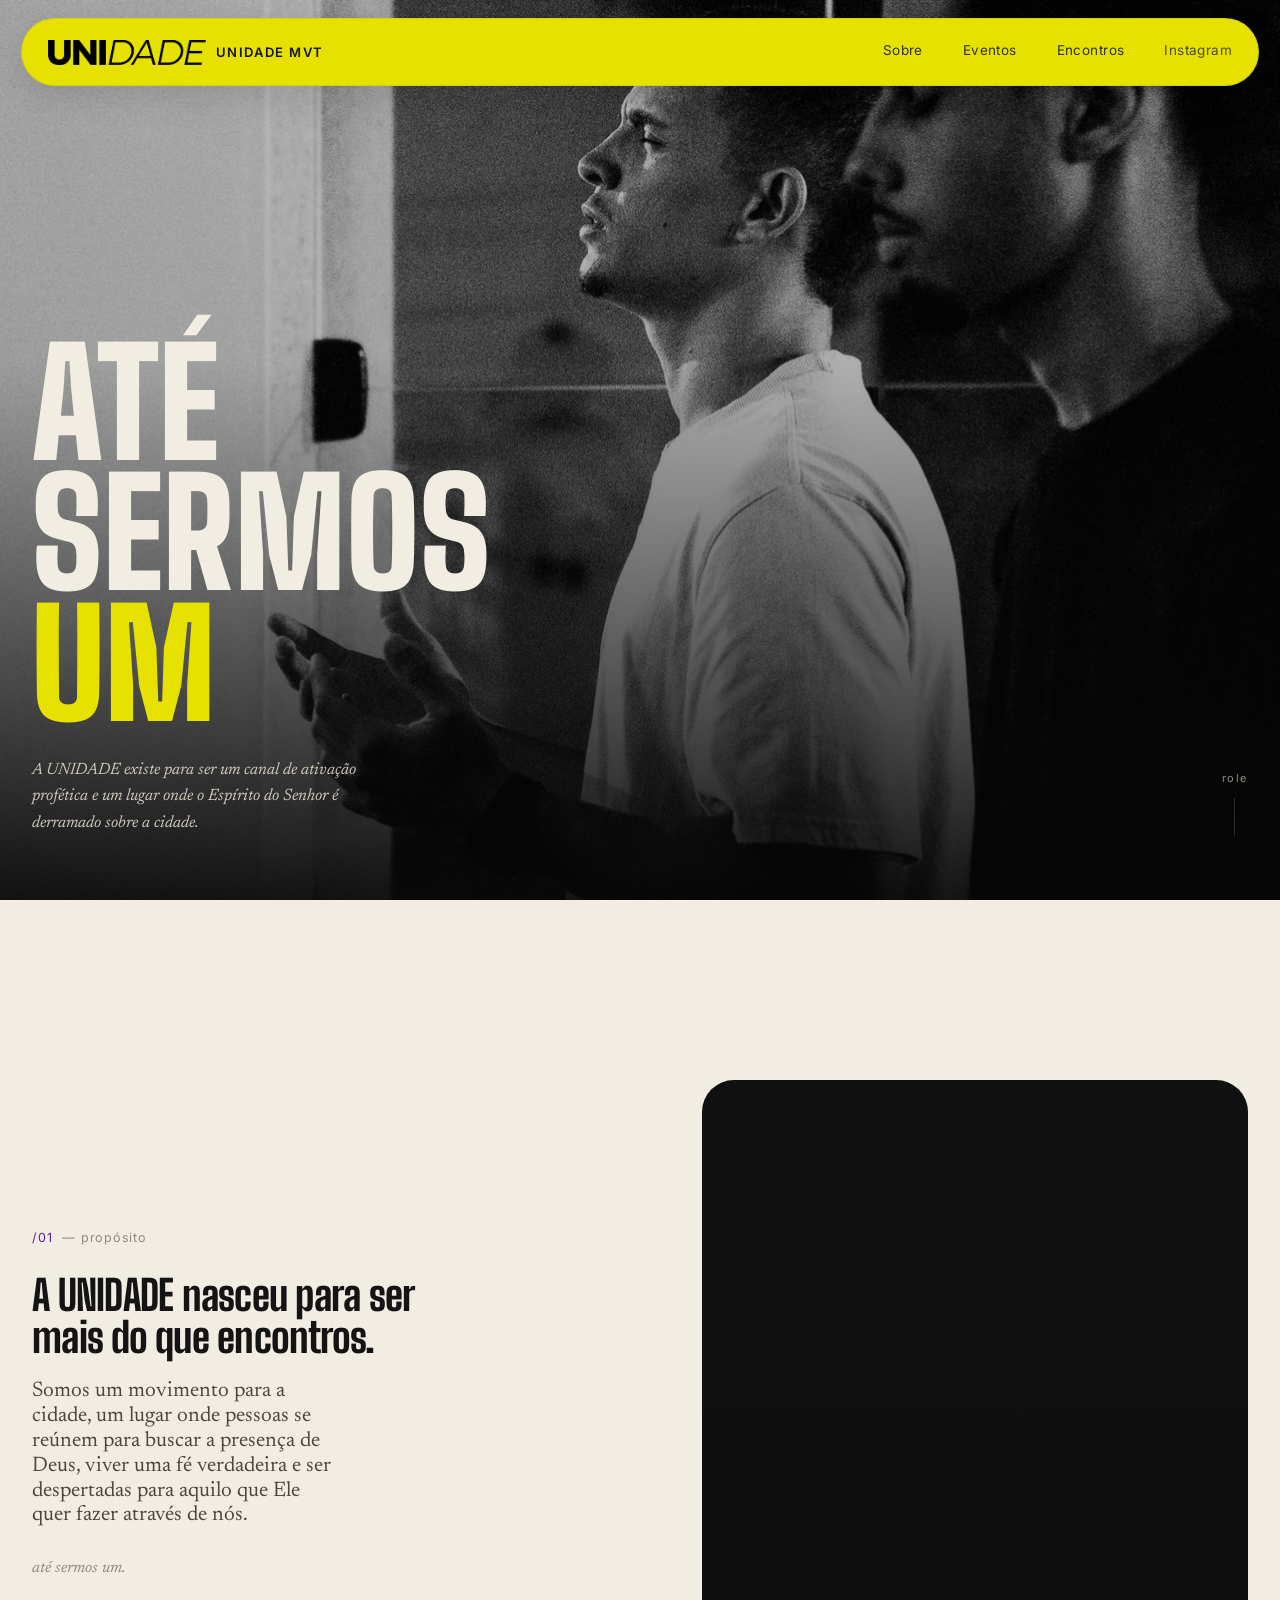
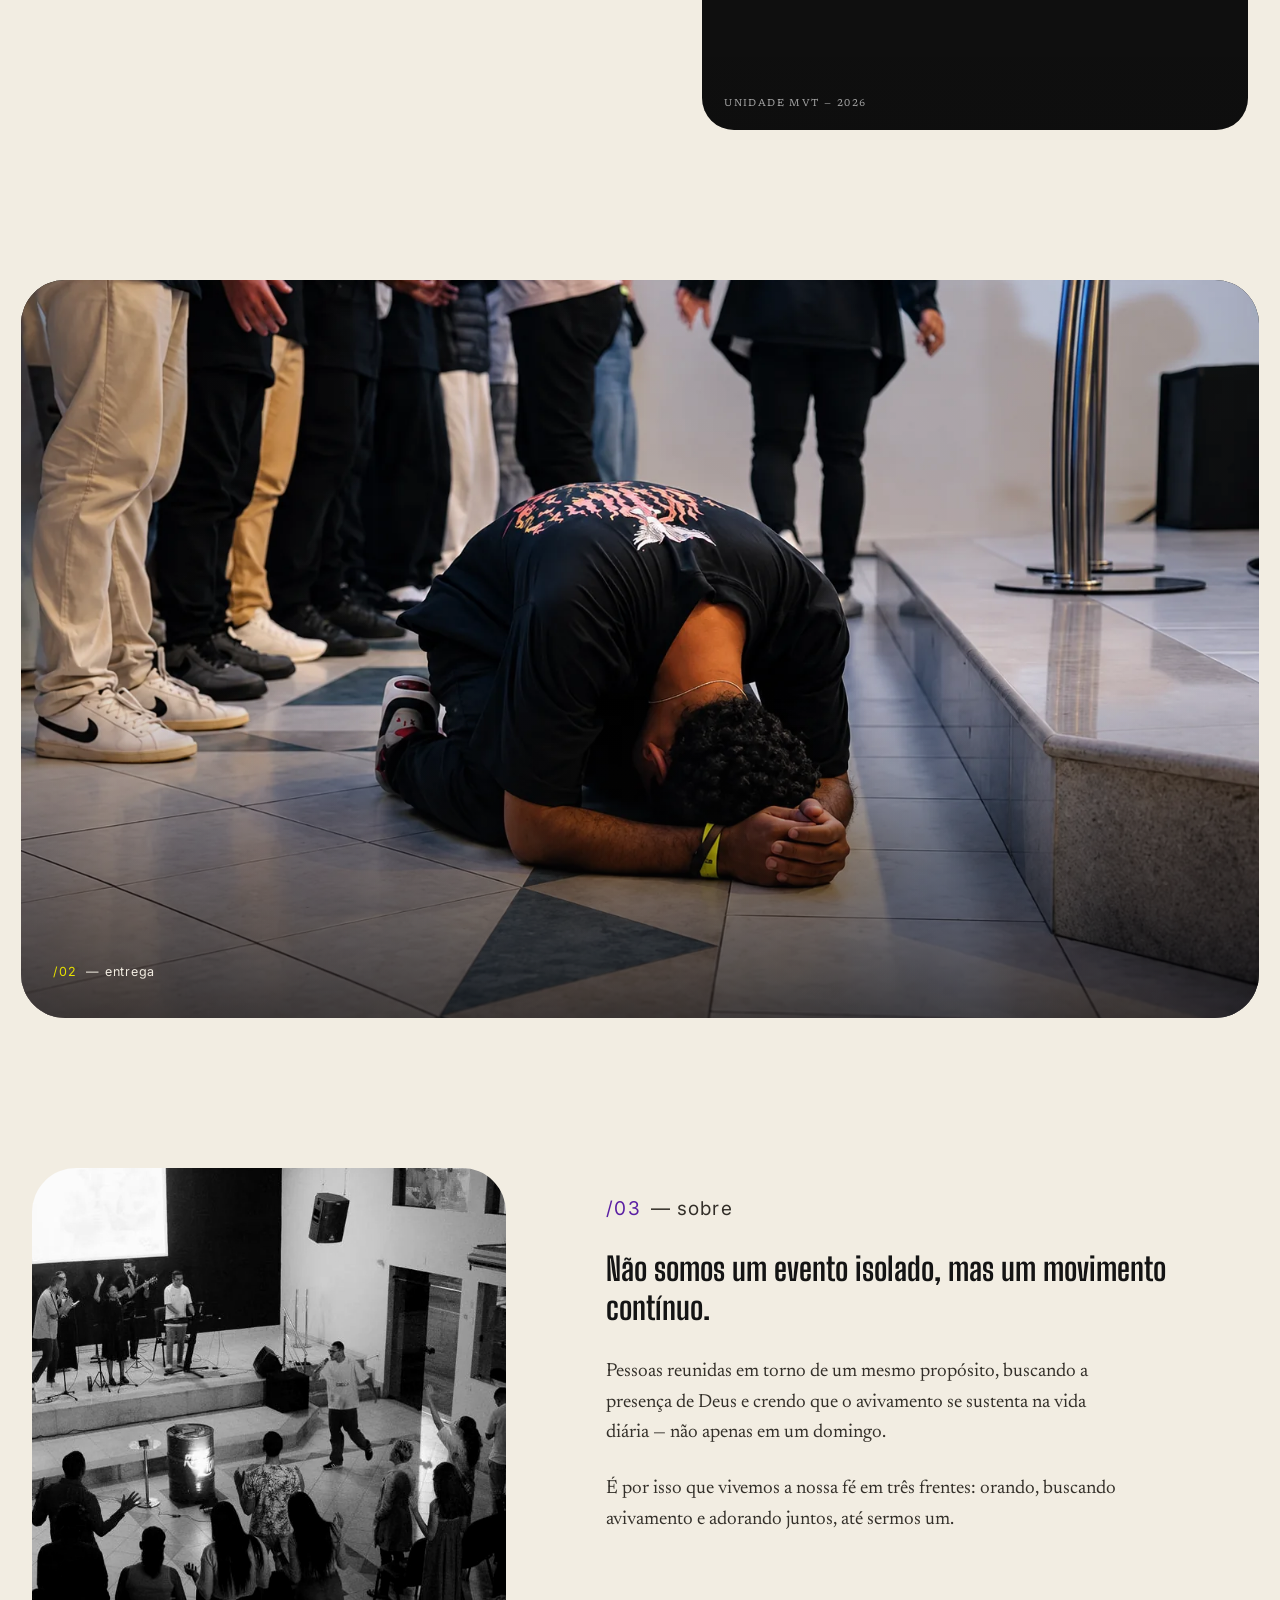
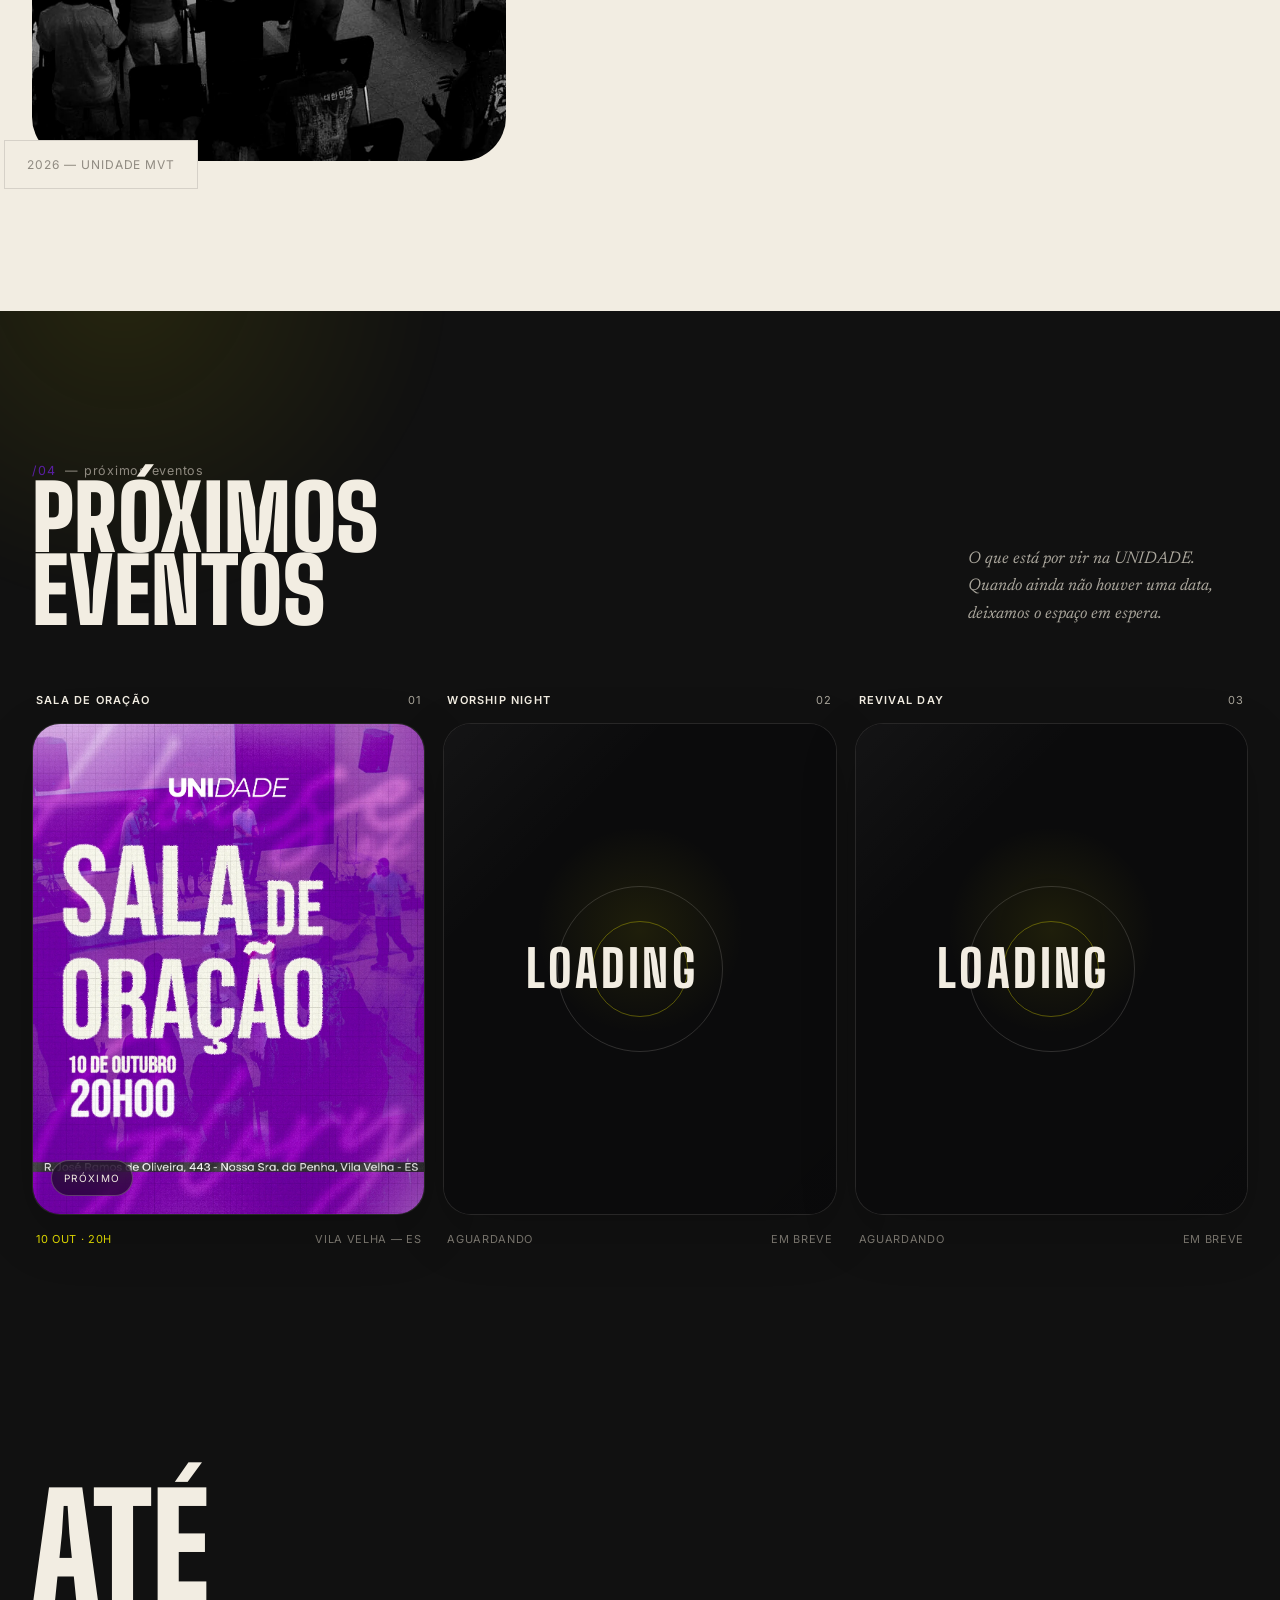
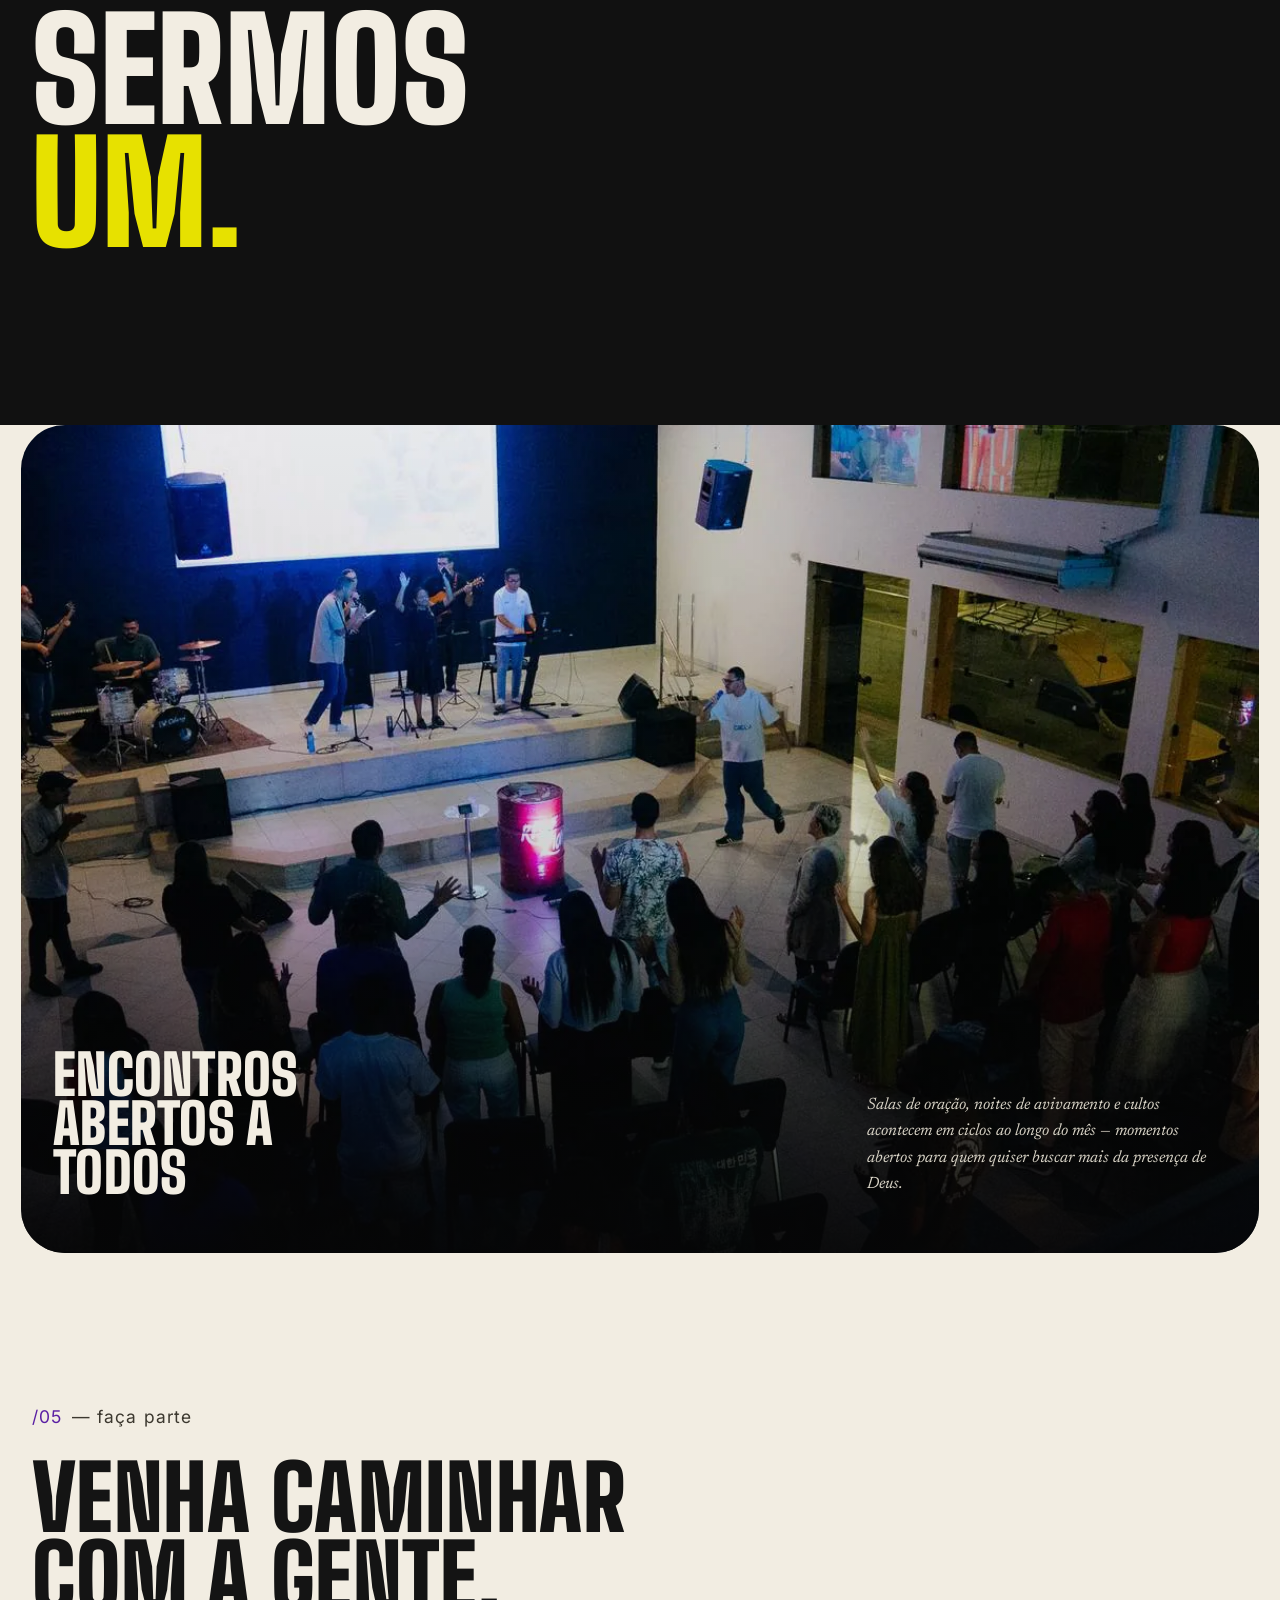
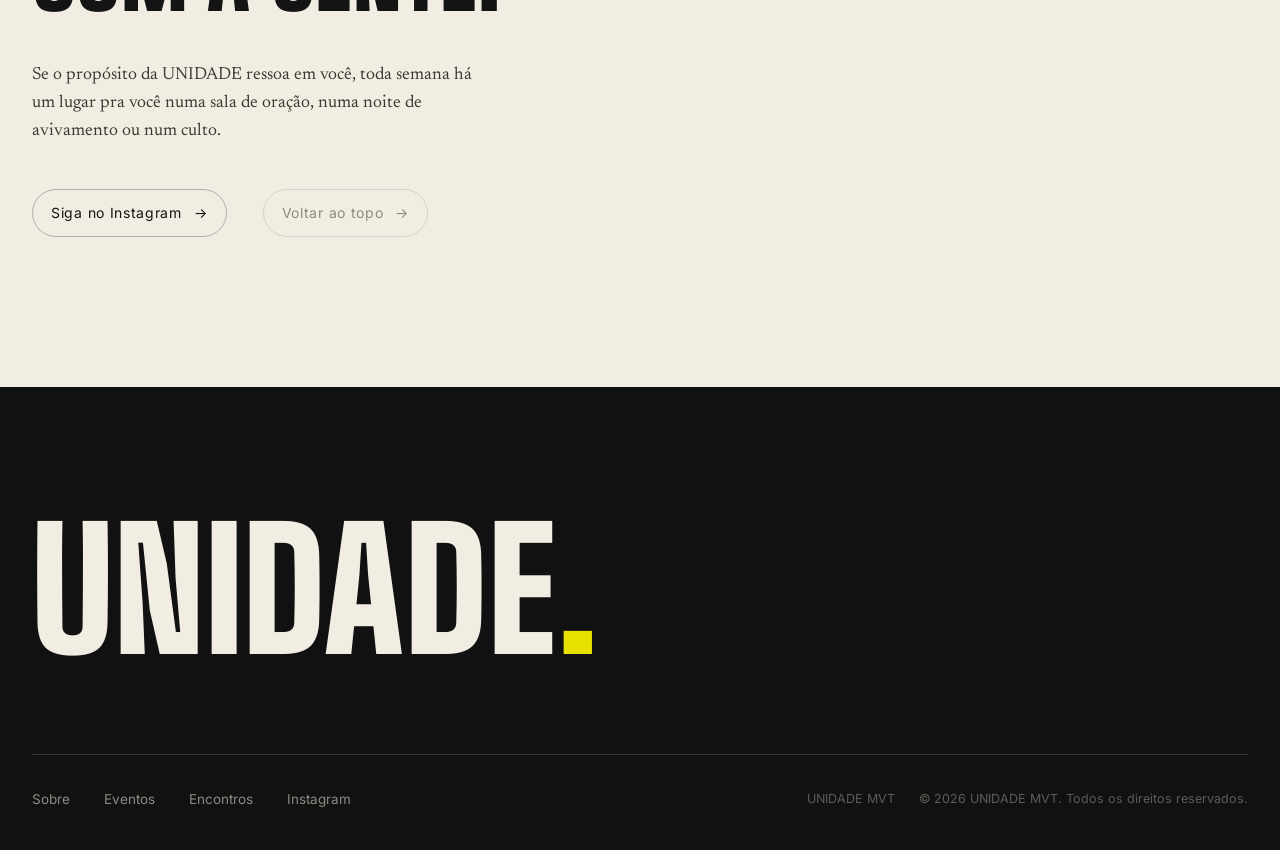
==== index.html @ 668723c2 "Add files via upload" ====
<!DOCTYPE html>
<html lang="pt-BR">
<head>
<meta charset="UTF-8">
<meta name="viewport" content="width=device-width, initial-scale=1.0">
<title>UNIDADE MVT — Até sermos um</title>
<meta name="description" content="UNIDADE MVT é um movimento para a cidade: um canal de ativação profética e de derramar do Espírito do Senhor, através de salas de oração, noites de avivamento e cultos.">
<link rel="preconnect" href="https://fonts.googleapis.com">
<link rel="preconnect" href="https://fonts.gstatic.com" crossorigin>
<link href="https://fonts.googleapis.com/css2?family=Big+Shoulders+Display:wght@500;700;800;900&family=Newsreader:ital,wght@0,400;0,500;1,400;1,500&family=Inter:wght@400;500;600&display=swap" rel="stylesheet">
<style>
  :root{
    --black:#0a0a0b;
    --charcoal:#161616;
    --cream:#f2ede2;
    --cream-dim:#e7e0d0;
    --warm-gray:#8f8a80;
    --ink:#141414;
    --violet:#4f0096;
    --navy:#00102a;
    --dusk:#111111;
    --accent:#e7e100;
    --accent-onlight:#5a1fa3;
    --line-on-dark:rgba(242,237,226,0.16);
    --line-on-light:rgba(10,10,11,0.12);
    --ease:cubic-bezier(.22,.61,.36,1);
    --dur-s:.4s;
    --dur-m:.7s;
    --dur-l:1.1s;
    --gap:32px;
  }
  *{box-sizing:border-box;}
  html{scroll-behavior:smooth;}
  body{
    margin:0;background:var(--cream);color:var(--ink);
    font-family:'Newsreader',serif;font-size:18px;line-height:1.6;
    -webkit-font-smoothing:antialiased;overflow-x:hidden;
  }
  h1,h2,h3,.display{
    font-family:'Big Shoulders Display',sans-serif;font-weight:900;
    text-transform:uppercase;letter-spacing:0.005em;line-height:0.88;margin:0;
  }
  p{margin:0;}
  a{color:inherit;text-decoration:none;}
  img{display:block;max-width:100%;}
  .wrap{max-width:1320px;margin:0 auto;padding:0 var(--gap);}
  .label{
    font-family:'Inter',sans-serif;font-size:12.5px;letter-spacing:.06em;
    color:var(--warm-gray);display:flex;align-items:center;gap:10px;
  }
  .label .n{color:var(--accent-onlight);}

  @media (prefers-reduced-motion: reduce){
    *{animation:none !important;transition:none !important;scroll-behavior:auto !important;}
    .reveal{opacity:1 !important;transform:none !important;}
  }

  /* reveal-on-scroll */
  .reveal{opacity:0;transform:translateY(28px);transition:opacity var(--dur-m) var(--ease), transform var(--dur-m) var(--ease);}
  .reveal.is-visible{opacity:1;transform:none;}
  .reveal-img{opacity:0;transform:scale(1.06);transition:opacity 1.1s var(--ease), transform 1.4s var(--ease);}
  .reveal-img.is-visible{opacity:1;transform:scale(1);}

  /* ================= HEADER ================= */
  header.site{
    position:fixed;top:18px;left:50%;transform:translateX(-50%);z-index:100;
    width:min(1320px, calc(100% - 42px));
    min-height:68px;padding:12px 26px;
    display:flex;align-items:center;justify-content:space-between;gap:24px;
    background:var(--accent);color:var(--ink);
    border:1px solid rgba(10,10,11,.08);border-radius:999px;
    box-shadow:0 10px 35px rgba(0,0,0,.12);
    transition:background var(--dur-s) var(--ease), box-shadow var(--dur-s) var(--ease), transform var(--dur-s) var(--ease);
  }
  header.site.scrolled{
    background:rgba(231,225,0,.96);
    -webkit-backdrop-filter:blur(12px);backdrop-filter:blur(12px);
    box-shadow:0 12px 36px rgba(0,0,0,.18);
  }
  .brand{display:flex;align-items:center;gap:10px;}
  .brand img{height:25px;width:auto;filter:brightness(0);}
  .brand-name{font-family:'Inter',sans-serif;font-size:13px;letter-spacing:.12em;color:var(--ink);font-weight:600;}
  .nav-desktop{display:flex;align-items:center;gap:40px;font-family:'Inter',sans-serif;font-size:13.5px;letter-spacing:.03em;}
  .nav-desktop a{color:var(--ink);position:relative;padding-bottom:3px;opacity:.86;transition:opacity var(--dur-s);}
  .nav-desktop a::after{
    content:"";position:absolute;left:0;right:100%;bottom:0;height:1px;background:var(--cream);
    transition:right var(--dur-s) var(--ease);
  }
  .nav-desktop a:hover{opacity:1;}
  .nav-desktop a:hover::after{right:0;}
  .nav-desktop a.ig{opacity:.72;}
  @media (max-width:820px){ .nav-desktop{display:none;} header.site{top:12px;width:calc(100% - 24px);min-height:58px;padding:10px 18px;} .brand-name{display:none;} }

  .burger{
    display:none;flex-direction:column;gap:5px;background:none;border:0;cursor:pointer;padding:8px;z-index:210;
  }
  .burger span{width:24px;height:1px;background:var(--ink);transition:transform var(--dur-s) var(--ease), opacity var(--dur-s) var(--ease);}
  header.site.menu-open .burger span:nth-child(1){transform:translateY(6px) rotate(45deg);}
  header.site.menu-open .burger span:nth-child(2){opacity:0;}
  header.site.menu-open .burger span:nth-child(3){transform:translateY(-6px) rotate(-45deg);}
  @media (max-width:820px){ .burger{display:flex;} }

  .mobile-menu{
    position:fixed;inset:0;background:var(--cream);z-index:200;
    display:flex;flex-direction:column;justify-content:center;gap:26px;padding:0 40px;
    opacity:0;visibility:hidden;transform:translateY(-12px);
    transition:opacity var(--dur-m) var(--ease), transform var(--dur-m) var(--ease), visibility 0s linear var(--dur-m);
  }
  .mobile-menu.open{opacity:1;visibility:visible;transform:none;transition:opacity var(--dur-m) var(--ease), transform var(--dur-m) var(--ease);}
  .mobile-menu a{
    font-family:'Big Shoulders Display',sans-serif;font-size:44px;text-transform:uppercase;color:var(--ink);font-weight:800;
  }
  .mobile-menu .mm-ig{font-family:'Inter',sans-serif;font-size:14px;letter-spacing:.08em;color:var(--warm-gray);text-transform:none;margin-top:10px;}

  /* ================= HERO ================= */
  .hero{
    position:relative;height:100vh;min-height:720px;
    display:flex;align-items:flex-end;color:var(--cream);overflow:hidden;background:var(--black);
  }
  .hero-media{position:absolute;inset:0;}
  .hero-media img{width:100%;height:100%;object-fit:cover;object-position:center 32%;}
  .hero-media::after{
    content:"";position:absolute;inset:0;
    background:linear-gradient(180deg, rgba(8,8,9,.28) 0%, rgba(8,8,9,.32) 40%, rgba(6,6,7,.94) 100%);
  }
  .hero-inner{position:relative;z-index:2;width:100%;padding:0 var(--gap) 64px;}
  .hero-kicker{font-family:'Inter',sans-serif;font-size:13px;letter-spacing:.12em;color:var(--warm-gray);margin-bottom:16px;}
  .hero h1{font-size:clamp(52px,12.5vw,148px);letter-spacing:.005em;}
  .hero h1 span{display:block;}
  .hero h1 .accent{color:var(--accent);}
  .hero-row{margin-top:28px;display:flex;justify-content:space-between;align-items:flex-end;gap:40px;flex-wrap:wrap;}
  .hero-copy{max-width:38ch;font-family:'Newsreader',serif;font-size:16.5px;color:#cfc9ba;font-style:italic;}
  .scroll-ind{
    display:flex;flex-direction:column;align-items:center;gap:10px;
    font-family:'Inter',sans-serif;font-size:11px;letter-spacing:.14em;color:var(--warm-gray);
  }
  .scroll-ind .bar{width:1px;height:38px;background:var(--line-on-dark);position:relative;overflow:hidden;}
  .scroll-ind .bar::after{
    content:"";position:absolute;left:0;top:-100%;width:100%;height:100%;background:var(--cream);
    animation:scrollbar 2.2s ease-in-out infinite;
  }
  @keyframes scrollbar{ 0%{top:-100%;} 50%{top:0;} 100%{top:100%;} }

  /* ================= BIG STATEMENT ================= */
  .statement{background:var(--cream);padding:180px 0 150px;}
  .statement .label{margin-bottom:34px;}
  .statement blockquote{
    margin:0;font-family:'Big Shoulders Display',sans-serif;font-weight:700;text-transform:none;letter-spacing:0;
    font-size:clamp(30px,4.6vw,60px);line-height:1.08;max-width:16ch;color:var(--ink);
  }
  .statement footer{margin-top:34px;font-family:'Newsreader',serif;font-style:italic;color:var(--warm-gray);font-size:16px;}

  /* ================= FULL IMAGE ================= */
  .full-image{position:relative;width:calc(100% - 42px);margin:0 auto;height:82vh;min-height:440px;overflow:hidden;background:var(--black);border-radius:44px;}
  .full-image img{width:100%;height:100%;object-fit:cover;object-position:center 38%;}
  .full-image .caption{
    position:absolute;left:var(--gap);bottom:36px;z-index:2;color:var(--cream);
  }
  .full-image .caption .n{color:var(--accent);}
  .full-image::after{content:"";position:absolute;inset:0;background:linear-gradient(180deg, transparent 55%, rgba(6,6,7,.7) 100%);}

  /* ================= EDITORIAL / SOBRE ================= */
  .editorial{background:var(--cream);padding:150px 0;}
  .editorial-grid{display:grid;grid-template-columns:0.85fr 1.15fr;gap:100px;align-items:start;}
  .editorial-media{position:relative;border-radius:44px;overflow:visible;}
  .editorial-media img{width:100%;aspect-ratio:4/5;object-fit:cover;filter:grayscale(1) contrast(1.05);border-radius:44px;}
  .editorial-media .tag{
    position:absolute;left:-28px;bottom:-28px;background:var(--cream);border:1px solid var(--line-on-light);
    padding:14px 22px;font-family:'Inter',sans-serif;font-size:12px;letter-spacing:.08em;color:var(--warm-gray);
  }
  .editorial-text{padding-top:26px;}
  .editorial-text p{
    font-size:19px;color:#332f29;max-width:52ch;margin-bottom:26px;
  }
  .editorial-text p:last-child{margin-bottom:0;}
  .editorial-text p.lead{
    font-family:'Big Shoulders Display',sans-serif;font-weight:700;text-transform:none;letter-spacing:0;
    font-size:clamp(24px,2.6vw,32px);line-height:1.2;color:var(--ink);margin-bottom:30px;
  }
  @media (max-width:900px){
    .full-image,.eventos{width:calc(100% - 24px);border-radius:28px;}
    .editorial-media img{border-radius:28px;}
    .editorial-grid{grid-template-columns:1fr;gap:56px;}
    .editorial-media .tag{left:16px;bottom:16px;}
  }

  /* ================= FRENTES ================= */
  .frentes{background:var(--dusk);color:var(--cream);padding:160px 0 120px;}
  .frentes .label{margin-bottom:30px;color:var(--warm-gray);}
  .frentes-head h2{font-size:clamp(42px,6.6vw,84px);max-width:13ch;margin-bottom:70px;}
  .frente{
    border:1px solid var(--line-on-dark);
    padding:30px 28px;margin:0 0 12px;border-radius:28px;
    display:grid;grid-template-columns:80px 1fr 1.3fr;gap:32px;align-items:baseline;
  }
  .frente:last-child{margin-bottom:0;}
  .frente .idx{font-family:'Inter',sans-serif;font-size:14px;color:var(--accent);letter-spacing:.04em;}
  .frente .name{font-family:'Big Shoulders Display',sans-serif;font-weight:800;font-size:clamp(28px,3.4vw,42px);}
  .frente .desc{color:#c6c1b6;font-size:16.5px;max-width:56ch;font-family:'Newsreader',serif;}
  @media (max-width:760px){
    .frente{grid-template-columns:40px 1fr;grid-template-areas:"idx name" "desc desc";gap:8px 20px;}
    .frente .idx{grid-area:idx;}
    .frente .name{grid-area:name;}
    .frente .desc{grid-area:desc;margin-top:14px;}
  }

  /* ================= GRANDE FRASE ================= */
  .big-line{
    background:var(--dusk);color:var(--cream);padding:100px var(--gap) 170px;
    text-align:left;overflow:hidden;
  }
  .big-line h2{
    font-size:clamp(52px,11vw,150px);letter-spacing:.005em;
  }
  .big-line h2 .accent{color:var(--accent);}

  /* ================= EVENTOS (full image) ================= */
  .eventos{position:relative;width:calc(100% - 42px);margin:0 auto;height:92vh;min-height:520px;overflow:hidden;background:var(--black);border-radius:44px;}
  .eventos img{width:100%;height:100%;object-fit:cover;}
  .eventos::after{content:"";position:absolute;inset:0;background:linear-gradient(0deg, rgba(6,6,7,.88) 0%, rgba(6,6,7,.15) 45%, rgba(6,6,7,.05) 100%);}
  .eventos-copy{position:absolute;left:var(--gap);right:var(--gap);bottom:56px;z-index:2;color:var(--cream);
    display:flex;justify-content:space-between;align-items:flex-end;gap:40px;flex-wrap:wrap;}
  .eventos-copy h3{font-size:clamp(32px,5vw,56px);max-width:11ch;}
  .eventos-copy p{max-width:40ch;color:#d7d2c5;font-family:'Newsreader',serif;font-style:italic;font-size:16.5px;}


  /* ================= PRÓXIMOS EVENTOS ================= */
  .proximos-eventos{
    position:relative;
    background:var(--dusk);
    color:var(--cream);
    padding:150px 0 135px;
    overflow:hidden;
  }
  .proximos-eventos::before{
    content:"";
    position:absolute;
    width:55vw;height:55vw;
    max-width:760px;max-height:760px;
    left:-18vw;top:-30vw;
    border-radius:50%;
    background:radial-gradient(circle, rgba(231,225,0,.10), transparent 65%);
    filter:blur(18px);
    pointer-events:none;
  }
  .eventos-head{
    position:relative;
    display:flex;
    align-items:flex-end;
    justify-content:space-between;
    gap:30px;
    margin-bottom:64px;
  }
  .eventos-head h2{
    font-size:clamp(52px,7vw,100px);
    max-width:11ch;
    line-height:.82;
  }
  .eventos-head .eventos-intro{
    max-width:28ch;
    color:#aaa69c;
    font-family:'Newsreader',serif;
    font-style:italic;
    font-size:17px;
  }
  .eventos-grid{
    position:relative;
    display:grid;
    grid-template-columns:repeat(3,1fr);
    gap:18px;
  }
  .evento-card{
    position:relative;
    min-width:0;
  }
  .evento-label{
    display:flex;
    align-items:center;
    justify-content:space-between;
    gap:16px;
    margin:0 4px 14px;
    font-family:'Inter',sans-serif;
    font-size:11px;
    letter-spacing:.11em;
    text-transform:uppercase;
    color:#a8a49a;
  }
  .evento-label strong{
    color:var(--cream);
    font-weight:600;
  }
  .evento-media{
    position:relative;
    aspect-ratio:4/5;
    overflow:hidden;
    border-radius:28px;
    background:#0b0b0c;
    border:1px solid rgba(242,237,226,.12);
    box-shadow:0 18px 55px rgba(0,0,0,.18);
    transform:translateZ(0);
  }
  .evento-media::before{
    content:"";
    position:absolute;
    inset:0;
    z-index:2;
    background:linear-gradient(135deg,rgba(255,255,255,.11),transparent 26%,transparent 72%,rgba(0,0,0,.18));
    opacity:.35;
    pointer-events:none;
    transition:opacity .7s var(--ease);
  }
  .evento-media::after{
    content:"";
    position:absolute;
    z-index:3;
    left:-70%;
    top:-10%;
    width:45%;
    height:120%;
    background:linear-gradient(90deg,transparent,rgba(255,255,255,.22),transparent);
    transform:skewX(-18deg);
    opacity:0;
    transition:left 1s var(--ease),opacity .5s ease;
    pointer-events:none;
  }
  .evento-media img{
    width:100%;
    height:100%;
    object-fit:cover;
    display:block;
    transition:transform 1s var(--ease),filter 1s var(--ease);
  }
  .evento-card:hover .evento-media{
    box-shadow:0 28px 75px rgba(0,0,0,.34);
  }
  .evento-card:hover .evento-media img{
    transform:scale(1.045);
    filter:saturate(1.04) contrast(1.03);
  }
  .evento-card:hover .evento-media::before{opacity:.65;}
  .evento-card:hover .evento-media::after{
    left:125%;
    opacity:1;
  }
  .evento-status{
    position:absolute;
    left:18px;
    bottom:18px;
    z-index:4;
    padding:9px 12px;
    border:1px solid rgba(242,237,226,.24);
    border-radius:999px;
    background:rgba(8,8,9,.56);
    -webkit-backdrop-filter:blur(10px);
    backdrop-filter:blur(10px);
    color:#f2ede2;
    font-family:'Inter',sans-serif;
    font-size:10px;
    letter-spacing:.13em;
    text-transform:uppercase;
  }
  .evento-loading{
    width:100%;
    height:100%;
    display:flex;
    align-items:center;
    justify-content:center;
    position:relative;
    overflow:hidden;
    background:
      radial-gradient(circle at 50% 42%, rgba(231,225,0,.09), transparent 30%),
      #0b0b0c;
  }
  .evento-loading::before{
    content:"";
    position:absolute;
    width:42%;
    aspect-ratio:1;
    border:1px solid rgba(242,237,226,.16);
    border-radius:50%;
    animation:loadingPulse 2.6s ease-in-out infinite;
  }
  .evento-loading::after{
    content:"";
    position:absolute;
    width:24%;
    aspect-ratio:1;
    border:1px solid rgba(231,225,0,.34);
    border-radius:50%;
    animation:loadingPulse 2.6s .35s ease-in-out infinite;
  }
  .loading-word{
    position:relative;
    z-index:2;
    font-family:'Big Shoulders Display',sans-serif;
    font-size:clamp(34px,4vw,58px);
    font-weight:800;
    letter-spacing:.06em;
    color:var(--cream);
    animation:loadingBlink 1.8s ease-in-out infinite;
  }
  .loading-word::after{
    content:"";
    display:inline-block;
    width:1.1em;
    text-align:left;
    animation:loadingDots 1.4s steps(4,end) infinite;
  }
  @keyframes loadingPulse{
    0%,100%{transform:scale(.72);opacity:.18;}
    50%{transform:scale(1.15);opacity:.7;}
  }
  @keyframes loadingBlink{
    0%,100%{opacity:.42;transform:translateY(2px);}
    50%{opacity:1;transform:translateY(0);}
  }
  @keyframes loadingDots{
    0%{content:"";}
    25%{content:".";}
    50%{content:"..";}
    75%,100%{content:"...";}
  }
  .evento-meta{
    display:flex;
    justify-content:space-between;
    gap:18px;
    padding:16px 4px 0;
    font-family:'Inter',sans-serif;
    font-size:11px;
    letter-spacing:.06em;
    text-transform:uppercase;
    color:#7f7b73;
  }
  .evento-meta .active{color:var(--accent);}
  @media (max-width:900px){
    .proximos-eventos{padding:110px 0 100px;}
    .eventos-grid{grid-template-columns:repeat(2,1fr);}
    .evento-card:last-child{grid-column:1 / -1;max-width:calc(50% - 9px);}
  }
  @media (max-width:620px){
    .eventos-head{display:block;margin-bottom:44px;}
    .eventos-head h2{margin-bottom:22px;}
    .eventos-grid{grid-template-columns:1fr;gap:42px;}
    .evento-card:last-child{grid-column:auto;max-width:none;}
    .evento-media{border-radius:22px;}
  }
  @media (prefers-reduced-motion:reduce){
    .evento-media img,.evento-loading::before,.evento-loading::after,.loading-word,.loading-word::after{animation:none!important;transition:none!important;}
  }

  /* ================= CTA ================= */
  .cta-section{background:var(--cream);padding:150px 0;text-align:left;}
  .cta-section .label{margin-bottom:28px;}
  .cta-section h2{font-size:clamp(40px,7vw,96px);max-width:15ch;margin-bottom:44px;color:var(--ink);}
  .cta-section p{max-width:46ch;font-size:17.5px;color:#3c382f;margin-bottom:44px;}
  .cta-row{display:flex;gap:36px;flex-wrap:wrap;align-items:center;}
  .cta-link{
    display:inline-flex;align-items:center;gap:12px;
    font-family:'Inter',sans-serif;font-size:14px;letter-spacing:.05em;color:var(--ink);
    border:1px solid rgba(20,20,20,.28);border-radius:999px;padding:12px 18px;
    transition:gap var(--dur-s) var(--ease), color var(--dur-s) var(--ease), border-color var(--dur-s) var(--ease);
  }
  .cta-link:hover{gap:20px;color:var(--accent-onlight);border-color:var(--accent-onlight);}
  .cta-link .arrow{transition:transform var(--dur-s) var(--ease);}
  .cta-link:hover .arrow{transform:translateX(4px);}
  .cta-link.secondary{color:var(--warm-gray);border-color:var(--line-on-light);}
  .cta-link.secondary:hover{color:var(--ink);border-color:var(--ink);}

  /* ================= FOOTER ================= */
  footer.site{background:var(--dusk);color:var(--cream);padding:130px 0 40px;}
  .foot-word{font-size:clamp(60px,13vw,220px);letter-spacing:.005em;color:var(--cream);margin-bottom:90px;}
  .foot-word .accent{color:var(--accent);}
  .foot-grid{display:flex;justify-content:space-between;gap:40px;flex-wrap:wrap;border-top:1px solid var(--line-on-dark);padding-top:34px;}
  .foot-links{display:flex;gap:34px;flex-wrap:wrap;font-family:'Inter',sans-serif;font-size:13.5px;color:var(--warm-gray);}
  .foot-links a{transition:color var(--dur-s);}
  .foot-links a:hover{color:var(--cream);}
  .foot-meta{font-family:'Inter',sans-serif;font-size:12.5px;color:#5f5c56;display:flex;gap:24px;flex-wrap:wrap;}

/* === PROPOSITO / IMAGEM UND 2026 === */
.statement {
  position: relative;
}

.statement .purpose-layout {
  display: grid;
  grid-template-columns: minmax(0, 1.05fr) minmax(360px, .95fr);
  align-items: center;
  gap: clamp(48px, 8vw, 120px);
}

.statement .purpose-copy {
  position: relative;
  z-index: 2;
}

.statement .purpose-visual {
  position: relative;
  width: 100%;
  aspect-ratio: 4 / 5;
  border-radius: 32px;
  overflow: hidden;
  isolation: isolate;
  background: #111;
}

.statement .purpose-visual::after {
  content: "";
  position: absolute;
  inset: 0;
  pointer-events: none;
  background: linear-gradient(180deg, rgba(0,0,0,.04), rgba(0,0,0,.16));
  z-index: 2;
}

.statement .purpose-visual img {
  width: 100%;
  height: 100%;
  display: block;
  object-fit: cover;
  will-change: transform;
  transform: scale(1.035) translate3d(0, 0, 0);
  animation: purposeBreath 14s ease-in-out infinite;
}

@keyframes purposeBreath {
  0% {
    transform: scale(1.035) translate3d(-0.35%, -0.2%, 0);
  }
  25% {
    transform: scale(1.055) translate3d(0.2%, 0.15%, 0);
  }
  50% {
    transform: scale(1.075) translate3d(0.4%, 0.3%, 0);
  }
  75% {
    transform: scale(1.055) translate3d(-0.15%, 0.2%, 0);
  }
  100% {
    transform: scale(1.04) translate3d(-0.35%, -0.1%, 0);
  }
}

@media (prefers-reduced-motion: reduce) {
  .statement .purpose-visual img {
    animation: none;
    transform: scale(1.035);
  }
}

@media (max-width: 820px) {
  .statement .purpose-layout {
    grid-template-columns: 1fr;
    gap: 36px;
  }

  .statement .purpose-visual {
    width: 100%;
    aspect-ratio: 4 / 5;
    border-radius: 24px;
  }
}


/* Vídeo na seção Propósito */
.statement .purpose-visual{position:relative;overflow:hidden;}
.purpose-video{width:100%;height:100%;display:block;object-fit:cover;object-position:center;border-radius:inherit;transform:scale(1.02);}
.purpose-video-wrap::after{content:"";position:absolute;inset:0;background:linear-gradient(180deg,rgba(0,0,0,.03),rgba(0,0,0,.28));pointer-events:none;}
.purpose-video-label{position:absolute;left:22px;bottom:18px;z-index:2;font-size:10px;letter-spacing:.14em;text-transform:uppercase;color:#fff;opacity:.72;}

/* Entrega — fotos flutuantes + título revelado no hover */
.delivery-scene{isolation:isolate;cursor:default;}
.delivery-scene > img:first-child{transition:transform 1.2s cubic-bezier(.22,.61,.36,1),filter 1s ease;}
.delivery-scene::before{content:"";position:absolute;inset:0;z-index:2;background:radial-gradient(circle at 50% 45%,transparent 10%,rgba(0,0,0,.16) 100%);opacity:.75;transition:opacity .8s ease;pointer-events:none;}
.delivery-floating{position:absolute;inset:0;z-index:3;pointer-events:none;}
.float-photo{position:absolute;width:clamp(130px,15vw,240px);aspect-ratio:4/5;border-radius:24px;overflow:hidden;box-shadow:0 22px 60px rgba(0,0,0,.38);opacity:0;transform:translateY(28px) scale(.92) rotate(0deg);transition:opacity .75s ease,transform 1s cubic-bezier(.22,.61,.36,1);}
.float-photo img{width:100%;height:100%;object-fit:cover;display:block;}
.float-photo-1{left:8%;top:13%;transform:translateY(32px) scale(.9) rotate(-7deg);}
.float-photo-2{right:9%;top:10%;transform:translateY(32px) scale(.9) rotate(6deg);}
.float-photo-3{left:18%;bottom:10%;transform:translateY(32px) scale(.9) rotate(5deg);}
.float-photo-4{right:18%;bottom:8%;transform:translateY(32px) scale(.9) rotate(-5deg);}
.delivery-hover-title{position:absolute;inset:0;z-index:4;display:flex;align-items:center;justify-content:center;padding:20px;text-align:center;font-family:'Big Shoulders Display',sans-serif;font-size:clamp(68px,11vw,180px);font-weight:800;line-height:.82;letter-spacing:-.055em;text-transform:uppercase;color:#fff;mix-blend-mode:screen;opacity:0;transform:scale(.96);filter:blur(12px);transition:opacity .8s ease,transform 1s cubic-bezier(.22,.61,.36,1),filter 1s ease;pointer-events:none;}
.delivery-hover-title span{display:inline-block;color:var(--accent);margin-left:.12em;}
.delivery-scene:hover > img:first-child{transform:scale(1.035);filter:brightness(.68) saturate(.9);}
.delivery-scene:hover::before{opacity:.35;}
.delivery-scene:hover .delivery-hover-title{opacity:1;transform:scale(1);filter:blur(0);}
.delivery-scene:hover .float-photo-1{opacity:1;transform:translateY(0) scale(1) rotate(-7deg);transition-delay:.05s;}
.delivery-scene:hover .float-photo-2{opacity:1;transform:translateY(0) scale(1) rotate(6deg);transition-delay:.12s;}
.delivery-scene:hover .float-photo-3{opacity:1;transform:translateY(0) scale(1) rotate(5deg);transition-delay:.2s;}
.delivery-scene:hover .float-photo-4{opacity:1;transform:translateY(0) scale(1) rotate(-5deg);transition-delay:.28s;}
@media (hover:none){
  .delivery-hover-title{opacity:.58;filter:blur(0);transform:scale(1);font-size:clamp(54px,14vw,100px);}
  .float-photo{opacity:.8;}
  .float-photo-1{transform:translateY(0) scale(.78) rotate(-7deg);left:2%;top:8%;}
  .float-photo-2{transform:translateY(0) scale(.78) rotate(6deg);right:2%;top:8%;}
  .float-photo-3,.float-photo-4{opacity:0;}
}
@media (max-width:700px){
  .float-photo{width:105px;border-radius:16px;}
  .delivery-hover-title{font-size:58px;line-height:.88;}
}
@media (prefers-reduced-motion:reduce){
  .delivery-scene > img:first-child,.float-photo,.delivery-hover-title{transition:none!important;}
}


/* Ajustes finais — entrega */
.delivery-scene{position:relative;overflow:hidden;}
.delivery-scene .delivery-floating{overflow:visible;}
.delivery-scene .float-photo{will-change:transform,opacity;}
@media (max-width:820px){
  .delivery-scene .float-photo{width:clamp(92px,22vw,150px);}
  .delivery-scene .float-photo-1{left:3%;top:7%;}
  .delivery-scene .float-photo-2{right:3%;top:7%;}
  .delivery-scene .float-photo-3{left:7%;bottom:7%;}
  .delivery-scene .float-photo-4{right:7%;bottom:7%;}
}


/* === REFINO FINAL — PROPÓSITO === */
.statement .purpose-layout{
  grid-template-columns:minmax(0, 1fr) minmax(390px, .92fr);
  gap:clamp(48px, 6vw, 96px);
  align-items:stretch;
}

.statement .purpose-copy{
  min-height:100%;
  display:flex;
  flex-direction:column;
  justify-content:center;
  padding:12px 0;
}

.statement .purpose-copy .label{
  margin-bottom:26px;
}

.statement .purpose-statement{
  max-width:24ch;
  font-size:clamp(30px, 3.25vw, 46px);
  line-height:1.02;
  letter-spacing:-.018em;
}

.statement .purpose-statement span{
  display:block;
}

.statement .purpose-lead{
  margin-bottom:20px;
  font-weight:800;
}

.statement .purpose-body{
  max-width:25ch;
  font-family:'Newsreader',serif;
  font-size:clamp(20px, 1.65vw, 27px);
  line-height:1.18;
  font-weight:400;
  letter-spacing:0;
  color:#4a463e;
}

.statement .purpose-copy footer{
  margin-top:28px;
}

.statement .purpose-visual{
  aspect-ratio:4 / 5;
  align-self:center;
  max-height:650px;
}

@media (max-width:1100px){
  .statement .purpose-layout{
    grid-template-columns:minmax(0,1fr) minmax(330px,.9fr);
    gap:48px;
  }
  .statement .purpose-statement{
    font-size:clamp(28px,3.5vw,42px);
  }
}

@media (max-width:820px){
  .statement .purpose-layout{
    grid-template-columns:1fr;
    gap:38px;
  }
  .statement .purpose-copy{
    display:block;
  }
  .statement .purpose-statement{
    max-width:100%;
    font-size:clamp(30px,7.5vw,42px);
  }
  .statement .purpose-body{
    max-width:32ch;
    font-size:clamp(19px,4.8vw,24px);
  }
  .statement .purpose-visual{
    max-height:none;
  }
}

</style>
</head>
<body>

<header class="site" id="siteHeader">
  <a class="brand" href="#top">
    <img src="img1.webp" alt="UNIDADE MVT">
    <span class="brand-name">UNIDADE&nbsp;MVT</span>
  </a>
  <nav class="nav-desktop">
    <a href="#sobre">Sobre</a>
    <a href="#frentes">Eventos</a>
    <a href="#encontros">Encontros</a>
    <a class="ig" href="https://www.instagram.com/unidademvt/" target="_blank" rel="noopener">Instagram</a>
  </nav>
  <button class="burger" id="burgerBtn" aria-label="Abrir menu" aria-expanded="false">
    <span></span><span></span><span></span>
  </button>
</header>

<div class="mobile-menu" id="mobileMenu">
  <a href="#sobre">Sobre</a>
  <a href="#frentes">Eventos</a>
  <a href="#encontros">Encontros</a>
  <a class="mm-ig" href="https://www.instagram.com/unidademvt/" target="_blank" rel="noopener">@unidademvt no Instagram</a>
</div>

<section class="hero" id="top">
  <div class="hero-media"><img src="img2.webp" alt="Culto da UNIDADE MVT"></div>
  <div class="hero-inner">
    <h1><span>até</span><span>sermos</span><span class="accent">um</span></h1>
    <div class="hero-row">
      <p class="hero-copy">A UNIDADE existe para ser um canal de ativação profética e um lugar onde o Espírito do Senhor é derramado sobre a cidade.</p>
      <div class="scroll-ind"><span>role</span><span class="bar"></span></div>
    </div>
  </div>
</section>

<section class="statement">
  <div class="wrap reveal purpose-layout">
    <div class="purpose-copy">
      <p class="label"><span class="n">/01</span> — propósito</p>
      <blockquote class="purpose-statement">
        <span class="purpose-lead">A UNIDADE nasceu para ser mais do que encontros.</span>
        <span class="purpose-body">Somos um movimento para a cidade, um lugar onde pessoas se reúnem para buscar a presença de Deus, viver uma fé verdadeira e ser despertadas para aquilo que Ele quer fazer através de nós.</span>
      </blockquote>
      <footer>até sermos um.</footer>
    </div>

    <div class="purpose-visual reveal-img purpose-video-wrap">
      <video class="purpose-video" autoplay muted loop playsinline preload="metadata" aria-label="Vídeo da UNIDADE MVT">
        <source src="video.mp4" type="video/mp4">
      </video>
      <span class="purpose-video-label">UNIDADE MVT — 2026</span>
    </div>
  </div>
</section>

<div class="full-image reveal-img delivery-scene">
  <img src="img3.webp" alt="Momento de entrega e oração na UNIDADE MVT">
  <div class="delivery-floating" aria-hidden="true">
      <div class="float-photo float-photo-1"><img src="img4.webp" alt=""></div>
      <div class="float-photo float-photo-2"><img src="img5.webp" alt=""></div>
      <div class="float-photo float-photo-3"><img src="img6.webp" alt=""></div>
      <div class="float-photo float-photo-4"><img src="img7.webp" alt=""></div>
    </div>
    <div class="delivery-hover-title" aria-hidden="true">Até sermos <span>um.</span></div>
  <div class="caption label"><span class="n">/02</span> — entrega</div>
</div>

<section class="editorial" id="sobre">
  <div class="wrap editorial-grid">
    <div class="editorial-media reveal-img">
      <img src="img8.webp" alt="Momento de oração da UNIDADE MVT">
      <div class="tag">2026 — UNIDADE MVT</div>
    </div>
    <div class="editorial-text reveal">
      <p class="label" style="margin-bottom:26px;"><span class="n">/03</span> — sobre</p>
      <p class="lead">Não somos um evento isolado, mas um movimento contínuo.</p>
      <p>Pessoas reunidas em torno de um mesmo propósito, buscando a presença de Deus e crendo que o avivamento se sustenta na vida diária — não apenas em um domingo.</p>
      <p>É por isso que vivemos a nossa fé em três frentes: orando, buscando avivamento e adorando juntos, até sermos um.</p>
    </div>
  </div>
</section>

<section class="proximos-eventos" id="frentes">
  <div class="wrap">
    <div class="eventos-head reveal">
      <div>
        <p class="label"><span class="n">/04</span> — próximos eventos</p>
        <h2>Próximos<br>eventos</h2>
      </div>
      <p class="eventos-intro">O que está por vir na UNIDADE. Quando ainda não houver uma data, deixamos o espaço em espera.</p>
    </div>

    <div class="eventos-grid">

      <article class="evento-card reveal">
        <div class="evento-label">
          <strong>Sala de Oração</strong>
          <span>01</span>
        </div>
        <div class="evento-media">
          <img src="sala-oracao-nova.webp" alt="Flyer da próxima Sala de Oração da UNIDADE">
          <span class="evento-status">Próximo</span>
        </div>
        <div class="evento-meta">
          <span class="active">10 OUT · 20H</span>
          <span>Vila Velha — ES</span>
        </div>
      </article>

      <article class="evento-card reveal">
        <div class="evento-label">
          <strong>Worship Night</strong>
          <span>02</span>
        </div>
        <div class="evento-media">
          <div class="evento-loading" aria-label="Worship Night ainda sem próximo evento">
            <span class="loading-word">LOADING</span>
          </div>
        </div>
        <div class="evento-meta">
          <span>Aguardando</span>
          <span>Em breve</span>
        </div>
      </article>

      <article class="evento-card reveal">
        <div class="evento-label">
          <strong>Revival Day</strong>
          <span>03</span>
        </div>
        <div class="evento-media">
          <div class="evento-loading" aria-label="Revival Day ainda sem próximo evento">
            <span class="loading-word">LOADING</span>
          </div>
        </div>
        <div class="evento-meta">
          <span>Aguardando</span>
          <span>Em breve</span>
        </div>
      </article>

    </div>
  </div>
</section>

<section class="big-line">
  <h2 class="reveal">Até<br>sermos<br><span class="accent">um.</span></h2>
</section>

<section class="eventos" id="encontros">
  <img src="img9.webp" alt="Culto de louvor da UNIDADE MVT">
  <div class="eventos-copy">
    <h3>Encontros abertos a todos</h3>
    <p>Salas de oração, noites de avivamento e cultos acontecem em ciclos ao longo do mês — momentos abertos para quem quiser buscar mais da presença de Deus.</p>
  </div>
</section>

<section class="cta-section">
  <div class="wrap reveal">
    <p class="label"><span class="n">/05</span> — faça parte</p>
    <h2>Venha caminhar com a gente.</h2>
    <p>Se o propósito da UNIDADE ressoa em você, toda semana há um lugar pra você numa sala de oração, numa noite de avivamento ou num culto.</p>
    <div class="cta-row">
      <a class="cta-link" href="https://www.instagram.com/unidademvt/" target="_blank" rel="noopener">Siga no Instagram <span class="arrow">→</span></a>
      <a class="cta-link secondary" href="#top">Voltar ao topo <span class="arrow">→</span></a>
    </div>
  </div>
</section>

<footer class="site">
  <div class="wrap">
    <h2 class="foot-word reveal">Unidade<span class="accent">.</span></h2>
    <div class="foot-grid">
      <div class="foot-links">
        <a href="#sobre">Sobre</a>
        <a href="#frentes">Eventos</a>
        <a href="#encontros">Encontros</a>
        <a href="https://www.instagram.com/unidademvt/" target="_blank" rel="noopener">Instagram</a>
      </div>
      <div class="foot-meta">
        <span>UNIDADE MVT</span>
        <span>© 2026 UNIDADE MVT. Todos os direitos reservados.</span>
      </div>
    </div>
  </div>
</footer>

<script>
(function(){
  var header = document.getElementById('siteHeader');
  var burger = document.getElementById('burgerBtn');
  var menu = document.getElementById('mobileMenu');

  function onScroll(){
    if(window.scrollY > 40){ header.classList.add('scrolled'); }
    else { header.classList.remove('scrolled'); }
  }
  document.addEventListener('scroll', onScroll, {passive:true});
  onScroll();

  function closeMenu(){
    menu.classList.remove('open');
    header.classList.remove('menu-open');
    burger.setAttribute('aria-expanded','false');
  }
  burger.addEventListener('click', function(){
    var willOpen = !menu.classList.contains('open');
    menu.classList.toggle('open', willOpen);
    header.classList.toggle('menu-open', willOpen);
    burger.setAttribute('aria-expanded', willOpen ? 'true' : 'false');
  });
  menu.querySelectorAll('a').forEach(function(a){ a.addEventListener('click', closeMenu); });

  var reduceMotion = window.matchMedia('(prefers-reduced-motion: reduce)').matches;
  if(!reduceMotion && 'IntersectionObserver' in window){
    var obs = new IntersectionObserver(function(entries){
      entries.forEach(function(entry){
        if(entry.isIntersecting){
          entry.target.classList.add('is-visible');
          obs.unobserve(entry.target);
        }
      });
    }, {threshold:0.16, rootMargin:'0px 0px -40px 0px'});
    document.querySelectorAll('.reveal, .reveal-img').forEach(function(el){ obs.observe(el); });
  } else {
    document.querySelectorAll('.reveal, .reveal-img').forEach(function(el){ el.classList.add('is-visible'); });
  }
})();
</script>

</body>
</html>
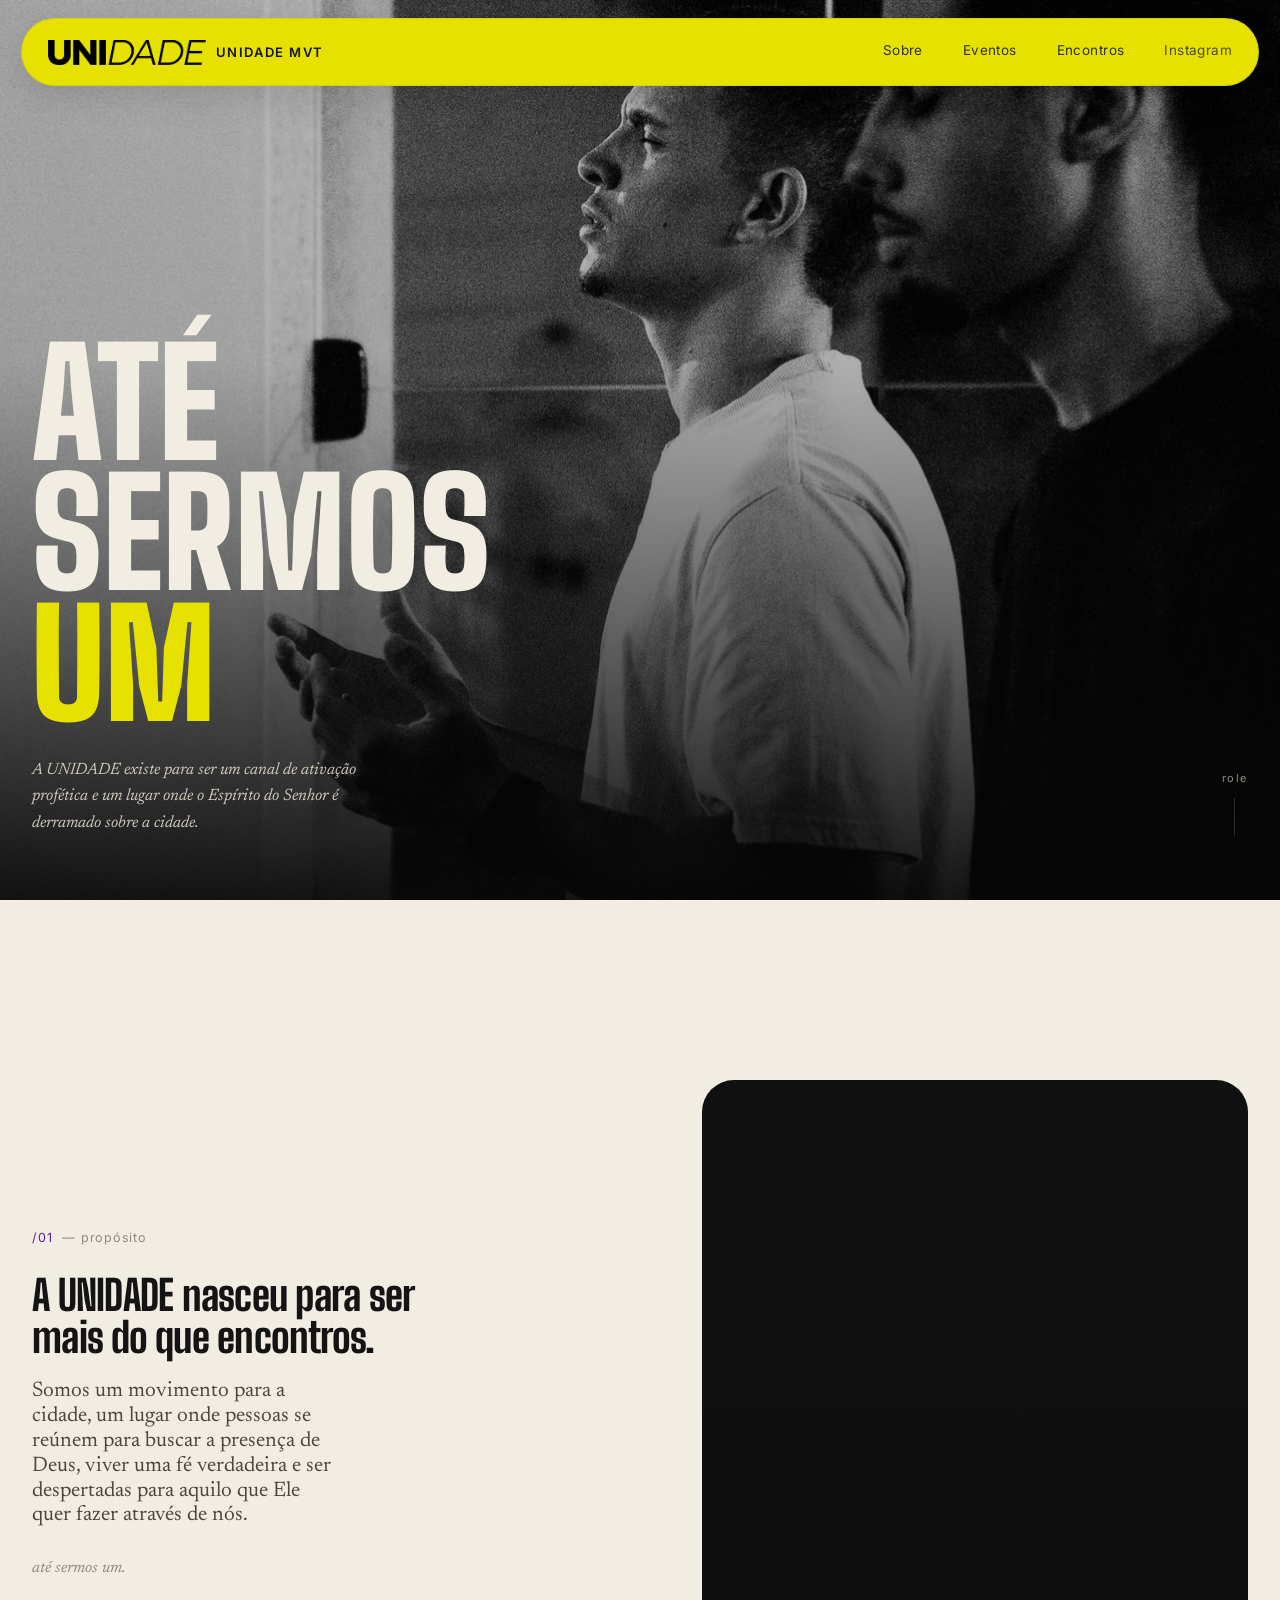
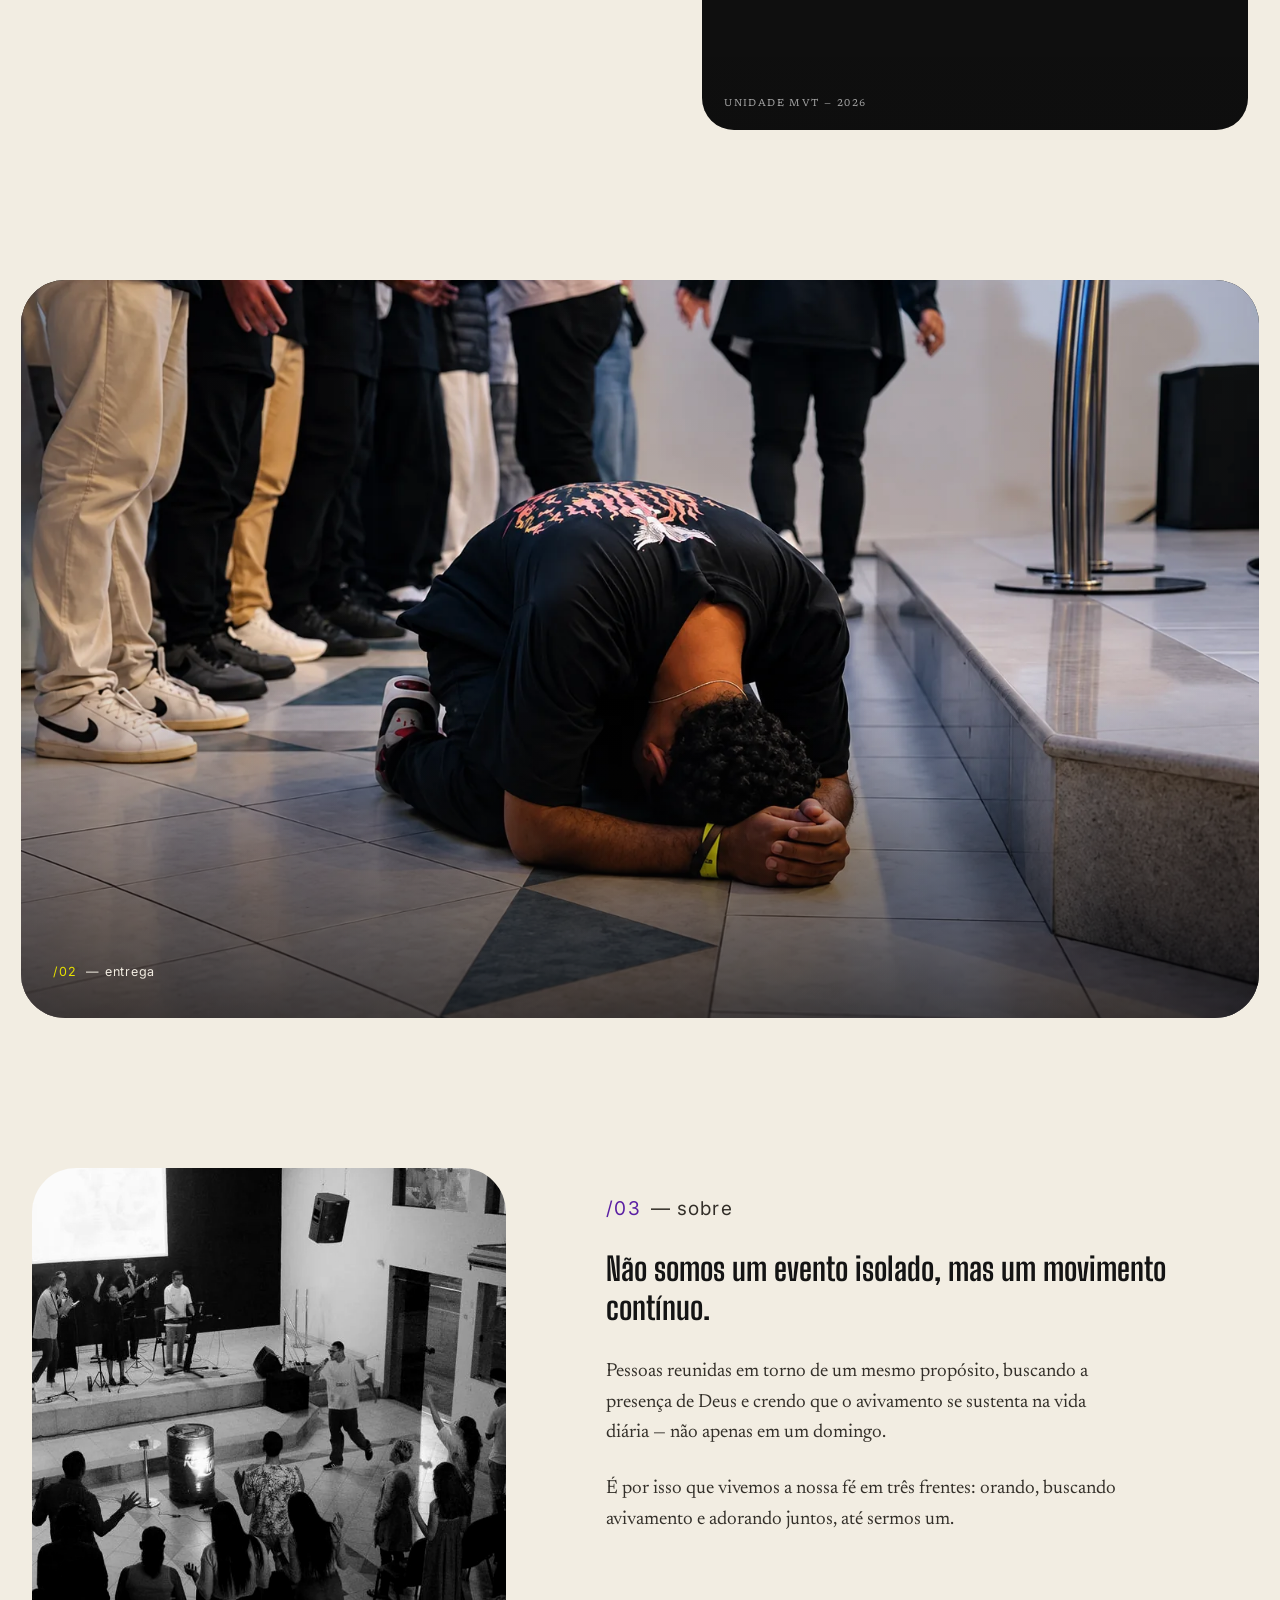
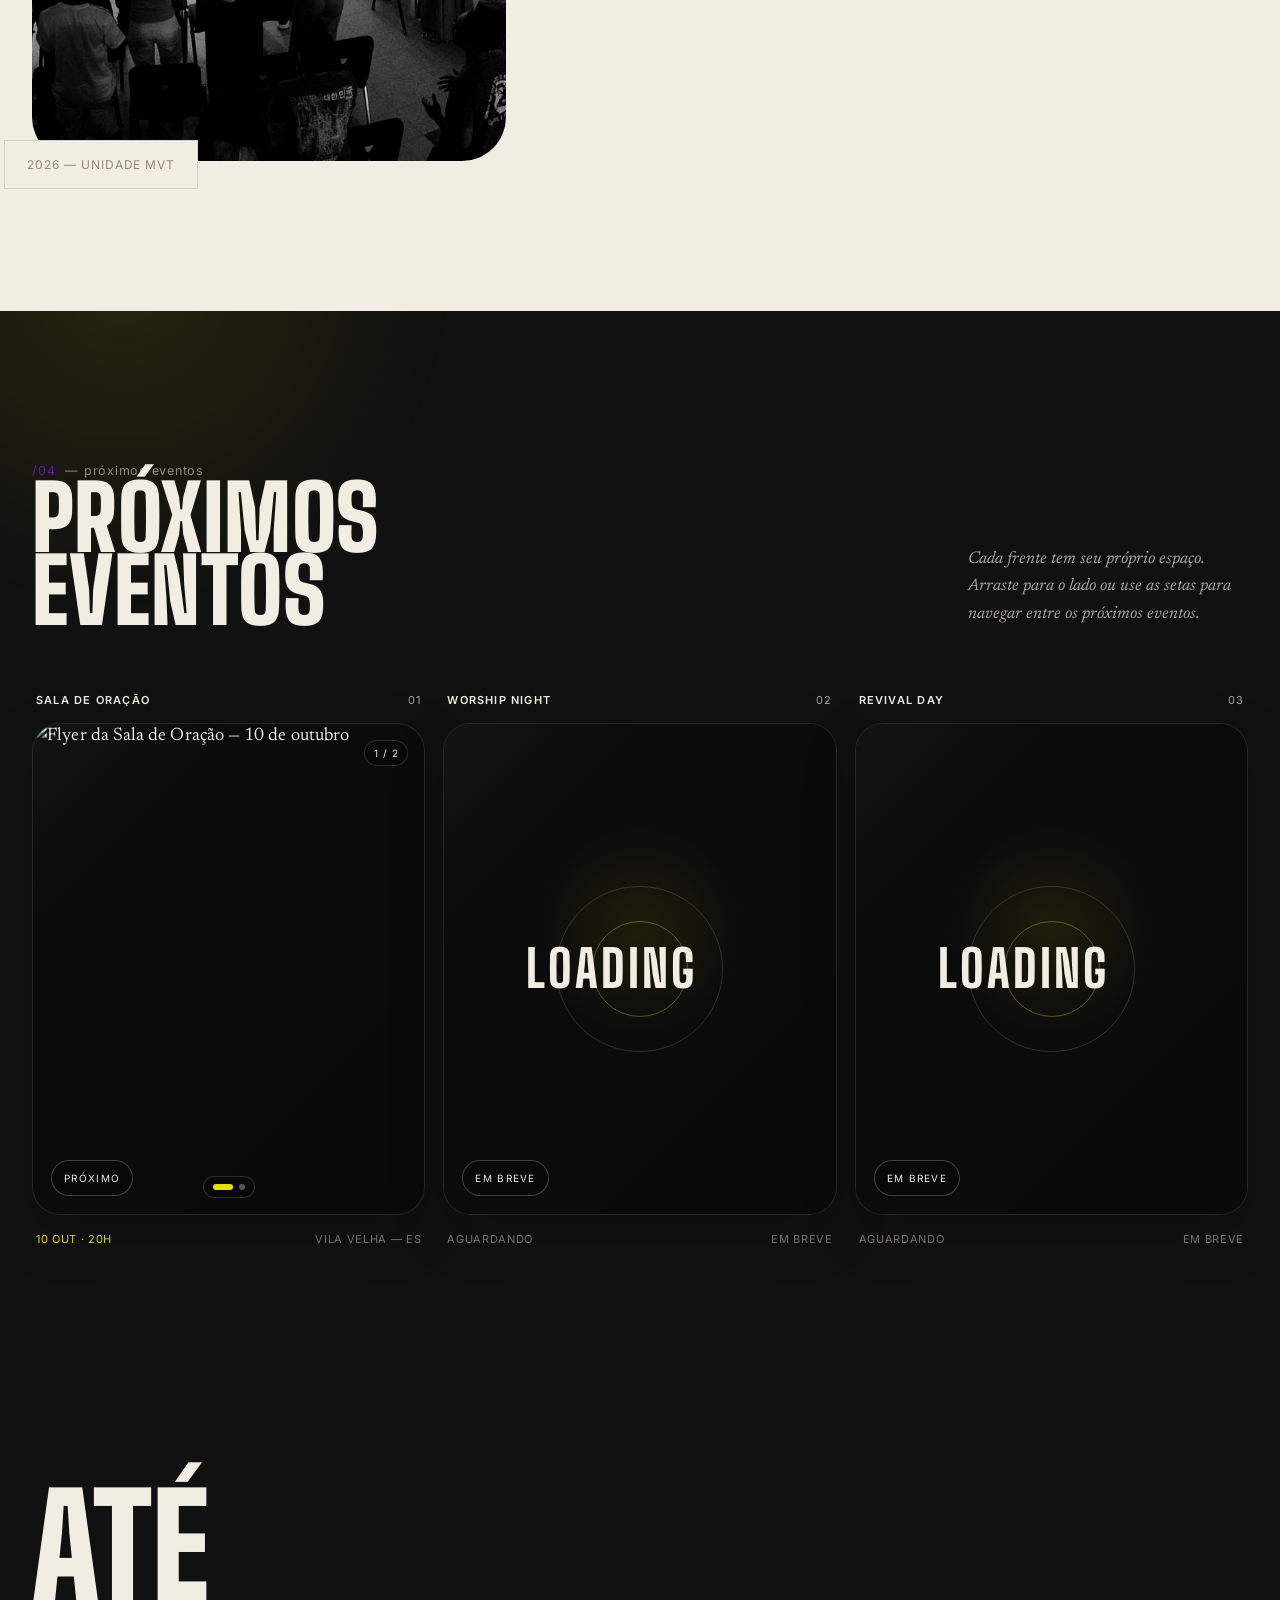
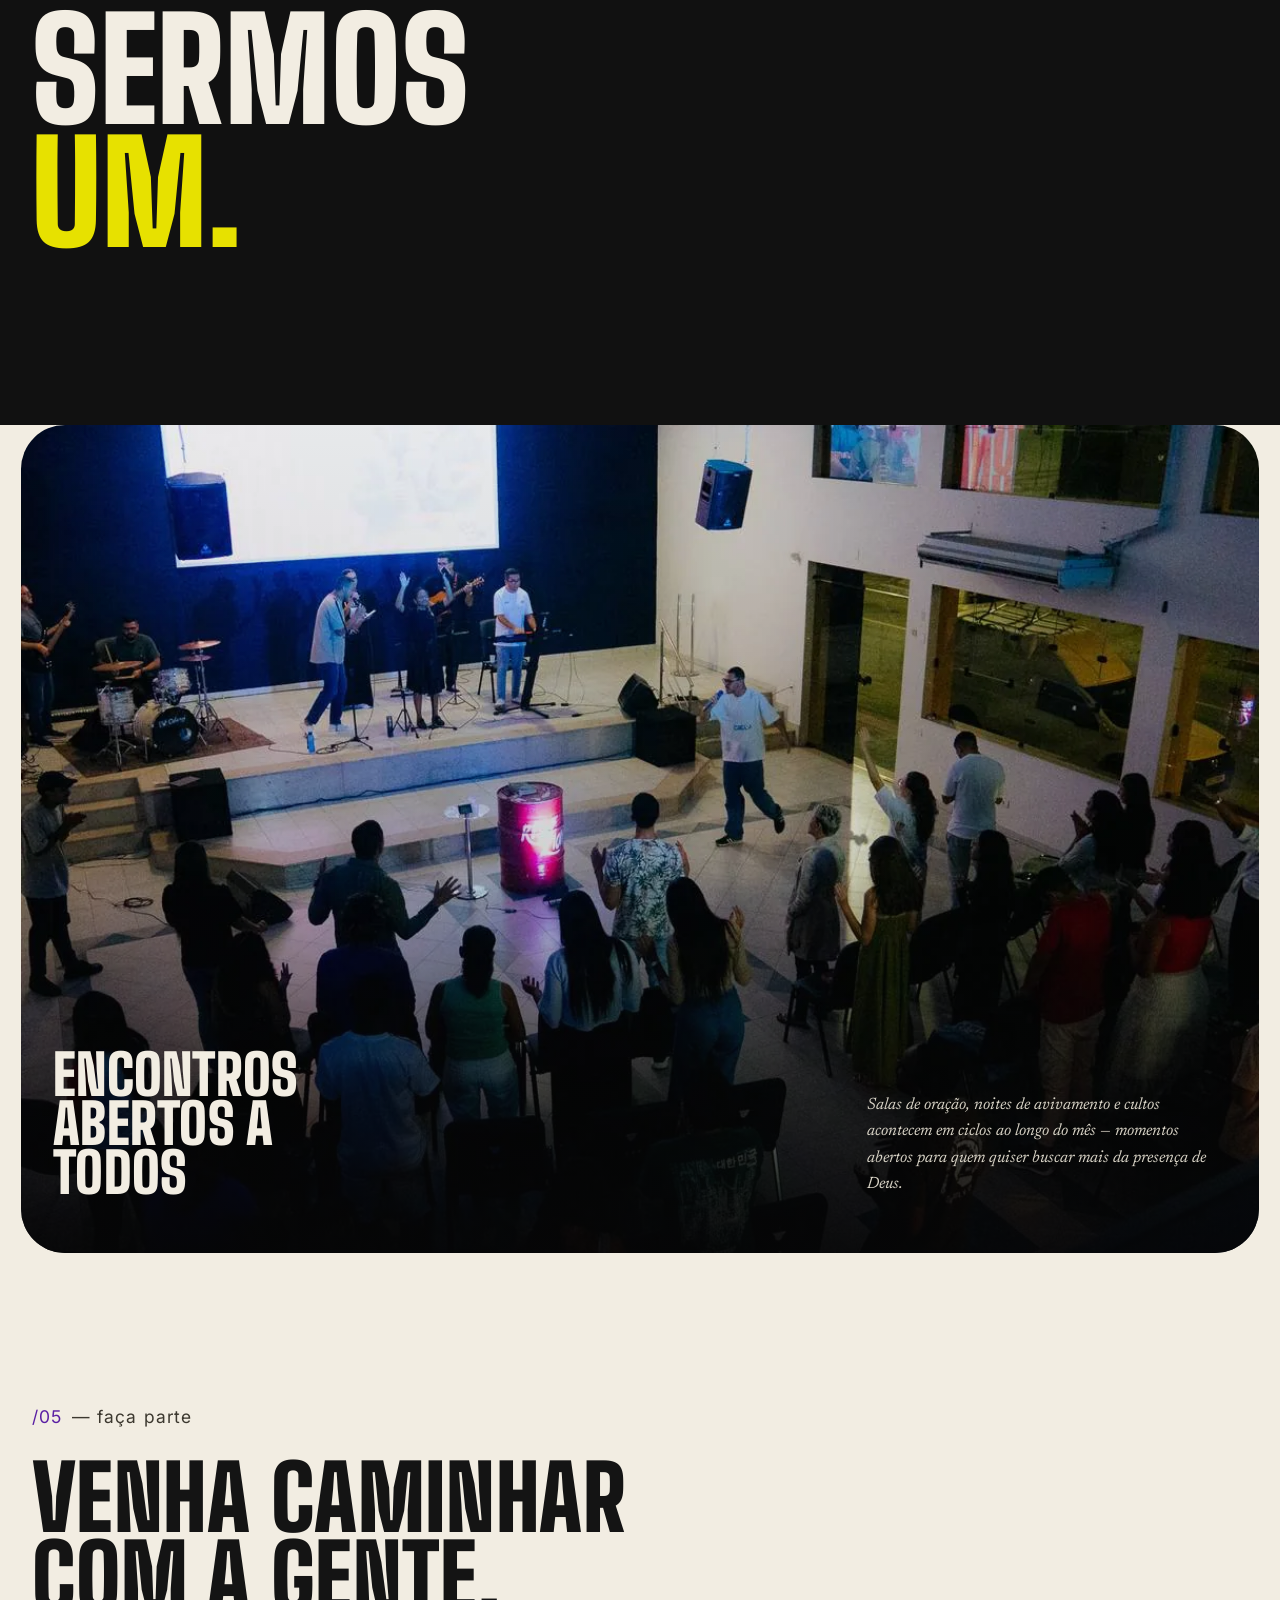
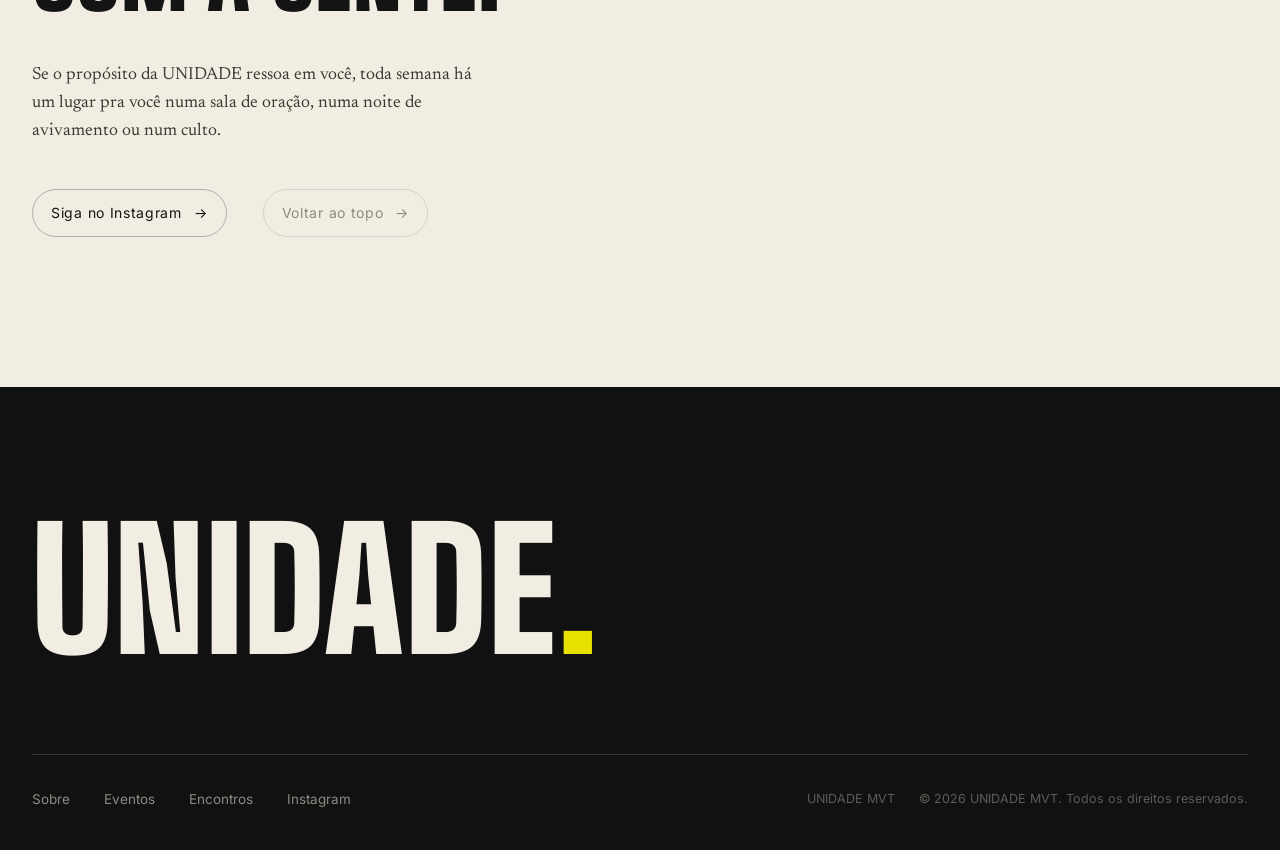
==== commit 283fd692: "Add files via upload" ====
--- a/index.html
+++ b/index.html
@@ -359,6 +359,24 @@
     letter-spacing:.13em;
     text-transform:uppercase;
   }
+  /* === CARROSSEIS INDEPENDENTES DOS PRÓXIMOS EVENTOS === */
+  .evento-carousel{position:relative;width:100%;height:100%;touch-action:pan-y;user-select:none;}
+  .evento-slides{display:flex;width:100%;height:100%;transition:transform .65s cubic-bezier(.22,.61,.36,1);will-change:transform;}
+  .evento-slide{position:relative;flex:0 0 100%;width:100%;height:100%;overflow:hidden;}
+  .evento-slide img{width:100%;height:100%;object-fit:cover;display:block;transform:scale(1.01);}
+  .evento-slide .evento-loading{position:absolute;inset:0;}
+  .evento-arrow{position:absolute;top:50%;z-index:6;width:42px;height:42px;border:1px solid rgba(242,237,226,.24);border-radius:50%;background:rgba(8,8,9,.55);color:var(--cream);display:grid;place-items:center;cursor:pointer;opacity:0;transform:translateY(-50%) scale(.9);transition:opacity .3s ease,transform .3s ease,background .3s ease;}
+  .evento-arrow:hover{background:rgba(8,8,9,.82);}
+  .evento-arrow.prev{left:14px;}
+  .evento-arrow.next{right:14px;}
+  .evento-media:hover .evento-arrow{opacity:1;transform:translateY(-50%) scale(1);}
+  .evento-dots{position:absolute;left:50%;bottom:16px;z-index:6;display:flex;gap:6px;transform:translateX(-50%);padding:7px 9px;border:1px solid rgba(242,237,226,.16);border-radius:999px;background:rgba(8,8,9,.42);backdrop-filter:blur(8px);}
+  .evento-dot{width:6px;height:6px;border:0;border-radius:50%;padding:0;background:rgba(242,237,226,.35);cursor:pointer;transition:width .25s ease,background .25s ease;}
+  .evento-dot.active{width:20px;border-radius:999px;background:var(--accent);}
+  .evento-count{position:absolute;right:16px;top:16px;z-index:6;padding:6px 9px;border:1px solid rgba(242,237,226,.16);border-radius:999px;background:rgba(8,8,9,.42);backdrop-filter:blur(8px);color:#f2ede2;font:10px Inter,sans-serif;letter-spacing:.08em;}
+  @media (hover:none){.evento-arrow{opacity:1;transform:translateY(-50%) scale(.92);}.evento-arrow.prev{left:10px;}.evento-arrow.next{right:10px;}}
+  @media (prefers-reduced-motion:reduce){.evento-slides{transition:none!important;}}
+
   .evento-loading{
     width:100%;
     height:100%;
@@ -794,56 +812,53 @@
         <p class="label"><span class="n">/04</span> — próximos eventos</p>
         <h2>Próximos<br>eventos</h2>
       </div>
-      <p class="eventos-intro">O que está por vir na UNIDADE. Quando ainda não houver uma data, deixamos o espaço em espera.</p>
+      <p class="eventos-intro">Cada frente tem seu próprio espaço. Arraste para o lado ou use as setas para navegar entre os próximos eventos.</p>
     </div>
 
     <div class="eventos-grid">
 
       <article class="evento-card reveal">
-        <div class="evento-label">
-          <strong>Sala de Oração</strong>
-          <span>01</span>
-        </div>
-        <div class="evento-media">
-          <img src="sala-oracao-nova.webp" alt="Flyer da próxima Sala de Oração da UNIDADE">
-          <span class="evento-status">Próximo</span>
-        </div>
-        <div class="evento-meta">
-          <span class="active">10 OUT · 20H</span>
-          <span>Vila Velha — ES</span>
-        </div>
-      </article>
-
-      <article class="evento-card reveal">
-        <div class="evento-label">
-          <strong>Worship Night</strong>
-          <span>02</span>
-        </div>
-        <div class="evento-media">
-          <div class="evento-loading" aria-label="Worship Night ainda sem próximo evento">
-            <span class="loading-word">LOADING</span>
+        <div class="evento-label"><strong>Sala de Oração</strong><span>01</span></div>
+        <div class="evento-media carousel" data-carousel>
+          <div class="evento-carousel">
+            <div class="evento-slides">
+              <div class="evento-slide"><img src="sala-oracao-1.webp" alt="Flyer da Sala de Oração — 10 de outubro"></div>
+              <div class="evento-slide"><img src="NOV.webp" alt="Flyer da Sala de Oração — 28 de novembro"></div>
+            </div>
+            <button class="evento-arrow prev" type="button" aria-label="Imagem anterior">‹</button>
+            <button class="evento-arrow next" type="button" aria-label="Próxima imagem">›</button>
+            <div class="evento-dots" aria-label="Navegação das imagens"></div>
+            <span class="evento-count">1 / 2</span>
+            <span class="evento-status">Próximo</span>
           </div>
         </div>
-        <div class="evento-meta">
-          <span>Aguardando</span>
-          <span>Em breve</span>
-        </div>
+        <div class="evento-meta"><span class="active">10 OUT · 20H</span><span>Vila Velha — ES</span></div>
       </article>
 
       <article class="evento-card reveal">
-        <div class="evento-label">
-          <strong>Revival Day</strong>
-          <span>03</span>
-        </div>
-        <div class="evento-media">
-          <div class="evento-loading" aria-label="Revival Day ainda sem próximo evento">
-            <span class="loading-word">LOADING</span>
+        <div class="evento-label"><strong>Worship Night</strong><span>02</span></div>
+        <div class="evento-media carousel" data-carousel>
+          <div class="evento-carousel">
+            <div class="evento-slides">
+              <div class="evento-slide"><div class="evento-loading" aria-label="Worship Night ainda sem próximo evento"><span class="loading-word">LOADING</span></div></div>
+            </div>
+            <span class="evento-status">Em breve</span>
           </div>
         </div>
-        <div class="evento-meta">
-          <span>Aguardando</span>
-          <span>Em breve</span>
+        <div class="evento-meta"><span>Aguardando</span><span>Em breve</span></div>
+      </article>
+
+      <article class="evento-card reveal">
+        <div class="evento-label"><strong>Revival Day</strong><span>03</span></div>
+        <div class="evento-media carousel" data-carousel>
+          <div class="evento-carousel">
+            <div class="evento-slides">
+              <div class="evento-slide"><div class="evento-loading" aria-label="Revival Day ainda sem próximo evento"><span class="loading-word">LOADING</span></div></div>
+            </div>
+            <span class="evento-status">Em breve</span>
+          </div>
         </div>
+        <div class="evento-meta"><span>Aguardando</span><span>Em breve</span></div>
       </article>
 
     </div>
@@ -935,5 +950,42 @@
 })();
 </script>
 
+<script>
+/* Carrosséis independentes — arraste no celular ou use as setas */
+document.querySelectorAll('[data-carousel]').forEach((root) => {
+  const track = root.querySelector('.evento-slides');
+  const slides = Array.from(root.querySelectorAll('.evento-slide'));
+  if (slides.length <= 1) return;
+  const dots = root.querySelector('.evento-dots');
+  const count = root.querySelector('.evento-count');
+  const prev = root.querySelector('.evento-arrow.prev');
+  const next = root.querySelector('.evento-arrow.next');
+  let index = 0, startX = 0, dragging = false;
+
+  slides.forEach((_, i) => {
+    const dot = document.createElement('button');
+    dot.type = 'button'; dot.className = 'evento-dot' + (i === 0 ? ' active' : '');
+    dot.setAttribute('aria-label', `Ir para imagem ${i + 1}`);
+    dot.addEventListener('click', () => go(i));
+    dots.appendChild(dot);
+  });
+  const dotEls = Array.from(dots.children);
+
+  function go(i) {
+    index = (i + slides.length) % slides.length;
+    track.style.transform = `translateX(-${index * 100}%)`;
+    dotEls.forEach((d, n) => d.classList.toggle('active', n === index));
+    if (count) count.textContent = `${index + 1} / ${slides.length}`;
+  }
+  prev.addEventListener('click', () => go(index - 1));
+  next.addEventListener('click', () => go(index + 1));
+  root.addEventListener('pointerdown', e => { startX = e.clientX; dragging = true; root.setPointerCapture?.(e.pointerId); });
+  root.addEventListener('pointerup', e => {
+    if (!dragging) return; dragging = false; const dx = e.clientX - startX;
+    if (Math.abs(dx) > 45) go(index + (dx < 0 ? 1 : -1));
+  });
+  root.addEventListener('pointercancel', () => dragging = false);
+});
+</script>
 </body>
 </html>
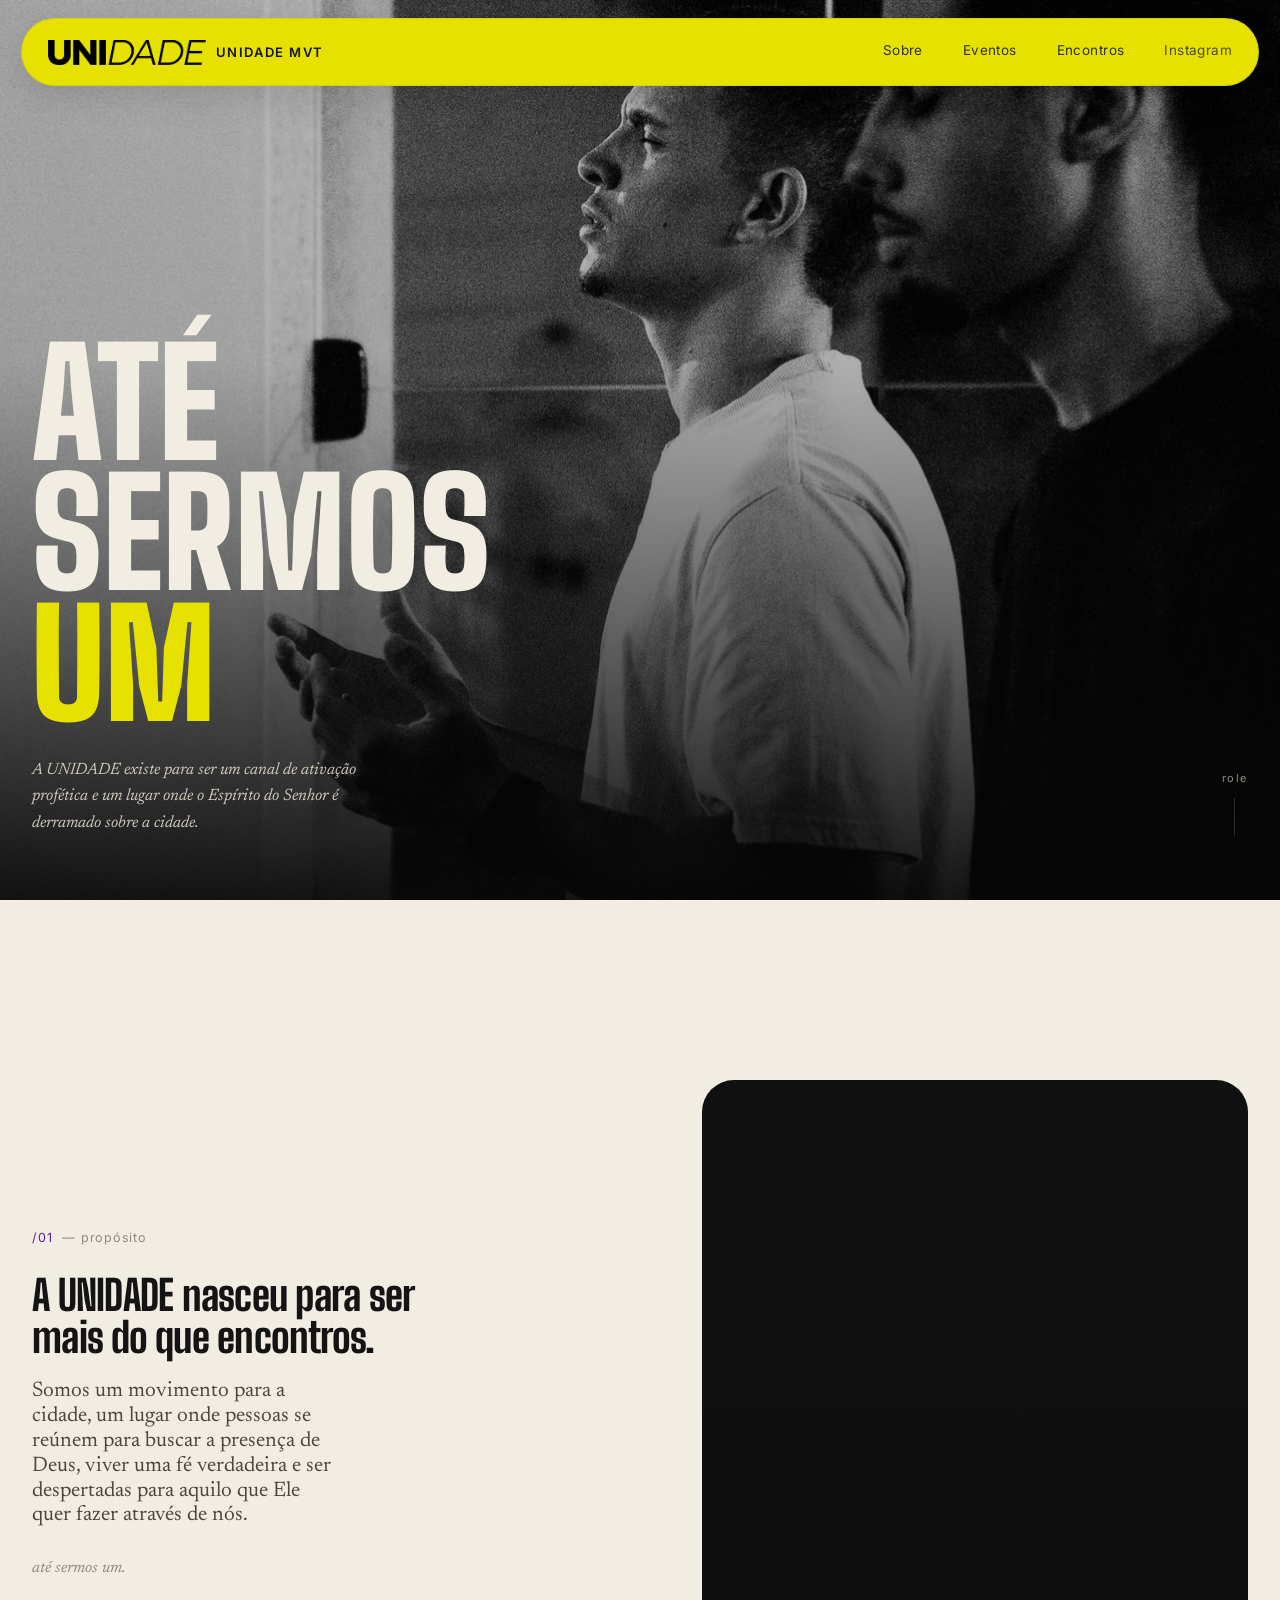
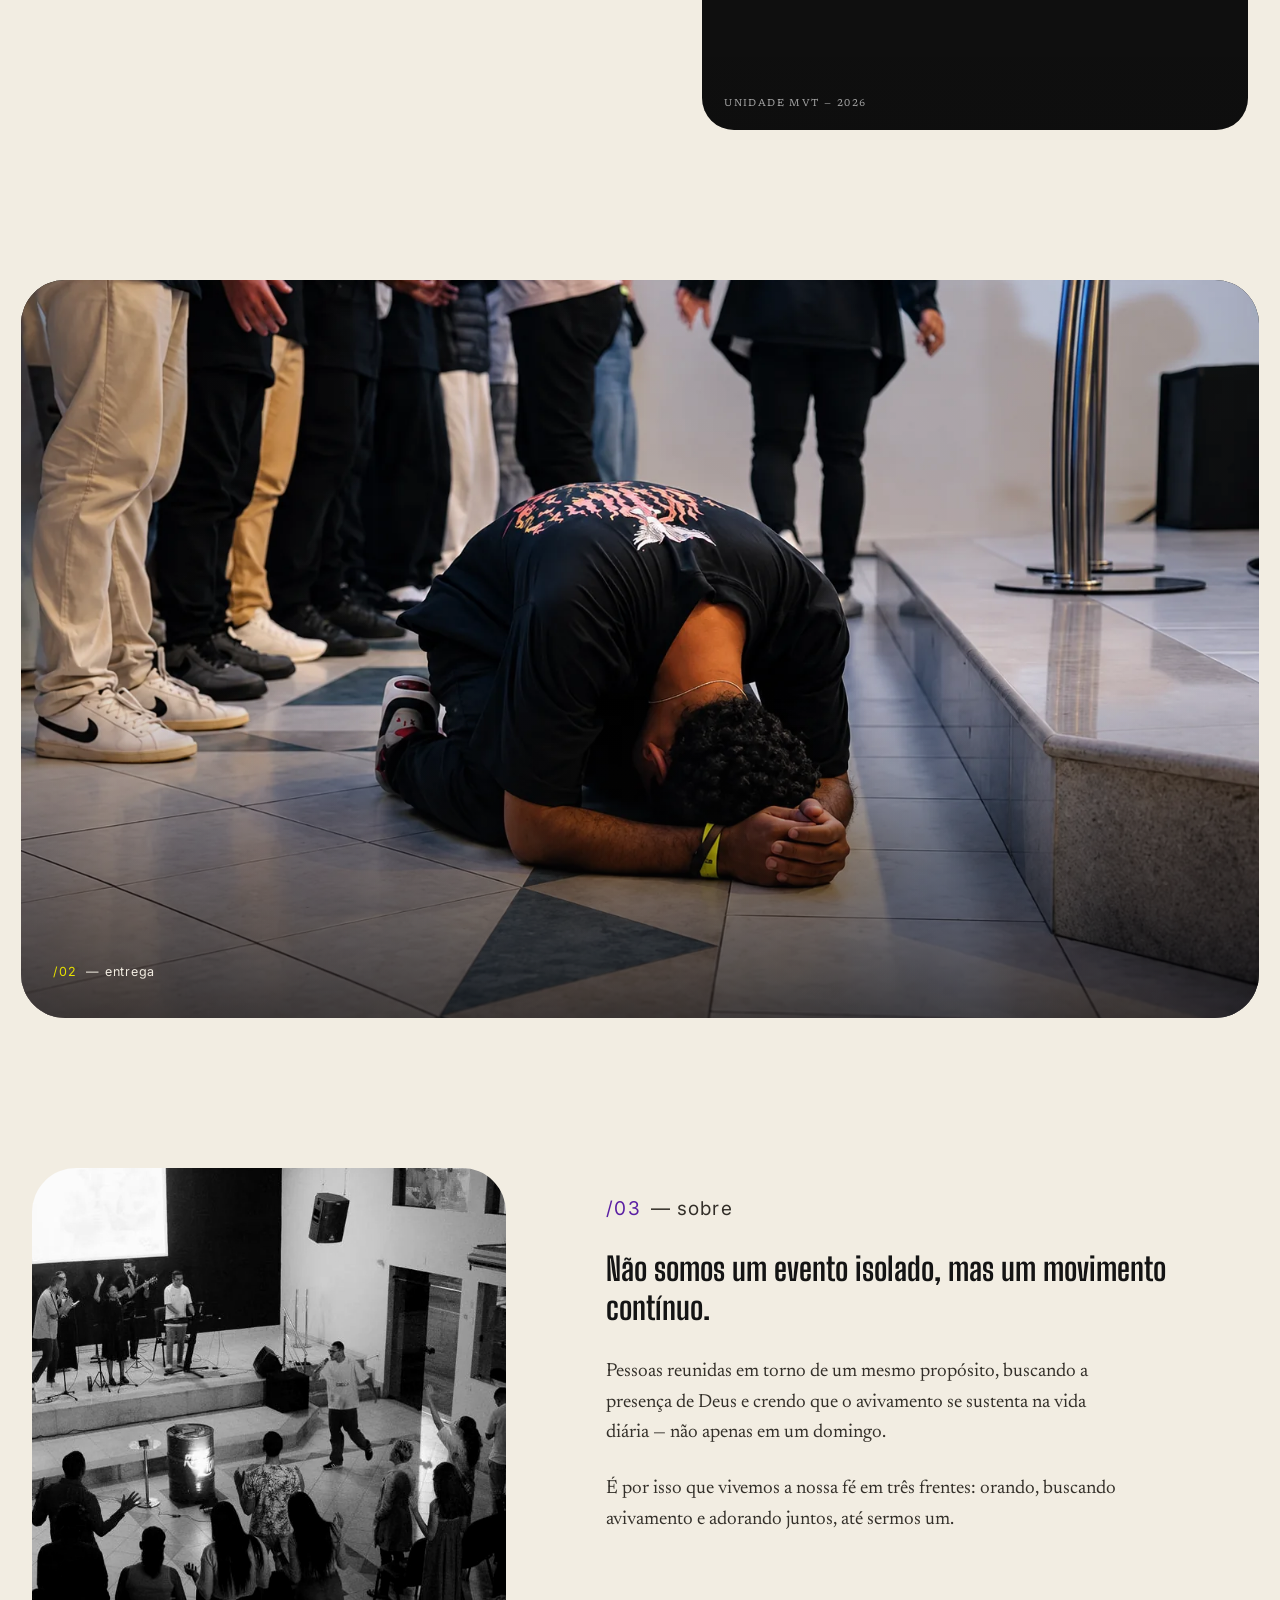
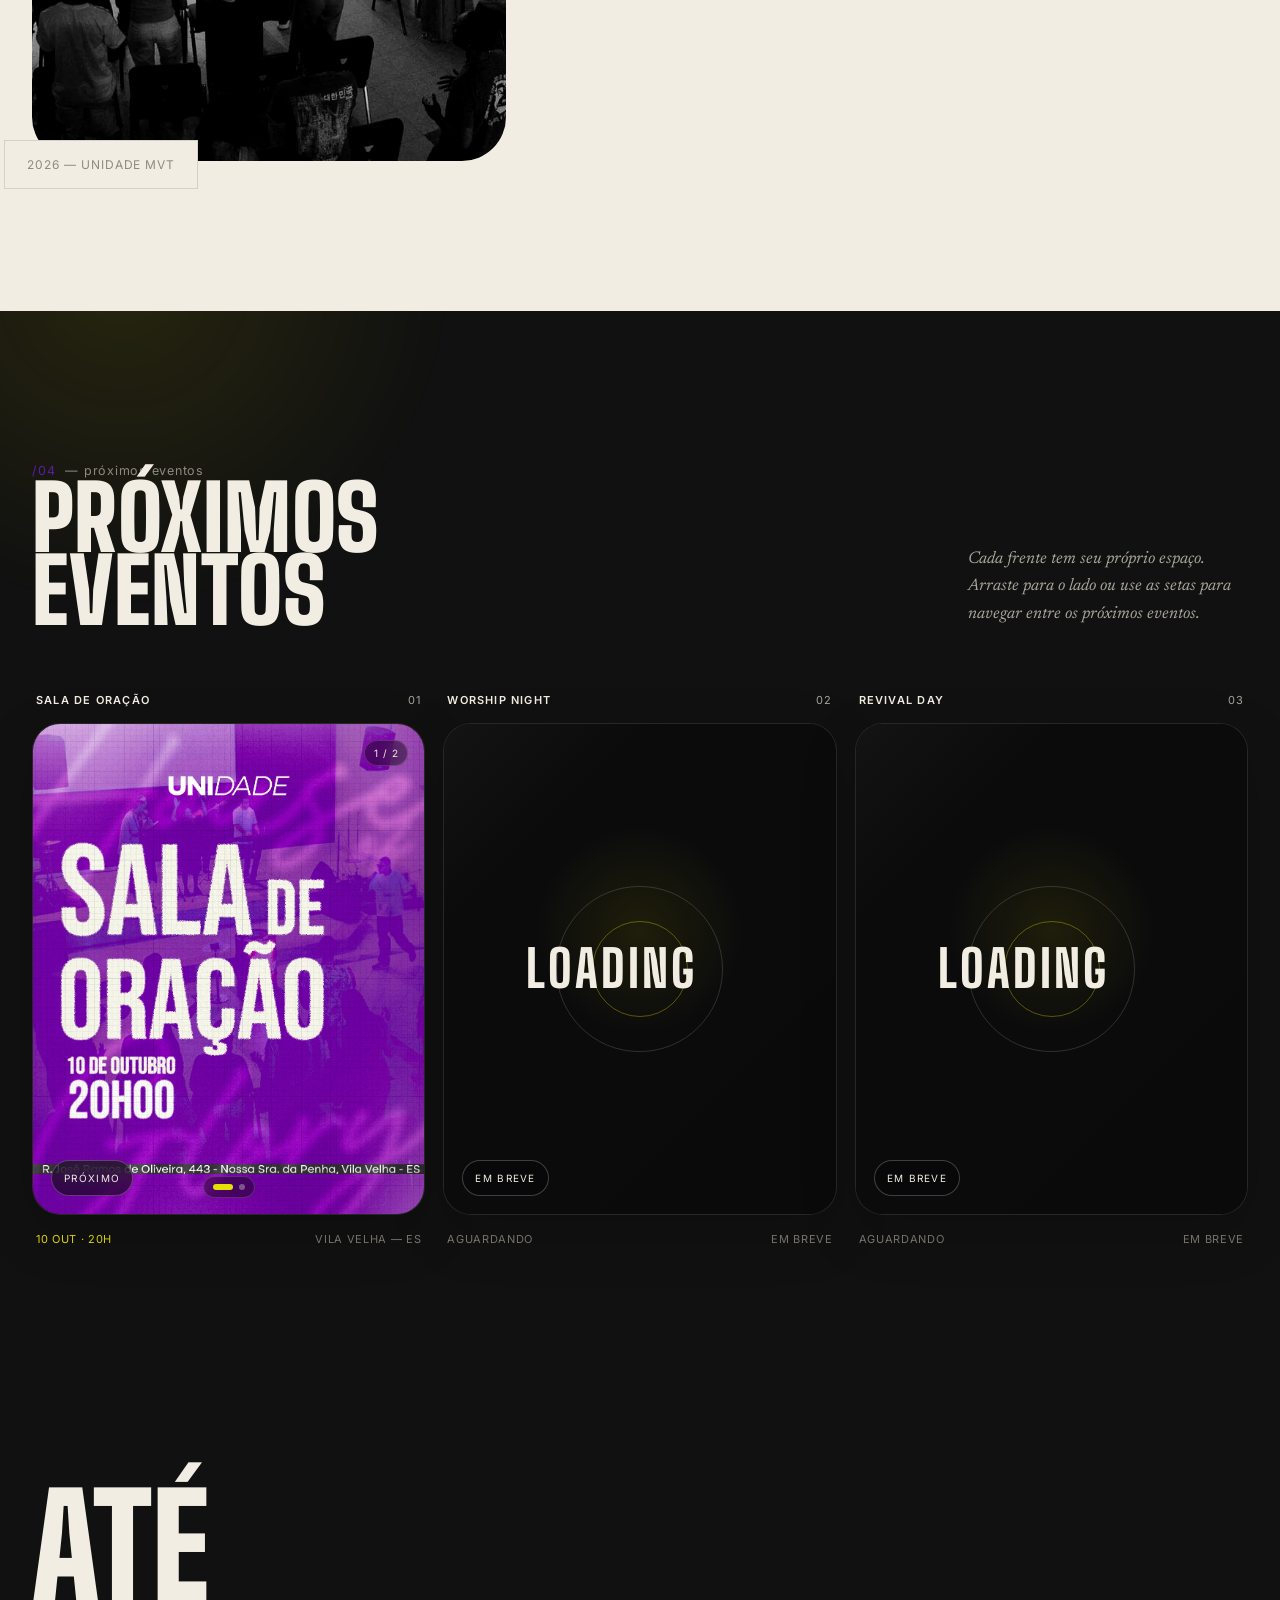
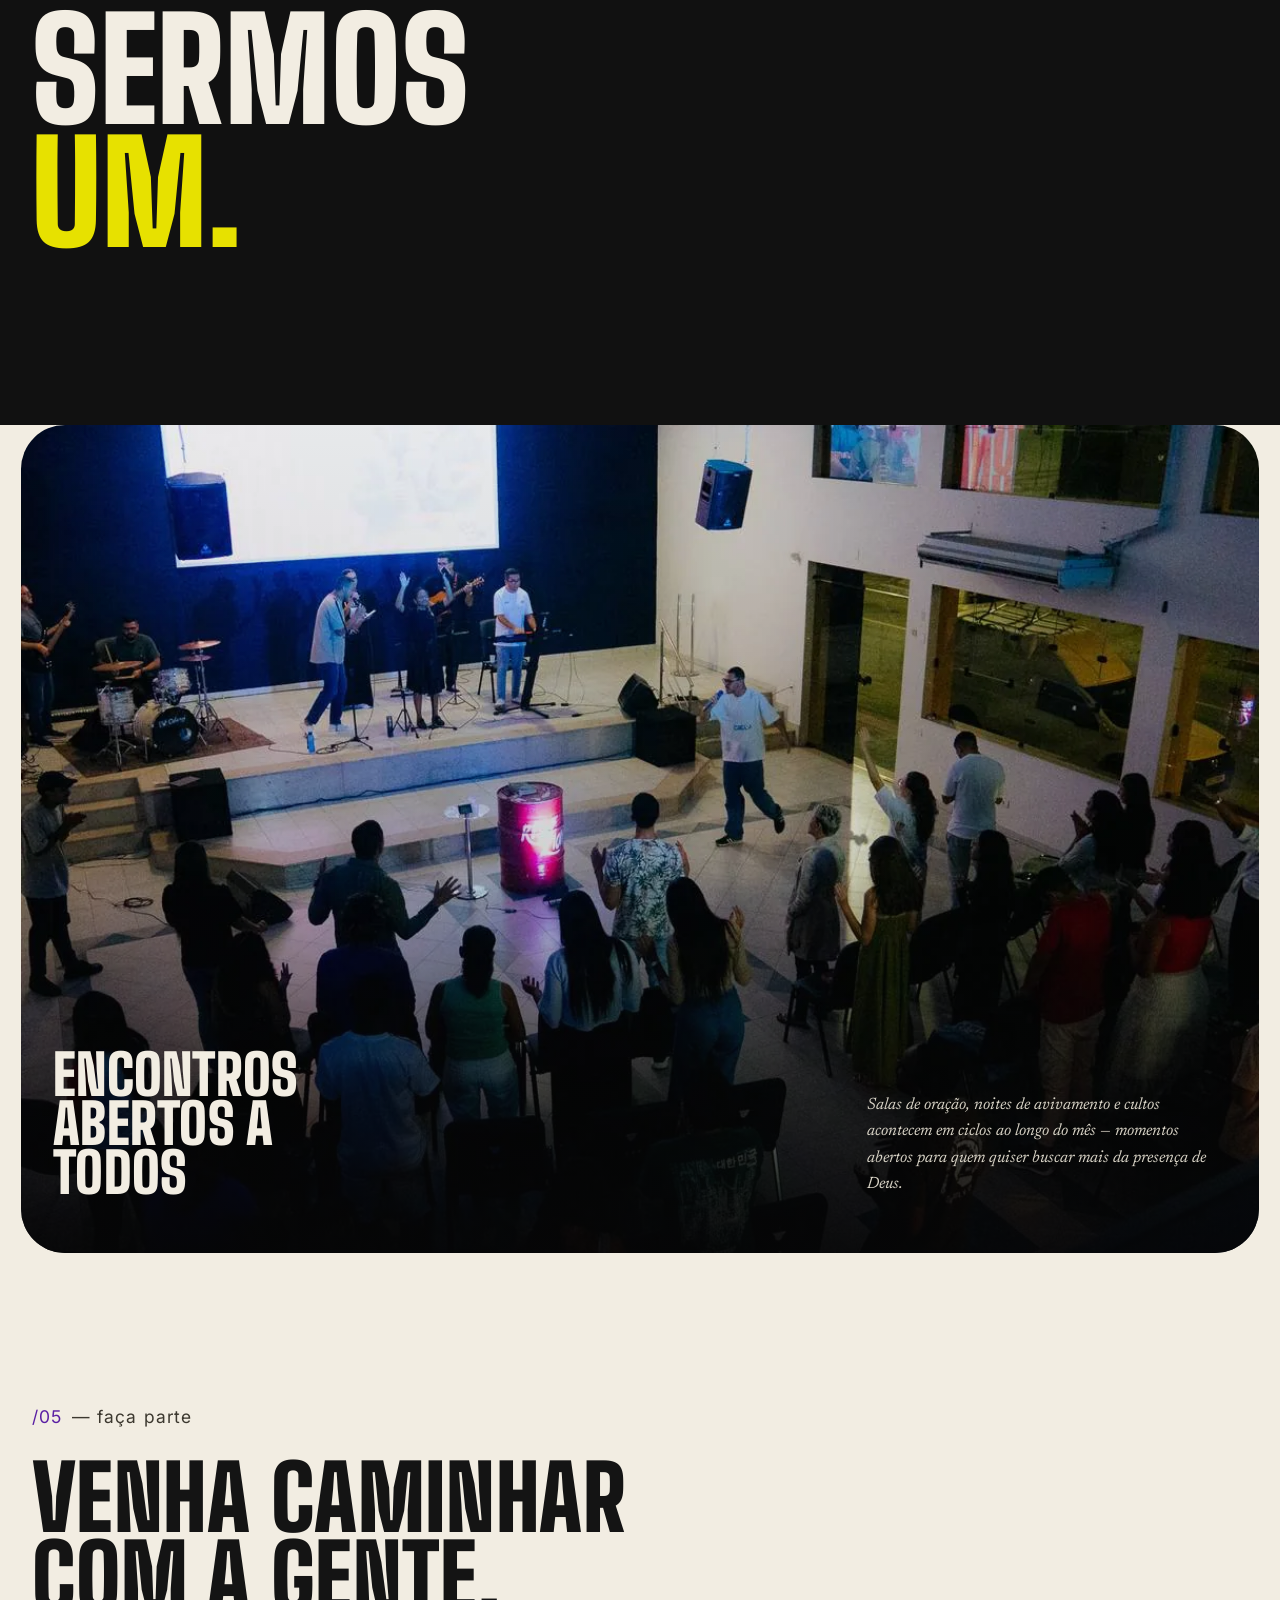
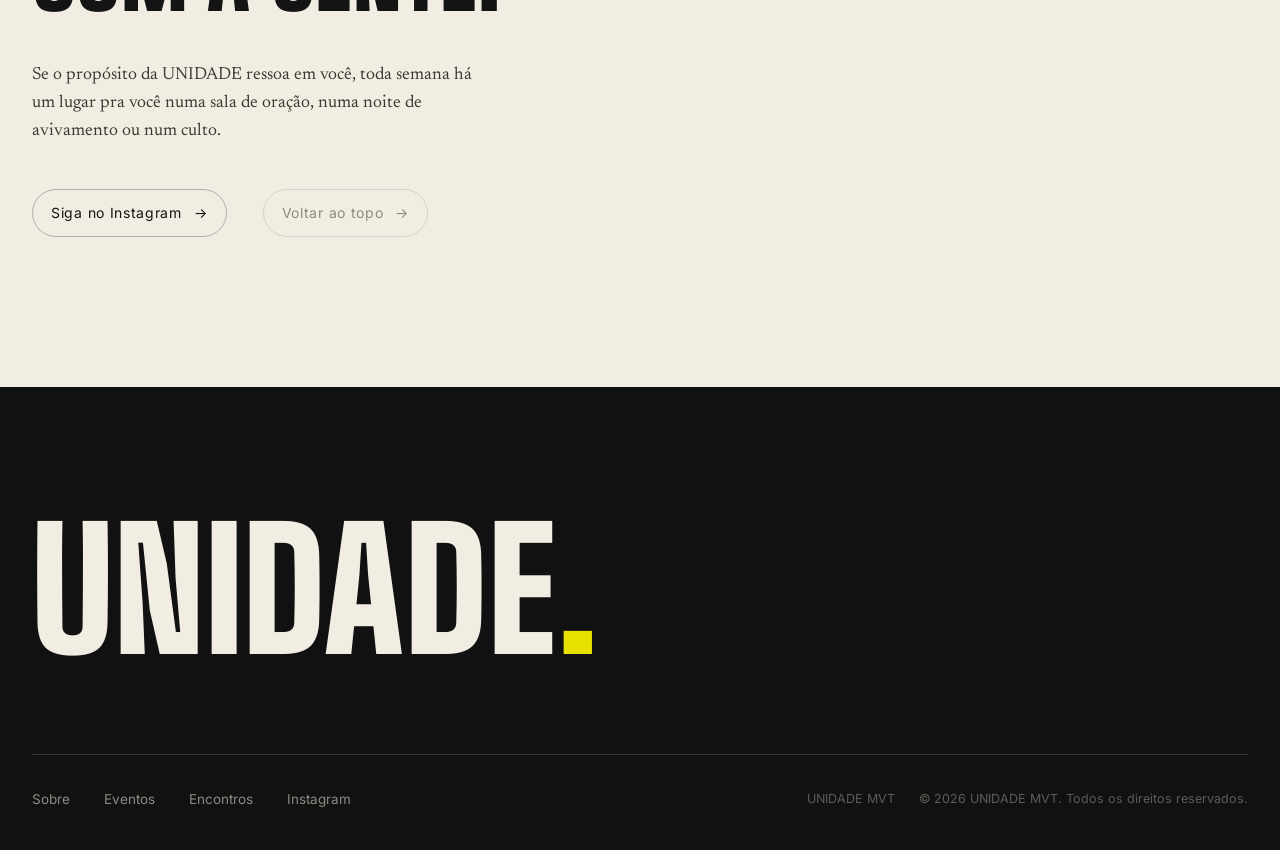
==== commit c97f11fc: "Add files via upload" ====
--- a/index.html
+++ b/index.html
@@ -822,7 +822,7 @@
         <div class="evento-media carousel" data-carousel>
           <div class="evento-carousel">
             <div class="evento-slides">
-              <div class="evento-slide"><img src="sala-oracao-1.webp" alt="Flyer da Sala de Oração — 10 de outubro"></div>
+              <div class="evento-slide"><img src="sala-oracao-nova.webp" alt="Flyer da Sala de Oração — 10 de outubro"></div>
               <div class="evento-slide"><img src="NOV.webp" alt="Flyer da Sala de Oração — 28 de novembro"></div>
             </div>
             <button class="evento-arrow prev" type="button" aria-label="Imagem anterior">‹</button>
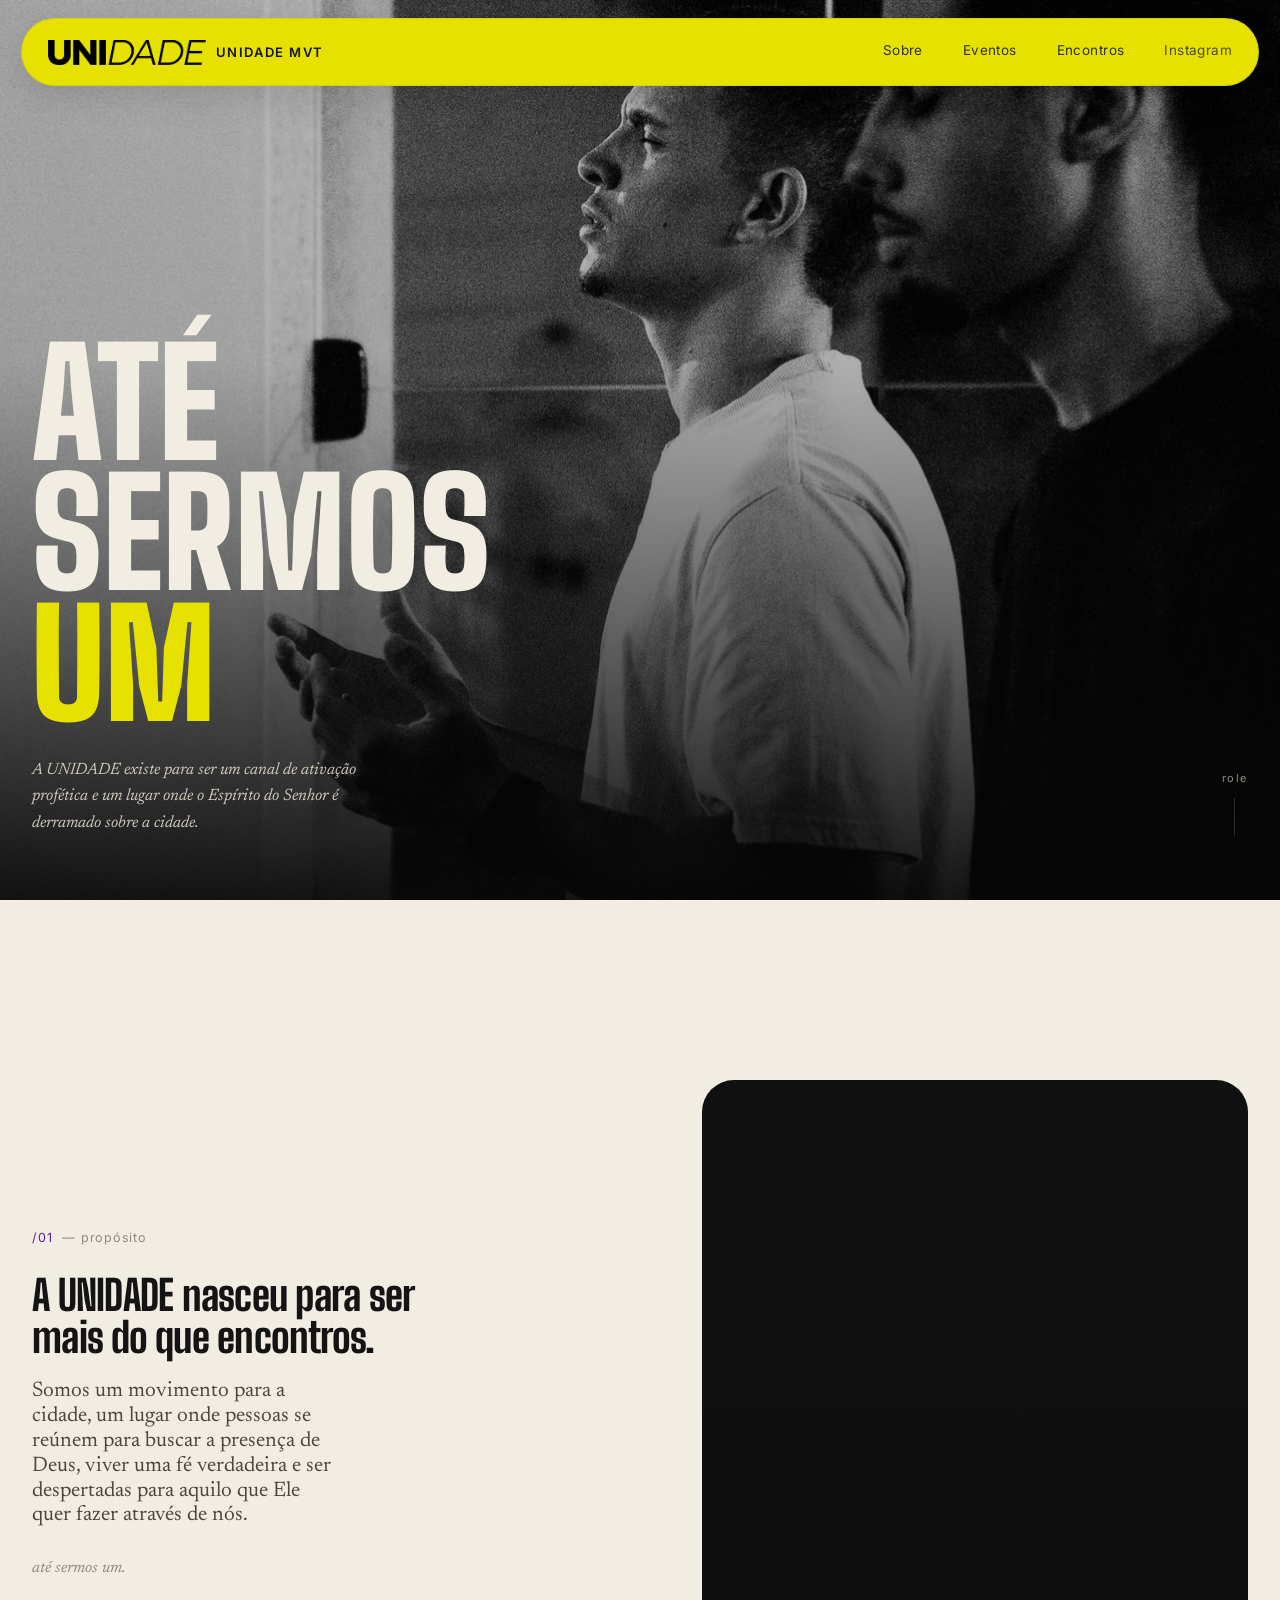
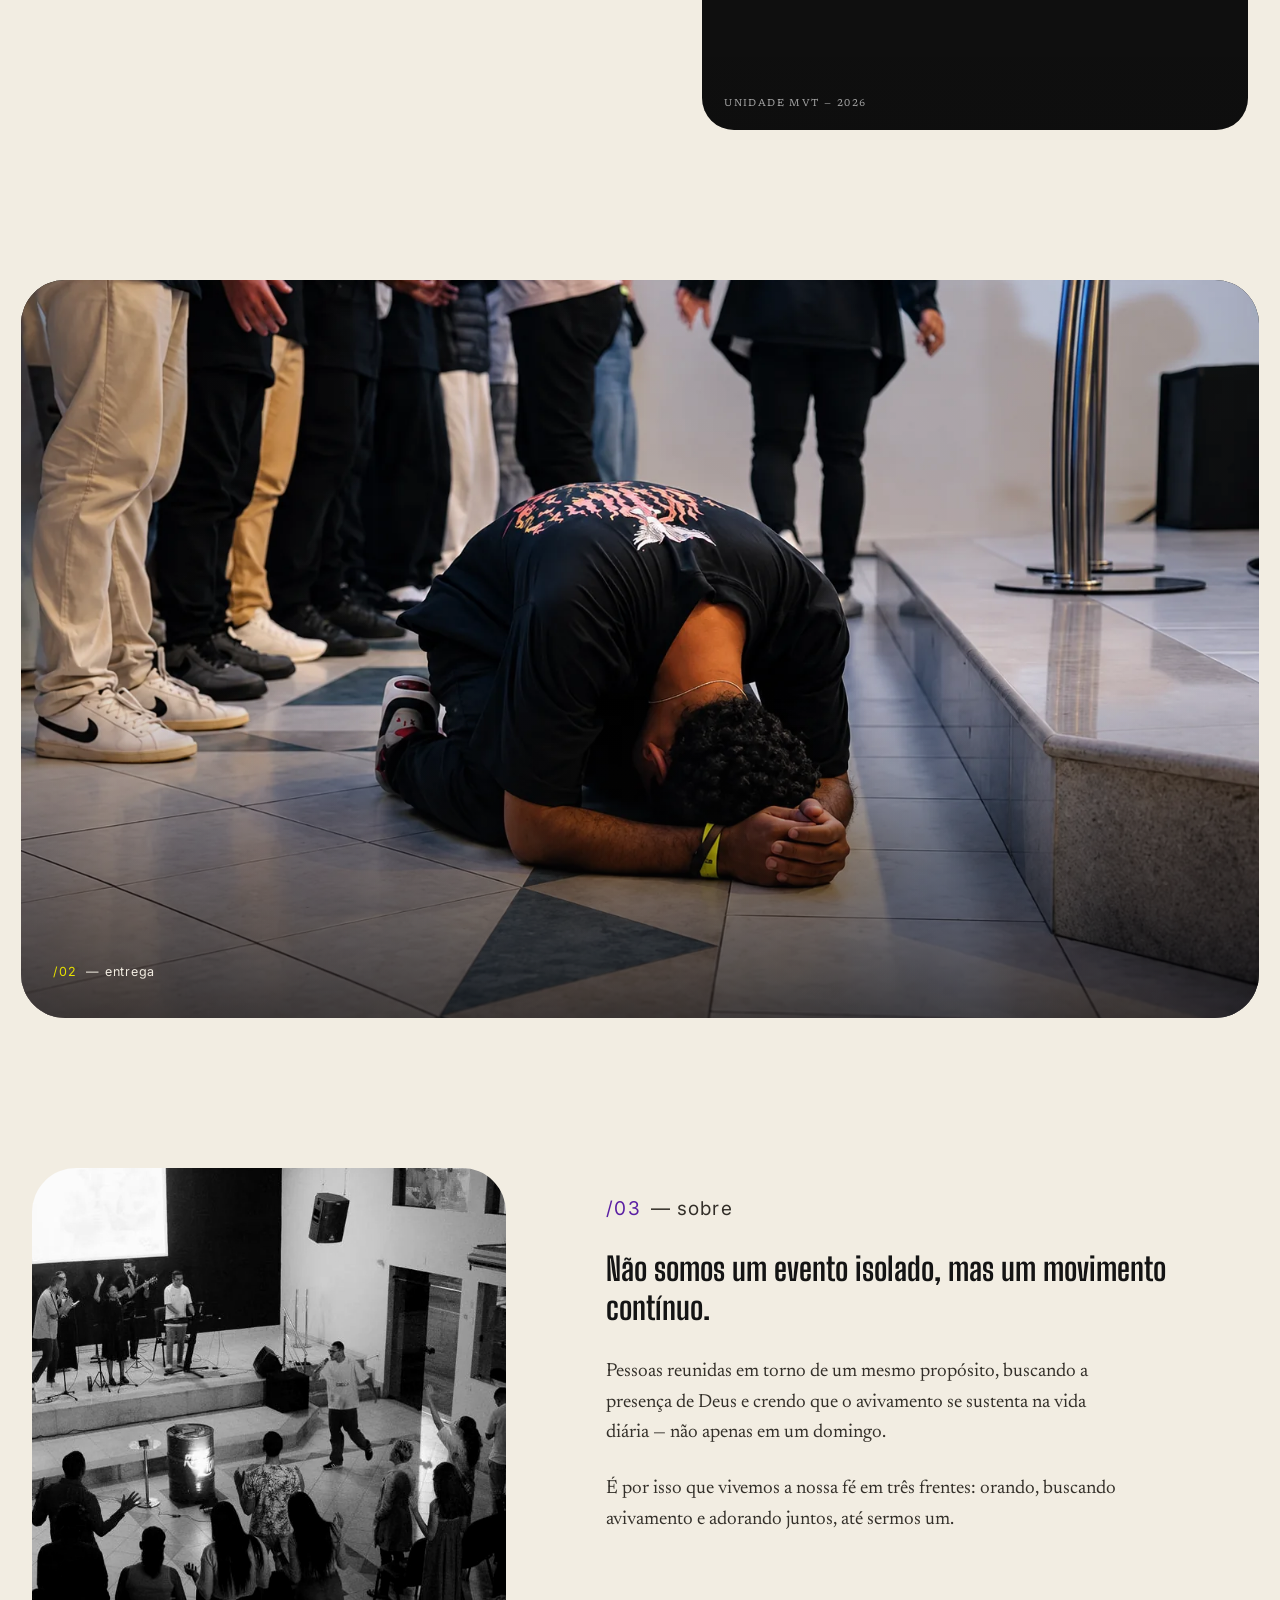
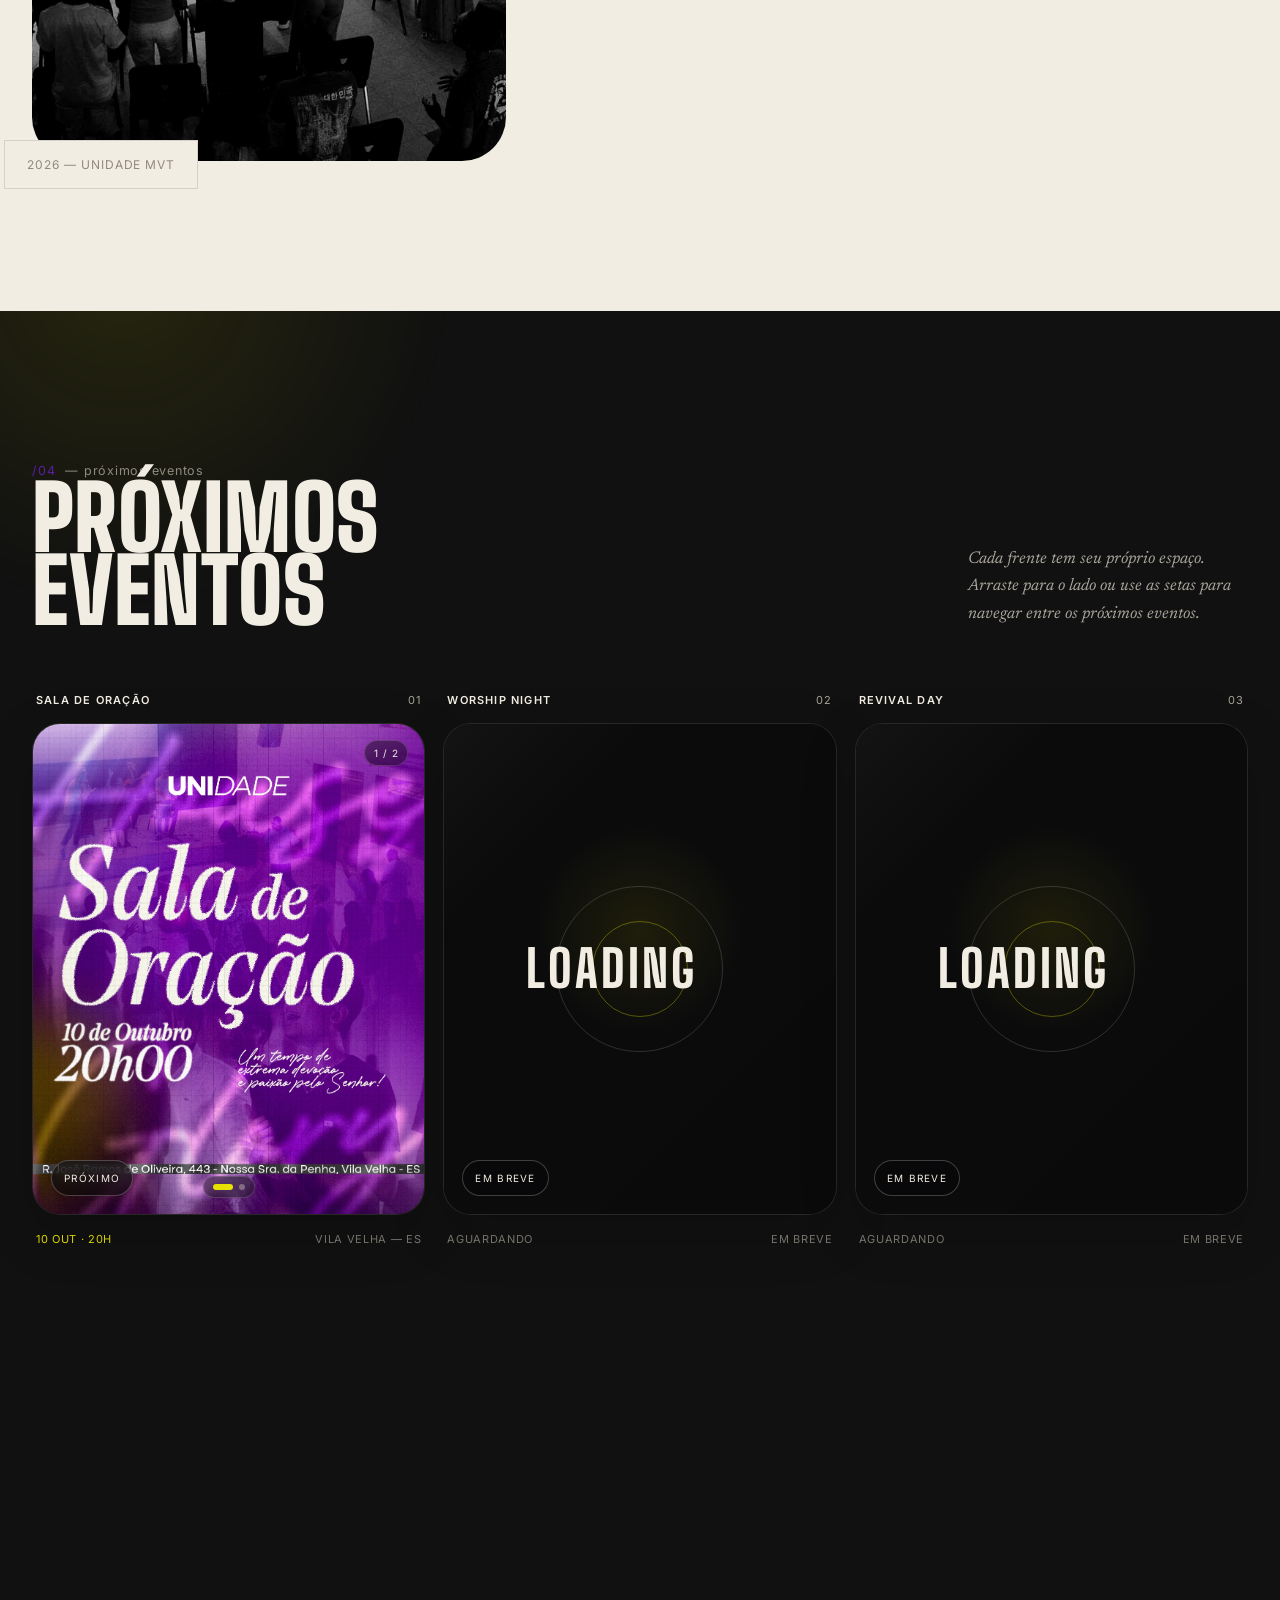
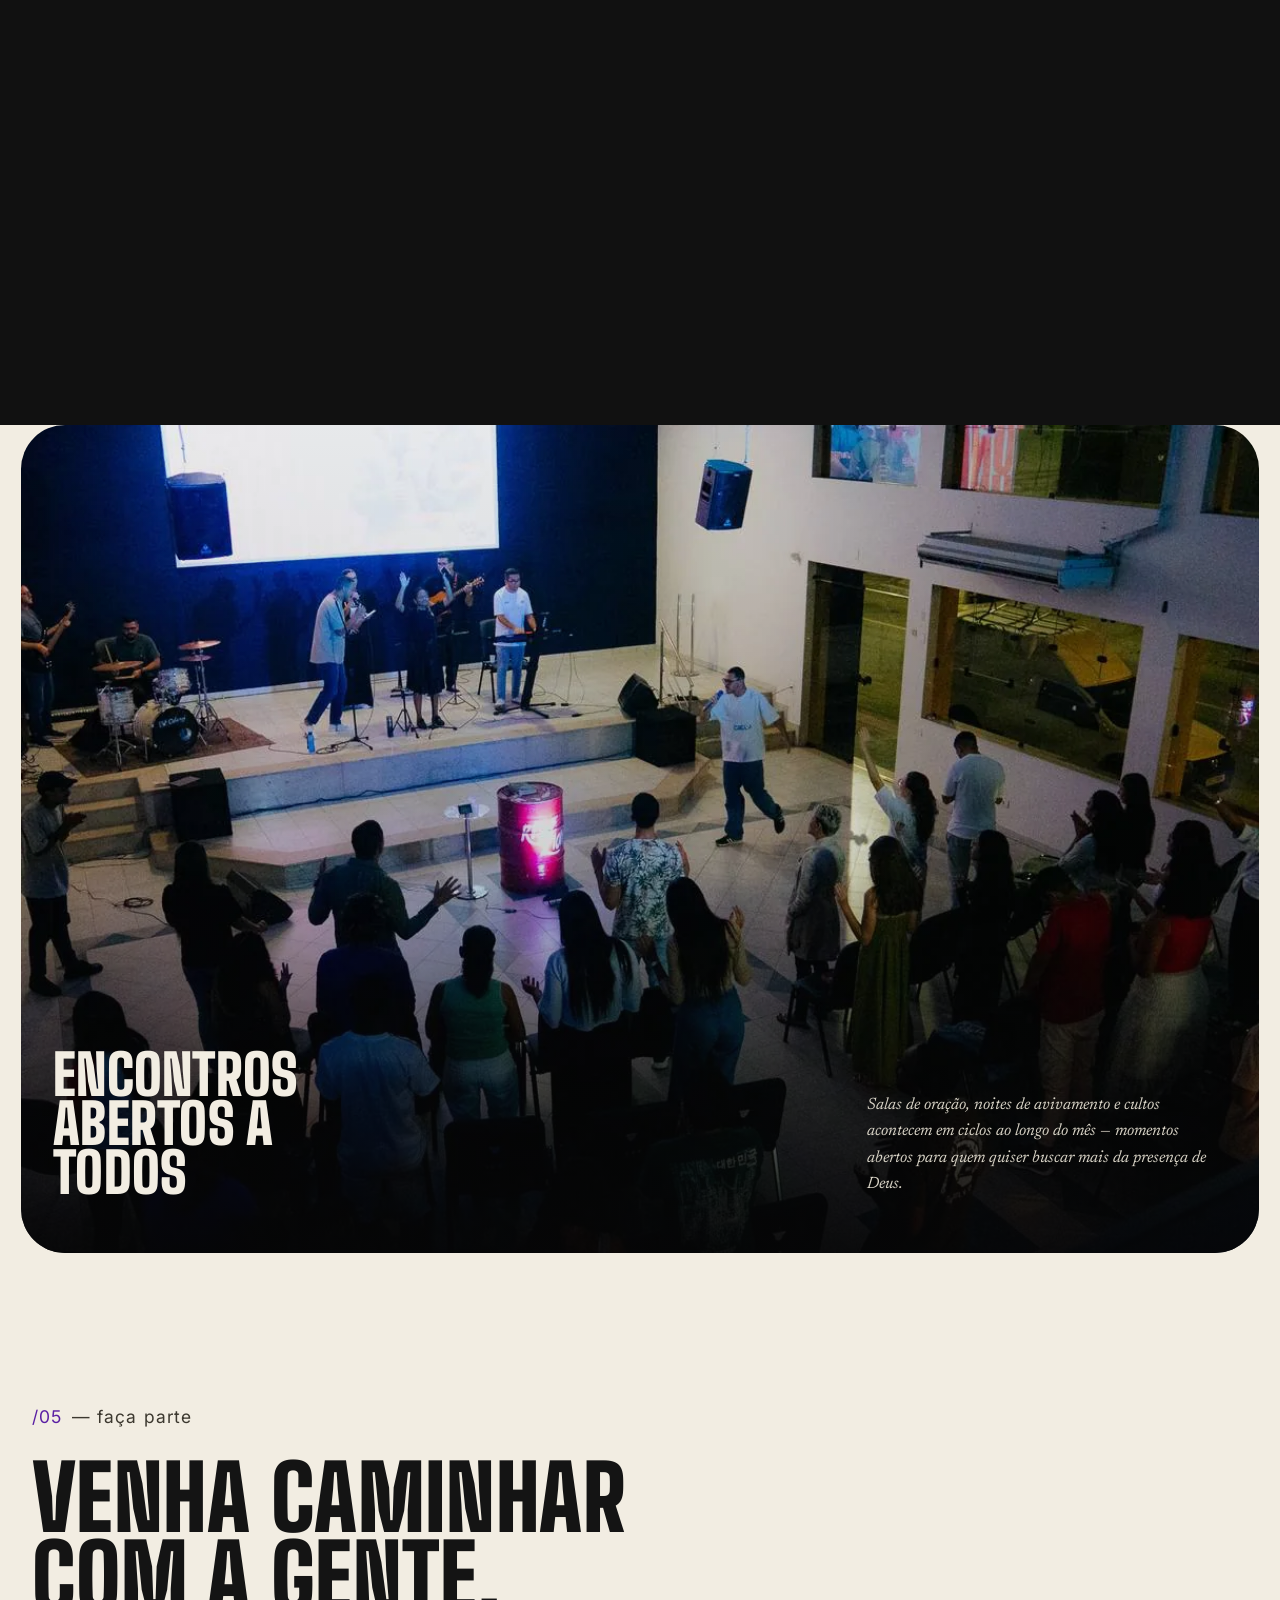
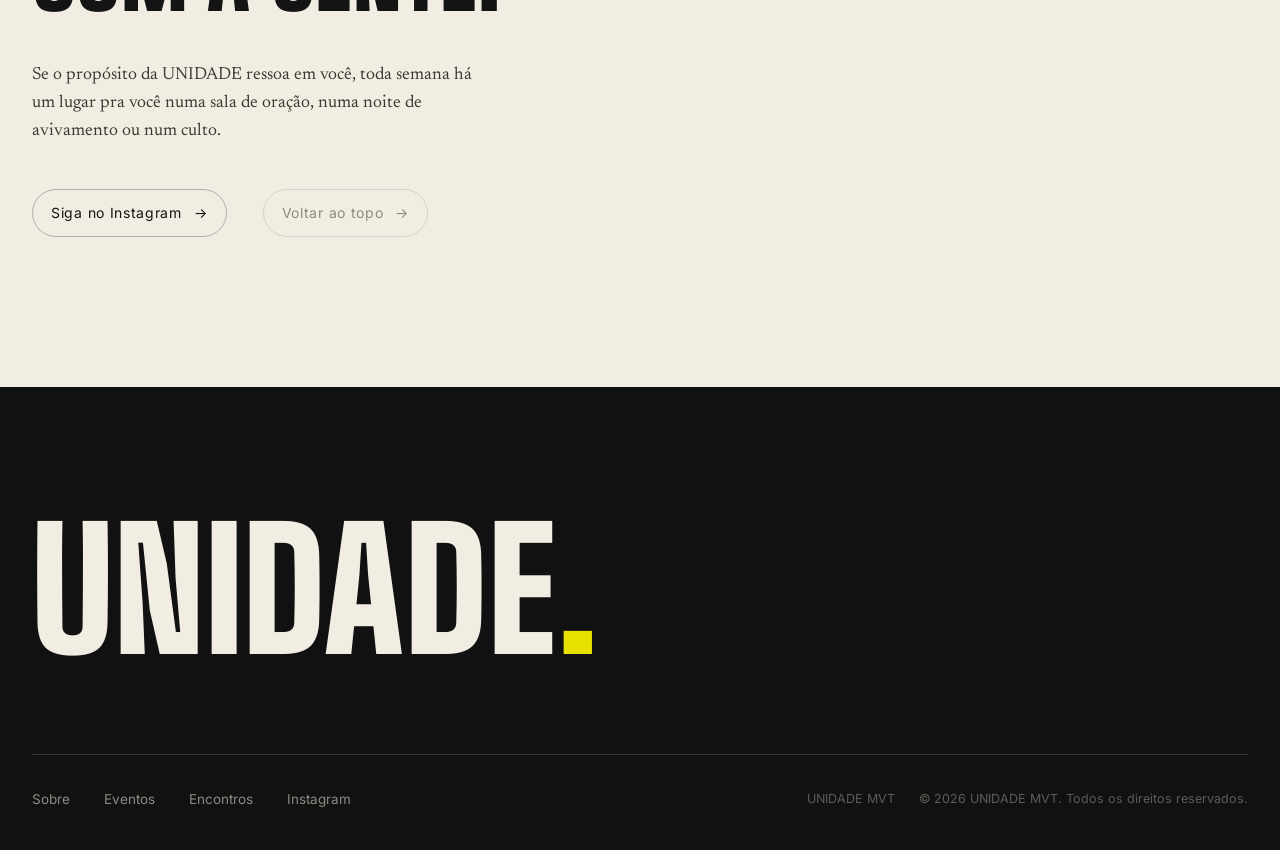
==== commit 71228bef: "Add files via upload" ====
--- a/index.html
+++ b/index.html
@@ -360,7 +360,7 @@
     text-transform:uppercase;
   }
   /* === CARROSSEIS INDEPENDENTES DOS PRÓXIMOS EVENTOS === */
-  .evento-carousel{position:relative;width:100%;height:100%;touch-action:pan-y;user-select:none;}
+  .evento-carousel{position:relative;width:100%;height:100%;overflow:hidden;touch-action:pan-y;user-select:none;}
   .evento-slides{display:flex;width:100%;height:100%;transition:transform .65s cubic-bezier(.22,.61,.36,1);will-change:transform;}
   .evento-slide{position:relative;flex:0 0 100%;width:100%;height:100%;overflow:hidden;}
   .evento-slide img{width:100%;height:100%;object-fit:cover;display:block;transform:scale(1.01);}
@@ -822,7 +822,7 @@
         <div class="evento-media carousel" data-carousel>
           <div class="evento-carousel">
             <div class="evento-slides">
-              <div class="evento-slide"><img src="sala-oracao-nova.webp" alt="Flyer da Sala de Oração — 10 de outubro"></div>
+              <div class="evento-slide"><img src="sala-oracao-1.webp" alt="Flyer da Sala de Oração — 10 de outubro"></div>
               <div class="evento-slide"><img src="NOV.webp" alt="Flyer da Sala de Oração — 28 de novembro"></div>
             </div>
             <button class="evento-arrow prev" type="button" aria-label="Imagem anterior">‹</button>
@@ -951,40 +951,92 @@
 </script>
 
 <script>
-/* Carrosséis independentes — arraste no celular ou use as setas */
-document.querySelectorAll('[data-carousel]').forEach((root) => {
-  const track = root.querySelector('.evento-slides');
-  const slides = Array.from(root.querySelectorAll('.evento-slide'));
-  if (slides.length <= 1) return;
-  const dots = root.querySelector('.evento-dots');
-  const count = root.querySelector('.evento-count');
-  const prev = root.querySelector('.evento-arrow.prev');
-  const next = root.querySelector('.evento-arrow.next');
-  let index = 0, startX = 0, dragging = false;
-
-  slides.forEach((_, i) => {
-    const dot = document.createElement('button');
-    dot.type = 'button'; dot.className = 'evento-dot' + (i === 0 ? ' active' : '');
-    dot.setAttribute('aria-label', `Ir para imagem ${i + 1}`);
-    dot.addEventListener('click', () => go(i));
-    dots.appendChild(dot);
+/* CARROSSÉIS INDEPENDENTES — clique, arraste ou deslize */
+document.addEventListener('DOMContentLoaded', function(){
+  document.querySelectorAll('[data-carousel]').forEach(function(root){
+    var track = root.querySelector('.evento-slides');
+    var slides = Array.prototype.slice.call(root.querySelectorAll('.evento-slide'));
+    if (!track || slides.length <= 1) return;
+
+    var dots = root.querySelector('.evento-dots');
+    var count = root.querySelector('.evento-count');
+    var prev = root.querySelector('.evento-arrow.prev');
+    var next = root.querySelector('.evento-arrow.next');
+    var index = 0;
+    var startX = 0;
+    var startY = 0;
+    var moving = false;
+
+    if (dots) {
+      slides.forEach(function(_, i){
+        var dot = document.createElement('button');
+        dot.type = 'button';
+        dot.className = 'evento-dot' + (i === 0 ? ' active' : '');
+        dot.setAttribute('aria-label', 'Ir para imagem ' + (i + 1));
+        dot.addEventListener('click', function(e){ e.stopPropagation(); go(i); });
+        dots.appendChild(dot);
+      });
+    }
+
+    function update(){
+      track.style.transform = 'translate3d(-' + (index * 100) + '%, 0, 0)';
+      var dotEls = dots ? dots.querySelectorAll('.evento-dot') : [];
+      Array.prototype.forEach.call(dotEls, function(d, n){
+        d.classList.toggle('active', n === index);
+      });
+      if (count) count.textContent = (index + 1) + ' / ' + slides.length;
+    }
+
+    function go(i){
+      index = (i + slides.length) % slides.length;
+      update();
+    }
+
+    if (prev) prev.addEventListener('click', function(e){ e.preventDefault(); e.stopPropagation(); go(index - 1); });
+    if (next) next.addEventListener('click', function(e){ e.preventDefault(); e.stopPropagation(); go(index + 1); });
+
+    root.addEventListener('touchstart', function(e){
+      if (!e.touches || !e.touches[0]) return;
+      startX = e.touches[0].clientX;
+      startY = e.touches[0].clientY;
+      moving = true;
+    }, {passive:true});
+
+    root.addEventListener('touchend', function(e){
+      if (!moving || !e.changedTouches || !e.changedTouches[0]) return;
+      moving = false;
+      var dx = e.changedTouches[0].clientX - startX;
+      var dy = e.changedTouches[0].clientY - startY;
+      if (Math.abs(dx) > 45 && Math.abs(dx) > Math.abs(dy)) {
+        go(index + (dx < 0 ? 1 : -1));
+      }
+    }, {passive:true});
+
+    /* Mouse drag no computador */
+    root.addEventListener('mousedown', function(e){
+      if (e.button !== 0) return;
+      startX = e.clientX;
+      startY = e.clientY;
+      moving = true;
+      root.classList.add('is-dragging');
+    });
+    root.addEventListener('mouseup', function(e){
+      if (!moving) return;
+      moving = false;
+      root.classList.remove('is-dragging');
+      var dx = e.clientX - startX;
+      var dy = e.clientY - startY;
+      if (Math.abs(dx) > 45 && Math.abs(dx) > Math.abs(dy)) {
+        go(index + (dx < 0 ? 1 : -1));
+      }
+    });
+    root.addEventListener('mouseleave', function(){
+      moving = false;
+      root.classList.remove('is-dragging');
+    });
+
+    update();
   });
-  const dotEls = Array.from(dots.children);
-
-  function go(i) {
-    index = (i + slides.length) % slides.length;
-    track.style.transform = `translateX(-${index * 100}%)`;
-    dotEls.forEach((d, n) => d.classList.toggle('active', n === index));
-    if (count) count.textContent = `${index + 1} / ${slides.length}`;
-  }
-  prev.addEventListener('click', () => go(index - 1));
-  next.addEventListener('click', () => go(index + 1));
-  root.addEventListener('pointerdown', e => { startX = e.clientX; dragging = true; root.setPointerCapture?.(e.pointerId); });
-  root.addEventListener('pointerup', e => {
-    if (!dragging) return; dragging = false; const dx = e.clientX - startX;
-    if (Math.abs(dx) > 45) go(index + (dx < 0 ? 1 : -1));
-  });
-  root.addEventListener('pointercancel', () => dragging = false);
 });
 </script>
 </body>
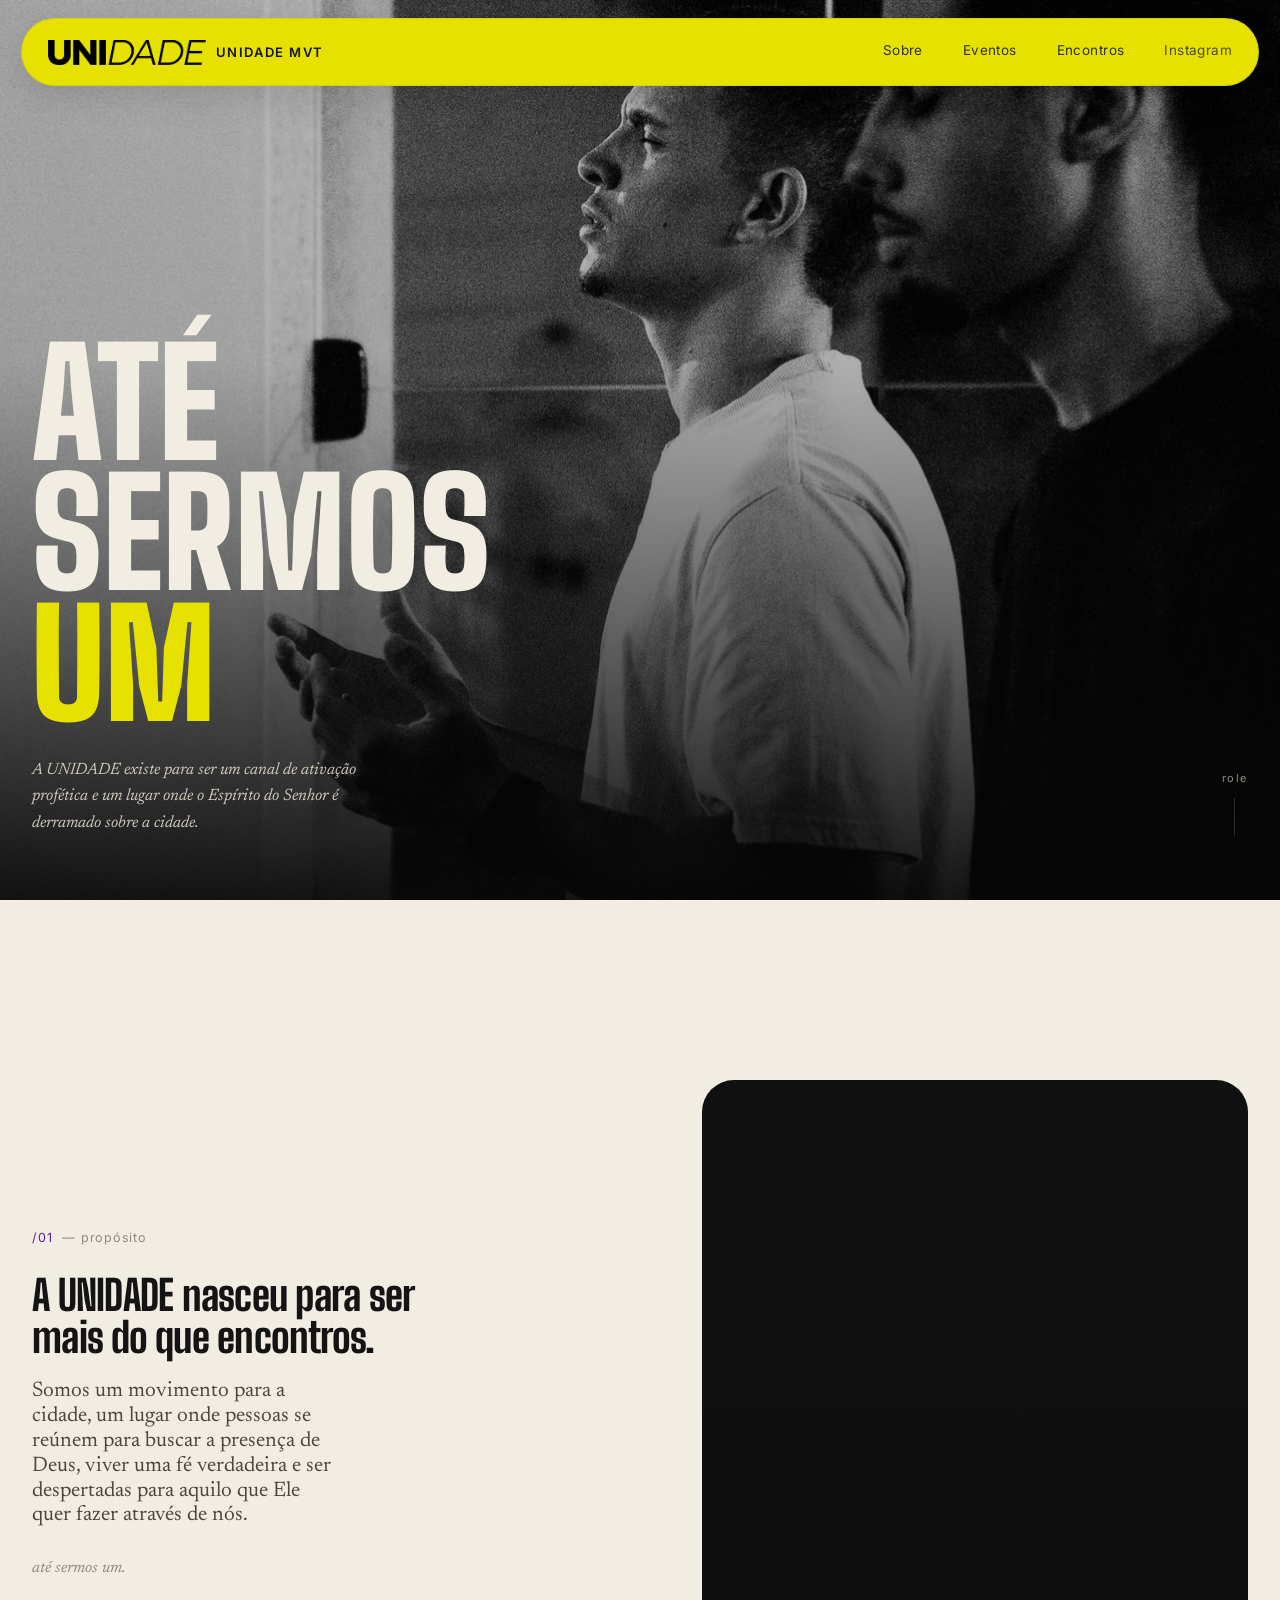
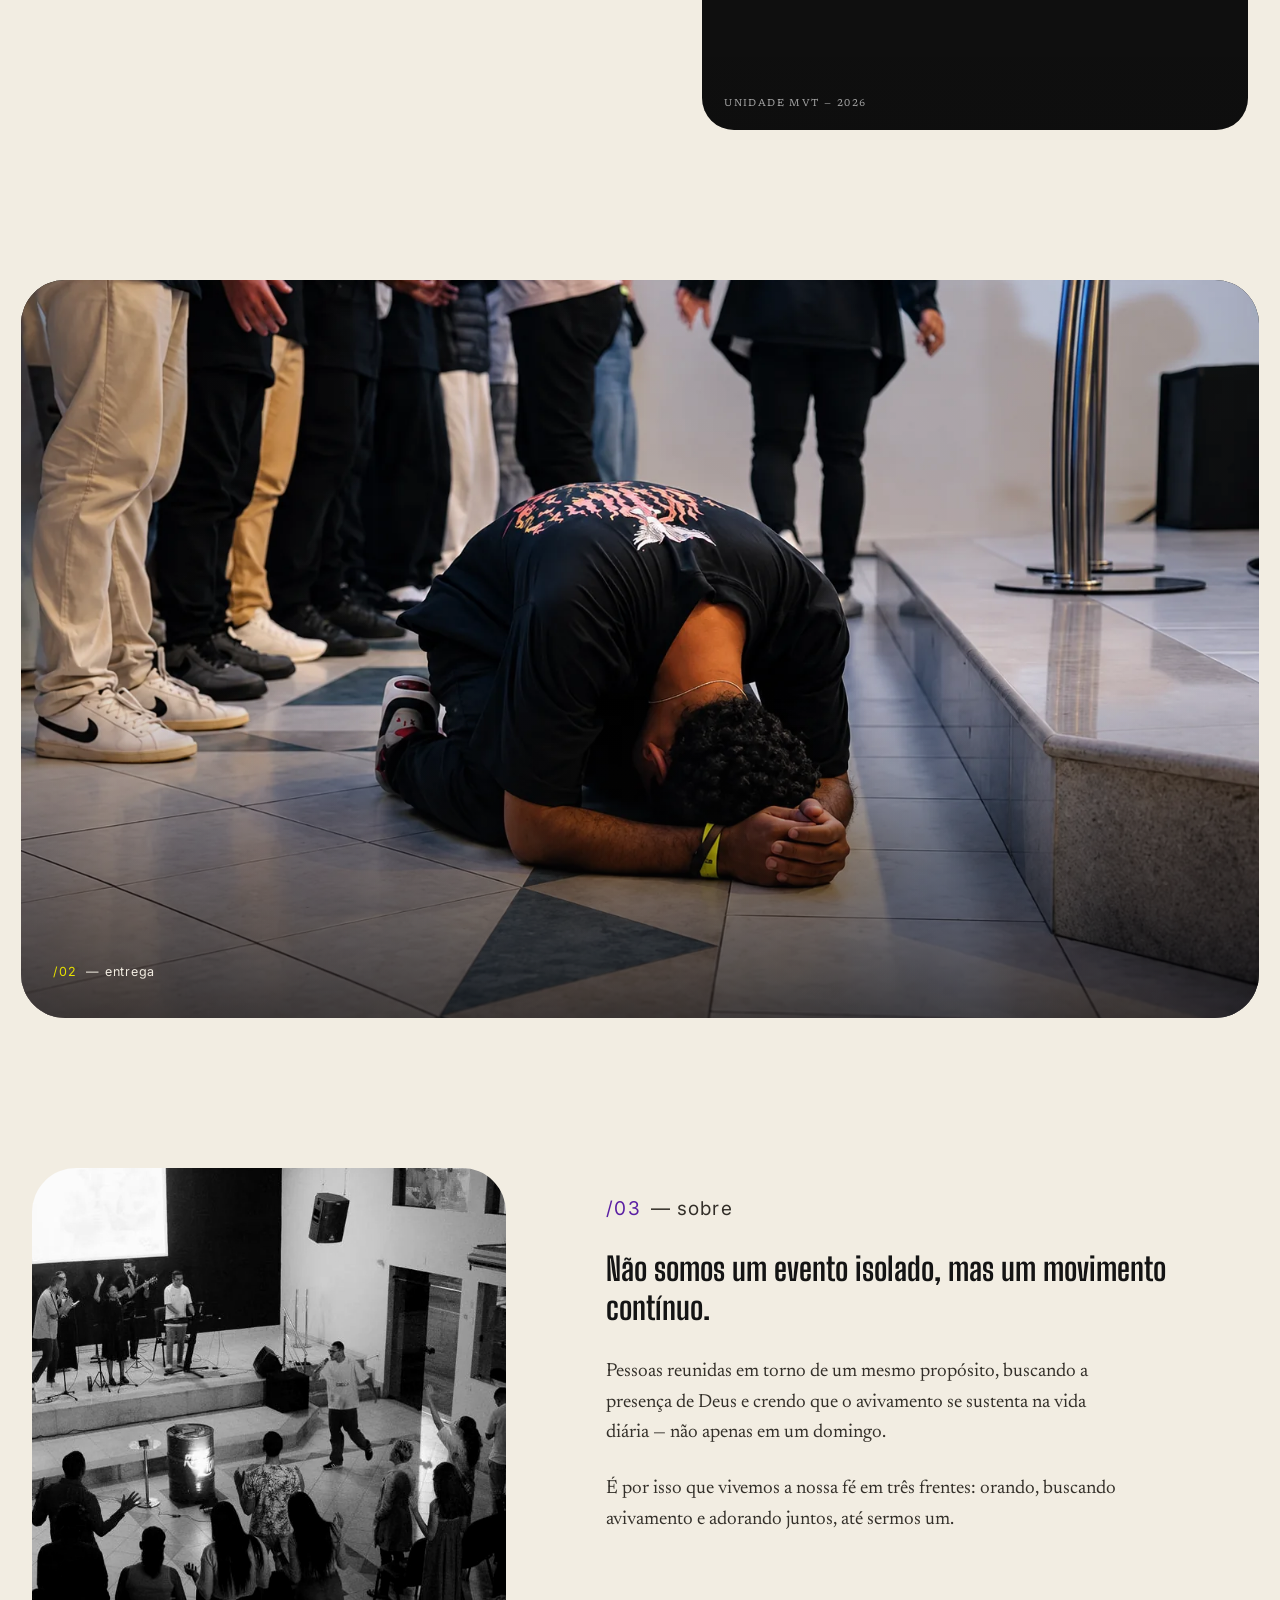
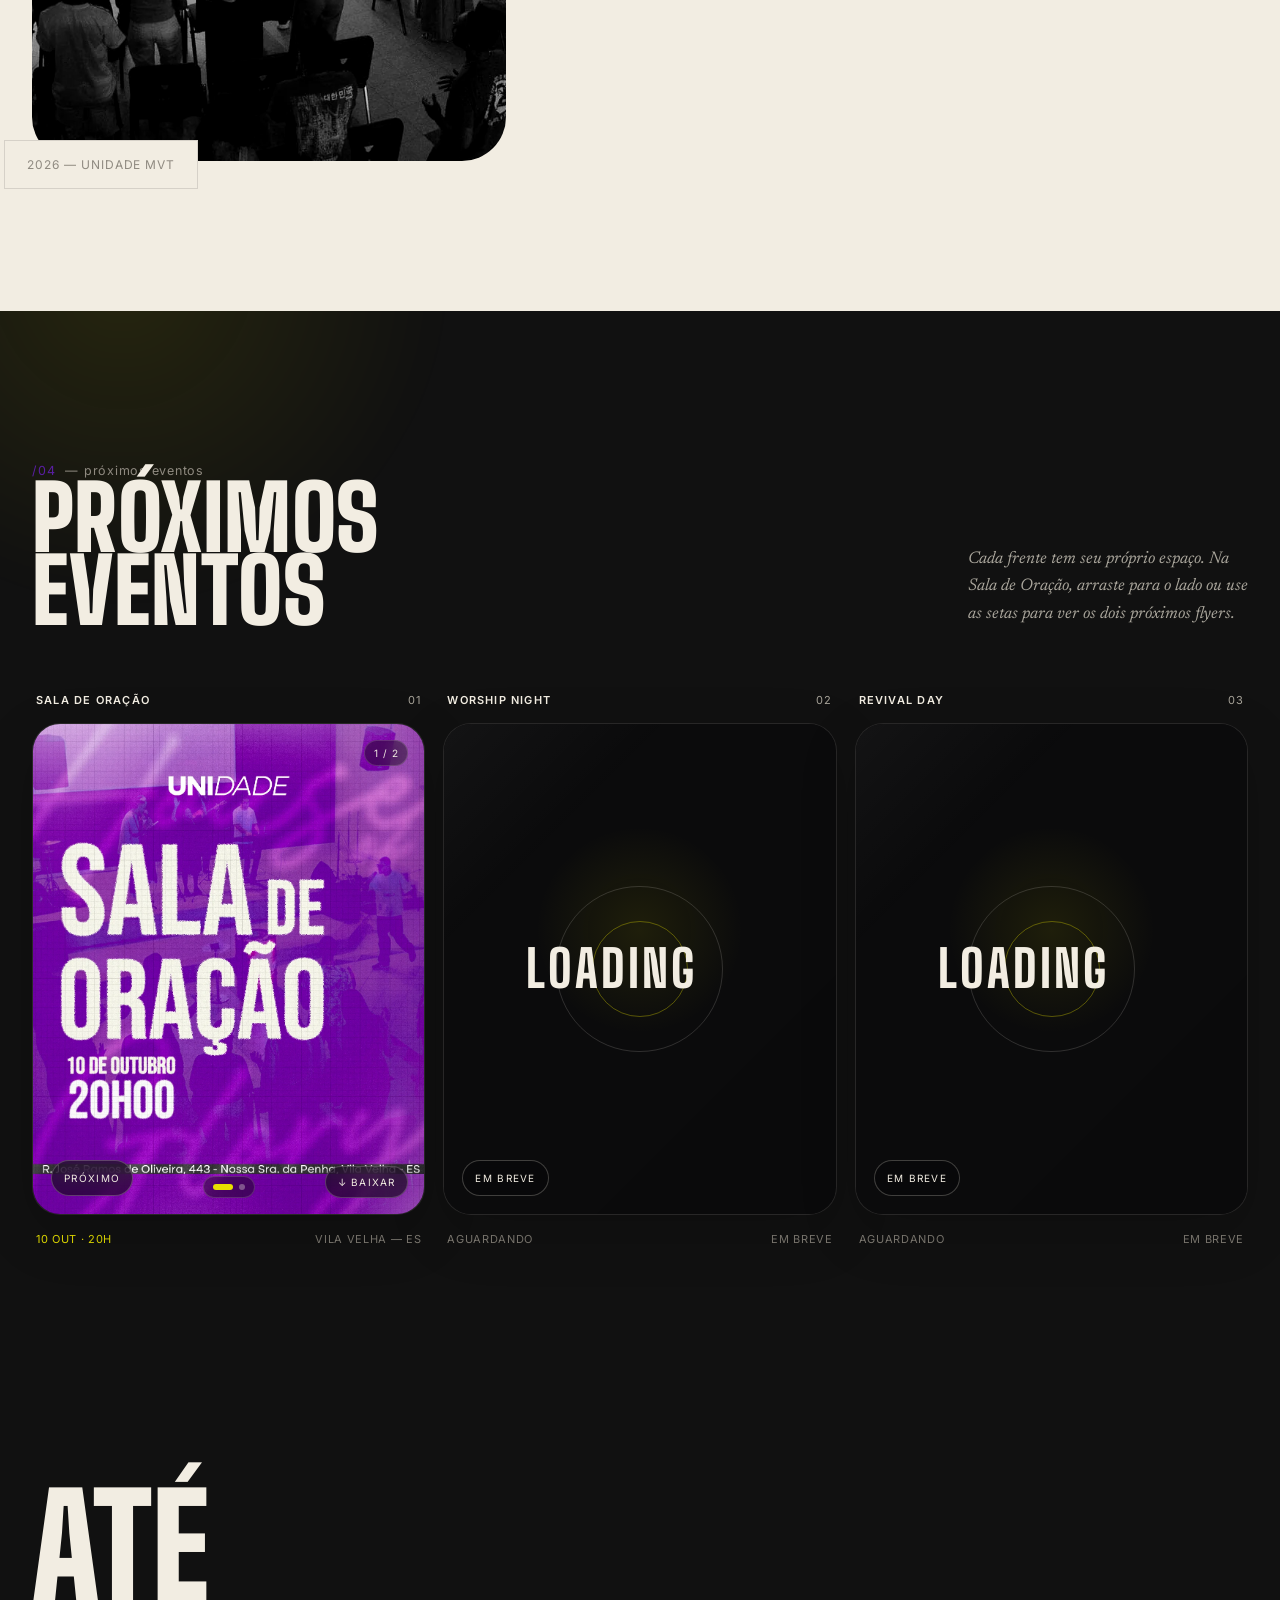
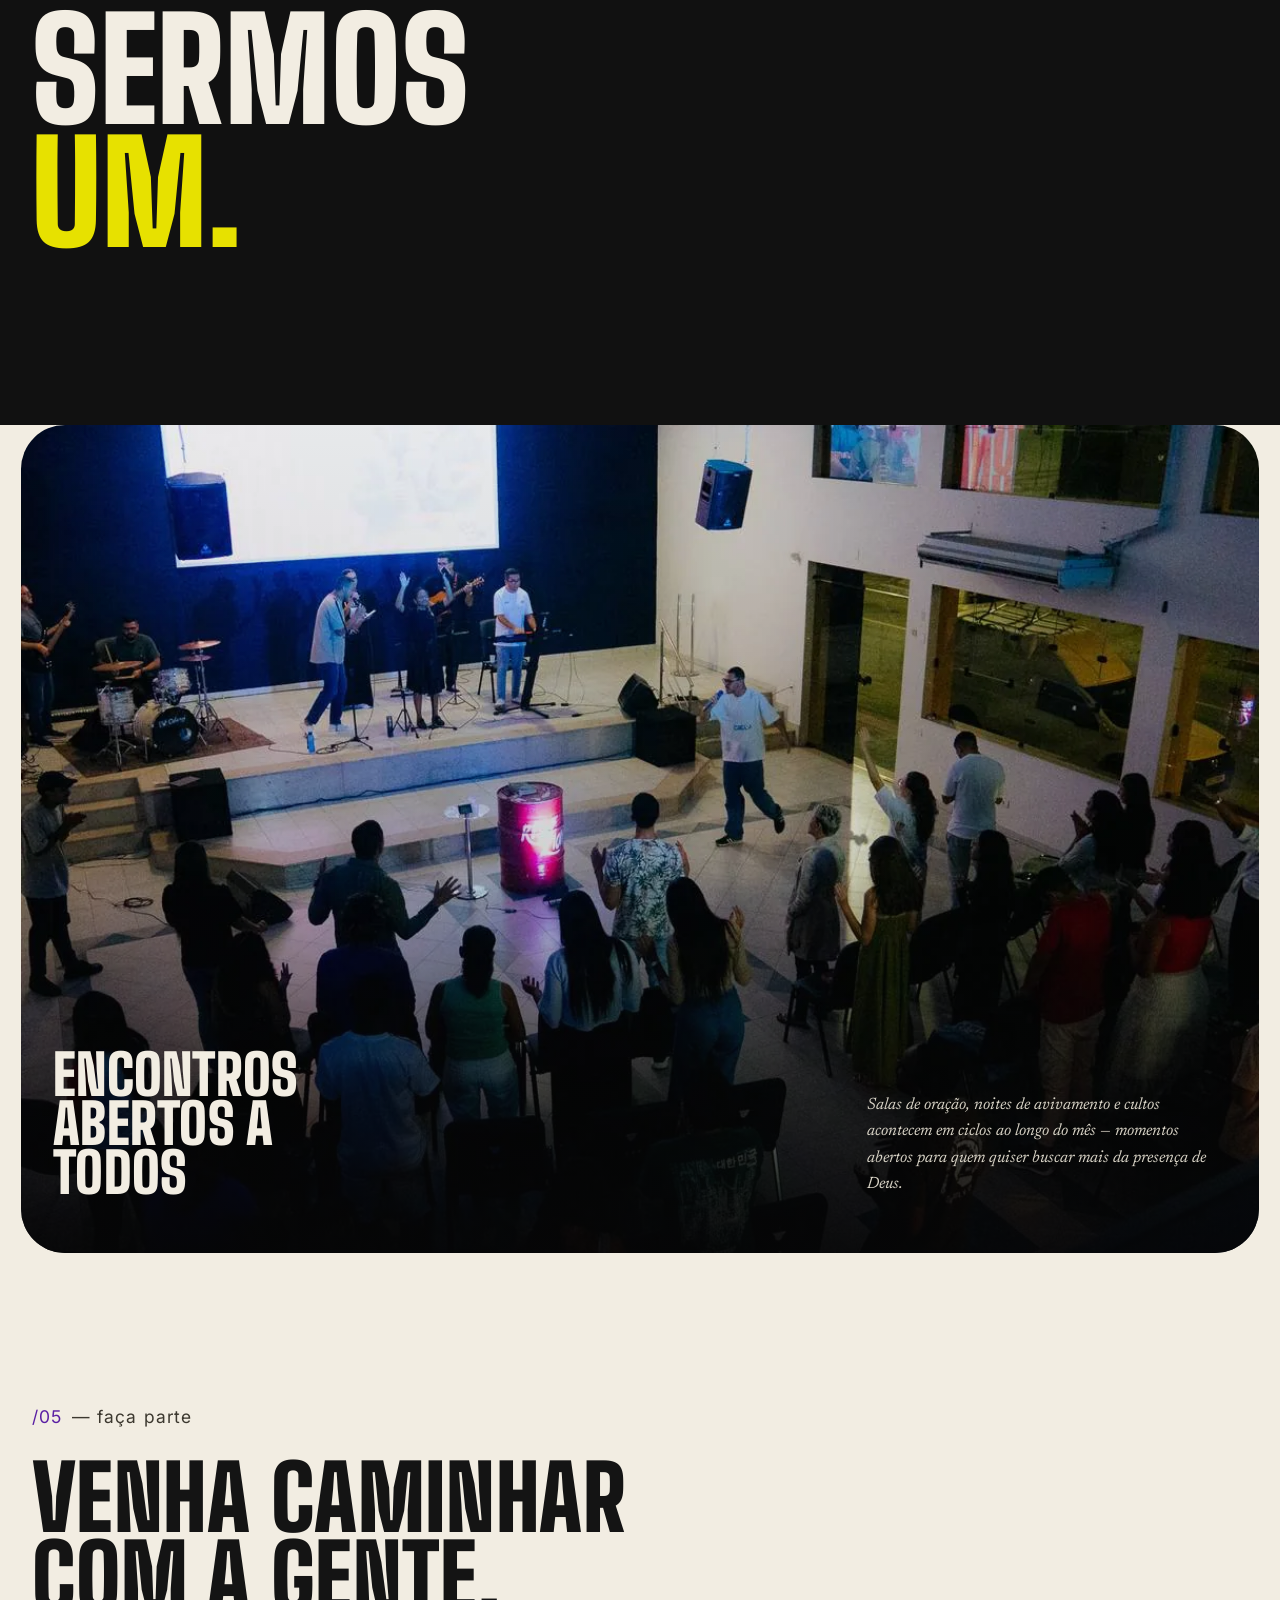
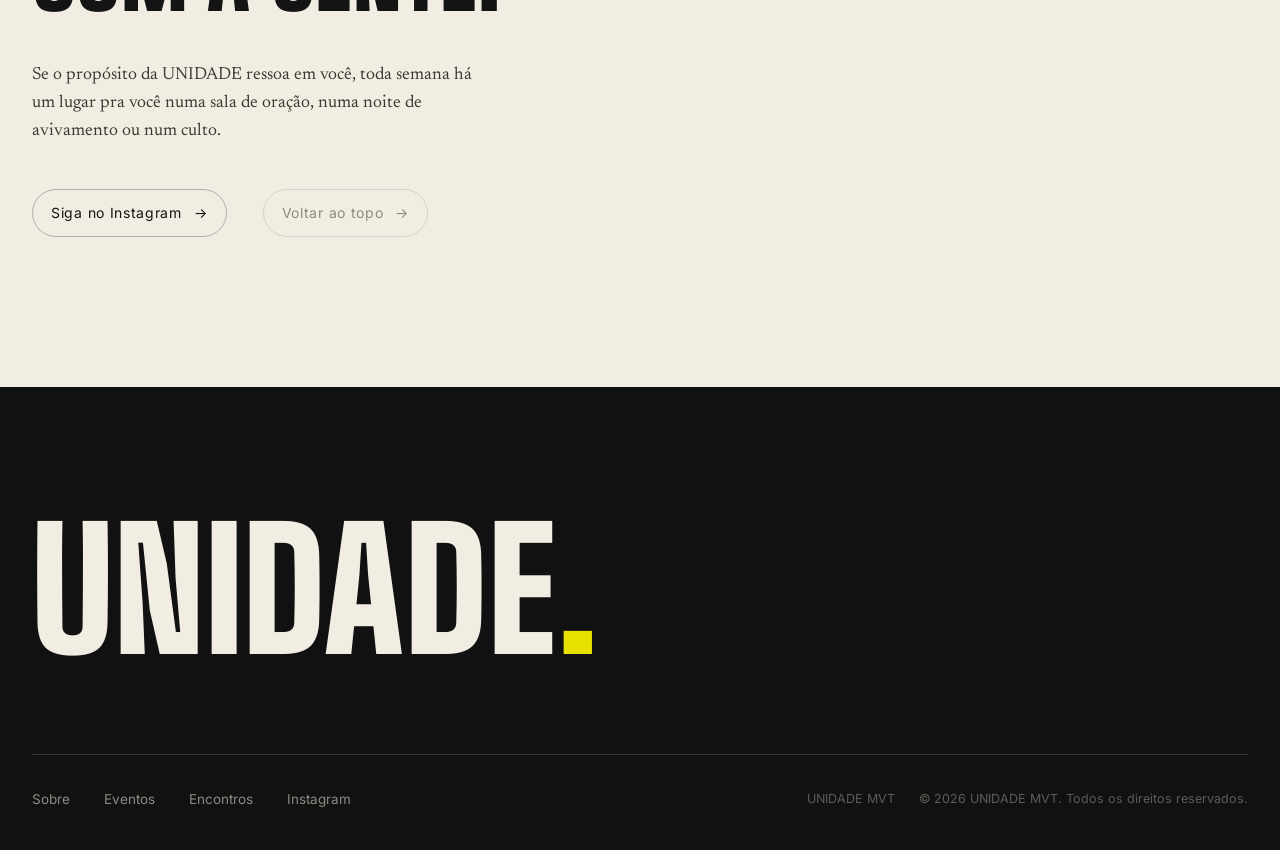
==== commit 99ec0aa7: "Add files via upload" ====
--- a/index.html
+++ b/index.html
@@ -374,6 +374,9 @@
   .evento-dot{width:6px;height:6px;border:0;border-radius:50%;padding:0;background:rgba(242,237,226,.35);cursor:pointer;transition:width .25s ease,background .25s ease;}
   .evento-dot.active{width:20px;border-radius:999px;background:var(--accent);}
   .evento-count{position:absolute;right:16px;top:16px;z-index:6;padding:6px 9px;border:1px solid rgba(242,237,226,.16);border-radius:999px;background:rgba(8,8,9,.42);backdrop-filter:blur(8px);color:#f2ede2;font:10px Inter,sans-serif;letter-spacing:.08em;}
+  .evento-download{position:absolute;right:16px;bottom:16px;z-index:7;display:inline-flex;align-items:center;gap:7px;padding:9px 12px;border:1px solid rgba(242,237,226,.22);border-radius:999px;background:rgba(8,8,9,.58);backdrop-filter:blur(10px);color:#f2ede2;text-decoration:none;font:10px Inter,sans-serif;letter-spacing:.12em;text-transform:uppercase;transition:background .25s ease,transform .25s ease;}
+  .evento-download:hover{background:rgba(8,8,9,.86);transform:translateY(-2px);}
+
   @media (hover:none){.evento-arrow{opacity:1;transform:translateY(-50%) scale(.92);}.evento-arrow.prev{left:10px;}.evento-arrow.next{right:10px;}}
   @media (prefers-reduced-motion:reduce){.evento-slides{transition:none!important;}}
 
@@ -812,7 +815,7 @@
         <p class="label"><span class="n">/04</span> — próximos eventos</p>
         <h2>Próximos<br>eventos</h2>
       </div>
-      <p class="eventos-intro">Cada frente tem seu próprio espaço. Arraste para o lado ou use as setas para navegar entre os próximos eventos.</p>
+      <p class="eventos-intro">Cada frente tem seu próprio espaço. Na Sala de Oração, arraste para o lado ou use as setas para ver os dois próximos flyers.</p>
     </div>
 
     <div class="eventos-grid">
@@ -822,17 +825,18 @@
         <div class="evento-media carousel" data-carousel>
           <div class="evento-carousel">
             <div class="evento-slides">
-              <div class="evento-slide"><img src="sala-oracao-1.webp" alt="Flyer da Sala de Oração — 10 de outubro"></div>
-              <div class="evento-slide"><img src="NOV.webp" alt="Flyer da Sala de Oração — 28 de novembro"></div>
+              <div class="evento-slide" data-date="10 OUT · 20H" data-place="Vila Velha — ES"><img src="sala-oracao-10-outubro.webp" alt="Flyer da Sala de Oração — 10 de outubro"></div>
+              <div class="evento-slide" data-date="28 NOV · 20H" data-place="Vila Velha — ES"><img src="sala-oracao-28-novembro.webp" alt="Flyer da Sala de Oração — 28 de novembro"></div>
             </div>
             <button class="evento-arrow prev" type="button" aria-label="Imagem anterior">‹</button>
             <button class="evento-arrow next" type="button" aria-label="Próxima imagem">›</button>
             <div class="evento-dots" aria-label="Navegação das imagens"></div>
             <span class="evento-count">1 / 2</span>
+            <a class="evento-download" href="sala-oracao-10-outubro.webp" download="sala-oracao-10-outubro.webp" aria-label="Baixar esta imagem">↓ Baixar</a>
             <span class="evento-status">Próximo</span>
           </div>
         </div>
-        <div class="evento-meta"><span class="active">10 OUT · 20H</span><span>Vila Velha — ES</span></div>
+        <div class="evento-meta"><span class="active" data-current-date>10 OUT · 20H</span><span data-current-place>Vila Velha — ES</span></div>
       </article>
 
       <article class="evento-card reveal">
@@ -960,6 +964,9 @@
 
     var dots = root.querySelector('.evento-dots');
     var count = root.querySelector('.evento-count');
+    var download = root.querySelector('.evento-download');
+    var currentDate = root.closest('.evento-card').querySelector('[data-current-date]');
+    var currentPlace = root.closest('.evento-card').querySelector('[data-current-place]');
     var prev = root.querySelector('.evento-arrow.prev');
     var next = root.querySelector('.evento-arrow.next');
     var index = 0;
@@ -985,6 +992,15 @@
         d.classList.toggle('active', n === index);
       });
       if (count) count.textContent = (index + 1) + ' / ' + slides.length;
+      var activeSlide = slides[index];
+      var image = activeSlide ? activeSlide.querySelector('img') : null;
+      if (download && image) {
+        var file = image.getAttribute('src');
+        download.href = file;
+        download.download = file.split('/').pop();
+      }
+      if (currentDate && activeSlide && activeSlide.dataset.date) currentDate.textContent = activeSlide.dataset.date;
+      if (currentPlace && activeSlide && activeSlide.dataset.place) currentPlace.textContent = activeSlide.dataset.place;
     }
 
     function go(i){
@@ -994,8 +1010,10 @@
 
     if (prev) prev.addEventListener('click', function(e){ e.preventDefault(); e.stopPropagation(); go(index - 1); });
     if (next) next.addEventListener('click', function(e){ e.preventDefault(); e.stopPropagation(); go(index + 1); });
+    if (download) download.addEventListener('click', function(e){ e.stopPropagation(); });
 
     root.addEventListener('touchstart', function(e){
+      if (e.target.closest && e.target.closest('button, a')) return;
       if (!e.touches || !e.touches[0]) return;
       startX = e.touches[0].clientX;
       startY = e.touches[0].clientY;
@@ -1014,6 +1032,7 @@
 
     /* Mouse drag no computador */
     root.addEventListener('mousedown', function(e){
+      if (e.target.closest && e.target.closest('button, a')) return;
       if (e.button !== 0) return;
       startX = e.clientX;
       startY = e.clientY;
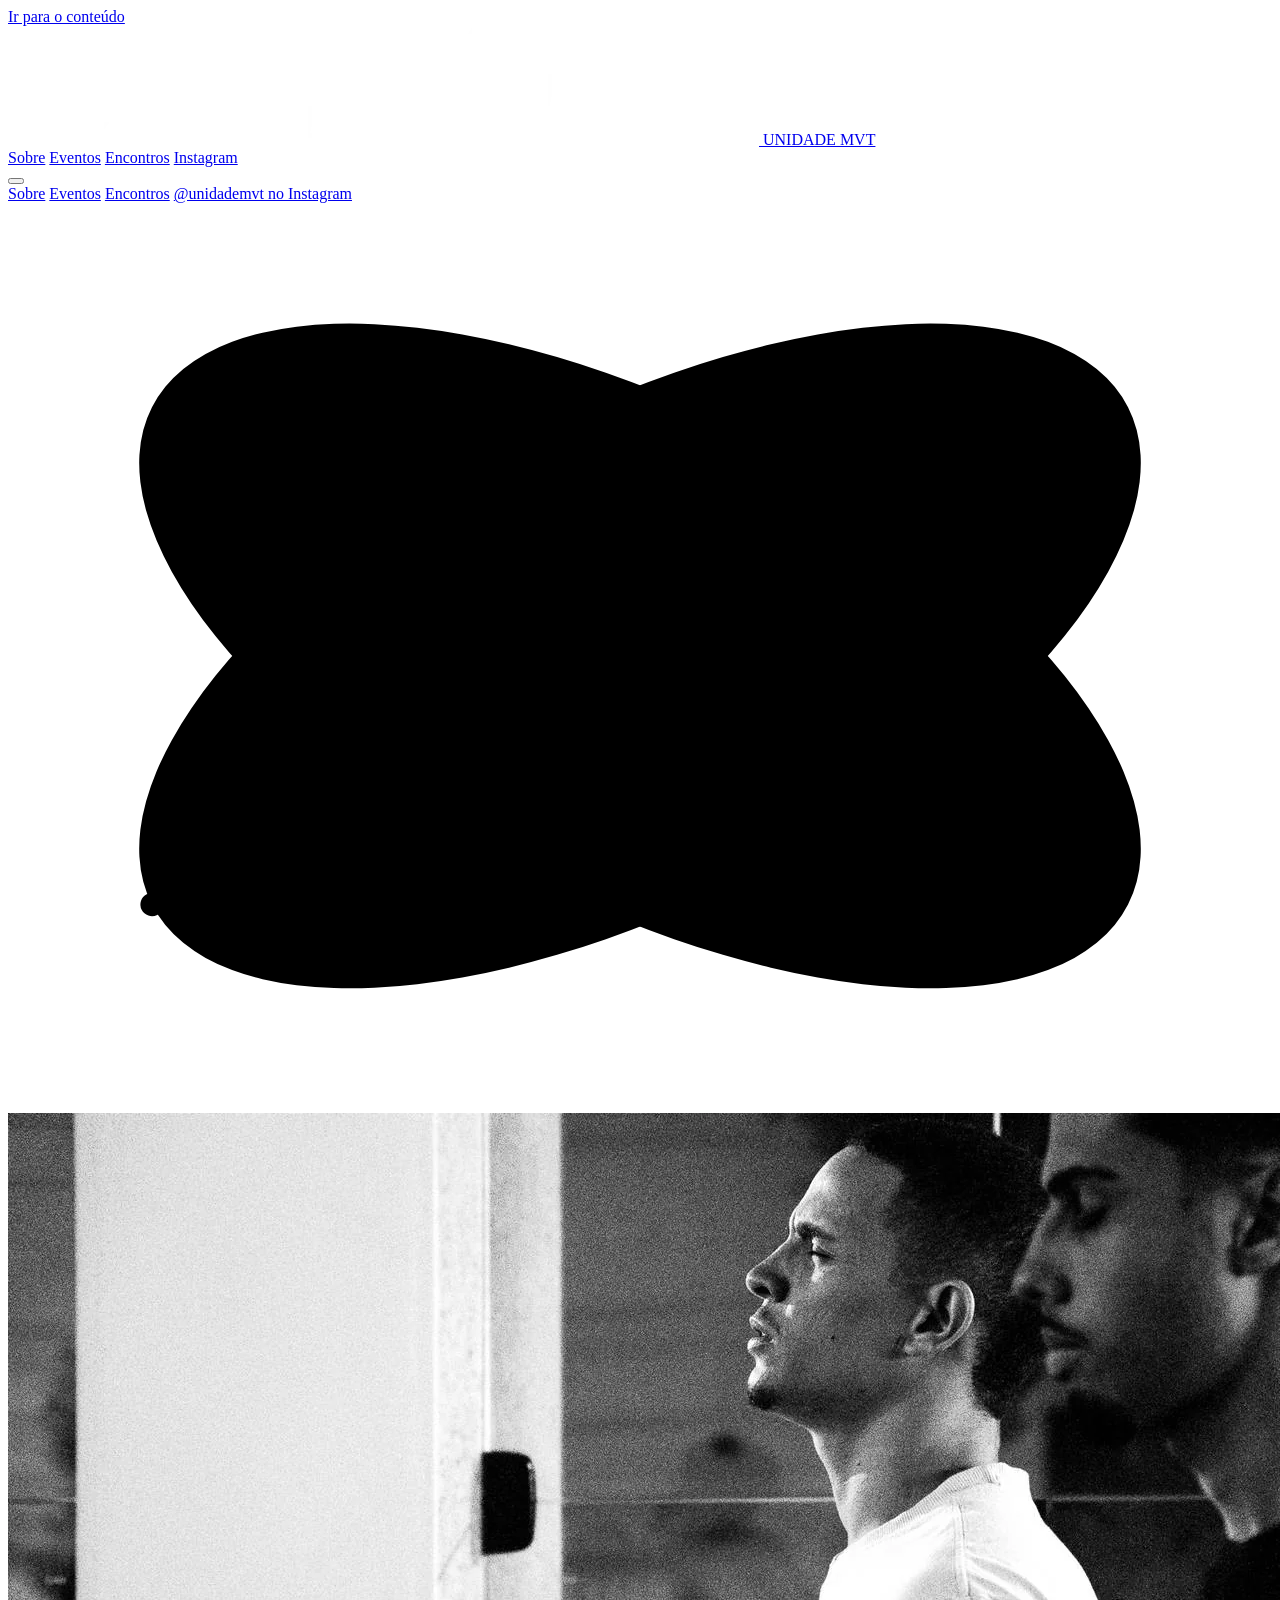
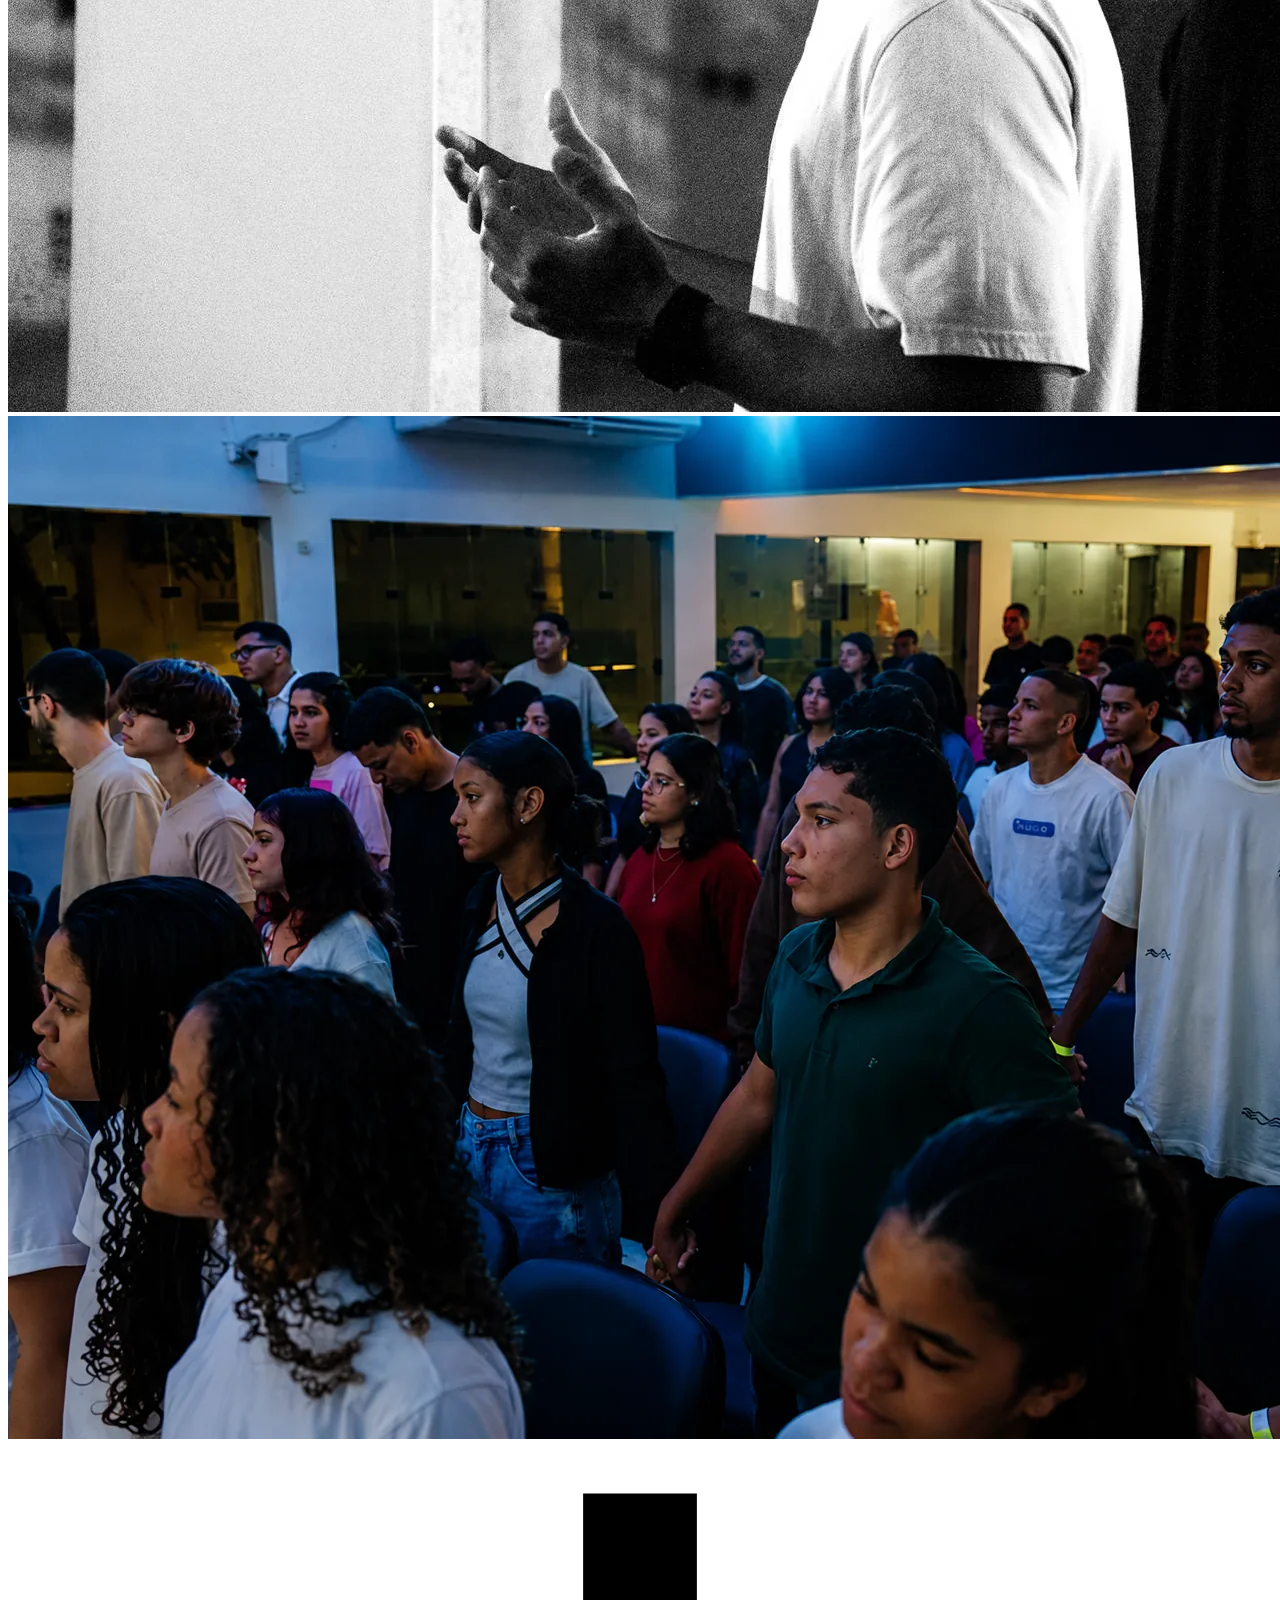
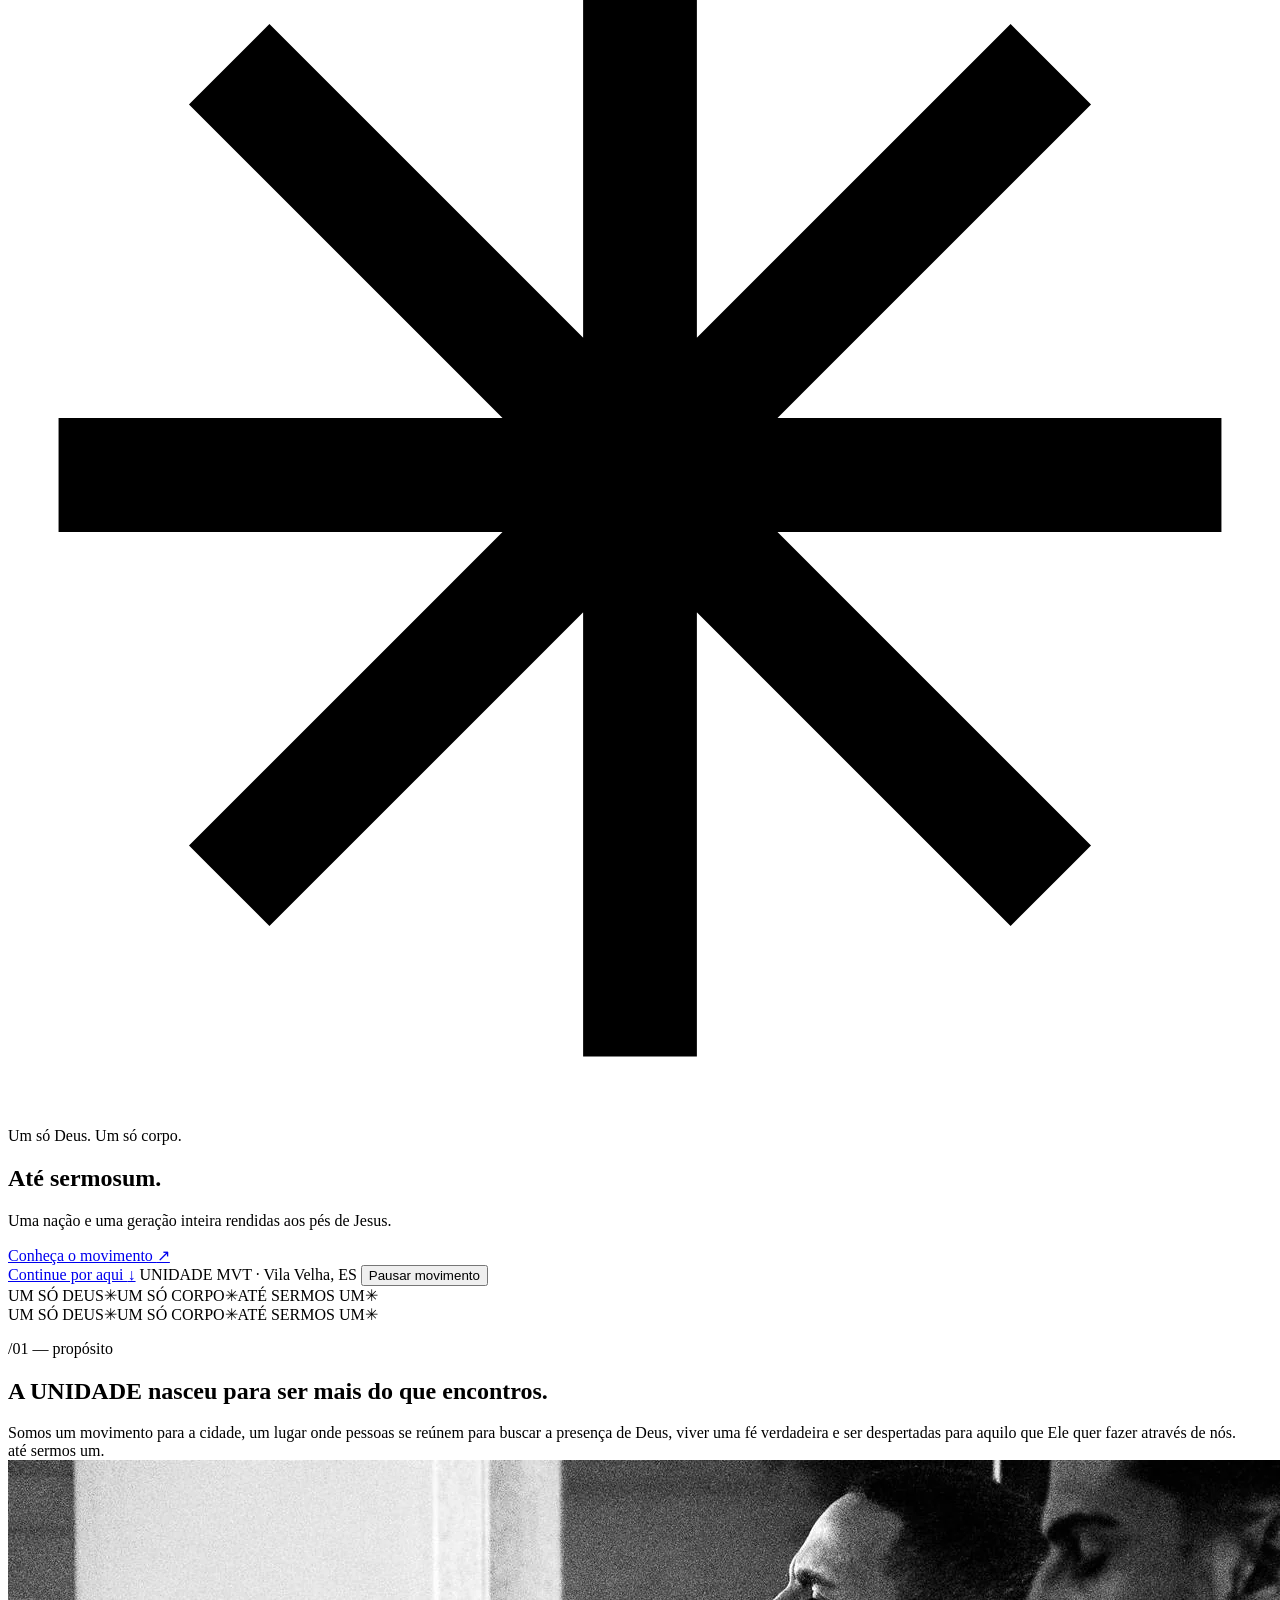
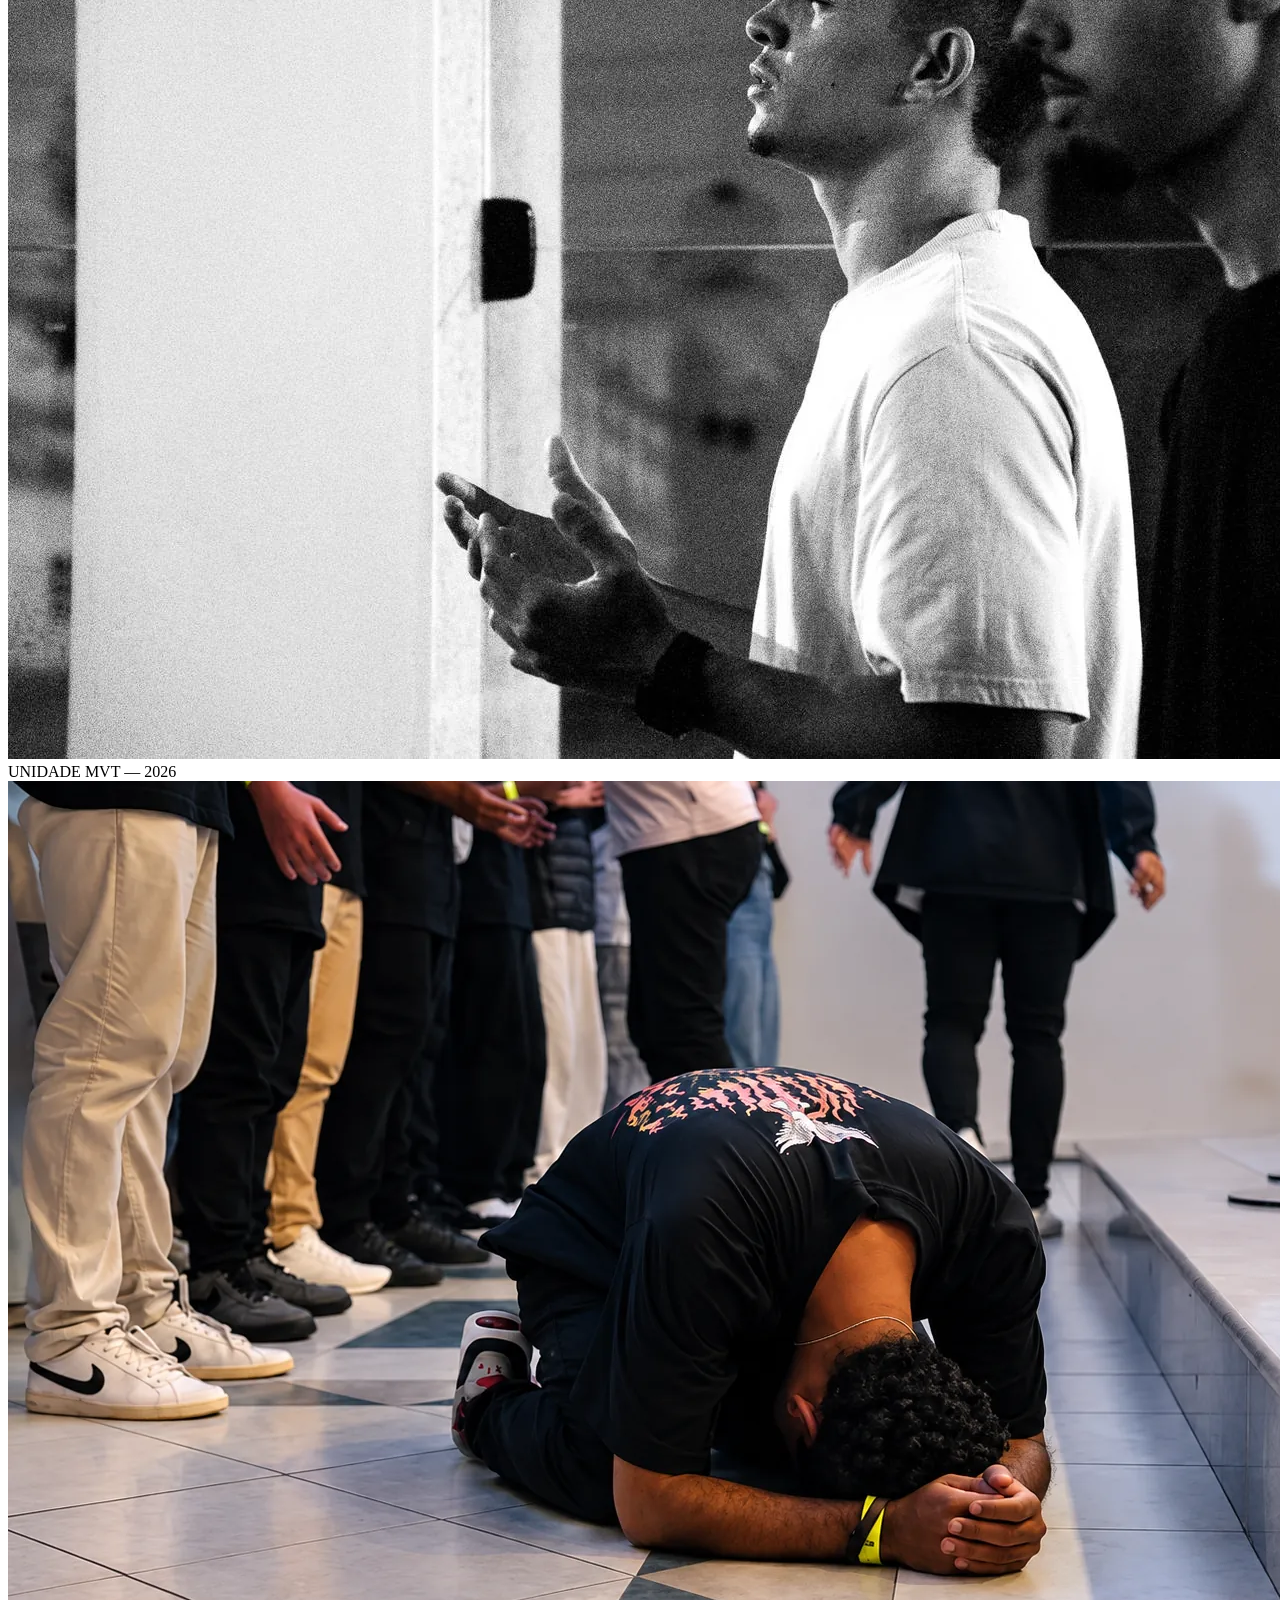
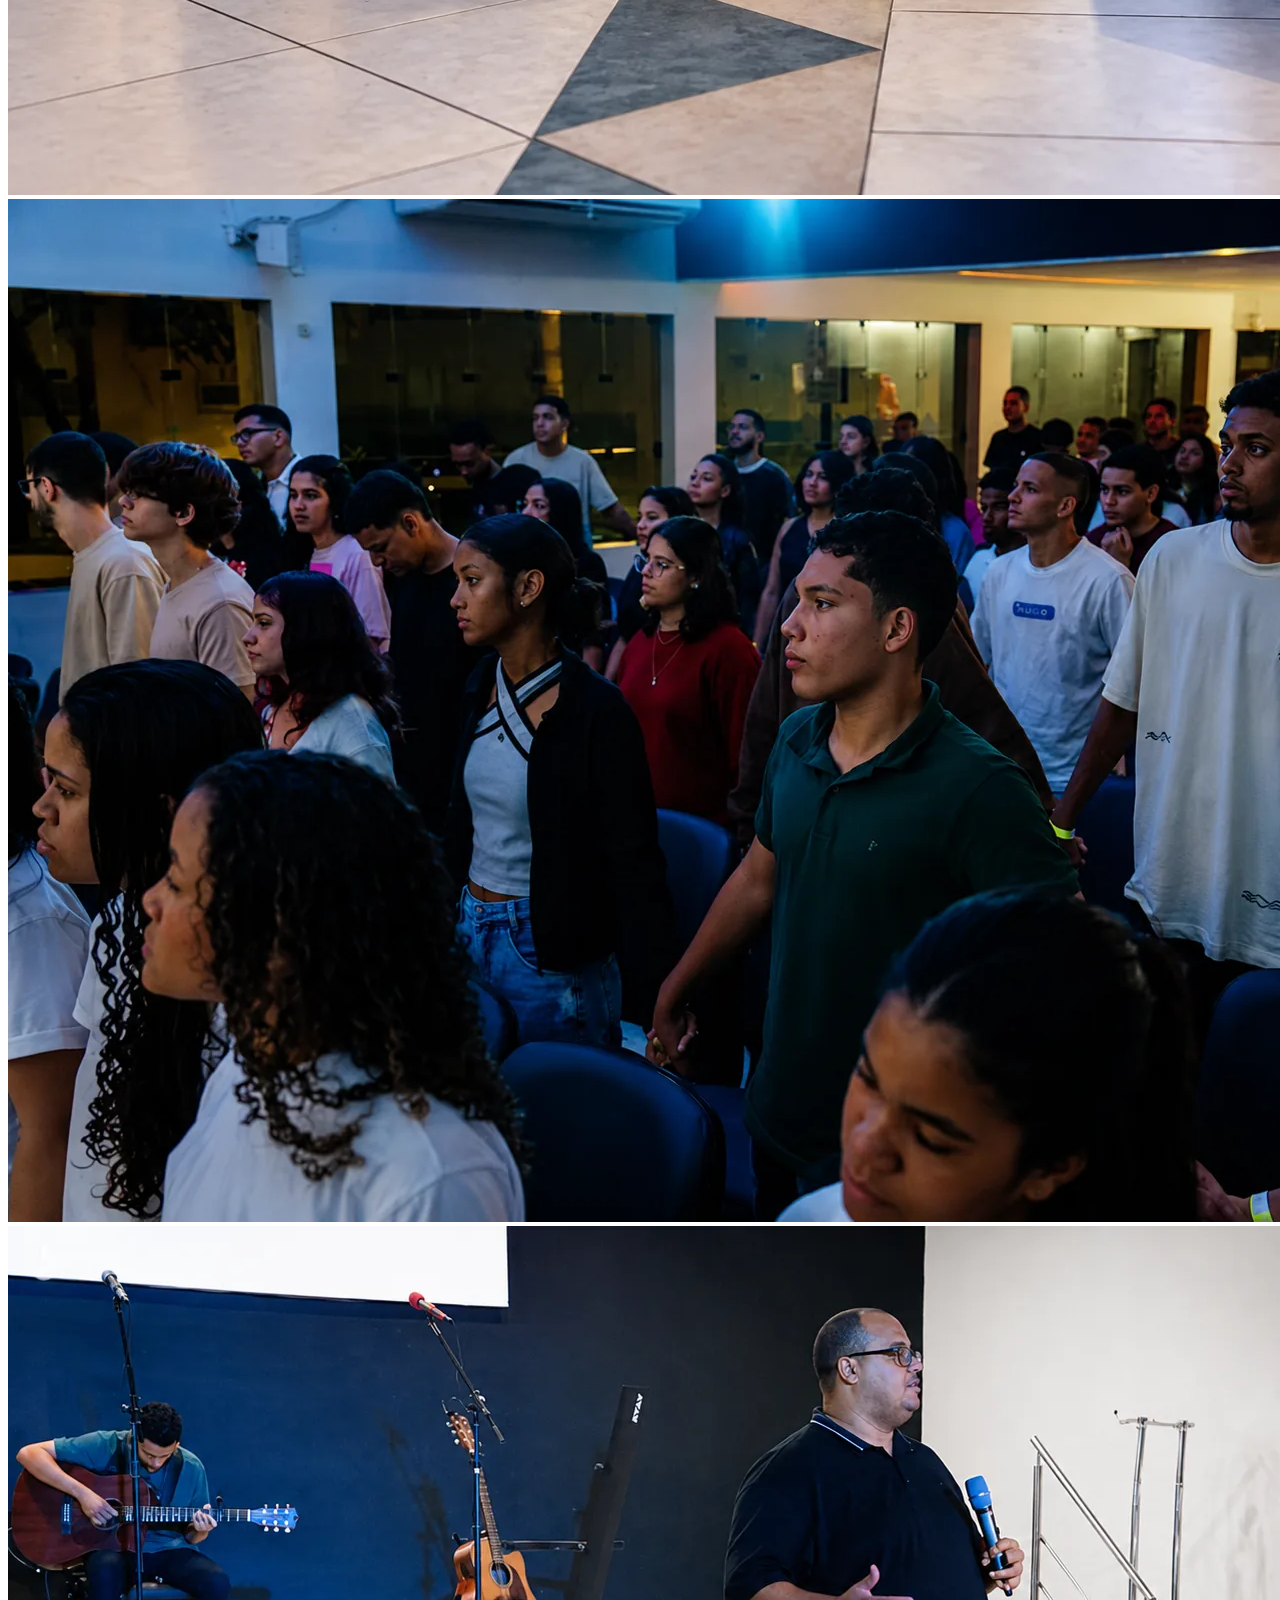
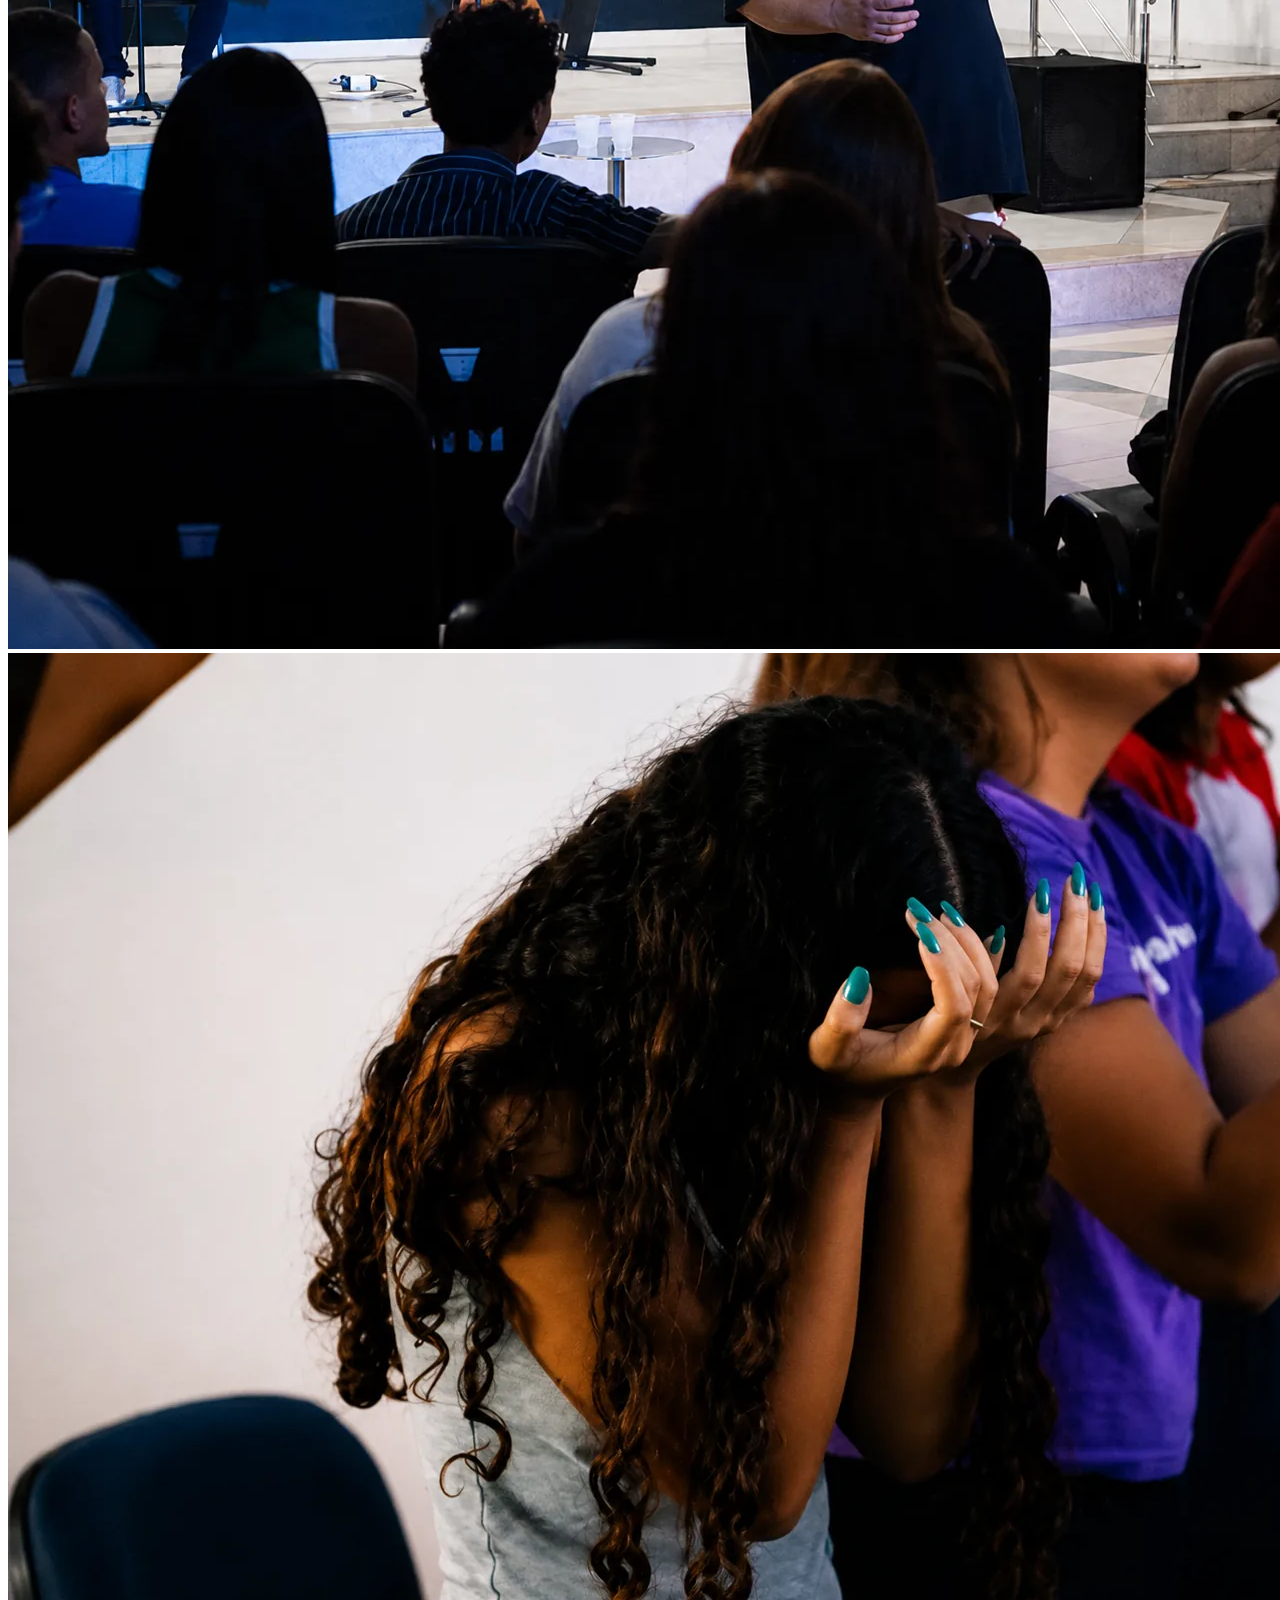
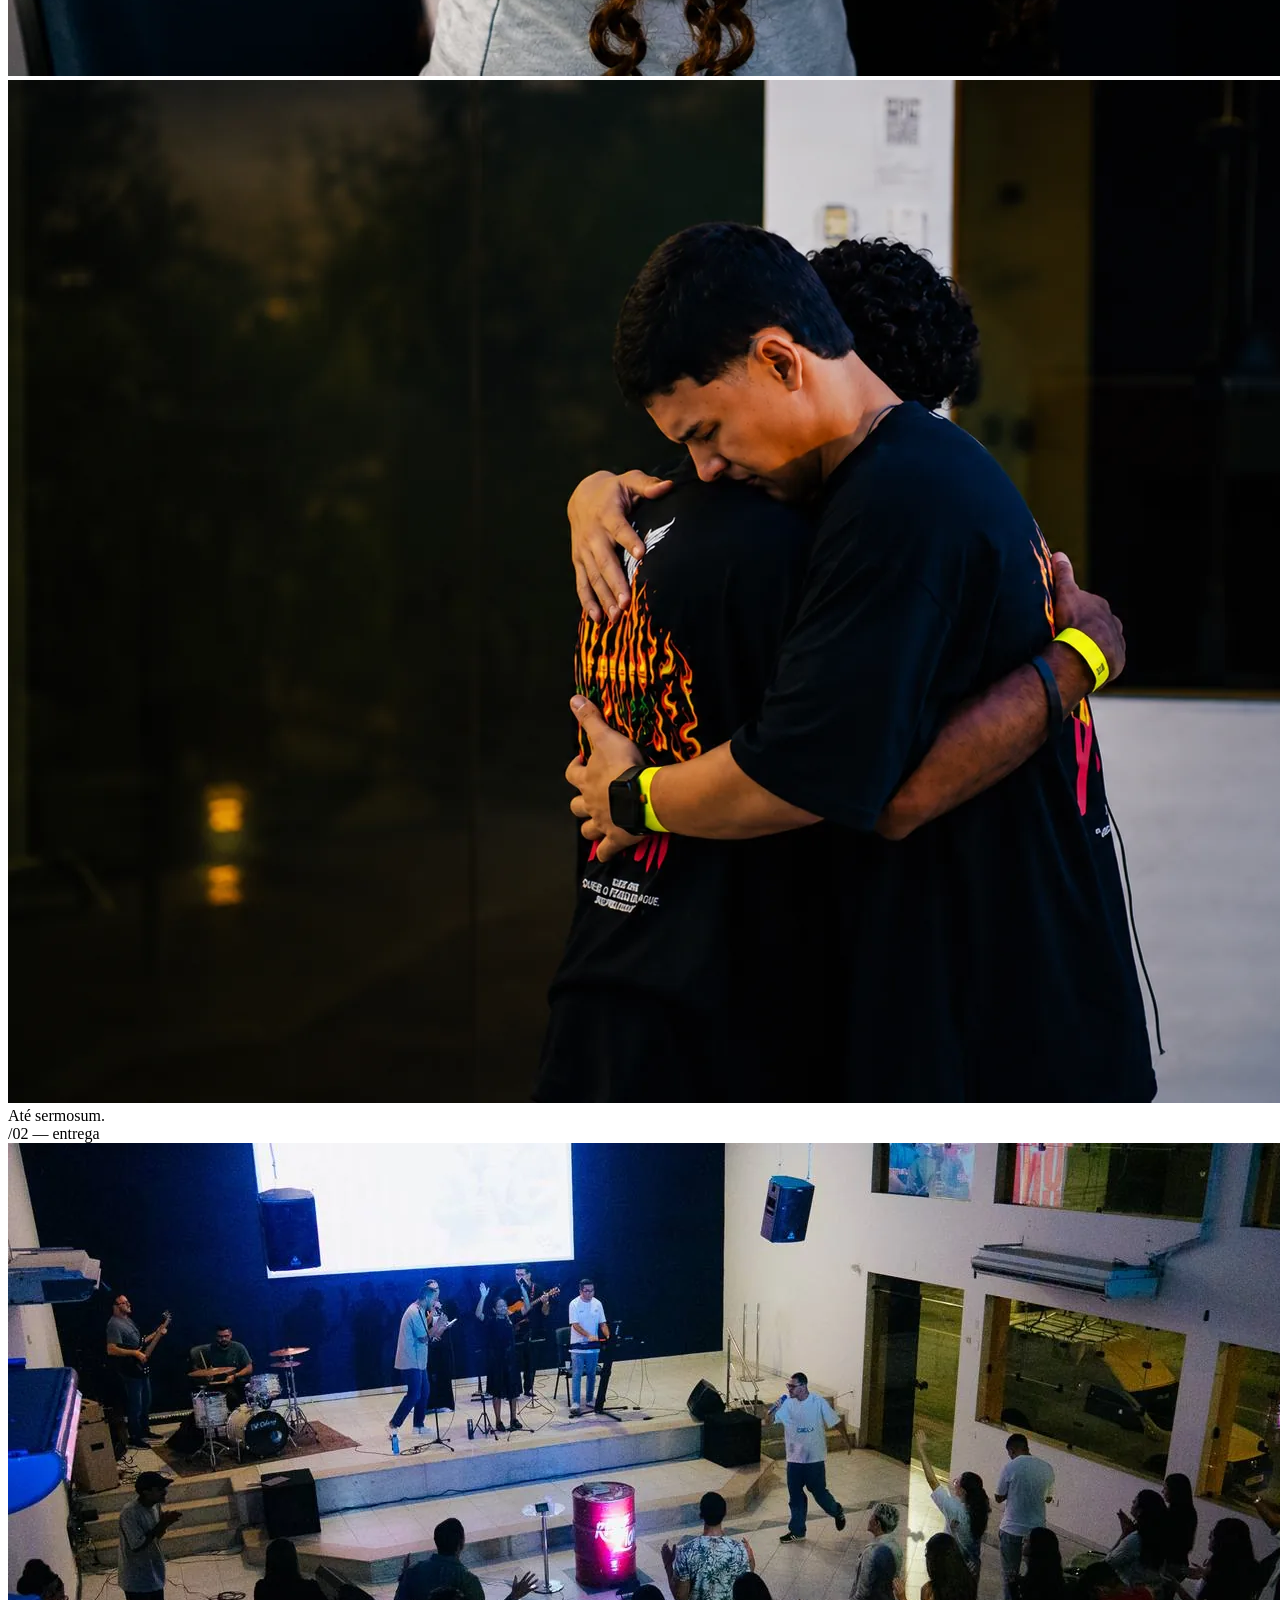
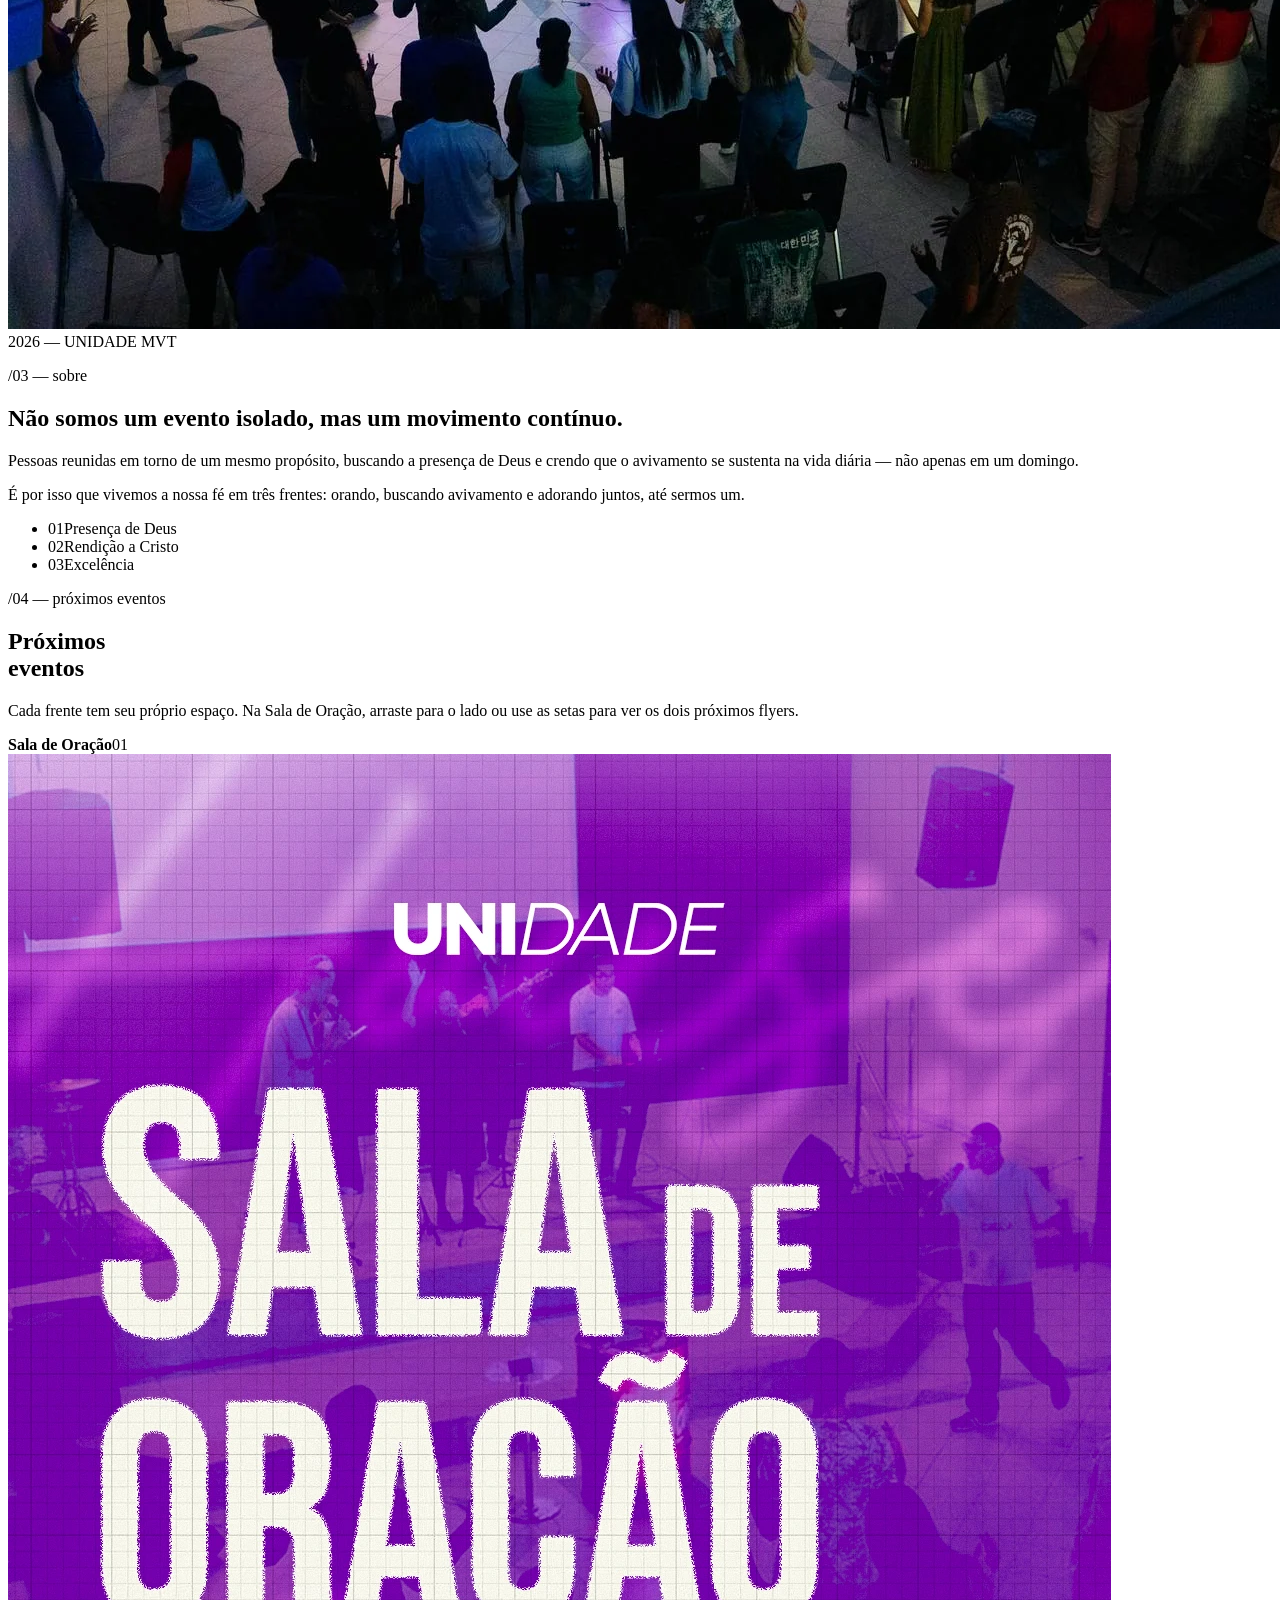
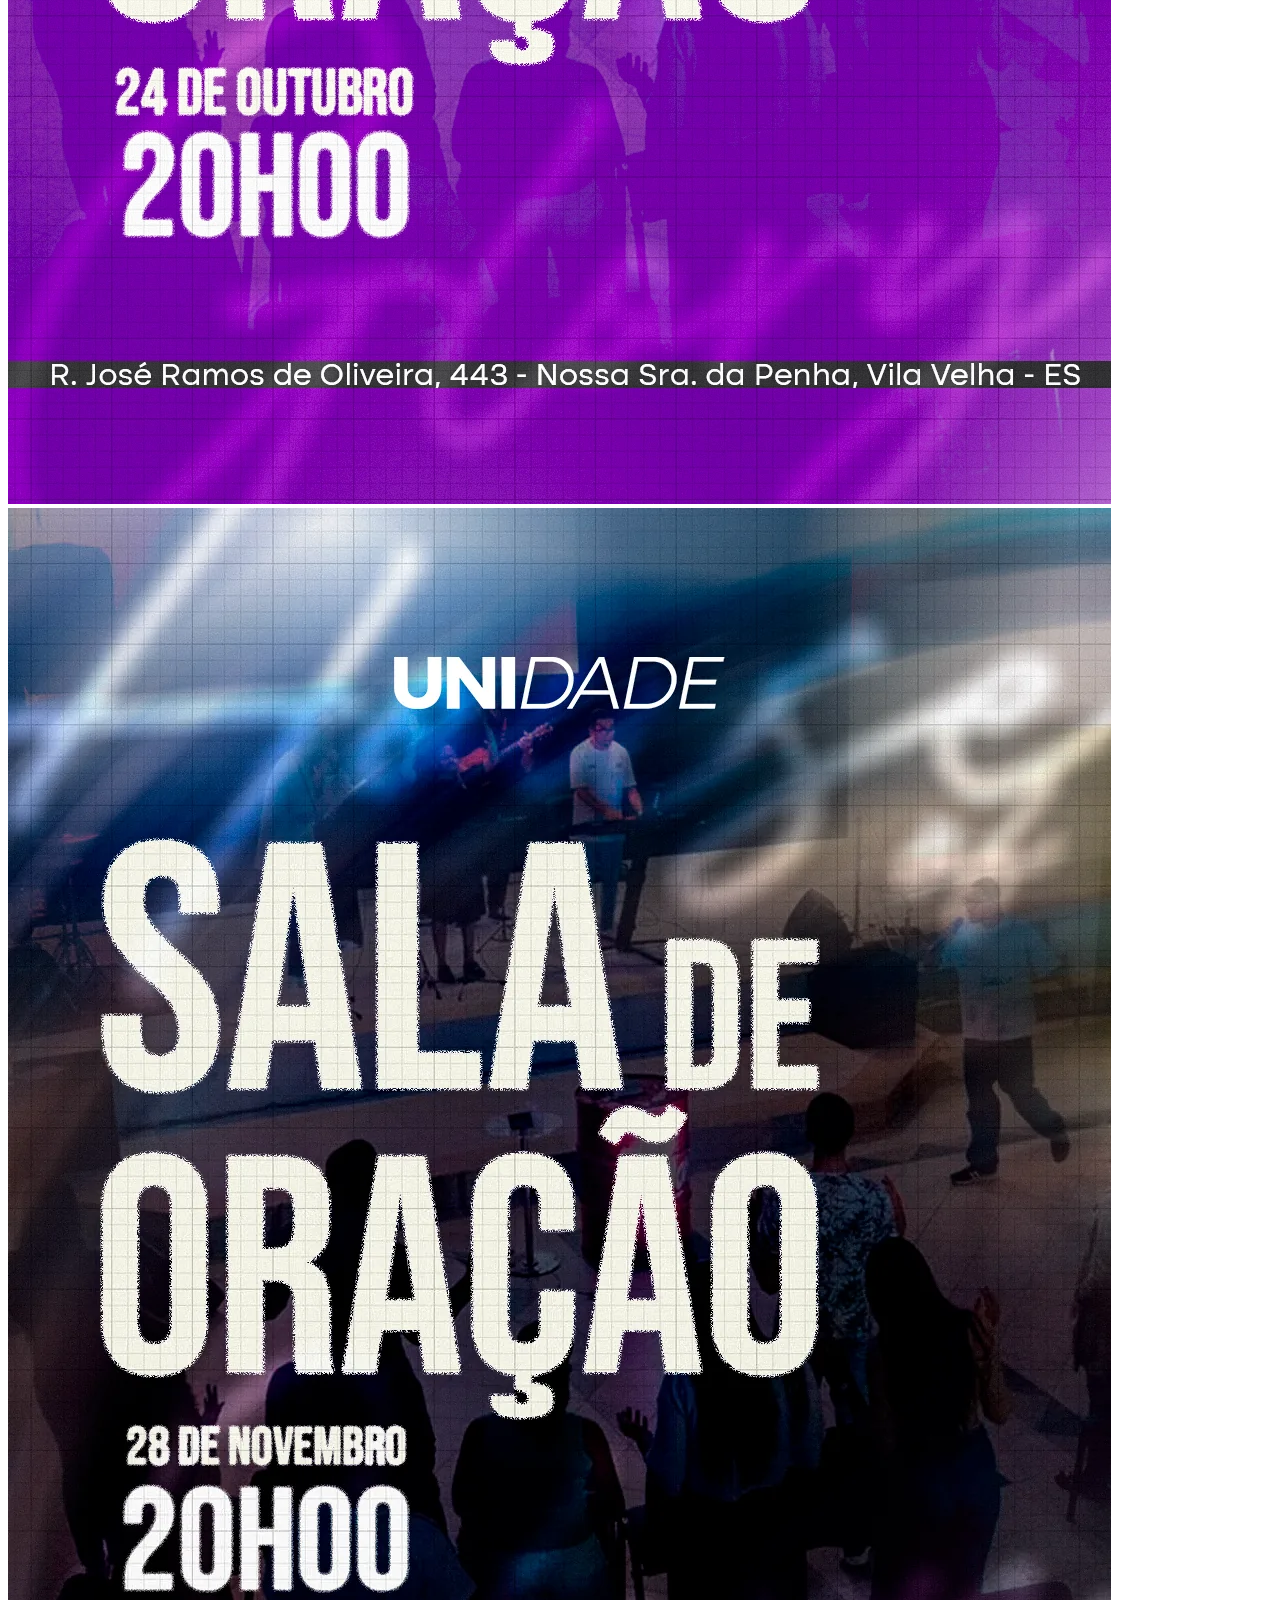
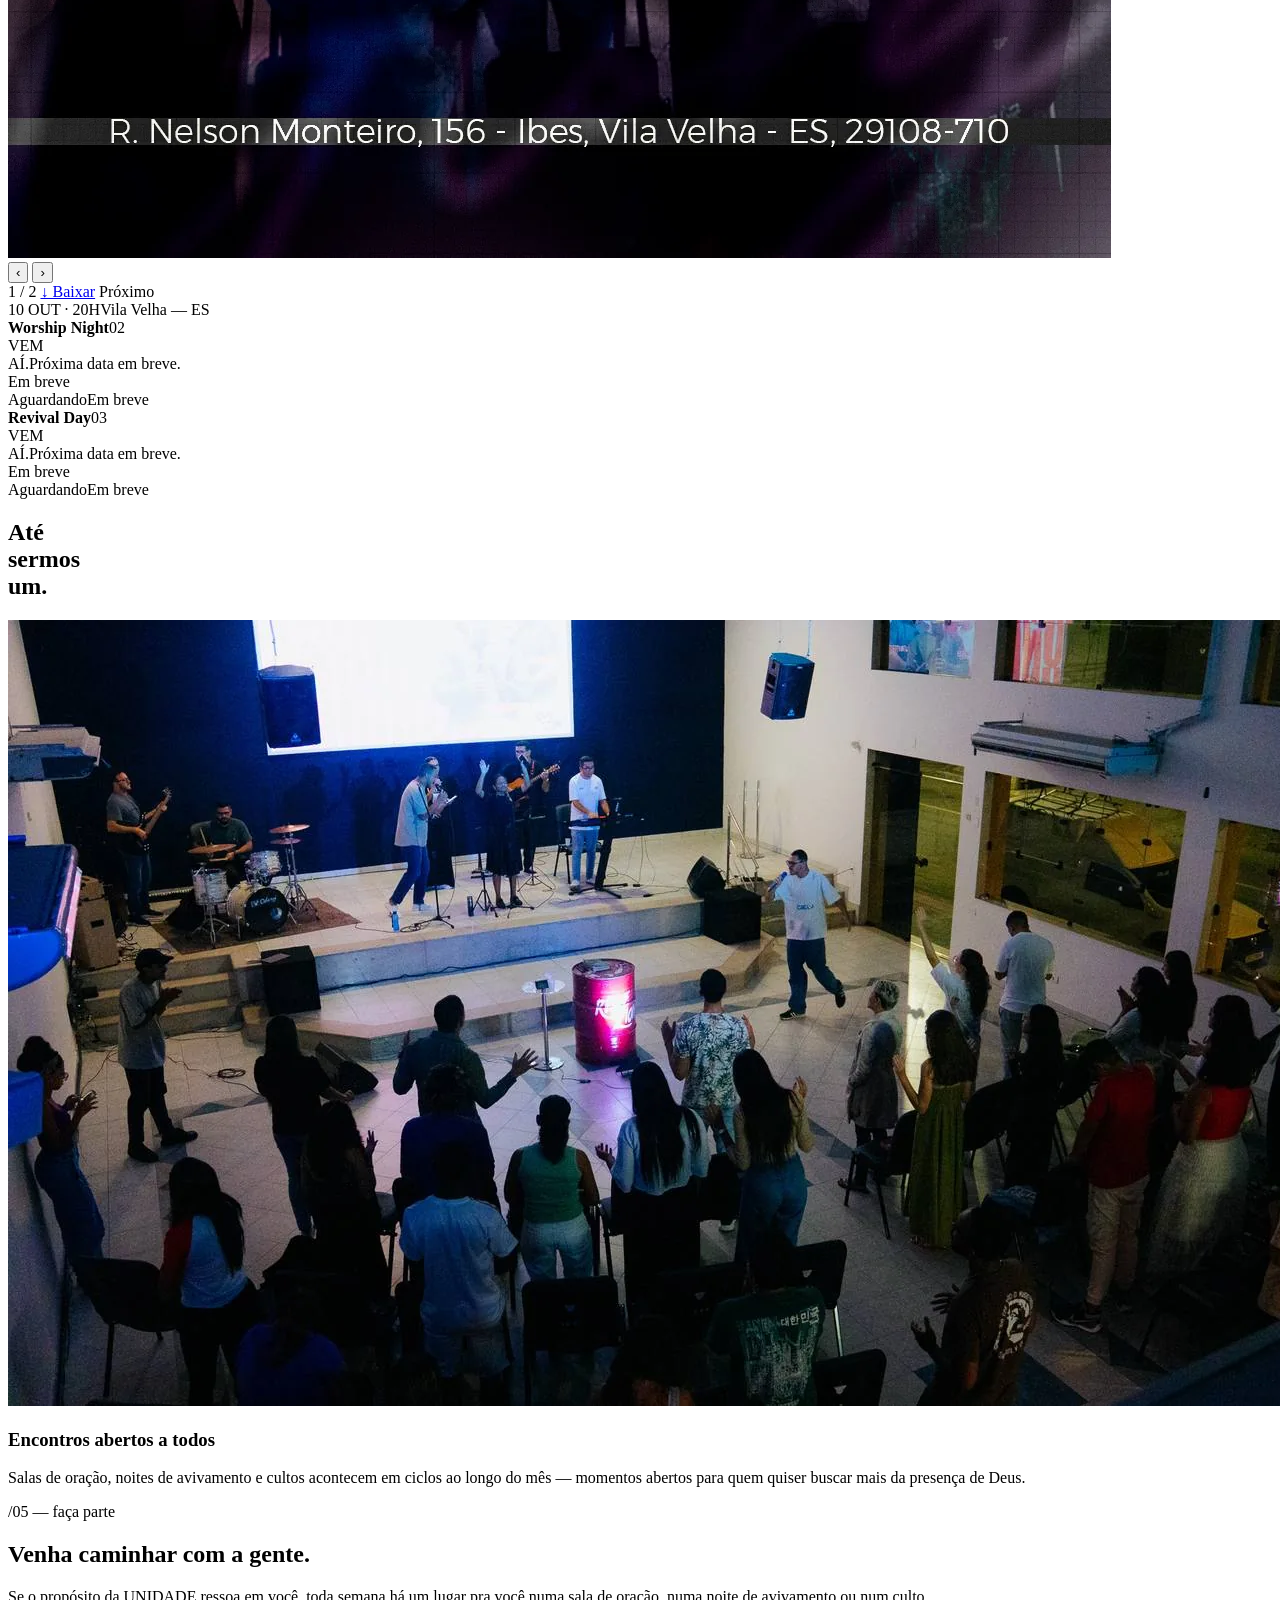
==== commit e90ab9cf: "Add files via upload" ====
--- a/index.html
+++ b/index.html
@@ -5,775 +5,92 @@
 <meta name="viewport" content="width=device-width, initial-scale=1.0">
 <title>UNIDADE MVT — Até sermos um</title>
 <meta name="description" content="UNIDADE MVT é um movimento para a cidade: um canal de ativação profética e de derramar do Espírito do Senhor, através de salas de oração, noites de avivamento e cultos.">
-<link rel="preconnect" href="https://fonts.googleapis.com">
-<link rel="preconnect" href="https://fonts.gstatic.com" crossorigin>
-<link href="https://fonts.googleapis.com/css2?family=Big+Shoulders+Display:wght@500;700;800;900&family=Newsreader:ital,wght@0,400;0,500;1,400;1,500&family=Inter:wght@400;500;600&display=swap" rel="stylesheet">
-<style>
-  :root{
-    --black:#0a0a0b;
-    --charcoal:#161616;
-    --cream:#f2ede2;
-    --cream-dim:#e7e0d0;
-    --warm-gray:#8f8a80;
-    --ink:#141414;
-    --violet:#4f0096;
-    --navy:#00102a;
-    --dusk:#111111;
-    --accent:#e7e100;
-    --accent-onlight:#5a1fa3;
-    --line-on-dark:rgba(242,237,226,0.16);
-    --line-on-light:rgba(10,10,11,0.12);
-    --ease:cubic-bezier(.22,.61,.36,1);
-    --dur-s:.4s;
-    --dur-m:.7s;
-    --dur-l:1.1s;
-    --gap:32px;
-  }
-  *{box-sizing:border-box;}
-  html{scroll-behavior:smooth;}
-  body{
-    margin:0;background:var(--cream);color:var(--ink);
-    font-family:'Newsreader',serif;font-size:18px;line-height:1.6;
-    -webkit-font-smoothing:antialiased;overflow-x:hidden;
-  }
-  h1,h2,h3,.display{
-    font-family:'Big Shoulders Display',sans-serif;font-weight:900;
-    text-transform:uppercase;letter-spacing:0.005em;line-height:0.88;margin:0;
-  }
-  p{margin:0;}
-  a{color:inherit;text-decoration:none;}
-  img{display:block;max-width:100%;}
-  .wrap{max-width:1320px;margin:0 auto;padding:0 var(--gap);}
-  .label{
-    font-family:'Inter',sans-serif;font-size:12.5px;letter-spacing:.06em;
-    color:var(--warm-gray);display:flex;align-items:center;gap:10px;
-  }
-  .label .n{color:var(--accent-onlight);}
-
-  @media (prefers-reduced-motion: reduce){
-    *{animation:none !important;transition:none !important;scroll-behavior:auto !important;}
-    .reveal{opacity:1 !important;transform:none !important;}
-  }
-
-  /* reveal-on-scroll */
-  .reveal{opacity:0;transform:translateY(28px);transition:opacity var(--dur-m) var(--ease), transform var(--dur-m) var(--ease);}
-  .reveal.is-visible{opacity:1;transform:none;}
-  .reveal-img{opacity:0;transform:scale(1.06);transition:opacity 1.1s var(--ease), transform 1.4s var(--ease);}
-  .reveal-img.is-visible{opacity:1;transform:scale(1);}
-
-  /* ================= HEADER ================= */
-  header.site{
-    position:fixed;top:18px;left:50%;transform:translateX(-50%);z-index:100;
-    width:min(1320px, calc(100% - 42px));
-    min-height:68px;padding:12px 26px;
-    display:flex;align-items:center;justify-content:space-between;gap:24px;
-    background:var(--accent);color:var(--ink);
-    border:1px solid rgba(10,10,11,.08);border-radius:999px;
-    box-shadow:0 10px 35px rgba(0,0,0,.12);
-    transition:background var(--dur-s) var(--ease), box-shadow var(--dur-s) var(--ease), transform var(--dur-s) var(--ease);
-  }
-  header.site.scrolled{
-    background:rgba(231,225,0,.96);
-    -webkit-backdrop-filter:blur(12px);backdrop-filter:blur(12px);
-    box-shadow:0 12px 36px rgba(0,0,0,.18);
-  }
-  .brand{display:flex;align-items:center;gap:10px;}
-  .brand img{height:25px;width:auto;filter:brightness(0);}
-  .brand-name{font-family:'Inter',sans-serif;font-size:13px;letter-spacing:.12em;color:var(--ink);font-weight:600;}
-  .nav-desktop{display:flex;align-items:center;gap:40px;font-family:'Inter',sans-serif;font-size:13.5px;letter-spacing:.03em;}
-  .nav-desktop a{color:var(--ink);position:relative;padding-bottom:3px;opacity:.86;transition:opacity var(--dur-s);}
-  .nav-desktop a::after{
-    content:"";position:absolute;left:0;right:100%;bottom:0;height:1px;background:var(--cream);
-    transition:right var(--dur-s) var(--ease);
-  }
-  .nav-desktop a:hover{opacity:1;}
-  .nav-desktop a:hover::after{right:0;}
-  .nav-desktop a.ig{opacity:.72;}
-  @media (max-width:820px){ .nav-desktop{display:none;} header.site{top:12px;width:calc(100% - 24px);min-height:58px;padding:10px 18px;} .brand-name{display:none;} }
-
-  .burger{
-    display:none;flex-direction:column;gap:5px;background:none;border:0;cursor:pointer;padding:8px;z-index:210;
-  }
-  .burger span{width:24px;height:1px;background:var(--ink);transition:transform var(--dur-s) var(--ease), opacity var(--dur-s) var(--ease);}
-  header.site.menu-open .burger span:nth-child(1){transform:translateY(6px) rotate(45deg);}
-  header.site.menu-open .burger span:nth-child(2){opacity:0;}
-  header.site.menu-open .burger span:nth-child(3){transform:translateY(-6px) rotate(-45deg);}
-  @media (max-width:820px){ .burger{display:flex;} }
-
-  .mobile-menu{
-    position:fixed;inset:0;background:var(--cream);z-index:200;
-    display:flex;flex-direction:column;justify-content:center;gap:26px;padding:0 40px;
-    opacity:0;visibility:hidden;transform:translateY(-12px);
-    transition:opacity var(--dur-m) var(--ease), transform var(--dur-m) var(--ease), visibility 0s linear var(--dur-m);
-  }
-  .mobile-menu.open{opacity:1;visibility:visible;transform:none;transition:opacity var(--dur-m) var(--ease), transform var(--dur-m) var(--ease);}
-  .mobile-menu a{
-    font-family:'Big Shoulders Display',sans-serif;font-size:44px;text-transform:uppercase;color:var(--ink);font-weight:800;
-  }
-  .mobile-menu .mm-ig{font-family:'Inter',sans-serif;font-size:14px;letter-spacing:.08em;color:var(--warm-gray);text-transform:none;margin-top:10px;}
-
-  /* ================= HERO ================= */
-  .hero{
-    position:relative;height:100vh;min-height:720px;
-    display:flex;align-items:flex-end;color:var(--cream);overflow:hidden;background:var(--black);
-  }
-  .hero-media{position:absolute;inset:0;}
-  .hero-media img{width:100%;height:100%;object-fit:cover;object-position:center 32%;}
-  .hero-media::after{
-    content:"";position:absolute;inset:0;
-    background:linear-gradient(180deg, rgba(8,8,9,.28) 0%, rgba(8,8,9,.32) 40%, rgba(6,6,7,.94) 100%);
-  }
-  .hero-inner{position:relative;z-index:2;width:100%;padding:0 var(--gap) 64px;}
-  .hero-kicker{font-family:'Inter',sans-serif;font-size:13px;letter-spacing:.12em;color:var(--warm-gray);margin-bottom:16px;}
-  .hero h1{font-size:clamp(52px,12.5vw,148px);letter-spacing:.005em;}
-  .hero h1 span{display:block;}
-  .hero h1 .accent{color:var(--accent);}
-  .hero-row{margin-top:28px;display:flex;justify-content:space-between;align-items:flex-end;gap:40px;flex-wrap:wrap;}
-  .hero-copy{max-width:38ch;font-family:'Newsreader',serif;font-size:16.5px;color:#cfc9ba;font-style:italic;}
-  .scroll-ind{
-    display:flex;flex-direction:column;align-items:center;gap:10px;
-    font-family:'Inter',sans-serif;font-size:11px;letter-spacing:.14em;color:var(--warm-gray);
-  }
-  .scroll-ind .bar{width:1px;height:38px;background:var(--line-on-dark);position:relative;overflow:hidden;}
-  .scroll-ind .bar::after{
-    content:"";position:absolute;left:0;top:-100%;width:100%;height:100%;background:var(--cream);
-    animation:scrollbar 2.2s ease-in-out infinite;
-  }
-  @keyframes scrollbar{ 0%{top:-100%;} 50%{top:0;} 100%{top:100%;} }
-
-  /* ================= BIG STATEMENT ================= */
-  .statement{background:var(--cream);padding:180px 0 150px;}
-  .statement .label{margin-bottom:34px;}
-  .statement blockquote{
-    margin:0;font-family:'Big Shoulders Display',sans-serif;font-weight:700;text-transform:none;letter-spacing:0;
-    font-size:clamp(30px,4.6vw,60px);line-height:1.08;max-width:16ch;color:var(--ink);
-  }
-  .statement footer{margin-top:34px;font-family:'Newsreader',serif;font-style:italic;color:var(--warm-gray);font-size:16px;}
-
-  /* ================= FULL IMAGE ================= */
-  .full-image{position:relative;width:calc(100% - 42px);margin:0 auto;height:82vh;min-height:440px;overflow:hidden;background:var(--black);border-radius:44px;}
-  .full-image img{width:100%;height:100%;object-fit:cover;object-position:center 38%;}
-  .full-image .caption{
-    position:absolute;left:var(--gap);bottom:36px;z-index:2;color:var(--cream);
-  }
-  .full-image .caption .n{color:var(--accent);}
-  .full-image::after{content:"";position:absolute;inset:0;background:linear-gradient(180deg, transparent 55%, rgba(6,6,7,.7) 100%);}
-
-  /* ================= EDITORIAL / SOBRE ================= */
-  .editorial{background:var(--cream);padding:150px 0;}
-  .editorial-grid{display:grid;grid-template-columns:0.85fr 1.15fr;gap:100px;align-items:start;}
-  .editorial-media{position:relative;border-radius:44px;overflow:visible;}
-  .editorial-media img{width:100%;aspect-ratio:4/5;object-fit:cover;filter:grayscale(1) contrast(1.05);border-radius:44px;}
-  .editorial-media .tag{
-    position:absolute;left:-28px;bottom:-28px;background:var(--cream);border:1px solid var(--line-on-light);
-    padding:14px 22px;font-family:'Inter',sans-serif;font-size:12px;letter-spacing:.08em;color:var(--warm-gray);
-  }
-  .editorial-text{padding-top:26px;}
-  .editorial-text p{
-    font-size:19px;color:#332f29;max-width:52ch;margin-bottom:26px;
-  }
-  .editorial-text p:last-child{margin-bottom:0;}
-  .editorial-text p.lead{
-    font-family:'Big Shoulders Display',sans-serif;font-weight:700;text-transform:none;letter-spacing:0;
-    font-size:clamp(24px,2.6vw,32px);line-height:1.2;color:var(--ink);margin-bottom:30px;
-  }
-  @media (max-width:900px){
-    .full-image,.eventos{width:calc(100% - 24px);border-radius:28px;}
-    .editorial-media img{border-radius:28px;}
-    .editorial-grid{grid-template-columns:1fr;gap:56px;}
-    .editorial-media .tag{left:16px;bottom:16px;}
-  }
-
-  /* ================= FRENTES ================= */
-  .frentes{background:var(--dusk);color:var(--cream);padding:160px 0 120px;}
-  .frentes .label{margin-bottom:30px;color:var(--warm-gray);}
-  .frentes-head h2{font-size:clamp(42px,6.6vw,84px);max-width:13ch;margin-bottom:70px;}
-  .frente{
-    border:1px solid var(--line-on-dark);
-    padding:30px 28px;margin:0 0 12px;border-radius:28px;
-    display:grid;grid-template-columns:80px 1fr 1.3fr;gap:32px;align-items:baseline;
-  }
-  .frente:last-child{margin-bottom:0;}
-  .frente .idx{font-family:'Inter',sans-serif;font-size:14px;color:var(--accent);letter-spacing:.04em;}
-  .frente .name{font-family:'Big Shoulders Display',sans-serif;font-weight:800;font-size:clamp(28px,3.4vw,42px);}
-  .frente .desc{color:#c6c1b6;font-size:16.5px;max-width:56ch;font-family:'Newsreader',serif;}
-  @media (max-width:760px){
-    .frente{grid-template-columns:40px 1fr;grid-template-areas:"idx name" "desc desc";gap:8px 20px;}
-    .frente .idx{grid-area:idx;}
-    .frente .name{grid-area:name;}
-    .frente .desc{grid-area:desc;margin-top:14px;}
-  }
-
-  /* ================= GRANDE FRASE ================= */
-  .big-line{
-    background:var(--dusk);color:var(--cream);padding:100px var(--gap) 170px;
-    text-align:left;overflow:hidden;
-  }
-  .big-line h2{
-    font-size:clamp(52px,11vw,150px);letter-spacing:.005em;
-  }
-  .big-line h2 .accent{color:var(--accent);}
-
-  /* ================= EVENTOS (full image) ================= */
-  .eventos{position:relative;width:calc(100% - 42px);margin:0 auto;height:92vh;min-height:520px;overflow:hidden;background:var(--black);border-radius:44px;}
-  .eventos img{width:100%;height:100%;object-fit:cover;}
-  .eventos::after{content:"";position:absolute;inset:0;background:linear-gradient(0deg, rgba(6,6,7,.88) 0%, rgba(6,6,7,.15) 45%, rgba(6,6,7,.05) 100%);}
-  .eventos-copy{position:absolute;left:var(--gap);right:var(--gap);bottom:56px;z-index:2;color:var(--cream);
-    display:flex;justify-content:space-between;align-items:flex-end;gap:40px;flex-wrap:wrap;}
-  .eventos-copy h3{font-size:clamp(32px,5vw,56px);max-width:11ch;}
-  .eventos-copy p{max-width:40ch;color:#d7d2c5;font-family:'Newsreader',serif;font-style:italic;font-size:16.5px;}
-
-
-  /* ================= PRÓXIMOS EVENTOS ================= */
-  .proximos-eventos{
-    position:relative;
-    background:var(--dusk);
-    color:var(--cream);
-    padding:150px 0 135px;
-    overflow:hidden;
-  }
-  .proximos-eventos::before{
-    content:"";
-    position:absolute;
-    width:55vw;height:55vw;
-    max-width:760px;max-height:760px;
-    left:-18vw;top:-30vw;
-    border-radius:50%;
-    background:radial-gradient(circle, rgba(231,225,0,.10), transparent 65%);
-    filter:blur(18px);
-    pointer-events:none;
-  }
-  .eventos-head{
-    position:relative;
-    display:flex;
-    align-items:flex-end;
-    justify-content:space-between;
-    gap:30px;
-    margin-bottom:64px;
-  }
-  .eventos-head h2{
-    font-size:clamp(52px,7vw,100px);
-    max-width:11ch;
-    line-height:.82;
-  }
-  .eventos-head .eventos-intro{
-    max-width:28ch;
-    color:#aaa69c;
-    font-family:'Newsreader',serif;
-    font-style:italic;
-    font-size:17px;
-  }
-  .eventos-grid{
-    position:relative;
-    display:grid;
-    grid-template-columns:repeat(3,1fr);
-    gap:18px;
-  }
-  .evento-card{
-    position:relative;
-    min-width:0;
-  }
-  .evento-label{
-    display:flex;
-    align-items:center;
-    justify-content:space-between;
-    gap:16px;
-    margin:0 4px 14px;
-    font-family:'Inter',sans-serif;
-    font-size:11px;
-    letter-spacing:.11em;
-    text-transform:uppercase;
-    color:#a8a49a;
-  }
-  .evento-label strong{
-    color:var(--cream);
-    font-weight:600;
-  }
-  .evento-media{
-    position:relative;
-    aspect-ratio:4/5;
-    overflow:hidden;
-    border-radius:28px;
-    background:#0b0b0c;
-    border:1px solid rgba(242,237,226,.12);
-    box-shadow:0 18px 55px rgba(0,0,0,.18);
-    transform:translateZ(0);
-  }
-  .evento-media::before{
-    content:"";
-    position:absolute;
-    inset:0;
-    z-index:2;
-    background:linear-gradient(135deg,rgba(255,255,255,.11),transparent 26%,transparent 72%,rgba(0,0,0,.18));
-    opacity:.35;
-    pointer-events:none;
-    transition:opacity .7s var(--ease);
-  }
-  .evento-media::after{
-    content:"";
-    position:absolute;
-    z-index:3;
-    left:-70%;
-    top:-10%;
-    width:45%;
-    height:120%;
-    background:linear-gradient(90deg,transparent,rgba(255,255,255,.22),transparent);
-    transform:skewX(-18deg);
-    opacity:0;
-    transition:left 1s var(--ease),opacity .5s ease;
-    pointer-events:none;
-  }
-  .evento-media img{
-    width:100%;
-    height:100%;
-    object-fit:cover;
-    display:block;
-    transition:transform 1s var(--ease),filter 1s var(--ease);
-  }
-  .evento-card:hover .evento-media{
-    box-shadow:0 28px 75px rgba(0,0,0,.34);
-  }
-  .evento-card:hover .evento-media img{
-    transform:scale(1.045);
-    filter:saturate(1.04) contrast(1.03);
-  }
-  .evento-card:hover .evento-media::before{opacity:.65;}
-  .evento-card:hover .evento-media::after{
-    left:125%;
-    opacity:1;
-  }
-  .evento-status{
-    position:absolute;
-    left:18px;
-    bottom:18px;
-    z-index:4;
-    padding:9px 12px;
-    border:1px solid rgba(242,237,226,.24);
-    border-radius:999px;
-    background:rgba(8,8,9,.56);
-    -webkit-backdrop-filter:blur(10px);
-    backdrop-filter:blur(10px);
-    color:#f2ede2;
-    font-family:'Inter',sans-serif;
-    font-size:10px;
-    letter-spacing:.13em;
-    text-transform:uppercase;
-  }
-  /* === CARROSSEIS INDEPENDENTES DOS PRÓXIMOS EVENTOS === */
-  .evento-carousel{position:relative;width:100%;height:100%;overflow:hidden;touch-action:pan-y;user-select:none;}
-  .evento-slides{display:flex;width:100%;height:100%;transition:transform .65s cubic-bezier(.22,.61,.36,1);will-change:transform;}
-  .evento-slide{position:relative;flex:0 0 100%;width:100%;height:100%;overflow:hidden;}
-  .evento-slide img{width:100%;height:100%;object-fit:cover;display:block;transform:scale(1.01);}
-  .evento-slide .evento-loading{position:absolute;inset:0;}
-  .evento-arrow{position:absolute;top:50%;z-index:6;width:42px;height:42px;border:1px solid rgba(242,237,226,.24);border-radius:50%;background:rgba(8,8,9,.55);color:var(--cream);display:grid;place-items:center;cursor:pointer;opacity:0;transform:translateY(-50%) scale(.9);transition:opacity .3s ease,transform .3s ease,background .3s ease;}
-  .evento-arrow:hover{background:rgba(8,8,9,.82);}
-  .evento-arrow.prev{left:14px;}
-  .evento-arrow.next{right:14px;}
-  .evento-media:hover .evento-arrow{opacity:1;transform:translateY(-50%) scale(1);}
-  .evento-dots{position:absolute;left:50%;bottom:16px;z-index:6;display:flex;gap:6px;transform:translateX(-50%);padding:7px 9px;border:1px solid rgba(242,237,226,.16);border-radius:999px;background:rgba(8,8,9,.42);backdrop-filter:blur(8px);}
-  .evento-dot{width:6px;height:6px;border:0;border-radius:50%;padding:0;background:rgba(242,237,226,.35);cursor:pointer;transition:width .25s ease,background .25s ease;}
-  .evento-dot.active{width:20px;border-radius:999px;background:var(--accent);}
-  .evento-count{position:absolute;right:16px;top:16px;z-index:6;padding:6px 9px;border:1px solid rgba(242,237,226,.16);border-radius:999px;background:rgba(8,8,9,.42);backdrop-filter:blur(8px);color:#f2ede2;font:10px Inter,sans-serif;letter-spacing:.08em;}
-  .evento-download{position:absolute;right:16px;bottom:16px;z-index:7;display:inline-flex;align-items:center;gap:7px;padding:9px 12px;border:1px solid rgba(242,237,226,.22);border-radius:999px;background:rgba(8,8,9,.58);backdrop-filter:blur(10px);color:#f2ede2;text-decoration:none;font:10px Inter,sans-serif;letter-spacing:.12em;text-transform:uppercase;transition:background .25s ease,transform .25s ease;}
-  .evento-download:hover{background:rgba(8,8,9,.86);transform:translateY(-2px);}
-
-  @media (hover:none){.evento-arrow{opacity:1;transform:translateY(-50%) scale(.92);}.evento-arrow.prev{left:10px;}.evento-arrow.next{right:10px;}}
-  @media (prefers-reduced-motion:reduce){.evento-slides{transition:none!important;}}
-
-  .evento-loading{
-    width:100%;
-    height:100%;
-    display:flex;
-    align-items:center;
-    justify-content:center;
-    position:relative;
-    overflow:hidden;
-    background:
-      radial-gradient(circle at 50% 42%, rgba(231,225,0,.09), transparent 30%),
-      #0b0b0c;
-  }
-  .evento-loading::before{
-    content:"";
-    position:absolute;
-    width:42%;
-    aspect-ratio:1;
-    border:1px solid rgba(242,237,226,.16);
-    border-radius:50%;
-    animation:loadingPulse 2.6s ease-in-out infinite;
-  }
-  .evento-loading::after{
-    content:"";
-    position:absolute;
-    width:24%;
-    aspect-ratio:1;
-    border:1px solid rgba(231,225,0,.34);
-    border-radius:50%;
-    animation:loadingPulse 2.6s .35s ease-in-out infinite;
-  }
-  .loading-word{
-    position:relative;
-    z-index:2;
-    font-family:'Big Shoulders Display',sans-serif;
-    font-size:clamp(34px,4vw,58px);
-    font-weight:800;
-    letter-spacing:.06em;
-    color:var(--cream);
-    animation:loadingBlink 1.8s ease-in-out infinite;
-  }
-  .loading-word::after{
-    content:"";
-    display:inline-block;
-    width:1.1em;
-    text-align:left;
-    animation:loadingDots 1.4s steps(4,end) infinite;
-  }
-  @keyframes loadingPulse{
-    0%,100%{transform:scale(.72);opacity:.18;}
-    50%{transform:scale(1.15);opacity:.7;}
-  }
-  @keyframes loadingBlink{
-    0%,100%{opacity:.42;transform:translateY(2px);}
-    50%{opacity:1;transform:translateY(0);}
-  }
-  @keyframes loadingDots{
-    0%{content:"";}
-    25%{content:".";}
-    50%{content:"..";}
-    75%,100%{content:"...";}
-  }
-  .evento-meta{
-    display:flex;
-    justify-content:space-between;
-    gap:18px;
-    padding:16px 4px 0;
-    font-family:'Inter',sans-serif;
-    font-size:11px;
-    letter-spacing:.06em;
-    text-transform:uppercase;
-    color:#7f7b73;
-  }
-  .evento-meta .active{color:var(--accent);}
-  @media (max-width:900px){
-    .proximos-eventos{padding:110px 0 100px;}
-    .eventos-grid{grid-template-columns:repeat(2,1fr);}
-    .evento-card:last-child{grid-column:1 / -1;max-width:calc(50% - 9px);}
-  }
-  @media (max-width:620px){
-    .eventos-head{display:block;margin-bottom:44px;}
-    .eventos-head h2{margin-bottom:22px;}
-    .eventos-grid{grid-template-columns:1fr;gap:42px;}
-    .evento-card:last-child{grid-column:auto;max-width:none;}
-    .evento-media{border-radius:22px;}
-  }
-  @media (prefers-reduced-motion:reduce){
-    .evento-media img,.evento-loading::before,.evento-loading::after,.loading-word,.loading-word::after{animation:none!important;transition:none!important;}
-  }
-
-  /* ================= CTA ================= */
-  .cta-section{background:var(--cream);padding:150px 0;text-align:left;}
-  .cta-section .label{margin-bottom:28px;}
-  .cta-section h2{font-size:clamp(40px,7vw,96px);max-width:15ch;margin-bottom:44px;color:var(--ink);}
-  .cta-section p{max-width:46ch;font-size:17.5px;color:#3c382f;margin-bottom:44px;}
-  .cta-row{display:flex;gap:36px;flex-wrap:wrap;align-items:center;}
-  .cta-link{
-    display:inline-flex;align-items:center;gap:12px;
-    font-family:'Inter',sans-serif;font-size:14px;letter-spacing:.05em;color:var(--ink);
-    border:1px solid rgba(20,20,20,.28);border-radius:999px;padding:12px 18px;
-    transition:gap var(--dur-s) var(--ease), color var(--dur-s) var(--ease), border-color var(--dur-s) var(--ease);
-  }
-  .cta-link:hover{gap:20px;color:var(--accent-onlight);border-color:var(--accent-onlight);}
-  .cta-link .arrow{transition:transform var(--dur-s) var(--ease);}
-  .cta-link:hover .arrow{transform:translateX(4px);}
-  .cta-link.secondary{color:var(--warm-gray);border-color:var(--line-on-light);}
-  .cta-link.secondary:hover{color:var(--ink);border-color:var(--ink);}
-
-  /* ================= FOOTER ================= */
-  footer.site{background:var(--dusk);color:var(--cream);padding:130px 0 40px;}
-  .foot-word{font-size:clamp(60px,13vw,220px);letter-spacing:.005em;color:var(--cream);margin-bottom:90px;}
-  .foot-word .accent{color:var(--accent);}
-  .foot-grid{display:flex;justify-content:space-between;gap:40px;flex-wrap:wrap;border-top:1px solid var(--line-on-dark);padding-top:34px;}
-  .foot-links{display:flex;gap:34px;flex-wrap:wrap;font-family:'Inter',sans-serif;font-size:13.5px;color:var(--warm-gray);}
-  .foot-links a{transition:color var(--dur-s);}
-  .foot-links a:hover{color:var(--cream);}
-  .foot-meta{font-family:'Inter',sans-serif;font-size:12.5px;color:#5f5c56;display:flex;gap:24px;flex-wrap:wrap;}
-
-/* === PROPOSITO / IMAGEM UND 2026 === */
-.statement {
-  position: relative;
-}
-
-.statement .purpose-layout {
-  display: grid;
-  grid-template-columns: minmax(0, 1.05fr) minmax(360px, .95fr);
-  align-items: center;
-  gap: clamp(48px, 8vw, 120px);
-}
-
-.statement .purpose-copy {
-  position: relative;
-  z-index: 2;
-}
-
-.statement .purpose-visual {
-  position: relative;
-  width: 100%;
-  aspect-ratio: 4 / 5;
-  border-radius: 32px;
-  overflow: hidden;
-  isolation: isolate;
-  background: #111;
-}
-
-.statement .purpose-visual::after {
-  content: "";
-  position: absolute;
-  inset: 0;
-  pointer-events: none;
-  background: linear-gradient(180deg, rgba(0,0,0,.04), rgba(0,0,0,.16));
-  z-index: 2;
-}
-
-.statement .purpose-visual img {
-  width: 100%;
-  height: 100%;
-  display: block;
-  object-fit: cover;
-  will-change: transform;
-  transform: scale(1.035) translate3d(0, 0, 0);
-  animation: purposeBreath 14s ease-in-out infinite;
-}
-
-@keyframes purposeBreath {
-  0% {
-    transform: scale(1.035) translate3d(-0.35%, -0.2%, 0);
-  }
-  25% {
-    transform: scale(1.055) translate3d(0.2%, 0.15%, 0);
-  }
-  50% {
-    transform: scale(1.075) translate3d(0.4%, 0.3%, 0);
-  }
-  75% {
-    transform: scale(1.055) translate3d(-0.15%, 0.2%, 0);
-  }
-  100% {
-    transform: scale(1.04) translate3d(-0.35%, -0.1%, 0);
-  }
-}
-
-@media (prefers-reduced-motion: reduce) {
-  .statement .purpose-visual img {
-    animation: none;
-    transform: scale(1.035);
-  }
-}
-
-@media (max-width: 820px) {
-  .statement .purpose-layout {
-    grid-template-columns: 1fr;
-    gap: 36px;
-  }
-
-  .statement .purpose-visual {
-    width: 100%;
-    aspect-ratio: 4 / 5;
-    border-radius: 24px;
-  }
-}
-
-
-/* Vídeo na seção Propósito */
-.statement .purpose-visual{position:relative;overflow:hidden;}
-.purpose-video{width:100%;height:100%;display:block;object-fit:cover;object-position:center;border-radius:inherit;transform:scale(1.02);}
-.purpose-video-wrap::after{content:"";position:absolute;inset:0;background:linear-gradient(180deg,rgba(0,0,0,.03),rgba(0,0,0,.28));pointer-events:none;}
-.purpose-video-label{position:absolute;left:22px;bottom:18px;z-index:2;font-size:10px;letter-spacing:.14em;text-transform:uppercase;color:#fff;opacity:.72;}
-
-/* Entrega — fotos flutuantes + título revelado no hover */
-.delivery-scene{isolation:isolate;cursor:default;}
-.delivery-scene > img:first-child{transition:transform 1.2s cubic-bezier(.22,.61,.36,1),filter 1s ease;}
-.delivery-scene::before{content:"";position:absolute;inset:0;z-index:2;background:radial-gradient(circle at 50% 45%,transparent 10%,rgba(0,0,0,.16) 100%);opacity:.75;transition:opacity .8s ease;pointer-events:none;}
-.delivery-floating{position:absolute;inset:0;z-index:3;pointer-events:none;}
-.float-photo{position:absolute;width:clamp(130px,15vw,240px);aspect-ratio:4/5;border-radius:24px;overflow:hidden;box-shadow:0 22px 60px rgba(0,0,0,.38);opacity:0;transform:translateY(28px) scale(.92) rotate(0deg);transition:opacity .75s ease,transform 1s cubic-bezier(.22,.61,.36,1);}
-.float-photo img{width:100%;height:100%;object-fit:cover;display:block;}
-.float-photo-1{left:8%;top:13%;transform:translateY(32px) scale(.9) rotate(-7deg);}
-.float-photo-2{right:9%;top:10%;transform:translateY(32px) scale(.9) rotate(6deg);}
-.float-photo-3{left:18%;bottom:10%;transform:translateY(32px) scale(.9) rotate(5deg);}
-.float-photo-4{right:18%;bottom:8%;transform:translateY(32px) scale(.9) rotate(-5deg);}
-.delivery-hover-title{position:absolute;inset:0;z-index:4;display:flex;align-items:center;justify-content:center;padding:20px;text-align:center;font-family:'Big Shoulders Display',sans-serif;font-size:clamp(68px,11vw,180px);font-weight:800;line-height:.82;letter-spacing:-.055em;text-transform:uppercase;color:#fff;mix-blend-mode:screen;opacity:0;transform:scale(.96);filter:blur(12px);transition:opacity .8s ease,transform 1s cubic-bezier(.22,.61,.36,1),filter 1s ease;pointer-events:none;}
-.delivery-hover-title span{display:inline-block;color:var(--accent);margin-left:.12em;}
-.delivery-scene:hover > img:first-child{transform:scale(1.035);filter:brightness(.68) saturate(.9);}
-.delivery-scene:hover::before{opacity:.35;}
-.delivery-scene:hover .delivery-hover-title{opacity:1;transform:scale(1);filter:blur(0);}
-.delivery-scene:hover .float-photo-1{opacity:1;transform:translateY(0) scale(1) rotate(-7deg);transition-delay:.05s;}
-.delivery-scene:hover .float-photo-2{opacity:1;transform:translateY(0) scale(1) rotate(6deg);transition-delay:.12s;}
-.delivery-scene:hover .float-photo-3{opacity:1;transform:translateY(0) scale(1) rotate(5deg);transition-delay:.2s;}
-.delivery-scene:hover .float-photo-4{opacity:1;transform:translateY(0) scale(1) rotate(-5deg);transition-delay:.28s;}
-@media (hover:none){
-  .delivery-hover-title{opacity:.58;filter:blur(0);transform:scale(1);font-size:clamp(54px,14vw,100px);}
-  .float-photo{opacity:.8;}
-  .float-photo-1{transform:translateY(0) scale(.78) rotate(-7deg);left:2%;top:8%;}
-  .float-photo-2{transform:translateY(0) scale(.78) rotate(6deg);right:2%;top:8%;}
-  .float-photo-3,.float-photo-4{opacity:0;}
-}
-@media (max-width:700px){
-  .float-photo{width:105px;border-radius:16px;}
-  .delivery-hover-title{font-size:58px;line-height:.88;}
-}
-@media (prefers-reduced-motion:reduce){
-  .delivery-scene > img:first-child,.float-photo,.delivery-hover-title{transition:none!important;}
-}
-
-
-/* Ajustes finais — entrega */
-.delivery-scene{position:relative;overflow:hidden;}
-.delivery-scene .delivery-floating{overflow:visible;}
-.delivery-scene .float-photo{will-change:transform,opacity;}
-@media (max-width:820px){
-  .delivery-scene .float-photo{width:clamp(92px,22vw,150px);}
-  .delivery-scene .float-photo-1{left:3%;top:7%;}
-  .delivery-scene .float-photo-2{right:3%;top:7%;}
-  .delivery-scene .float-photo-3{left:7%;bottom:7%;}
-  .delivery-scene .float-photo-4{right:7%;bottom:7%;}
-}
-
-
-/* === REFINO FINAL — PROPÓSITO === */
-.statement .purpose-layout{
-  grid-template-columns:minmax(0, 1fr) minmax(390px, .92fr);
-  gap:clamp(48px, 6vw, 96px);
-  align-items:stretch;
-}
-
-.statement .purpose-copy{
-  min-height:100%;
-  display:flex;
-  flex-direction:column;
-  justify-content:center;
-  padding:12px 0;
-}
-
-.statement .purpose-copy .label{
-  margin-bottom:26px;
-}
-
-.statement .purpose-statement{
-  max-width:24ch;
-  font-size:clamp(30px, 3.25vw, 46px);
-  line-height:1.02;
-  letter-spacing:-.018em;
-}
-
-.statement .purpose-statement span{
-  display:block;
-}
-
-.statement .purpose-lead{
-  margin-bottom:20px;
-  font-weight:800;
-}
-
-.statement .purpose-body{
-  max-width:25ch;
-  font-family:'Newsreader',serif;
-  font-size:clamp(20px, 1.65vw, 27px);
-  line-height:1.18;
-  font-weight:400;
-  letter-spacing:0;
-  color:#4a463e;
-}
-
-.statement .purpose-copy footer{
-  margin-top:28px;
-}
-
-.statement .purpose-visual{
-  aspect-ratio:4 / 5;
-  align-self:center;
-  max-height:650px;
-}
-
-@media (max-width:1100px){
-  .statement .purpose-layout{
-    grid-template-columns:minmax(0,1fr) minmax(330px,.9fr);
-    gap:48px;
-  }
-  .statement .purpose-statement{
-    font-size:clamp(28px,3.5vw,42px);
-  }
-}
-
-@media (max-width:820px){
-  .statement .purpose-layout{
-    grid-template-columns:1fr;
-    gap:38px;
-  }
-  .statement .purpose-copy{
-    display:block;
-  }
-  .statement .purpose-statement{
-    max-width:100%;
-    font-size:clamp(30px,7.5vw,42px);
-  }
-  .statement .purpose-body{
-    max-width:32ch;
-    font-size:clamp(19px,4.8vw,24px);
-  }
-  .statement .purpose-visual{
-    max-height:none;
-  }
-}
-
-</style>
+<meta name="theme-color" content="#e7e100">
+<link rel="icon" type="image/png" sizes="512x512" href="favicon-und.png?v=2">
+<link rel="apple-touch-icon" href="favicon-und.png?v=2">
+<link rel="preload" href="assets/fonts/Montserrat.woff" as="font" type="font/woff" crossorigin>
+<link rel="stylesheet" href="assets/site.css">
+<script src="assets/site.js" defer></script>
 </head>
 <body>
+<a class="skip-link" href="#top">Ir para o conteúdo</a>
 
 <header class="site" id="siteHeader">
   <a class="brand" href="#top">
     <img src="img1.webp" alt="UNIDADE MVT">
     <span class="brand-name">UNIDADE&nbsp;MVT</span>
   </a>
-  <nav class="nav-desktop">
+  <nav class="nav-desktop" aria-label="Navegação principal">
     <a href="#sobre">Sobre</a>
     <a href="#frentes">Eventos</a>
     <a href="#encontros">Encontros</a>
     <a class="ig" href="https://www.instagram.com/unidademvt/" target="_blank" rel="noopener">Instagram</a>
   </nav>
-  <button class="burger" id="burgerBtn" aria-label="Abrir menu" aria-expanded="false">
+  <button class="burger" id="burgerBtn" aria-label="Abrir menu" aria-expanded="false" aria-controls="mobileMenu">
     <span></span><span></span><span></span>
   </button>
 </header>
 
-<div class="mobile-menu" id="mobileMenu">
+<nav class="mobile-menu" id="mobileMenu" aria-label="Navegação móvel" inert>
   <a href="#sobre">Sobre</a>
   <a href="#frentes">Eventos</a>
   <a href="#encontros">Encontros</a>
   <a class="mm-ig" href="https://www.instagram.com/unidademvt/" target="_blank" rel="noopener">@unidademvt no Instagram</a>
+</nav>
+
+<main>
+<section class="hero" id="top" data-pointer-scene data-motion-scene>
+  <svg class="hero-orbit" viewBox="0 0 1200 860" aria-hidden="true">
+    <g transform="rotate(-27 600 430)">
+      <ellipse class="orbit-path" cx="600" cy="430" rx="520" ry="235" />
+      <circle class="orbit-dot" cx="80" cy="430" r="11" />
+    </g>
+    <g transform="rotate(27 600 430)">
+      <ellipse class="orbit-path second" cx="600" cy="430" rx="520" ry="235" />
+    </g>
+  </svg>
+  <div class="hero-photos" aria-hidden="true">
+    <div class="hero-photo hero-photo-1"><div class="photo-print"><img src="img2.webp" alt="" width="1600" height="899" fetchpriority="high"></div></div>
+    <div class="hero-photo hero-photo-2"><div class="photo-print"><img src="img4.webp" alt="" width="1537" height="1023"></div></div>
+  </div>
+  <svg class="hero-stamp" viewBox="0 0 100 100" aria-hidden="true">
+    <g fill="none" stroke="currentColor" stroke-width="9">
+      <path d="M50 4v92M4 50h92M17.5 17.5l65 65M17.5 82.5l65-65" />
+    </g>
+  </svg>
+  <div class="hero-inner">
+    <p class="hero-kicker">Um só Deus. Um só corpo.</p>
+    <h1><span class="hero-line">Até sermos</span><span class="hero-line"><span class="accent">um.</span></span></h1>
+    <p class="hero-copy">Uma nação e uma geração inteira rendidas aos pés de Jesus.</p>
+    <a class="hero-link" href="#sobre">Conheça o movimento <span aria-hidden="true">↗</span></a>
+  </div>
+  <div class="hero-bottom">
+    <a class="scroll-ind" href="#proposito">Continue por aqui <span aria-hidden="true">↓</span></a>
+    <span class="hero-location">UNIDADE MVT · Vila Velha, ES</span>
+    <button class="motion-toggle" id="motionToggle" type="button" aria-pressed="false" aria-label="Pausar movimento"><span class="motion-symbol" aria-hidden="true"></span><span data-motion-label>Pausar movimento</span></button>
+  </div>
+</section>
+
+<div class="word-strip" data-motion-scene>
+  <div class="word-strip-track">
+    <div class="word-strip-group"><span>UM SÓ DEUS</span><span class="strip-mark" aria-hidden="true">✳</span><span>UM SÓ CORPO</span><span class="strip-mark" aria-hidden="true">✳</span><span>ATÉ SERMOS UM</span><span class="strip-mark" aria-hidden="true">✳</span></div>
+    <div class="word-strip-group" aria-hidden="true"><span>UM SÓ DEUS</span><span class="strip-mark">✳</span><span>UM SÓ CORPO</span><span class="strip-mark">✳</span><span>ATÉ SERMOS UM</span><span class="strip-mark">✳</span></div>
+  </div>
 </div>
 
-<section class="hero" id="top">
-  <div class="hero-media"><img src="img2.webp" alt="Culto da UNIDADE MVT"></div>
-  <div class="hero-inner">
-    <h1><span>até</span><span>sermos</span><span class="accent">um</span></h1>
-    <div class="hero-row">
-      <p class="hero-copy">A UNIDADE existe para ser um canal de ativação profética e um lugar onde o Espírito do Senhor é derramado sobre a cidade.</p>
-      <div class="scroll-ind"><span>role</span><span class="bar"></span></div>
-    </div>
-  </div>
-</section>
-
-<section class="statement">
+<section class="statement" id="proposito">
   <div class="wrap reveal purpose-layout">
     <div class="purpose-copy">
       <p class="label"><span class="n">/01</span> — propósito</p>
-      <blockquote class="purpose-statement">
-        <span class="purpose-lead">A UNIDADE nasceu para ser mais do que encontros.</span>
+      <div class="purpose-statement">
+        <h2 class="purpose-lead">A UNIDADE nasceu para ser mais do que encontros.</h2>
         <span class="purpose-body">Somos um movimento para a cidade, um lugar onde pessoas se reúnem para buscar a presença de Deus, viver uma fé verdadeira e ser despertadas para aquilo que Ele quer fazer através de nós.</span>
-      </blockquote>
+      </div>
       <footer>até sermos um.</footer>
     </div>
 
     <div class="purpose-visual reveal-img purpose-video-wrap">
-      <video class="purpose-video" autoplay muted loop playsinline preload="metadata" aria-label="Vídeo da UNIDADE MVT">
+      <video class="purpose-video" muted loop playsinline preload="metadata" poster="img2.webp" aria-label="Vídeo da UNIDADE MVT">
         <source src="video.mp4" type="video/mp4">
       </video>
       <span class="purpose-video-label">UNIDADE MVT — 2026</span>
@@ -781,29 +98,30 @@
   </div>
 </section>
 
-<div class="full-image reveal-img delivery-scene">
-  <img src="img3.webp" alt="Momento de entrega e oração na UNIDADE MVT">
+<div class="full-image reveal-img delivery-scene" data-motion-scene data-parallax>
+  <img src="img3.webp" alt="Momento de entrega e oração na UNIDADE MVT" width="1551" height="1014" loading="lazy">
   <div class="delivery-floating" aria-hidden="true">
-      <div class="float-photo float-photo-1"><img src="img4.webp" alt=""></div>
-      <div class="float-photo float-photo-2"><img src="img5.webp" alt=""></div>
-      <div class="float-photo float-photo-3"><img src="img6.webp" alt=""></div>
-      <div class="float-photo float-photo-4"><img src="img7.webp" alt=""></div>
-    </div>
-    <div class="delivery-hover-title" aria-hidden="true">Até sermos <span>um.</span></div>
+      <div class="float-photo float-photo-1"><img src="img4.webp" alt="" loading="lazy"></div>
+      <div class="float-photo float-photo-2"><img src="img5.webp" alt="" loading="lazy"></div>
+      <div class="float-photo float-photo-3"><img src="img6.webp" alt="" loading="lazy"></div>
+      <div class="float-photo float-photo-4"><img src="img7.webp" alt="" loading="lazy"></div>
+    </div>
+    <div class="delivery-hover-title" aria-hidden="true">Até sermos<span>um.</span></div>
   <div class="caption label"><span class="n">/02</span> — entrega</div>
 </div>
 
 <section class="editorial" id="sobre">
   <div class="wrap editorial-grid">
-    <div class="editorial-media reveal-img">
-      <img src="img8.webp" alt="Momento de oração da UNIDADE MVT">
+    <div class="editorial-media reveal-img" data-parallax>
+      <div class="editorial-photo"><img src="img8.webp" alt="Momento de oração da UNIDADE MVT" width="1400" height="786" loading="lazy"></div>
       <div class="tag">2026 — UNIDADE MVT</div>
     </div>
     <div class="editorial-text reveal">
-      <p class="label" style="margin-bottom:26px;"><span class="n">/03</span> — sobre</p>
-      <p class="lead">Não somos um evento isolado, mas um movimento contínuo.</p>
+      <p class="label" ><span class="n">/03</span> — sobre</p>
+      <h2 class="lead">Não somos um evento isolado, mas um movimento contínuo.</h2>
       <p>Pessoas reunidas em torno de um mesmo propósito, buscando a presença de Deus e crendo que o avivamento se sustenta na vida diária — não apenas em um domingo.</p>
       <p>É por isso que vivemos a nossa fé em três frentes: orando, buscando avivamento e adorando juntos, até sermos um.</p>
+      <ul class="values" aria-label="Nossos três inegociáveis"><li><span>01</span>Presença de Deus</li><li><span>02</span>Rendição a Cristo</li><li><span>03</span>Excelência</li></ul>
     </div>
   </div>
 </section>
@@ -825,8 +143,8 @@
         <div class="evento-media carousel" data-carousel>
           <div class="evento-carousel">
             <div class="evento-slides">
-              <div class="evento-slide" data-date="10 OUT · 20H" data-place="Vila Velha — ES"><img src="sala-oracao-10-outubro.webp" alt="Flyer da Sala de Oração — 10 de outubro"></div>
-              <div class="evento-slide" data-date="28 NOV · 20H" data-place="Vila Velha — ES"><img src="sala-oracao-28-novembro.webp" alt="Flyer da Sala de Oração — 28 de novembro"></div>
+              <div class="evento-slide" data-date="10 OUT · 20H" data-place="Vila Velha — ES" data-download="sala-oracao-10-outubro.webp"><img src="sala-oracao-10-outubro.webp" alt="Flyer da Sala de Oração — 10 de outubro" width="1103" height="1350" loading="lazy"></div>
+              <div class="evento-slide" data-date="28 NOV · 20H" data-place="Vila Velha — ES" data-download="sala-oracao-28-novembro.webp"><img src="sala-oracao-28-novembro.webp" alt="Flyer da Sala de Oração — 28 de novembro" width="1103" height="1350" loading="lazy"></div>
             </div>
             <button class="evento-arrow prev" type="button" aria-label="Imagem anterior">‹</button>
             <button class="evento-arrow next" type="button" aria-label="Próxima imagem">›</button>
@@ -844,7 +162,7 @@
         <div class="evento-media carousel" data-carousel>
           <div class="evento-carousel">
             <div class="evento-slides">
-              <div class="evento-slide"><div class="evento-loading" aria-label="Worship Night ainda sem próximo evento"><span class="loading-word">LOADING</span></div></div>
+              <div class="evento-slide"><div class="evento-loading" aria-label="Worship Night ainda sem próximo evento"><span class="loading-word">VEM<br><span>AÍ.</span></span><span class="coming-soon-copy">Próxima data em breve.</span></div></div>
             </div>
             <span class="evento-status">Em breve</span>
           </div>
@@ -857,7 +175,7 @@
         <div class="evento-media carousel" data-carousel>
           <div class="evento-carousel">
             <div class="evento-slides">
-              <div class="evento-slide"><div class="evento-loading" aria-label="Revival Day ainda sem próximo evento"><span class="loading-word">LOADING</span></div></div>
+              <div class="evento-slide"><div class="evento-loading" aria-label="Revival Day ainda sem próximo evento"><span class="loading-word">VEM<br><span>AÍ.</span></span><span class="coming-soon-copy">Próxima data em breve.</span></div></div>
             </div>
             <span class="evento-status">Em breve</span>
           </div>
@@ -873,8 +191,8 @@
   <h2 class="reveal">Até<br>sermos<br><span class="accent">um.</span></h2>
 </section>
 
-<section class="eventos" id="encontros">
-  <img src="img9.webp" alt="Culto de louvor da UNIDADE MVT">
+<section class="eventos" id="encontros" data-parallax>
+  <img src="img9.webp" alt="Culto de louvor da UNIDADE MVT" width="1400" height="786" loading="lazy">
   <div class="eventos-copy">
     <h3>Encontros abertos a todos</h3>
     <p>Salas de oração, noites de avivamento e cultos acontecem em ciclos ao longo do mês — momentos abertos para quem quiser buscar mais da presença de Deus.</p>
@@ -893,9 +211,11 @@
   </div>
 </section>
 
+</main>
+
 <footer class="site">
   <div class="wrap">
-    <h2 class="foot-word reveal">Unidade<span class="accent">.</span></h2>
+    <a class="foot-mark reveal" href="#top" aria-label="UNIDADE MVT — voltar ao topo"><img src="img1.webp" alt="UNIDADE" width="751" height="119" loading="lazy"></a>
     <div class="foot-grid">
       <div class="foot-links">
         <a href="#sobre">Sobre</a>
@@ -911,152 +231,8 @@
   </div>
 </footer>
 
-<script>
-(function(){
-  var header = document.getElementById('siteHeader');
-  var burger = document.getElementById('burgerBtn');
-  var menu = document.getElementById('mobileMenu');
-
-  function onScroll(){
-    if(window.scrollY > 40){ header.classList.add('scrolled'); }
-    else { header.classList.remove('scrolled'); }
-  }
-  document.addEventListener('scroll', onScroll, {passive:true});
-  onScroll();
-
-  function closeMenu(){
-    menu.classList.remove('open');
-    header.classList.remove('menu-open');
-    burger.setAttribute('aria-expanded','false');
-  }
-  burger.addEventListener('click', function(){
-    var willOpen = !menu.classList.contains('open');
-    menu.classList.toggle('open', willOpen);
-    header.classList.toggle('menu-open', willOpen);
-    burger.setAttribute('aria-expanded', willOpen ? 'true' : 'false');
-  });
-  menu.querySelectorAll('a').forEach(function(a){ a.addEventListener('click', closeMenu); });
-
-  var reduceMotion = window.matchMedia('(prefers-reduced-motion: reduce)').matches;
-  if(!reduceMotion && 'IntersectionObserver' in window){
-    var obs = new IntersectionObserver(function(entries){
-      entries.forEach(function(entry){
-        if(entry.isIntersecting){
-          entry.target.classList.add('is-visible');
-          obs.unobserve(entry.target);
-        }
-      });
-    }, {threshold:0.16, rootMargin:'0px 0px -40px 0px'});
-    document.querySelectorAll('.reveal, .reveal-img').forEach(function(el){ obs.observe(el); });
-  } else {
-    document.querySelectorAll('.reveal, .reveal-img').forEach(function(el){ el.classList.add('is-visible'); });
-  }
-})();
-</script>
-
-<script>
-/* CARROSSÉIS INDEPENDENTES — clique, arraste ou deslize */
-document.addEventListener('DOMContentLoaded', function(){
-  document.querySelectorAll('[data-carousel]').forEach(function(root){
-    var track = root.querySelector('.evento-slides');
-    var slides = Array.prototype.slice.call(root.querySelectorAll('.evento-slide'));
-    if (!track || slides.length <= 1) return;
-
-    var dots = root.querySelector('.evento-dots');
-    var count = root.querySelector('.evento-count');
-    var download = root.querySelector('.evento-download');
-    var currentDate = root.closest('.evento-card').querySelector('[data-current-date]');
-    var currentPlace = root.closest('.evento-card').querySelector('[data-current-place]');
-    var prev = root.querySelector('.evento-arrow.prev');
-    var next = root.querySelector('.evento-arrow.next');
-    var index = 0;
-    var startX = 0;
-    var startY = 0;
-    var moving = false;
-
-    if (dots) {
-      slides.forEach(function(_, i){
-        var dot = document.createElement('button');
-        dot.type = 'button';
-        dot.className = 'evento-dot' + (i === 0 ? ' active' : '');
-        dot.setAttribute('aria-label', 'Ir para imagem ' + (i + 1));
-        dot.addEventListener('click', function(e){ e.stopPropagation(); go(i); });
-        dots.appendChild(dot);
-      });
-    }
-
-    function update(){
-      track.style.transform = 'translate3d(-' + (index * 100) + '%, 0, 0)';
-      var dotEls = dots ? dots.querySelectorAll('.evento-dot') : [];
-      Array.prototype.forEach.call(dotEls, function(d, n){
-        d.classList.toggle('active', n === index);
-      });
-      if (count) count.textContent = (index + 1) + ' / ' + slides.length;
-      var activeSlide = slides[index];
-      var image = activeSlide ? activeSlide.querySelector('img') : null;
-      if (download && image) {
-        var file = image.getAttribute('src');
-        download.href = file;
-        download.download = file.split('/').pop();
-      }
-      if (currentDate && activeSlide && activeSlide.dataset.date) currentDate.textContent = activeSlide.dataset.date;
-      if (currentPlace && activeSlide && activeSlide.dataset.place) currentPlace.textContent = activeSlide.dataset.place;
-    }
-
-    function go(i){
-      index = (i + slides.length) % slides.length;
-      update();
-    }
-
-    if (prev) prev.addEventListener('click', function(e){ e.preventDefault(); e.stopPropagation(); go(index - 1); });
-    if (next) next.addEventListener('click', function(e){ e.preventDefault(); e.stopPropagation(); go(index + 1); });
-    if (download) download.addEventListener('click', function(e){ e.stopPropagation(); });
-
-    root.addEventListener('touchstart', function(e){
-      if (e.target.closest && e.target.closest('button, a')) return;
-      if (!e.touches || !e.touches[0]) return;
-      startX = e.touches[0].clientX;
-      startY = e.touches[0].clientY;
-      moving = true;
-    }, {passive:true});
-
-    root.addEventListener('touchend', function(e){
-      if (!moving || !e.changedTouches || !e.changedTouches[0]) return;
-      moving = false;
-      var dx = e.changedTouches[0].clientX - startX;
-      var dy = e.changedTouches[0].clientY - startY;
-      if (Math.abs(dx) > 45 && Math.abs(dx) > Math.abs(dy)) {
-        go(index + (dx < 0 ? 1 : -1));
-      }
-    }, {passive:true});
-
-    /* Mouse drag no computador */
-    root.addEventListener('mousedown', function(e){
-      if (e.target.closest && e.target.closest('button, a')) return;
-      if (e.button !== 0) return;
-      startX = e.clientX;
-      startY = e.clientY;
-      moving = true;
-      root.classList.add('is-dragging');
-    });
-    root.addEventListener('mouseup', function(e){
-      if (!moving) return;
-      moving = false;
-      root.classList.remove('is-dragging');
-      var dx = e.clientX - startX;
-      var dy = e.clientY - startY;
-      if (Math.abs(dx) > 45 && Math.abs(dx) > Math.abs(dy)) {
-        go(index + (dx < 0 ? 1 : -1));
-      }
-    });
-    root.addEventListener('mouseleave', function(){
-      moving = false;
-      root.classList.remove('is-dragging');
-    });
-
-    update();
-  });
-});
-</script>
+
+
+
 </body>
 </html>
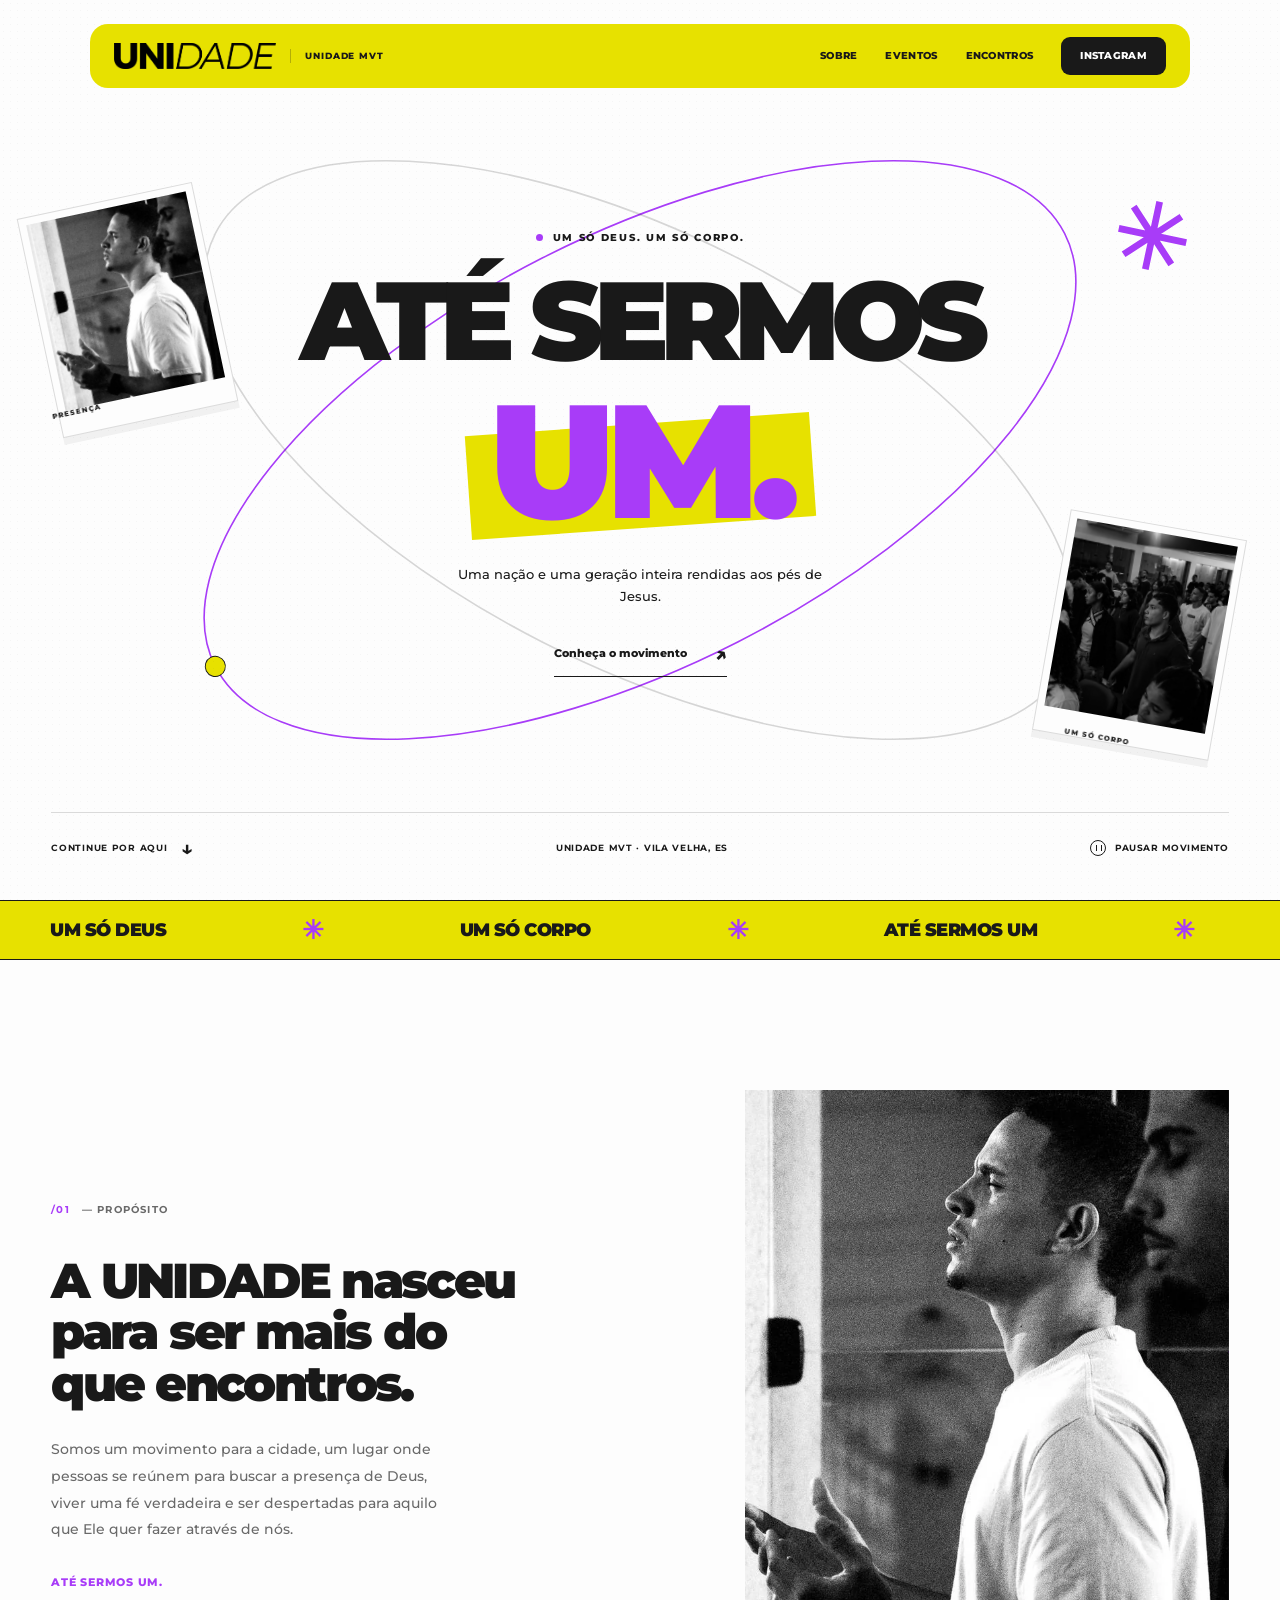
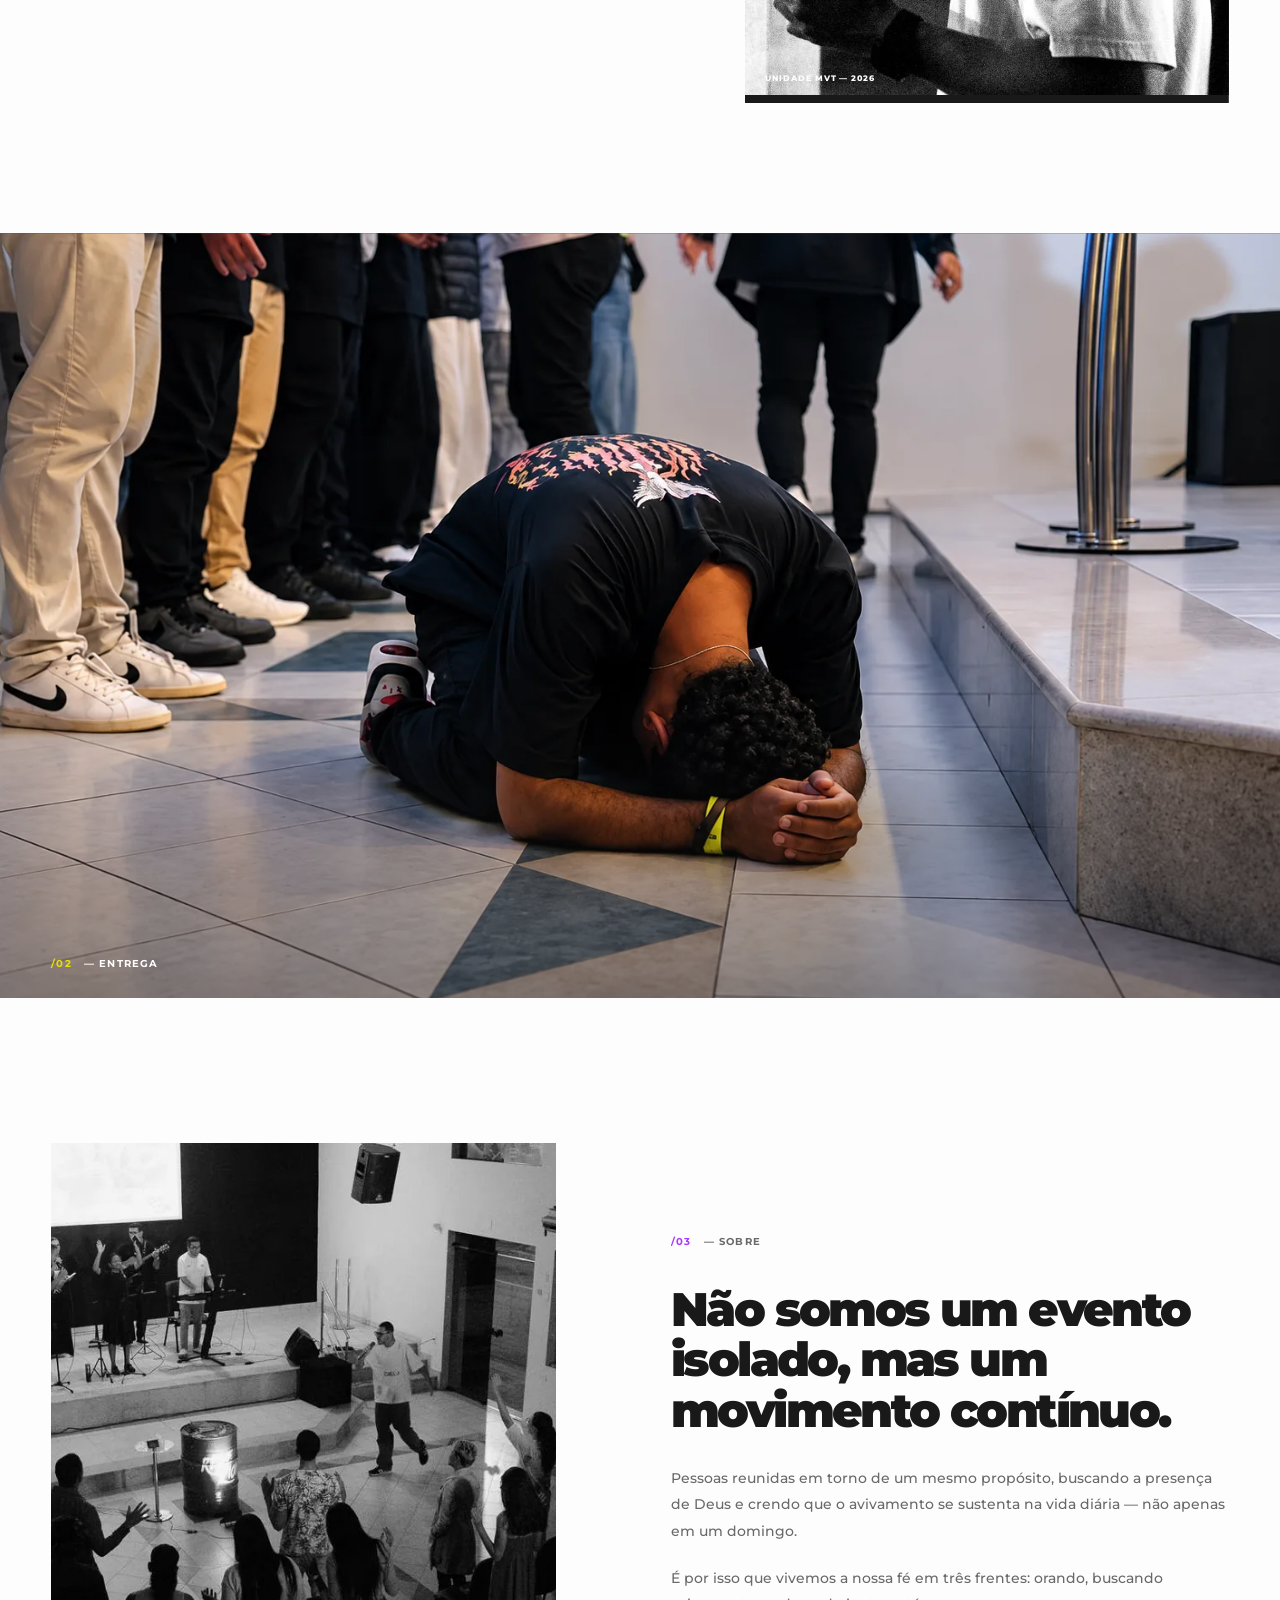
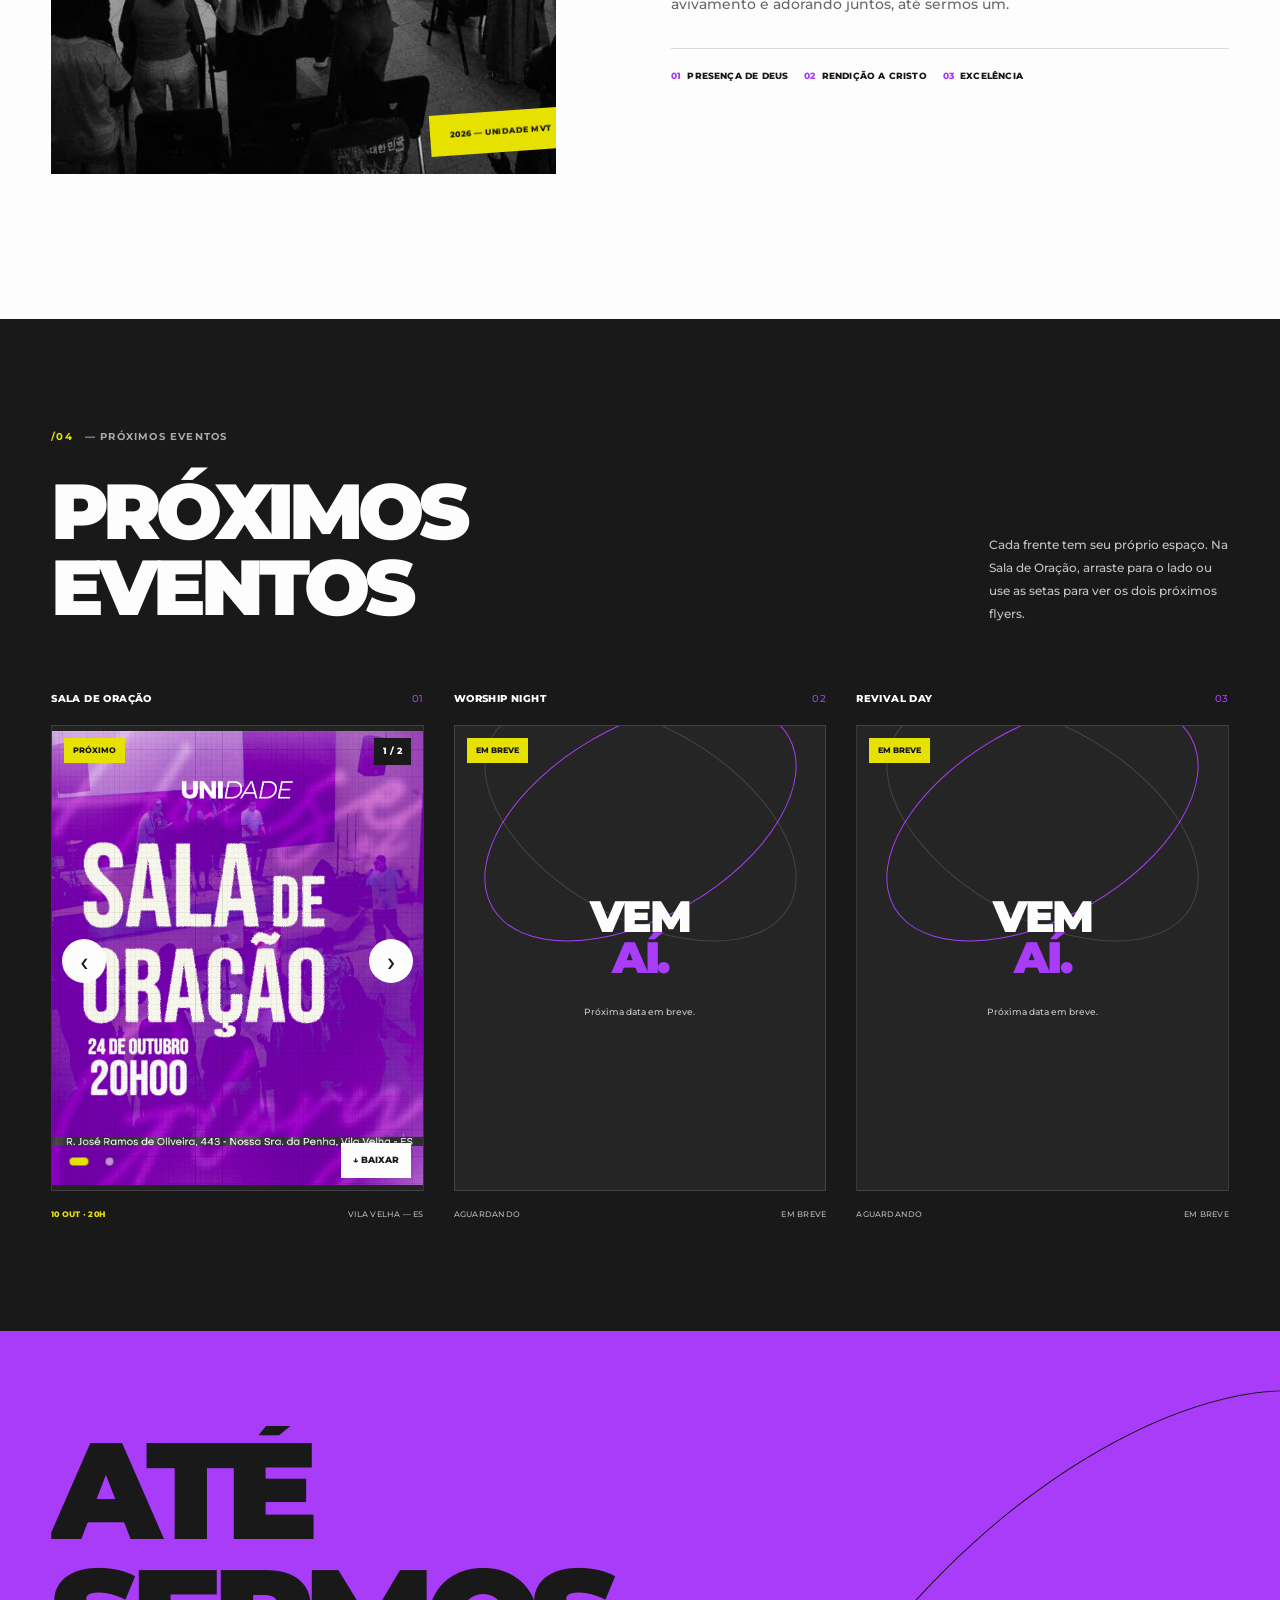
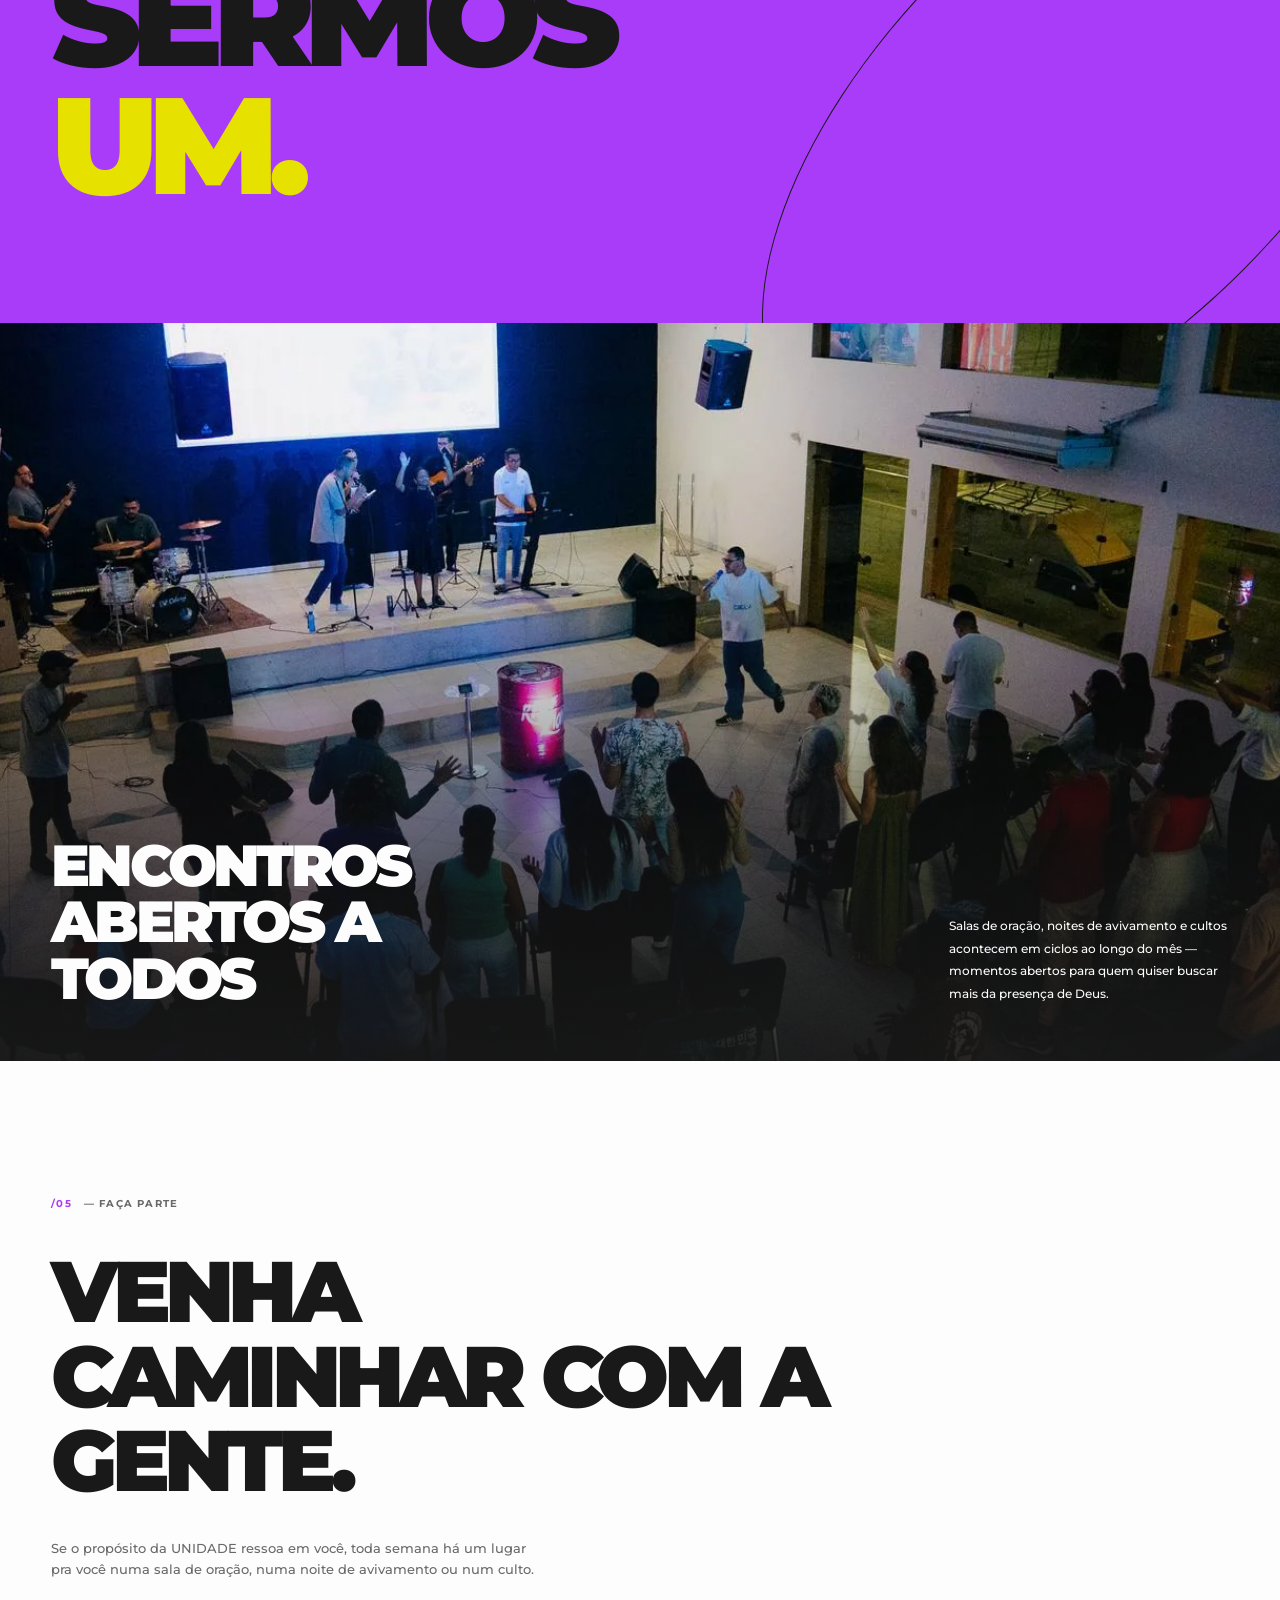
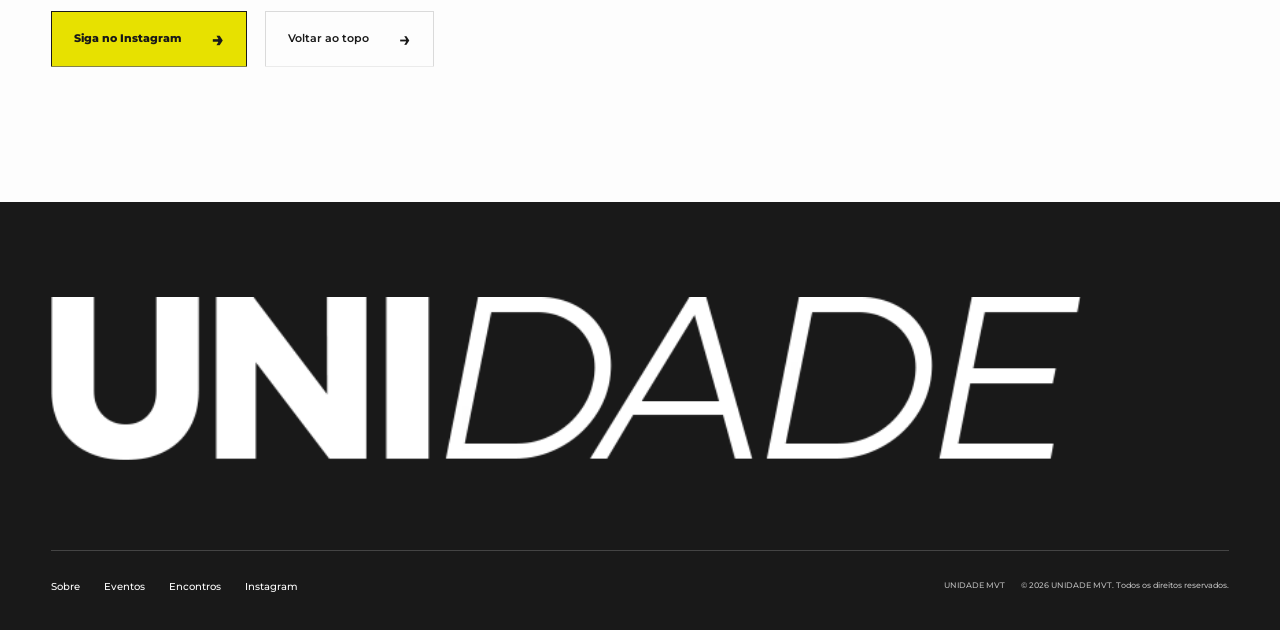
==== commit 84ab0379: "Add files via upload" ====
--- a/index.html
+++ b/index.html
@@ -8,9 +8,498 @@
 <meta name="theme-color" content="#e7e100">
 <link rel="icon" type="image/png" sizes="512x512" href="favicon-und.png?v=2">
 <link rel="apple-touch-icon" href="favicon-und.png?v=2">
-<link rel="preload" href="assets/fonts/Montserrat.woff" as="font" type="font/woff" crossorigin>
-<link rel="stylesheet" href="assets/site.css">
-<script src="assets/site.js" defer></script>
+<style id="unidade-styles">
+@font-face {
+  font-family: Montserrat;
+  src: url('[data-uri]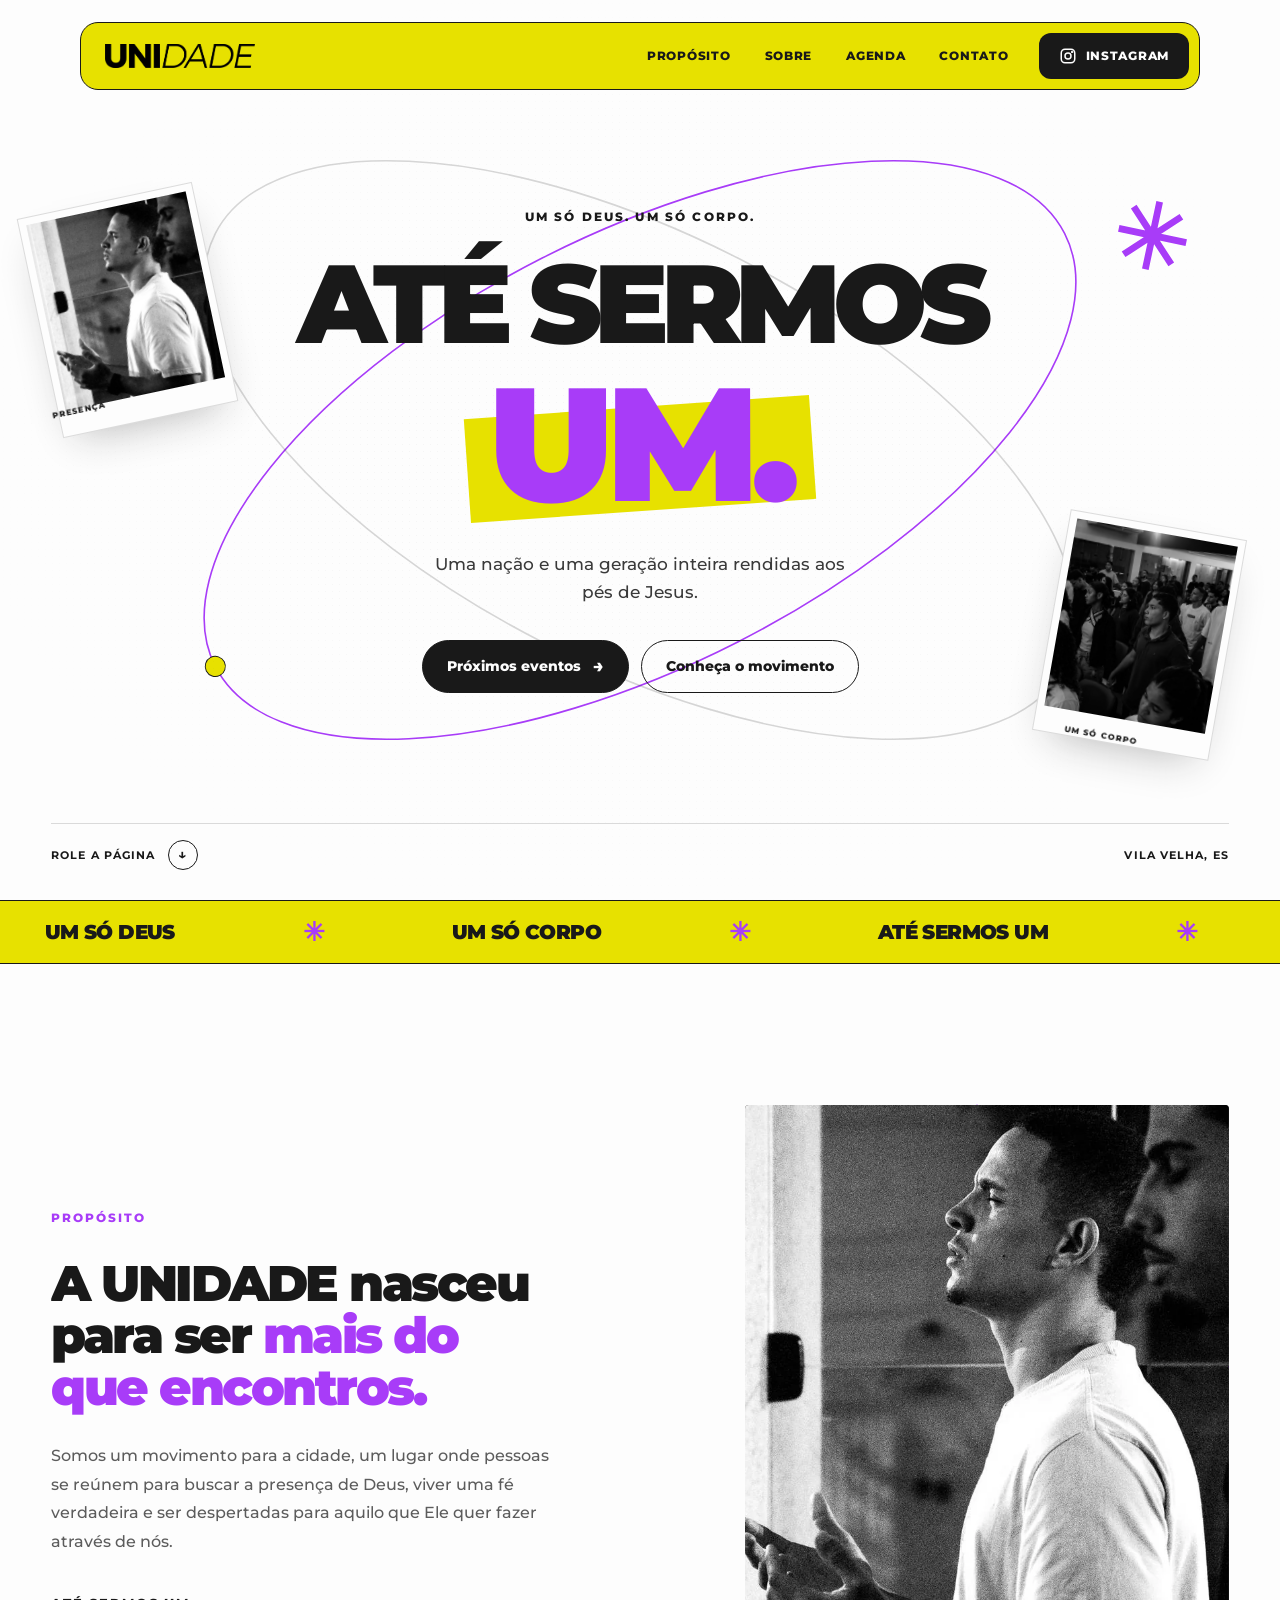
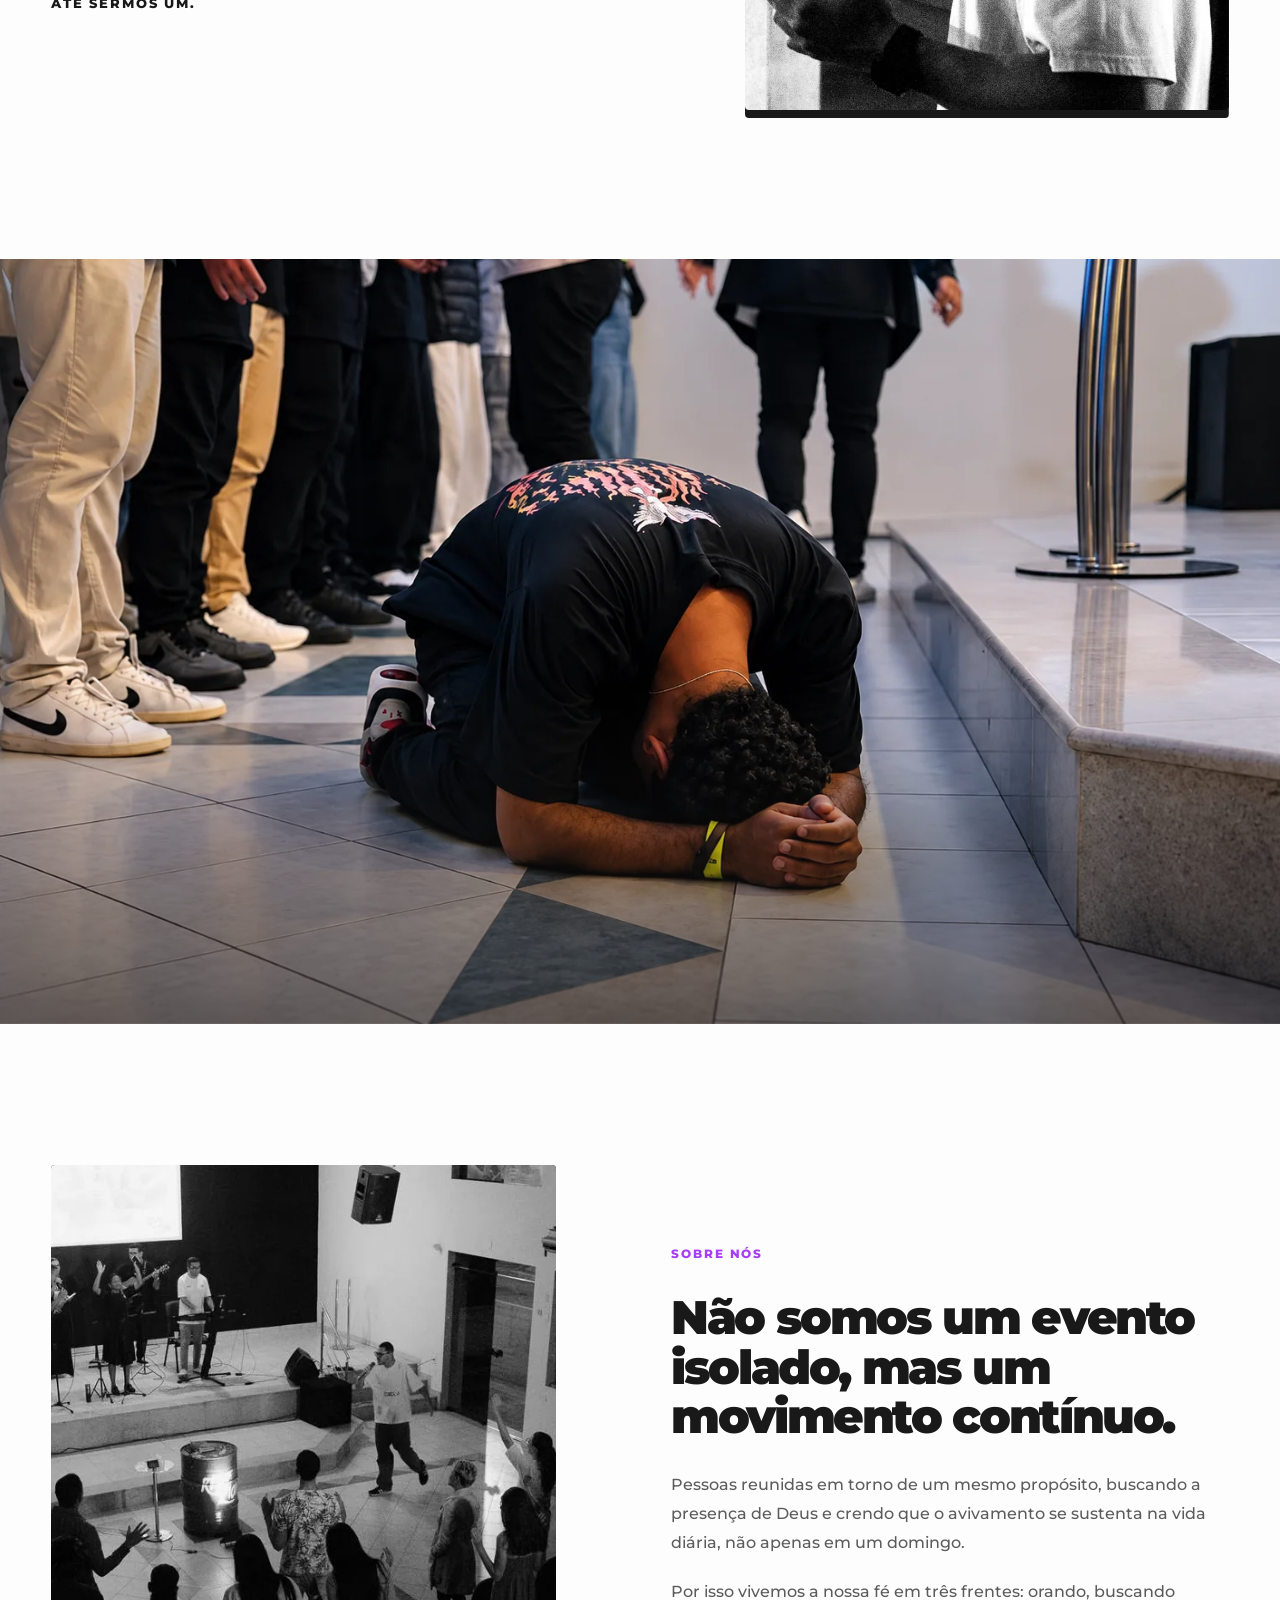
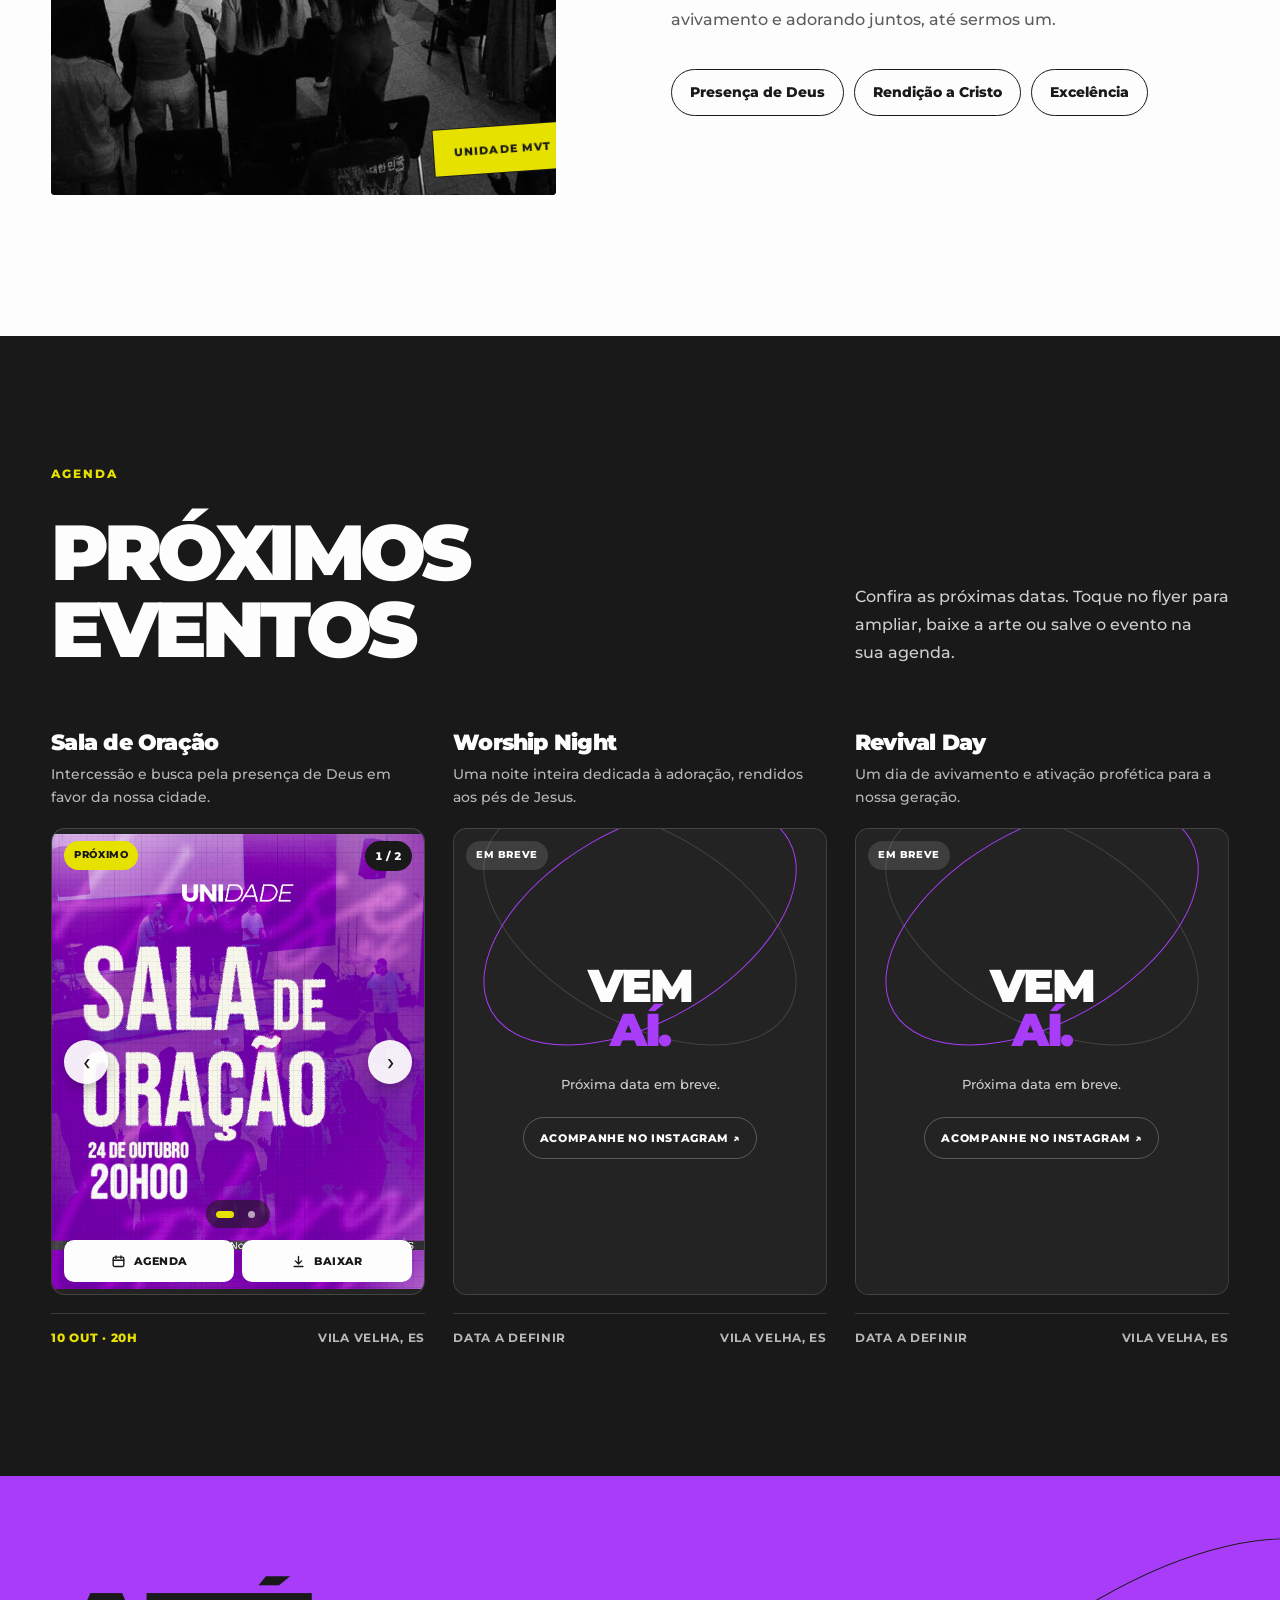
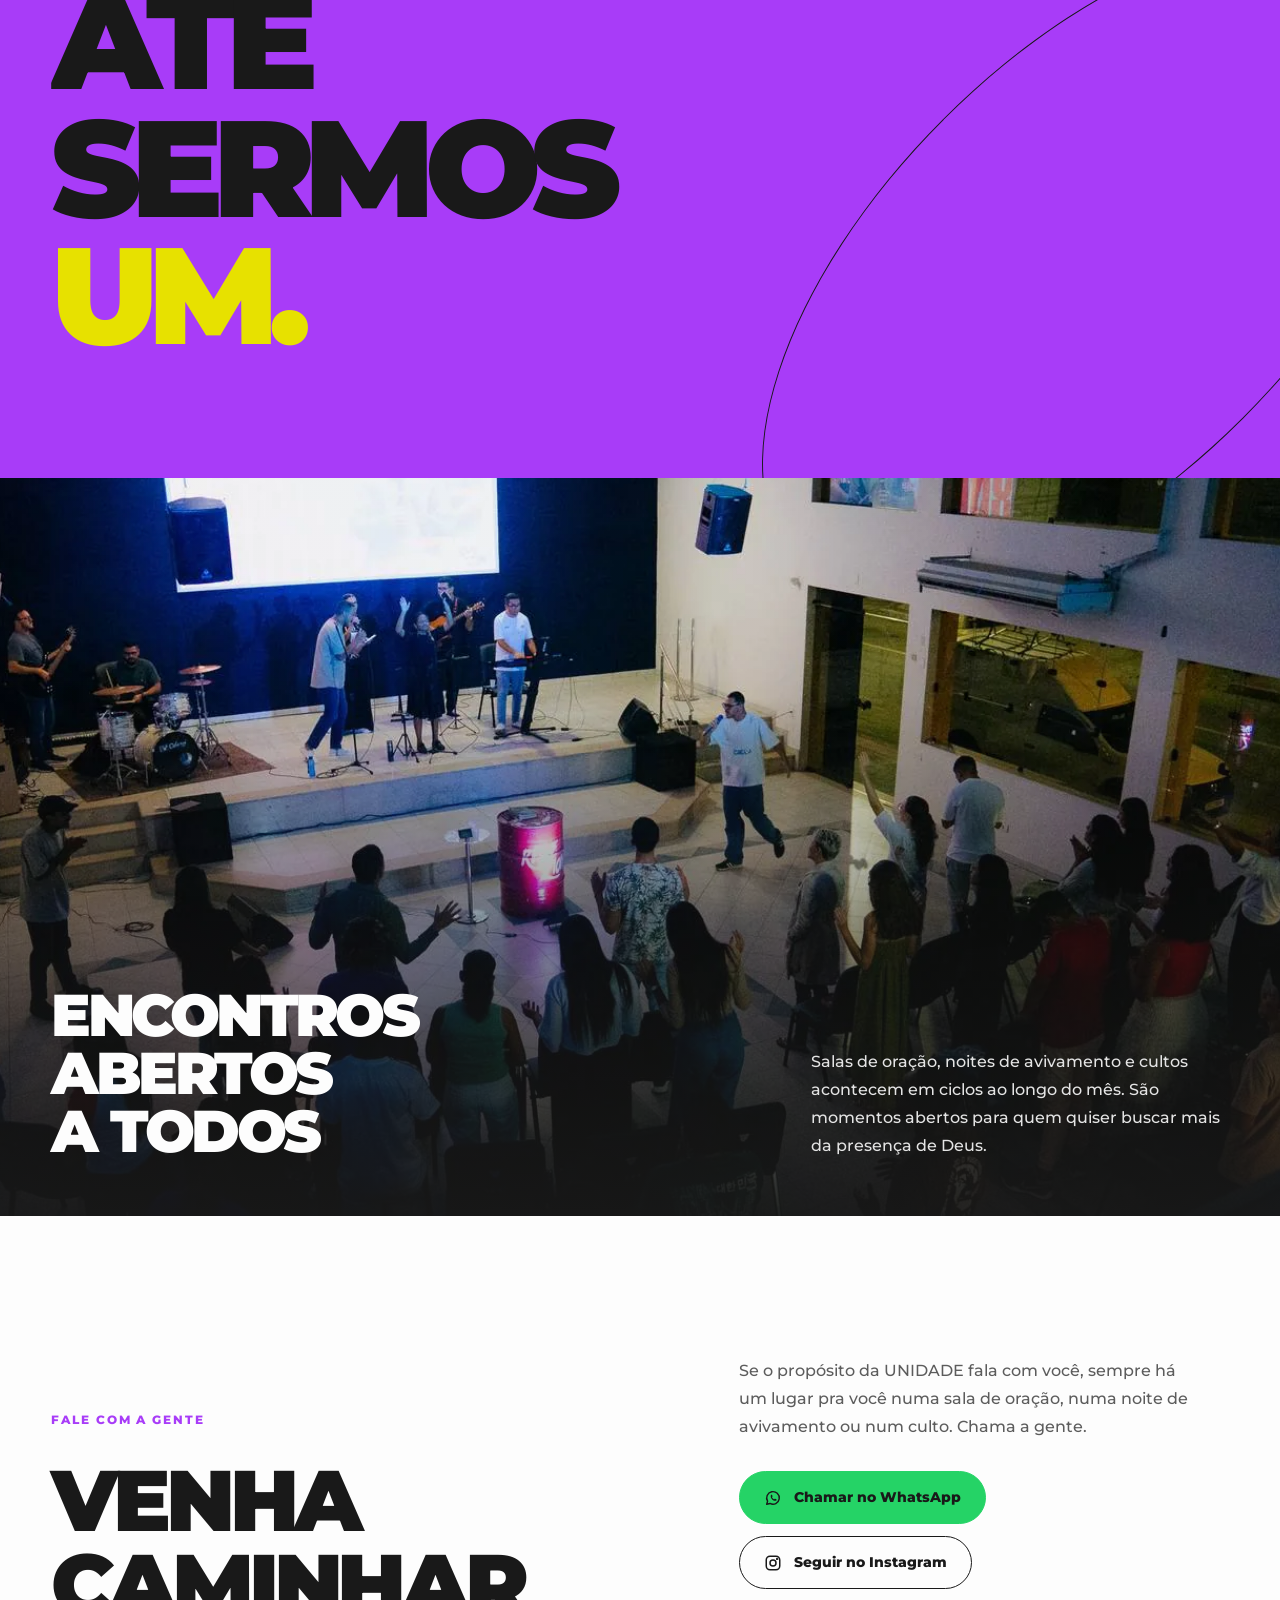
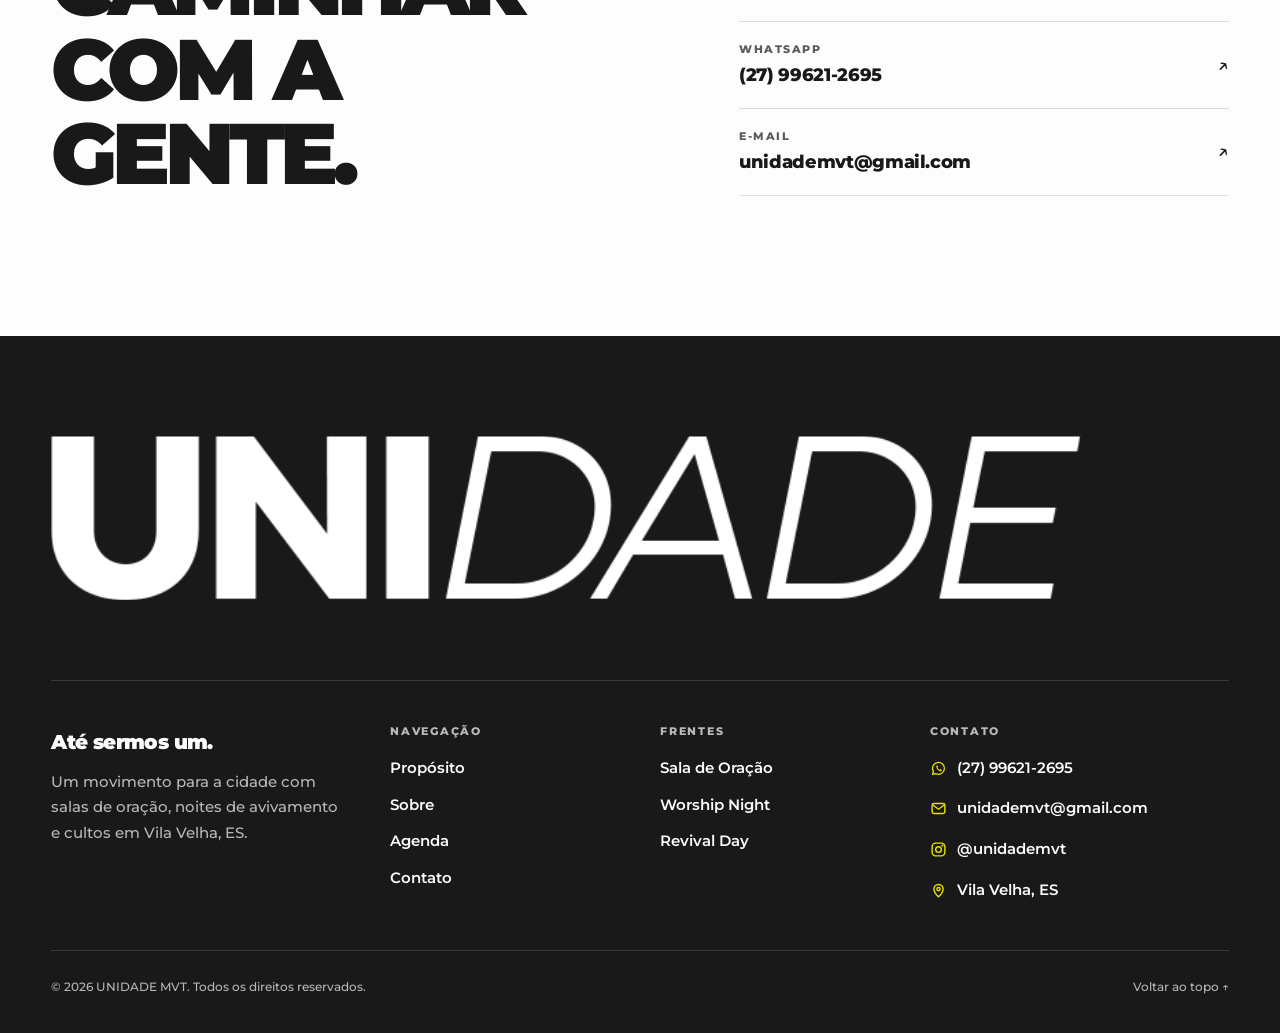
==== commit aa297911: "Add files via upload" ====
--- a/index.html
+++ b/index.html
@@ -2,12 +2,45 @@
 <html lang="pt-BR">
 <head>
 <meta charset="UTF-8">
-<meta name="viewport" content="width=device-width, initial-scale=1.0">
-<title>UNIDADE MVT — Até sermos um</title>
-<meta name="description" content="UNIDADE MVT é um movimento para a cidade: um canal de ativação profética e de derramar do Espírito do Senhor, através de salas de oração, noites de avivamento e cultos.">
+<meta name="viewport" content="width=device-width, initial-scale=1.0, viewport-fit=cover">
+<title>UNIDADE MVT | Até sermos um</title>
+<meta name="description" content="UNIDADE MVT é um movimento para a cidade de Vila Velha, ES. Salas de oração, noites de avivamento e cultos para buscar a presença de Deus.">
 <meta name="theme-color" content="#e7e100">
+<meta name="color-scheme" content="light">
+<meta name="robots" content="index, follow">
+<meta name="author" content="UNIDADE MVT">
+<meta name="format-detection" content="telephone=no">
+
+<meta property="og:type" content="website">
+<meta property="og:locale" content="pt_BR">
+<meta property="og:site_name" content="UNIDADE MVT">
+<meta property="og:title" content="UNIDADE MVT | Até sermos um">
+<meta property="og:description" content="Um movimento para a cidade. Salas de oração, noites de avivamento e cultos em Vila Velha, ES.">
+<meta property="og:image" content="img3.webp">
+<meta property="og:image:alt" content="Momento de oração na UNIDADE MVT">
+<meta name="twitter:card" content="summary_large_image">
+<meta name="twitter:title" content="UNIDADE MVT | Até sermos um">
+<meta name="twitter:description" content="Um movimento para a cidade. Salas de oração, noites de avivamento e cultos em Vila Velha, ES.">
+<meta name="twitter:image" content="img3.webp">
+
 <link rel="icon" type="image/png" sizes="512x512" href="favicon-und.png?v=2">
 <link rel="apple-touch-icon" href="favicon-und.png?v=2">
+<link rel="preload" as="image" href="img2.webp" fetchpriority="high">
+
+<script type="application/ld+json">
+{
+  "@context": "https://schema.org",
+  "@type": "Organization",
+  "name": "UNIDADE MVT",
+  "slogan": "Até sermos um.",
+  "description": "Um movimento para a cidade: salas de oração, noites de avivamento e cultos.",
+  "email": "unidademvt@gmail.com",
+  "telephone": "+55 27 99621-2695",
+  "areaServed": { "@type": "City", "name": "Vila Velha", "containedInPlace": { "@type": "State", "name": "Espírito Santo" } },
+  "sameAs": ["https://www.instagram.com/unidademvt/"]
+}
+</script>
+
 <style id="unidade-styles">
 @font-face {
   font-family: Montserrat;
@@ -19,23 +52,33 @@
 
 :root {
   --paper: #fdfdfd;
+  --paper-2: #f4f3ee;
   --ink: #191919;
+  --ink-2: #232323;
   --violet: #a83cf8;
+  --violet-deep: #432064;
   --yellow: #e7e100;
-  --muted: #696969;
+  --whats: #25d366;
+  --muted: #5c5c5c;
+  --muted-dark: #b8b8b8;
   --line: #dadada;
-  --gap: clamp(22px, 4vw, 64px);
+  --line-dark: #ffffff26;
+  --gap: clamp(20px, 4vw, 64px);
+  --radius: 14px;
   --ease: cubic-bezier(.22, .61, .36, 1);
+  --header-h: 68px;
 }
 
 * { box-sizing: border-box; }
-html { scroll-behavior: smooth; scroll-padding-top: 112px; }
+html { scroll-behavior: smooth; scroll-padding-top: 112px; -webkit-text-size-adjust: 100%; text-size-adjust: 100%; }
 body {
   margin: 0;
   background: var(--paper);
   color: var(--ink);
-  font: 500 16px/1.65 Montserrat, Arial, sans-serif;
+  font: 500 16px/1.65 Montserrat, "Helvetica Neue", Arial, sans-serif;
   -webkit-font-smoothing: antialiased;
+  -moz-osx-font-smoothing: grayscale;
+  text-rendering: optimizeLegibility;
 }
 body.menu-open { overflow: hidden; }
 ::selection { background: var(--yellow); color: var(--ink); }
@@ -44,33 +87,38 @@
 button, a { -webkit-tap-highlight-color: transparent; }
 button:focus-visible, a:focus-visible, [tabindex]:focus-visible {
   outline: 3px solid var(--violet);
-  outline-offset: 6px;
-}
+  outline-offset: 5px;
+  border-radius: 4px;
+}
+.on-dark :focus-visible { outline-color: var(--yellow); }
 img { display: block; max-width: 100%; }
 svg { display: block; }
-p, h1, h2, h3, blockquote { margin: 0; }
-h1, h2, h3 { font-weight: 900; line-height: .98; letter-spacing: -.065em; }
-.wrap { width: min(1400px, 100%); margin: 0 auto; padding-inline: var(--gap); }
-.label {
-  display: flex;
-  align-items: center;
-  gap: 12px;
-  font-size: 10px;
-  font-weight: 700;
-  letter-spacing: .12em;
+p, h1, h2, h3, h4, blockquote { margin: 0; }
+h1, h2, h3 { font-weight: 900; line-height: .98; letter-spacing: -.06em; text-wrap: balance; }
+p { text-wrap: pretty; }
+.wrap { width: min(1320px, 100%); margin: 0 auto; padding-inline: var(--gap); }
+.icon { width: 18px; height: 18px; flex: none; }
+.eyebrow {
+  margin-bottom: 30px;
+  font-size: 12px;
+  font-weight: 800;
+  letter-spacing: .16em;
   text-transform: uppercase;
-  color: var(--muted);
-}
-.label .n { color: var(--violet); }
+  color: var(--violet);
+}
 .skip-link {
   position: fixed;
   top: 12px;
   left: 20px;
   z-index: 300;
   padding: 12px 18px;
+  border-radius: 10px;
   background: var(--ink);
   color: var(--paper);
-  transform: translateY(-150%);
+  font-size: 13px;
+  font-weight: 700;
+  transform: translateY(-160%);
+  transition: transform .2s;
 }
 .skip-link:focus { transform: none; }
 .reveal, .reveal-img { opacity: 1; }
@@ -79,124 +127,144 @@
 .reveal { transition: opacity .8s var(--ease), transform .8s var(--ease); }
 .reveal-img { transition: clip-path 1.1s var(--ease), opacity .9s var(--ease); }
 .js .is-visible { opacity: 1; transform: none; clip-path: inset(0); }
-
-/* Navigation */
+.reveal-d1 { transition-delay: .08s; }
+.reveal-d2 { transition-delay: .16s; }
+
+.btn {
+  display: inline-flex;
+  align-items: center;
+  justify-content: center;
+  gap: 12px;
+  min-height: 52px;
+  padding: 14px 24px;
+  border: 1.5px solid var(--ink);
+  border-radius: 999px;
+  font-size: 14px;
+  font-weight: 800;
+  transition: background .25s var(--ease), color .25s var(--ease), border-color .25s var(--ease), transform .25s var(--ease);
+}
+.btn .arrow { font-size: 18px; line-height: 1; transition: transform .3s var(--ease); }
+.btn:hover .arrow { transform: translateX(4px); }
+.btn:active { transform: scale(.98); }
+.btn-primary { background: var(--ink); color: var(--paper); }
+.btn-primary:hover { background: var(--violet-deep); border-color: var(--violet-deep); }
+.btn-yellow { background: var(--yellow); color: var(--ink); }
+.btn-yellow:hover { background: var(--violet); }
+.btn-ghost { background: transparent; }
+.btn-ghost:hover { background: var(--ink); color: var(--paper); }
+.btn-whats { background: var(--whats); border-color: var(--whats); color: var(--ink); }
+.btn-whats:hover { background: #1eb956; border-color: #1eb956; }
+
+.progress { position: fixed; top: 0; left: 0; right: 0; z-index: 200; height: 3px; pointer-events: none; }
+.progress span { display: block; height: 100%; background: var(--violet); transform: scaleX(var(--progress, 0)); transform-origin: left; }
+
 header.site {
   position: fixed;
-  top: 24px;
+  top: 22px;
   left: 50%;
   z-index: 110;
   transform: translateX(-50%);
-  width: min(1100px, calc(100% - 64px));
-  height: 64px;
-  padding: 12px 24px;
+  width: min(1120px, calc(100% - 48px));
+  height: var(--header-h);
+  padding: 10px 10px 10px 24px;
   display: flex;
   align-items: center;
   justify-content: space-between;
   gap: 24px;
   background: var(--yellow);
+  border: 1.5px solid var(--ink);
   border-radius: 18px;
-  transition: top .35s var(--ease), box-shadow .35s var(--ease);
-}
-header.site.scrolled { top: 12px; box-shadow: 0 3px 0 var(--ink); }
+  transition: top .35s var(--ease), box-shadow .35s var(--ease), transform .45s var(--ease);
+}
+header.site.scrolled { top: 12px; box-shadow: 0 4px 0 var(--ink); }
+header.site.hidden:not(.menu-open) { transform: translate(-50%, calc(-100% - 30px)); }
 .brand { display: flex; align-items: center; gap: 14px; }
-.brand img { width: 162px; height: auto; filter: brightness(0); }
-.brand-name { padding-left: 14px; border-left: 1px solid #19191940; font-size: 9px; font-weight: 800; letter-spacing: .1em; }
-.nav-desktop { display: flex; align-items: center; gap: 28px; }
-.nav-desktop a { font-size: 10px; text-transform: uppercase; font-weight: 800; letter-spacing: .03em; }
-.nav-desktop a:not(.ig) { position: relative; padding-block: 12px; }
-.nav-desktop a:not(.ig)::after { content: ''; position: absolute; left: 0; bottom: 6px; width: 100%; height: 2px; background: var(--ink); transform: scaleX(0); transform-origin: left; transition: transform .25s var(--ease); }
+.brand img { width: 150px; height: auto; filter: brightness(0); }
+.nav-desktop { display: flex; align-items: center; gap: 6px; }
+.nav-desktop a { font-size: 12px; text-transform: uppercase; font-weight: 800; letter-spacing: .06em; }
+.nav-desktop a:not(.nav-cta) { position: relative; padding: 12px 14px; }
+.nav-desktop a:not(.nav-cta)::after { content: ''; position: absolute; left: 14px; right: 14px; bottom: 7px; height: 2px; background: var(--ink); transform: scaleX(0); transform-origin: left; transition: transform .25s var(--ease); }
 .nav-desktop a:hover::after, .nav-desktop a[aria-current]::after { transform: scaleX(1); }
-.nav-desktop .ig { padding: 11px 19px; border-radius: 9px; color: var(--paper); background: var(--ink); transition: background .2s; }
-.nav-desktop .ig:hover { background: #432064; }
-.burger { display: none; width: 44px; height: 44px; padding: 10px; flex-direction: column; justify-content: center; gap: 5px; border: 0; background: none; }
-.burger span { width: 24px; height: 2px; background: var(--ink); transition: transform .3s, opacity .3s; }
+.nav-desktop .nav-cta { display: inline-flex; align-items: center; gap: 9px; margin-left: 10px; padding: 0 20px; height: 46px; border-radius: 12px; color: var(--paper); background: var(--ink); transition: background .2s; }
+.nav-desktop .nav-cta:hover { background: var(--violet-deep); }
+.burger { display: none; width: 46px; height: 46px; padding: 11px; flex-direction: column; justify-content: center; gap: 5px; border: 0; border-radius: 12px; background: var(--ink); }
+.burger span { width: 24px; height: 2px; background: var(--yellow); transition: transform .3s, opacity .3s; }
 header.menu-open .burger span:nth-child(1) { transform: translateY(7px) rotate(45deg); }
 header.menu-open .burger span:nth-child(2) { opacity: 0; }
 header.menu-open .burger span:nth-child(3) { transform: translateY(-7px) rotate(-45deg); }
-.mobile-menu { position: fixed; inset: 0; z-index: 100; padding: 120px 28px 40px; background: var(--violet); color: var(--ink); display: flex; flex-direction: column; justify-content: center; gap: 10px; opacity: 0; visibility: hidden; transition: opacity .3s, visibility .3s; }
+.mobile-menu { position: fixed; inset: 0; z-index: 100; padding: 130px 28px 40px; background: var(--violet); color: var(--ink); display: flex; flex-direction: column; justify-content: center; gap: 4px; opacity: 0; visibility: hidden; transition: opacity .3s, visibility .3s; }
 .mobile-menu.open { visibility: visible; opacity: 1; }
-.mobile-menu a { padding-block: 12px; font-size: clamp(30px, 10vw, 58px); font-weight: 900; line-height: 1; letter-spacing: -.06em; }
-.mobile-menu .mm-ig { margin-top: 28px; font-size: 14px; font-weight: 700; letter-spacing: 0; }
-
-/* Two paths coming together: a visual motif made for UNIDADE. */
+.mobile-menu > a { padding-block: 12px; border-bottom: 1px solid #19191926; font-size: clamp(34px, 11vw, 60px); font-weight: 900; line-height: 1; letter-spacing: -.06em; }
+.mm-contacts { display: flex; flex-wrap: wrap; gap: 10px; margin-top: 30px; }
+.mm-contacts a { display: inline-flex; align-items: center; gap: 9px; padding: 13px 18px; border-radius: 999px; background: var(--ink); color: var(--paper); font-size: 14px; font-weight: 700; }
+
 .hero {
   position: relative;
   isolation: isolate;
-  min-height: 800px;
+  min-height: 760px;
   height: 100svh;
-  max-height: 1200px;
+  max-height: 1150px;
   display: grid;
   place-items: center;
   overflow: hidden;
   padding: 130px var(--gap) 130px;
   background: var(--paper);
 }
-.hero::after { content: ''; position: absolute; inset: 0; z-index: -1; background-image: radial-gradient(#19191914 .7px, transparent .7px); background-size: 7px 7px; opacity: .45; pointer-events: none; }
+.hero::after { content: ''; position: absolute; inset: 0; z-index: -1; background-image: radial-gradient(#19191914 .7px, transparent .7px); background-size: 7px 7px; opacity: .45; pointer-events: none; -webkit-mask-image: radial-gradient(ellipse at center, #000 30%, transparent 80%); mask-image: radial-gradient(ellipse at center, #000 30%, transparent 80%); }
 .hero-orbit { position: absolute; top: 50%; left: 50%; width: min(1100px, 94vw); height: auto; z-index: -1; pointer-events: none; transform: translate(-50%, -50%); }
 .orbit-path { fill: none; stroke: var(--violet); stroke-width: 1.6; vector-effect: non-scaling-stroke; transform-origin: 600px 430px; animation: orbit-drift 22s ease-in-out infinite alternate; }
 .orbit-path.second { stroke: var(--ink); opacity: .17; animation-direction: alternate-reverse; animation-duration: 28s; }
 .orbit-dot { fill: var(--yellow); stroke: var(--ink); stroke-width: 1; transform-origin: 600px 430px; animation: orbit-drift 22s ease-in-out infinite alternate; }
 @keyframes orbit-drift { from { transform: rotate(-6deg) scale(.98); } to { transform: rotate(9deg) scale(1.04); } }
 .hero-inner { position: relative; z-index: 4; text-align: center; width: 100%; }
-.hero-kicker { display: inline-flex; align-items: center; gap: 10px; margin-bottom: 22px; font-size: 10px; font-weight: 800; letter-spacing: .17em; text-transform: uppercase; }
-.hero-kicker::before { content: ''; width: 7px; height: 7px; border-radius: 50%; background: var(--violet); }
-.hero h1 { font-size: clamp(62px, 8.7vw, 126px); text-transform: uppercase; letter-spacing: -.08em; line-height: .95; }
+.hero-kicker { margin-bottom: 24px; font-size: 12px; font-weight: 800; letter-spacing: .18em; text-transform: uppercase; }
+.hero h1 { font-size: clamp(62px, 8.7vw, 126px); text-transform: uppercase; letter-spacing: -.075em; line-height: .95; }
 .hero-line { display: block; }
 .hero-line:last-child { margin-top: 10px; font-size: 1.45em; }
 .hero h1 .accent { position: relative; display: inline-block; color: var(--violet); }
 .hero h1 .accent::after { content: ''; position: absolute; z-index: -1; inset: 26% -7% 6%; background: var(--yellow); transform: rotate(-4deg); }
-.hero-copy { max-width: 44ch; margin: 26px auto 24px; font-size: 13px; font-weight: 500; line-height: 1.7; }
-.hero-link { display: inline-flex; align-items: center; gap: 28px; padding: 12px 0; border-bottom: 1px solid var(--ink); font-size: 11px; font-weight: 800; }
-.hero-link span { font-size: 20px; line-height: 1; transition: transform .3s; }
-.hero-link:hover span { transform: translate(3px, -3px); }
+.hero-copy { max-width: 40ch; margin: 30px auto 34px; font-size: clamp(16px, 1.35vw, 19px); line-height: 1.6; color: #3a3a3a; }
+.hero-actions { display: flex; justify-content: center; flex-wrap: wrap; gap: 12px; }
 .hero-photos { position: absolute; inset: 0; z-index: 2; pointer-events: none; }
 .hero-photo { position: absolute; width: clamp(125px, 14vw, 208px); aspect-ratio: 4/5; }
-.hero-photo .photo-print { width: 100%; height: 100%; padding: 7px 7px 25px; background: var(--paper); border: 1px solid #19191925; box-shadow: 0 7px 0 #1919190d; transform: translate3d(var(--pointer-x, 0px), var(--pointer-y, 0px), 0) rotate(var(--angle)); transition: transform .9s var(--ease); }
-.hero-photo img { width: 100%; height: 100%; object-fit: cover; filter: grayscale(1); }
+.hero-photo .photo-print { width: 100%; height: 100%; padding: 7px 7px 25px; background: var(--paper); border: 1px solid #19191925; box-shadow: 0 18px 40px -18px #19191950; transform: translate3d(var(--pointer-x, 0px), var(--pointer-y, 0px), 0) rotate(var(--angle)); transition: transform .9s var(--ease); }
+.hero-photo img { width: 100%; height: 100%; object-fit: cover; filter: grayscale(1); background: var(--paper-2); }
 .hero-photo-1 { left: 3%; top: 22%; --angle: -12deg; animation: photo-float 8s ease-in-out infinite; }
 .hero-photo-2 { right: 4%; bottom: 17%; --angle: 10deg; animation: photo-float 10s -3s ease-in-out infinite reverse; }
 .hero-photo-1::after { content: 'PRESENÇA'; }
 .hero-photo-2::after { content: 'UM SÓ CORPO'; }
-.hero-photo::after { position: absolute; left: 14px; bottom: 4px; font-size: 7px; font-weight: 800; letter-spacing: .14em; transform: rotate(var(--angle)); }
+.hero-photo::after { position: absolute; left: 14px; bottom: 5px; font-size: 8px; font-weight: 800; letter-spacing: .14em; transform: rotate(var(--angle)); }
 @keyframes photo-float { 0%, 100% { transform: translateY(0); } 50% { transform: translateY(-18px); } }
 .hero-stamp { position: absolute; right: 7%; top: 22%; color: var(--violet); transform: rotate(12deg); width: 75px; height: 75px; animation: stamp-turn 36s linear infinite; }
 @keyframes stamp-turn { to { transform: rotate(372deg); } }
-.hero-bottom { position: absolute; bottom: 35px; left: var(--gap); right: var(--gap); display: flex; justify-content: space-between; align-items: center; gap: 24px; border-top: 1px solid var(--line); padding-top: 18px; font-size: 9px; font-weight: 700; letter-spacing: .08em; text-transform: uppercase; }
-.scroll-ind { display: inline-flex; align-items: center; gap: 14px; }
-.scroll-ind span { font-size: 20px; }
-.motion-toggle { display: inline-flex; align-items: center; gap: 9px; padding: 9px 0; border: 0; background: transparent; font-size: 9px; font-weight: 700; text-transform: uppercase; letter-spacing: .05em; }
-.motion-symbol { width: 16px; height: 16px; border: 1px solid currentColor; border-radius: 50%; position: relative; }
-.motion-symbol::before { content: ''; position: absolute; top: 4px; left: 5px; width: 4px; height: 6px; border-inline: 1px solid currentColor; }
-.motion-toggle[aria-pressed='true'] .motion-symbol::before { width: 0; height: 0; border: 0; border-top: 3px solid transparent; border-bottom: 3px solid transparent; border-left: 4px solid currentColor; }
+.hero-bottom { position: absolute; bottom: 30px; left: var(--gap); right: var(--gap); display: flex; justify-content: space-between; align-items: center; gap: 24px; border-top: 1px solid var(--line); padding-top: 16px; font-size: 11px; font-weight: 700; letter-spacing: .1em; text-transform: uppercase; white-space: nowrap; }
+.scroll-ind { display: inline-flex; align-items: center; gap: 12px; }
+.scroll-ind .circle { display: grid; place-items: center; width: 30px; height: 30px; border: 1px solid var(--ink); border-radius: 50%; font-size: 14px; animation: nudge 2.4s ease-in-out infinite; }
+@keyframes nudge { 0%, 100% { transform: translateY(0); } 50% { transform: translateY(4px); } }
 .hero-inner { animation: hero-enter .95s .08s var(--ease) both; }
 @keyframes hero-enter { from { opacity: 0; transform: translateY(24px); } to { opacity: 1; transform: none; } }
 
-.word-strip { overflow: hidden; background: var(--yellow); border-block: 1px solid var(--ink); padding-block: 16px; }
+.word-strip { overflow: hidden; background: var(--yellow); border-block: 1.5px solid var(--ink); padding-block: 18px; }
 .word-strip-track { display: flex; width: max-content; animation: word-travel 28s linear infinite; }
-.word-strip-group { display: flex; flex: none; min-width: 100vw; align-items: center; justify-content: space-around; gap: 35px; padding-right: 35px; font-size: 18px; font-weight: 900; line-height: 1; letter-spacing: -.03em; white-space: nowrap; }
+.word-strip-group { display: flex; flex: none; min-width: 100vw; align-items: center; justify-content: space-around; gap: 38px; padding-right: 38px; font-size: 20px; font-weight: 900; line-height: 1; letter-spacing: -.03em; white-space: nowrap; }
 .strip-mark { font-size: 26px; color: var(--violet); }
 @keyframes word-travel { to { transform: translateX(-50%); } }
 
-/* Documentary images, bold type and generous white space. */
-.statement { padding-block: 130px; }
+.statement { padding-block: clamp(90px, 11vw, 150px); }
 .purpose-layout { display: grid; grid-template-columns: 1.1fr .9fr; gap: clamp(44px, 8vw, 130px); align-items: center; }
-.purpose-copy .label { margin-bottom: 36px; }
-.purpose-lead { display: block; max-width: 14ch; font-size: clamp(30px, 3.8vw, 55px); font-weight: 900; line-height: 1.06; letter-spacing: -.055em; }
-.purpose-body { display: block; margin-top: 27px; max-width: 45ch; font-size: 14px; line-height: 1.9; color: var(--muted); }
-.purpose-copy footer { margin-top: 30px; font-size: 11px; font-weight: 800; color: var(--violet); text-transform: uppercase; letter-spacing: .07em; }
-.purpose-visual { position: relative; aspect-ratio: 4/5; background: var(--ink); isolation: isolate; }
+.purpose-lead { max-width: 14ch; font-size: clamp(34px, 3.9vw, 58px); line-height: 1.04; letter-spacing: -.05em; }
+.purpose-lead em { font-style: normal; color: var(--violet); }
+.purpose-body { margin-top: 28px; max-width: 46ch; font-size: clamp(16px, 1.2vw, 18px); line-height: 1.8; color: var(--muted); }
+.purpose-sign { margin-top: 36px; font-size: 13px; font-weight: 800; color: var(--ink); text-transform: uppercase; letter-spacing: .14em; }
+.purpose-visual { position: relative; aspect-ratio: 4/5; background: var(--ink); isolation: isolate; border-radius: 4px; }
 .purpose-visual::before { content: ''; position: absolute; top: -17px; right: -17px; width: 55%; height: 45%; border: 2px solid var(--violet); z-index: -1; }
-.purpose-video-wrap { overflow: visible; }
-.purpose-video { width: 100%; height: 100%; object-fit: cover; filter: grayscale(.5); }
-.purpose-video-label { position: absolute; left: 20px; bottom: 18px; color: var(--paper); font-size: 8px; font-weight: 800; letter-spacing: .12em; }
-.full-image { position: relative; width: 100%; height: min(850px, 85svh); min-height: 500px; overflow: hidden; isolation: isolate; background: var(--ink); }
+.purpose-video { width: 100%; height: 100%; object-fit: cover; filter: grayscale(.5); border-radius: 4px; }
+
+.full-image { position: relative; width: 100%; height: min(850px, 85svh); min-height: 520px; overflow: hidden; isolation: isolate; background: var(--ink); }
 .full-image > img { width: 100%; height: 112%; object-fit: cover; object-position: center 40%; transform: translateY(calc(-5% + var(--scroll-y, 0px))); transition: filter .7s; }
-.full-image::after { content: ''; position: absolute; inset: 0; z-index: 1; pointer-events: none; background: linear-gradient(transparent 60%, #19191970); }
-.caption { position: absolute; left: var(--gap); bottom: 26px; z-index: 5; color: var(--paper); }
-.caption .n { color: var(--yellow); }
+.full-image::after { content: ''; position: absolute; inset: 0; z-index: 1; pointer-events: none; background: linear-gradient(transparent 55%, #191919a0); }
 .delivery-floating { position: absolute; inset: 0; z-index: 2; pointer-events: none; }
-.float-photo { position: absolute; width: clamp(150px, 15vw, 220px); aspect-ratio: 4/5; padding: 5px; background: var(--paper); box-shadow: 0 14px 30px #19191930; opacity: 0; transform: translateY(45px) rotate(0); transition: opacity .7s, transform 1.2s var(--ease); }
+.float-photo { position: absolute; width: clamp(150px, 15vw, 220px); aspect-ratio: 4/5; padding: 5px; background: var(--paper); box-shadow: 0 24px 50px -16px #00000080; opacity: 0; transform: translateY(45px) rotate(0); transition: opacity .7s, transform 1.2s var(--ease); }
 .float-photo img { width: 100%; height: 100%; object-fit: cover; }
 .float-photo-1 { top: 10%; left: 7%; --angle: -11deg; }
 .float-photo-2 { top: 10%; right: 9%; --angle: 8deg; }
@@ -210,116 +278,144 @@
 .delivery-scene.is-inview .float-photo-4 { transition-delay: .35s; }
 .delivery-scene.is-inview .delivery-hover-title { opacity: 1; transform: none; }
 .delivery-scene.is-inview > img { filter: brightness(.42) grayscale(.45); }
-.editorial { padding-block: 145px; }
+
+.editorial { padding-block: clamp(90px, 11vw, 150px); }
 .editorial-grid { display: grid; grid-template-columns: .95fr 1.05fr; align-items: center; gap: clamp(50px, 9vw, 140px); }
 .editorial-media { position: relative; }
-.editorial-photo { aspect-ratio: 4/5; overflow: hidden; background: var(--ink); }
+.editorial-photo { position: relative; aspect-ratio: 4/5; overflow: hidden; background: var(--ink); border-radius: 4px; }
 .editorial-photo img { width: 100%; height: 113%; object-fit: cover; filter: grayscale(1); transform: translateY(calc(-5% + var(--scroll-y, 0px))); }
 .editorial-photo::after { content: ''; position: absolute; inset: 0; background: var(--violet); mix-blend-mode: color; opacity: 0; transition: opacity .6s; pointer-events: none; }
 .editorial-media:hover .editorial-photo::after { opacity: .65; }
-.editorial-media .tag { position: absolute; right: -16px; bottom: 22px; padding: 14px 20px; transform: rotate(-4deg); background: var(--yellow); font-size: 8px; font-weight: 800; letter-spacing: .06em; }
-.editorial-text .label { margin-bottom: 34px; }
-.editorial-text .lead { max-width: 17ch; margin-bottom: 30px; font-size: clamp(30px, 3.7vw, 51px); font-weight: 900; letter-spacing: -.055em; line-height: 1.06; }
-.editorial-text > p:not(.lead):not(.label) { font-size: 14px; line-height: 1.9; color: var(--muted); margin-bottom: 20px; }
-.values { padding: 20px 0 0; margin: 30px 0 0; border-top: 1px solid var(--line); list-style: none; display: flex; gap: 16px; flex-wrap: wrap; font-size: 9px; font-weight: 800; text-transform: uppercase; letter-spacing: .02em; }
-.values span { margin-right: 6px; color: var(--violet); }
-
-/* Event artwork remains legible and downloadable. */
-.proximos-eventos { position: relative; padding-block: 110px; color: var(--paper); background: var(--ink); }
-.eventos-head { display: flex; align-items: end; justify-content: space-between; gap: 40px; margin-bottom: 65px; }
-.eventos-head .label { margin-bottom: 27px; color: #aaa; }
-.eventos-head .n { color: var(--yellow); }
-.eventos-head h2 { font-size: clamp(44px, 6.1vw, 88px); text-transform: uppercase; }
-.eventos-intro { max-width: 30ch; font-size: 12px; color: #c4c4c4; line-height: 1.9; }
-.eventos-grid { display: grid; grid-template-columns: repeat(3, minmax(0, 1fr)); gap: 30px; }
-.evento-card { min-width: 0; }
-.evento-label { display: flex; justify-content: space-between; gap: 16px; margin-bottom: 18px; font-size: 10px; text-transform: uppercase; letter-spacing: .04em; }
-.evento-label strong { font-weight: 800; }
-.evento-label > span { color: var(--violet); }
-.evento-media { position: relative; aspect-ratio: 4/5; background: #232323; overflow: hidden; border: 1px solid #ffffff24; transition: border-color .5s, transform .5s var(--ease); }
-.evento-card:hover .evento-media { border-color: var(--yellow); transform: translateY(-6px); }
+.editorial-media .tag { position: absolute; right: -16px; bottom: 22px; padding: 14px 20px; transform: rotate(-4deg); background: var(--yellow); border: 1.5px solid var(--ink); font-size: 11px; font-weight: 800; letter-spacing: .1em; text-transform: uppercase; }
+.editorial-text .lead { max-width: 17ch; margin-bottom: 30px; font-size: clamp(32px, 3.7vw, 54px); letter-spacing: -.05em; line-height: 1.04; }
+.editorial-text > p:not(.eyebrow) { max-width: 52ch; font-size: clamp(16px, 1.2vw, 18px); line-height: 1.8; color: var(--muted); margin-bottom: 20px; }
+.values { padding: 0; margin: 34px 0 0; list-style: none; display: flex; flex-wrap: wrap; gap: 10px; }
+.values li { padding: 11px 18px; border: 1.5px solid var(--ink); border-radius: 999px; font-size: 14px; font-weight: 800; transition: background .25s, color .25s; }
+.values li:hover { background: var(--ink); color: var(--yellow); }
+
+.proximos-eventos { position: relative; padding-block: clamp(90px, 10vw, 130px); color: var(--paper); background: var(--ink); }
+.eventos-head { display: flex; align-items: end; justify-content: space-between; gap: 40px; margin-bottom: 64px; }
+.eventos-head .eyebrow { color: var(--yellow); }
+.eventos-head h2 { font-size: clamp(46px, 6.1vw, 92px); text-transform: uppercase; }
+.eventos-intro { max-width: 34ch; font-size: 16px; color: #cfcfcf; line-height: 1.75; }
+.eventos-grid { display: grid; grid-template-columns: repeat(3, minmax(0, 1fr)); gap: 28px; }
+.evento-card { min-width: 0; display: flex; flex-direction: column; }
+.evento-name { margin-bottom: 8px; font-size: 22px; font-weight: 900; letter-spacing: -.035em; line-height: 1.1; }
+.evento-desc { min-height: 3.2em; margin-bottom: 20px; font-size: 14px; line-height: 1.6; color: var(--muted-dark); }
+.evento-media { position: relative; aspect-ratio: 4/5; background: var(--ink-2); overflow: hidden; border: 1px solid var(--line-dark); border-radius: var(--radius); transition: border-color .5s, transform .5s var(--ease), box-shadow .5s var(--ease); }
+.evento-card:hover .evento-media { border-color: var(--yellow); transform: translateY(-6px); box-shadow: 0 26px 50px -24px #000; }
 .evento-carousel, .evento-slides, .evento-slide { width: 100%; height: 100%; }
 .evento-carousel { position: relative; overflow: hidden; touch-action: pan-y; user-select: none; }
 .evento-slides { display: flex; transition: transform .55s var(--ease); }
 .evento-slide { flex: 0 0 100%; position: relative; overflow: hidden; }
-.evento-slide img { width: 100%; height: 100%; object-fit: contain; }
-.evento-arrow { position: absolute; top: 46%; z-index: 4; display: grid; place-items: center; width: 44px; height: 44px; padding: 0; background: var(--paper); color: var(--ink); border: 0; border-radius: 50%; font-size: 27px; line-height: 1; transition: background .2s; }
-.evento-arrow:hover { background: var(--yellow); }
-.evento-arrow.prev { left: 10px; }
-.evento-arrow.next { right: 10px; }
-.evento-dots { position: absolute; left: 12px; bottom: 12px; z-index: 4; display: flex; }
-.evento-dot { width: 30px; height: 32px; padding: 0; background: transparent; border: 0; display: grid; place-items: center; }
-.evento-dot::after { content: ''; width: 7px; height: 7px; background: #ffffff90; border: 1px solid #19191970; border-radius: 50%; }
+.evento-slide img { width: 100%; height: 100%; object-fit: contain; cursor: zoom-in; }
+.evento-arrow { position: absolute; top: 50%; z-index: 4; display: grid; place-items: center; width: 44px; height: 44px; padding: 0; margin-top: -22px; background: #fdfdfdee; color: var(--ink); border: 0; border-radius: 50%; font-size: 24px; line-height: 1; box-shadow: 0 6px 18px -6px #0008; transition: background .2s, transform .2s; }
+.evento-arrow:hover { background: var(--yellow); transform: scale(1.06); }
+.evento-arrow.prev { left: 12px; }
+.evento-arrow.next { right: 12px; }
+.evento-dots { position: absolute; left: 50%; bottom: 66px; z-index: 4; display: flex; transform: translateX(-50%); padding: 0 6px; border-radius: 999px; background: #19191999; }
+.evento-dot { width: 26px; height: 28px; padding: 0; background: transparent; border: 0; display: grid; place-items: center; }
+.evento-dot::after { content: ''; width: 7px; height: 7px; background: #ffffffa0; border-radius: 50%; transition: width .3s var(--ease), background .3s; }
 .evento-dot.active::after { width: 18px; border-radius: 8px; background: var(--yellow); }
-.evento-count { position: absolute; right: 12px; top: 12px; z-index: 4; font-size: 9px; font-weight: 800; padding: 6px 9px; background: var(--ink); color: var(--paper); }
-.evento-download { position: absolute; right: 12px; bottom: 12px; z-index: 4; padding: 10px 12px; background: var(--paper); color: var(--ink); font-size: 9px; font-weight: 800; text-transform: uppercase; }
-.evento-download:hover { background: var(--yellow); }
-.evento-status { position: absolute; left: 12px; top: 12px; z-index: 3; padding: 6px 9px; background: var(--yellow); color: var(--ink); font-size: 8px; font-weight: 800; text-transform: uppercase; }
-.evento-meta { display: flex; flex-wrap: wrap; justify-content: space-between; gap: 8px; margin-top: 17px; font-size: 8px; letter-spacing: .03em; text-transform: uppercase; color: #bababa; }
+.evento-count { position: absolute; right: 12px; top: 12px; z-index: 4; font-size: 11px; font-weight: 800; padding: 6px 10px; border-radius: 999px; background: var(--ink); color: var(--paper); font-variant-numeric: tabular-nums; }
+.evento-actions { position: absolute; left: 12px; right: 12px; bottom: 12px; z-index: 4; display: flex; gap: 8px; }
+.evento-action { flex: 1; display: inline-flex; align-items: center; justify-content: center; gap: 8px; min-height: 42px; padding: 10px 12px; border: 0; border-radius: 10px; background: var(--paper); color: var(--ink); font-size: 11px; font-weight: 800; letter-spacing: .04em; text-transform: uppercase; transition: background .2s; }
+.evento-action:hover { background: var(--yellow); }
+.evento-action .icon { width: 15px; height: 15px; }
+.evento-status { position: absolute; left: 12px; top: 12px; z-index: 3; padding: 6px 10px; border-radius: 999px; background: var(--yellow); color: var(--ink); font-size: 10px; font-weight: 800; letter-spacing: .06em; text-transform: uppercase; }
+.evento-status.soon { background: #ffffff1f; color: var(--paper); }
+.evento-meta { display: flex; flex-wrap: wrap; justify-content: space-between; gap: 8px; margin-top: 18px; padding-top: 14px; border-top: 1px solid var(--line-dark); font-size: 12px; font-weight: 700; letter-spacing: .06em; text-transform: uppercase; color: var(--muted-dark); }
 .evento-meta .active { color: var(--yellow); font-weight: 800; }
-.evento-loading { position: relative; height: 100%; display: grid; align-content: center; justify-items: center; gap: 26px; background: #252525; overflow: hidden; }
+.evento-loading { position: relative; height: 100%; display: grid; align-content: center; justify-items: center; gap: 22px; background: var(--ink-2); overflow: hidden; padding: 24px; text-align: center; }
 .evento-loading::before, .evento-loading::after { content: ''; position: absolute; width: 92%; height: 41%; border: 1px solid var(--violet); border-radius: 50%; transform: rotate(-30deg); }
 .evento-loading::after { transform: rotate(30deg); border-color: #ffffff25; }
-.loading-word { position: relative; z-index: 1; font-size: clamp(28px, 3.4vw, 48px); font-weight: 900; line-height: .95; letter-spacing: -.05em; text-align: center; }
+.loading-word { position: relative; z-index: 1; font-size: clamp(34px, 3.6vw, 52px); font-weight: 900; line-height: .95; letter-spacing: -.05em; }
 .loading-word span { color: var(--violet); }
-.coming-soon-copy { position: relative; z-index: 1; font-size: 9px; color: #ccc; }
-
-.big-line { position: relative; isolation: isolate; overflow: hidden; padding: 95px var(--gap) 115px; background: var(--violet); }
+.coming-soon-copy { position: relative; z-index: 1; font-size: 13px; color: #cfcfcf; }
+.notify-link { position: relative; z-index: 1; display: inline-flex; align-items: center; gap: 8px; padding: 11px 16px; border-radius: 999px; border: 1px solid #ffffff40; font-size: 11px; font-weight: 800; letter-spacing: .06em; text-transform: uppercase; transition: background .2s, color .2s, border-color .2s; }
+.notify-link:hover { background: var(--yellow); border-color: var(--yellow); color: var(--ink); }
+
+.big-line { position: relative; isolation: isolate; overflow: hidden; padding: 100px var(--gap) 120px; background: var(--violet); }
 .big-line h2 { text-transform: uppercase; font-size: clamp(64px, 10.7vw, 150px); line-height: .93; letter-spacing: -.075em; }
 .big-line h2 .accent { color: var(--yellow); }
 .big-line::after { content: ''; position: absolute; z-index: -1; width: 65vw; height: 33vw; right: -18vw; top: 30%; border: 1px solid var(--ink); border-radius: 50%; transform: rotate(-45deg); }
-.eventos { position: relative; min-height: 540px; height: 82svh; max-height: 850px; overflow: hidden; background: var(--ink); }
+
+.eventos { position: relative; min-height: 560px; height: 82svh; max-height: 850px; overflow: hidden; background: var(--ink); }
 .eventos > img { width: 100%; height: 112%; object-fit: cover; transform: translateY(calc(-5% + var(--scroll-y, 0px))); }
-.eventos::after { content: ''; position: absolute; inset: 0; background: linear-gradient(180deg, #19191905 35%, #191919e0 100%); }
-.eventos-copy { position: absolute; z-index: 2; left: var(--gap); right: var(--gap); bottom: 55px; display: flex; align-items: end; justify-content: space-between; gap: 35px; color: var(--paper); }
-.eventos-copy h3 { max-width: 13ch; font-size: clamp(32px, 4.5vw, 68px); text-transform: uppercase; }
-.eventos-copy p { max-width: 35ch; font-size: 12px; line-height: 1.9; }
-.cta-section { padding-block: 135px; }
-.cta-section .label { margin-bottom: 38px; }
-.cta-section h2 { max-width: 13ch; font-size: clamp(44px, 6.7vw, 97px); text-transform: uppercase; margin-bottom: 35px; }
-.cta-section p:not(.label) { max-width: 55ch; color: var(--muted); font-size: 13px; margin-bottom: 30px; }
-.cta-row { display: flex; align-items: center; flex-wrap: wrap; gap: 18px; }
-.cta-link { display: inline-flex; align-items: center; justify-content: space-between; gap: 30px; padding: 17px 22px; border: 1px solid var(--ink); background: var(--yellow); font-size: 11px; font-weight: 800; transition: background .2s; }
-.cta-link:hover { background: var(--violet); }
-.cta-link .arrow { font-size: 20px; line-height: 1; }
-.cta-link.secondary { border-color: var(--line); background: none; font-weight: 600; }
-.cta-link.secondary:hover { border-color: var(--ink); }
-footer.site { padding: 95px 0 35px; background: var(--ink); color: var(--paper); }
-.foot-mark { display: block; width: min(1030px, 100%); margin-bottom: 90px; }
+.eventos::after { content: ''; position: absolute; inset: 0; background: linear-gradient(180deg, #19191905 30%, #191919e8 100%); }
+.eventos-copy { position: absolute; z-index: 2; left: var(--gap); right: var(--gap); bottom: 56px; display: flex; align-items: end; justify-content: space-between; gap: 40px; color: var(--paper); }
+.eventos-copy h2 { max-width: 13ch; font-size: clamp(34px, 4.6vw, 70px); text-transform: uppercase; }
+.eventos-copy p { max-width: 38ch; font-size: 16px; line-height: 1.75; color: #e4e4e4; }
+
+.cta-section { padding-block: clamp(90px, 11vw, 150px); }
+.cta-layout { display: grid; grid-template-columns: 1.1fr .9fr; gap: clamp(40px, 7vw, 110px); align-items: end; }
+.cta-section h2 { max-width: 13ch; font-size: clamp(46px, 6.7vw, 100px); text-transform: uppercase; }
+.cta-aside > p { max-width: 42ch; color: var(--muted); font-size: clamp(16px, 1.2vw, 18px); line-height: 1.75; margin-bottom: 30px; }
+.cta-row { display: flex; align-items: center; flex-wrap: wrap; gap: 12px; }
+.contact-list { display: grid; gap: 0; margin: 32px 0 0; padding: 0; list-style: none; border-top: 1px solid var(--line); }
+.contact-list a { display: flex; align-items: center; justify-content: space-between; gap: 16px; padding: 18px 0; border-bottom: 1px solid var(--line); transition: color .2s, padding .3s var(--ease); }
+.contact-list a:hover { color: var(--violet); padding-left: 8px; }
+.contact-list small { display: block; margin-bottom: 2px; font-size: 11px; font-weight: 800; letter-spacing: .14em; text-transform: uppercase; color: var(--muted); }
+.contact-list strong { font-size: clamp(16px, 1.4vw, 20px); font-weight: 800; letter-spacing: -.02em; word-break: break-word; }
+.contact-list .arrow { font-size: 20px; }
+
+footer.site { padding: 100px 0 36px; background: var(--ink); color: var(--paper); }
+.foot-mark { display: block; width: min(1030px, 100%); margin-bottom: 80px; }
 .foot-mark img { width: 100%; height: auto; }
-.foot-grid { display: flex; justify-content: space-between; gap: 30px; flex-wrap: wrap; border-top: 1px solid #ffffff30; padding-top: 28px; }
-.foot-links { display: flex; gap: 24px; flex-wrap: wrap; font-size: 10px; }
-.foot-links a:hover { color: var(--yellow); }
-.foot-meta { display: flex; flex-wrap: wrap; gap: 16px; color: #bababa; font-size: 8px; }
-
-/* Ambient motion can be paused everywhere from the home control. */
-.motion-paused *, .scene-idle *, .page-hidden * { animation-play-state: paused !important; }
-.motion-paused [data-parallax], .motion-paused [data-pointer-scene],
+.foot-cols { display: grid; grid-template-columns: 1.3fr 1fr 1fr 1.3fr; gap: 40px; padding-block: 44px; border-top: 1px solid var(--line-dark); }
+.foot-tagline { max-width: 32ch; font-size: 15px; line-height: 1.7; color: var(--muted-dark); }
+.foot-tagline strong { display: block; margin-bottom: 10px; color: var(--paper); font-size: 20px; font-weight: 900; letter-spacing: -.03em; }
+.foot-col h3 { margin-bottom: 18px; font-size: 11px; font-weight: 800; letter-spacing: .16em; text-transform: uppercase; color: var(--muted-dark); line-height: 1.2; }
+.foot-col ul { margin: 0; padding: 0; list-style: none; display: grid; gap: 12px; }
+.foot-col a, .foot-col li { font-size: 15px; font-weight: 600; }
+.foot-col a { display: inline-flex; align-items: center; gap: 10px; transition: color .2s; }
+.foot-col a:hover { color: var(--yellow); }
+.foot-col .icon { width: 17px; height: 17px; color: var(--yellow); }
+.foot-bottom { display: flex; justify-content: space-between; align-items: center; gap: 20px; flex-wrap: wrap; padding-top: 26px; border-top: 1px solid var(--line-dark); font-size: 12px; color: var(--muted-dark); }
+.foot-bottom a:hover { color: var(--yellow); }
+
+.whats-float { position: fixed; right: 22px; bottom: 22px; z-index: 90; display: grid; place-items: center; width: 58px; height: 58px; border-radius: 50%; background: var(--whats); color: #fff; box-shadow: 0 10px 28px -8px #0007; opacity: 0; visibility: hidden; transform: translateY(14px) scale(.9); transition: opacity .3s, visibility .3s, transform .3s var(--ease); }
+.whats-float.show { opacity: 1; visibility: visible; transform: none; }
+.whats-float:hover { transform: scale(1.06); }
+.whats-float .icon { width: 28px; height: 28px; }
+
+.lightbox { width: min(92vw, 720px); max-height: 92svh; padding: 0; border: 0; background: transparent; overflow: visible; }
+.lightbox::backdrop { background: #191919e8; }
+.lightbox img { width: 100%; max-height: 84svh; object-fit: contain; border-radius: 10px; }
+.lightbox-bar { display: flex; justify-content: space-between; align-items: center; gap: 16px; margin-bottom: 12px; color: var(--paper); font-size: 12px; font-weight: 800; letter-spacing: .08em; text-transform: uppercase; }
+.lightbox-close { display: grid; place-items: center; width: 44px; height: 44px; border: 0; border-radius: 50%; background: var(--paper); color: var(--ink); font-size: 24px; line-height: 1; }
+.lightbox-close:hover { background: var(--yellow); }
+
+.toast { position: fixed; left: 50%; bottom: 26px; z-index: 250; padding: 14px 20px; border-radius: 999px; background: var(--ink); color: var(--paper); font-size: 13px; font-weight: 700; box-shadow: 0 12px 30px -10px #0008; opacity: 0; transform: translate(-50%, 16px); pointer-events: none; transition: opacity .3s, transform .3s var(--ease); }
+.toast.show { opacity: 1; transform: translate(-50%, 0); }
+
+.scene-idle *, .page-hidden * { animation-play-state: paused !important; }
 .motion-reduced [data-parallax], .motion-reduced [data-pointer-scene] { --scroll-y: 0px !important; --pointer-x: 0px !important; --pointer-y: 0px !important; }
-.motion-reduced * { animation: none !important; transition: none !important; }
-.motion-reduced .reveal, .motion-reduced .reveal-img { opacity: 1; transform: none; clip-path: none; }
 
 @media (min-width: 1600px) {
   .hero-photo-1 { left: calc(50% - 670px); }
   .hero-photo-2 { right: calc(50% - 670px); }
 }
 @media (max-width: 1060px) {
-  .brand-name { display: none; }
+  .nav-desktop a:not(.nav-cta) { padding-inline: 10px; }
+  .nav-desktop a:not(.nav-cta)::after { left: 10px; right: 10px; }
   .hero-photo { width: 140px; }
   .hero-photo-1 { left: 1%; top: 21%; }
   .hero-photo-2 { right: 1%; bottom: 16%; }
   .hero-stamp { right: 6%; top: 22%; width: 56px; height: 56px; }
   .eventos-grid { gap: 18px; }
+  .evento-name { font-size: 19px; }
   .purpose-layout, .editorial-grid { gap: 48px; }
-  .evento-label { font-size: 9px; }
+  .foot-cols { grid-template-columns: 1fr 1fr; }
 }
 @media (max-width: 820px) {
+  :root { --header-h: 62px; }
   html { scroll-padding-top: 94px; }
-  header.site { top: 14px; width: calc(100% - 32px); height: 58px; padding: 7px 12px 7px 20px; border-radius: 15px; }
-  .brand img { width: 138px; }
+  header.site { top: 14px; width: calc(100% - 28px); padding: 7px 8px 7px 18px; border-radius: 16px; }
+  .brand img { width: 132px; }
   .nav-desktop { display: none; }
   .burger { display: flex; }
-  .hero { min-height: 790px; max-height: 1000px; padding-inline: 24px; }
+  .hero { min-height: 760px; max-height: 1000px; padding-inline: 24px; }
   .hero h1 { font-size: clamp(54px, 9vw, 78px); }
   .hero-photo-1 { top: 17%; left: 6%; width: 130px; }
   .hero-photo-2 { bottom: 14%; right: 6%; width: 130px; }
@@ -327,80 +423,76 @@
   .hero-orbit { width: 120%; }
   .hero-copy { max-width: 34ch; }
   .hero-bottom { left: 24px; right: 24px; }
-  .hero-location { display: none; }
-  .statement, .editorial { padding-block: 90px; }
-  .purpose-layout, .editorial-grid { grid-template-columns: 1fr; gap: 45px; }
-  .purpose-lead, .editorial-text .lead { font-size: clamp(32px, 6vw, 48px); max-width: 18ch; }
+  .purpose-layout, .editorial-grid, .cta-layout { grid-template-columns: 1fr; gap: 48px; }
+  .purpose-lead, .editorial-text .lead { font-size: clamp(34px, 6vw, 48px); max-width: 18ch; }
   .purpose-visual { max-height: 650px; width: 100%; aspect-ratio: 4/4.3; }
   .purpose-visual::before { top: -12px; right: -12px; }
   .editorial-photo { max-height: 600px; aspect-ratio: 4/4.4; }
-  .eventos-grid { grid-template-columns: repeat(2, minmax(0, 1fr)); gap: 35px 22px; }
+  .editorial-media .tag { right: 12px; }
+  .eventos-grid { grid-template-columns: repeat(2, minmax(0, 1fr)); gap: 44px 22px; }
   .evento-card:last-child { width: calc(50% - 11px); grid-column: 1/-1; }
-  .eventos-head { display: block; margin-bottom: 42px; }
-  .eventos-head h2 { font-size: clamp(44px, 8.5vw, 72px); margin-bottom: 25px; }
+  .eventos-head { display: block; margin-bottom: 44px; }
+  .eventos-head h2 { font-size: clamp(46px, 8.5vw, 72px); margin-bottom: 24px; }
   .eventos-intro { max-width: 48ch; }
-  .proximos-eventos { padding-block: 85px; }
   .float-photo { width: 140px; }
   .float-photo-1 { left: 4%; }
   .float-photo-2 { right: 4%; }
   .float-photo-3 { left: 5%; bottom: 13%; }
   .float-photo-4 { right: 5%; bottom: 13%; }
   .eventos-copy { display: block; bottom: 40px; }
-  .eventos-copy h3 { margin-bottom: 24px; }
+  .eventos-copy h2 { margin-bottom: 20px; }
   .eventos-copy p { max-width: 45ch; }
-  .cta-section { padding-block: 90px; }
-  .foot-mark { margin-bottom: 55px; }
-  footer.site { padding-top: 65px; }
+  .foot-mark { margin-bottom: 56px; }
+  footer.site { padding-top: 70px; }
 }
 @media (max-width: 540px) {
-  .hero { min-height: 780px; height: 100svh; padding: 175px 20px 140px; }
-  .hero-kicker { margin-bottom: 16px; font-size: 8px; letter-spacing: .1em; }
-  .hero h1 { font-size: clamp(38px, 10.2vw, 58px); }
+  .hero { min-height: 760px; height: 100svh; padding: 150px 20px 140px; }
+  .hero-kicker { margin-bottom: 18px; font-size: 10px; letter-spacing: .12em; }
+  .hero h1 { font-size: clamp(40px, 10.6vw, 58px); }
   .hero-line:last-child { font-size: 2.2em; margin-top: 12px; }
-  .hero-photo { width: 97px; }
-  .hero-photo-1 { top: 15%; left: 8%; }
-  .hero-photo-2 { bottom: 13%; right: 8%; }
+  .hero-photo { width: 92px; }
+  .hero-photo-1 { top: 13%; left: 5%; }
+  .hero-photo-2 { bottom: 15%; right: 5%; }
   .hero-photo .photo-print { padding: 4px 4px 18px; }
-  .hero-photo::after { font-size: 5px; left: 8px; bottom: 3px; }
-  .hero-stamp { width: 46px; height: 46px; top: 20%; right: 15%; }
-  .hero-copy { font-size: 11px; max-width: 32ch; margin-top: 24px; }
-  .hero-link { font-size: 10px; padding-block: 10px; }
-  .hero-bottom { bottom: 22px; left: 22px; right: 22px; font-size: 8px; gap: 10px; }
-  .motion-toggle { font-size: 7px; }
-  .word-strip { padding-block: 13px; }
-  .word-strip-group { font-size: 14px; gap: 24px; padding-right: 24px; }
+  .hero-photo::after { font-size: 6px; left: 8px; bottom: 3px; }
+  .hero-stamp { width: 44px; height: 44px; top: 16%; right: 12%; }
+  .hero-copy { font-size: 16px; max-width: 30ch; margin: 24px auto 28px; }
+  .hero-actions .btn-ghost { display: none; }
+  .hero-bottom { bottom: 20px; left: 20px; right: 20px; font-size: 10px; }
+  .scroll-ind .circle { width: 26px; height: 26px; }
+  .word-strip { padding-block: 14px; }
+  .word-strip-group { font-size: 16px; gap: 24px; padding-right: 24px; }
   .strip-mark { font-size: 20px; }
-  .statement, .editorial { padding-block: 74px; }
-  .purpose-copy .label { margin-bottom: 28px; }
-  .purpose-lead, .editorial-text .lead { font-size: 34px; }
-  .purpose-body, .editorial-text > p:not(.lead):not(.label) { font-size: 12px; }
-  .full-image { min-height: 650px; height: 85svh; }
+  .full-image { min-height: 620px; height: 85svh; }
   .float-photo { width: 104px; }
   .float-photo-1, .float-photo-2 { top: 12%; }
   .float-photo-3, .float-photo-4 { bottom: 15%; }
-  .delivery-hover-title { font-size: 47px; }
-  .eventos-grid { grid-template-columns: 1fr; gap: 40px; }
+  .delivery-hover-title { font-size: 46px; }
+  .eventos-grid { grid-template-columns: 1fr; gap: 52px; }
   .evento-card:last-child { width: 100%; grid-column: auto; }
-  .evento-label { font-size: 11px; }
-  .evento-meta { font-size: 9px; }
-  .evento-media { max-width: 440px; margin-inline: auto; }
-  .loading-word { font-size: 46px; }
+  .evento-desc { min-height: 0; }
+  .evento-media { width: 100%; max-width: 460px; margin-inline: auto; }
   .big-line { padding-block: 80px; }
   .big-line h2 { font-size: clamp(61px, 16vw, 87px); }
-  .eventos { min-height: 590px; height: 78svh; }
-  .eventos-copy h3 { font-size: 39px; }
-  .eventos-copy p { font-size: 11px; }
-  .cta-section h2 { font-size: clamp(39px, 10vw, 58px); }
-  .cta-section p:not(.label) { font-size: 12px; }
-  .cta-link { font-size: 10px; }
-  .cta-row { align-items: start; }
-  .values { gap: 12px; font-size: 8px; }
+  .eventos { min-height: 600px; height: 80svh; }
+  .eventos-copy h2 { font-size: 38px; }
+  .eventos-copy p { font-size: 15px; }
+  .cta-section h2 { font-size: clamp(40px, 11vw, 58px); }
+  .cta-row { flex-direction: column; align-items: stretch; }
+  .foot-cols { grid-template-columns: 1fr 1fr; gap: 34px 20px; }
+  .foot-tagline, .foot-col.contact { grid-column: 1/-1; }
+  .foot-bottom { flex-direction: column; align-items: flex-start; }
+  .whats-float { right: 16px; bottom: 16px; width: 54px; height: 54px; }
 }
 @media (prefers-reduced-motion: reduce) {
   html { scroll-behavior: auto; }
   *, *::before, *::after { animation: none !important; transition: none !important; }
   .js .reveal, .js .reveal-img { opacity: 1; transform: none; clip-path: none; }
   [data-parallax], [data-pointer-scene] { --scroll-y: 0px !important; --pointer-x: 0px !important; --pointer-y: 0px !important; }
+}
+@media print {
+  header.site, .mobile-menu, .progress, .whats-float, .word-strip, .hero-photos, .hero-orbit, .hero-stamp { display: none !important; }
+  .reveal, .reveal-img { opacity: 1 !important; transform: none !important; clip-path: none !important; }
 }
 
 </style>
@@ -502,32 +594,47 @@
 -->
 </head>
 <body>
-<a class="skip-link" href="#top">Ir para o conteúdo</a>
+<a class="skip-link" href="#conteudo">Ir para o conteúdo</a>
+<div class="progress" aria-hidden="true"><span></span></div>
+
+<svg width="0" height="0" style="position:absolute" aria-hidden="true">
+  <symbol id="i-ig" viewBox="0 0 24 24"><g fill="none" stroke="currentColor" stroke-width="2"><rect x="3" y="3" width="18" height="18" rx="5"/><circle cx="12" cy="12" r="4"/><circle cx="17.5" cy="6.5" r=".6" fill="currentColor"/></g></symbol>
+  <symbol id="i-wa" viewBox="0 0 24 24"><path d="M3.6 20.4l1.2-4.1A8.4 8.4 0 1 1 8 19.3z" fill="none" stroke="currentColor" stroke-width="1.9" stroke-linejoin="round"/><path d="M9 8.3c.2-.5.5-.7.8-.7h.5c.2 0 .4.1.5.4l.6 1.5c.1.2 0 .4-.1.6l-.5.6c-.1.1-.1.3 0 .5.6 1 1.4 1.8 2.4 2.4.2.1.4.1.5 0l.6-.6c.2-.2.4-.2.6-.1l1.5.7c.2.1.3.3.3.5v.5c0 .4-.2.7-.6.9-.6.3-1.5.4-2.6 0-1.9-.7-3.6-2.4-4.3-4.3-.4-1.1-.3-2 0-2.6z" fill="currentColor"/></symbol>
+  <symbol id="i-mail" viewBox="0 0 24 24"><g fill="none" stroke="currentColor" stroke-width="2" stroke-linejoin="round"><rect x="3" y="5" width="18" height="14" rx="2.5"/><path d="M4 7l8 6 8-6"/></g></symbol>
+  <symbol id="i-pin" viewBox="0 0 24 24"><g fill="none" stroke="currentColor" stroke-width="2"><path d="M12 21s-6.5-5.6-6.5-11a6.5 6.5 0 0 1 13 0c0 5.4-6.5 11-6.5 11z" stroke-linejoin="round"/><circle cx="12" cy="10" r="2.3"/></g></symbol>
+  <symbol id="i-down" viewBox="0 0 24 24"><path d="M12 4v12m0 0-5-5m5 5 5-5M5 20h14" fill="none" stroke="currentColor" stroke-width="2.2" stroke-linecap="round" stroke-linejoin="round"/></symbol>
+  <symbol id="i-cal" viewBox="0 0 24 24"><g fill="none" stroke="currentColor" stroke-width="2.2" stroke-linecap="round"><rect x="3.5" y="5" width="17" height="15" rx="2.5"/><path d="M3.5 10h17M8 3v4M16 3v4"/></g></symbol>
+</svg>
 
 <header class="site" id="siteHeader">
-  <a class="brand" href="#top">
-    <img src="img1.webp" alt="UNIDADE MVT">
-    <span class="brand-name">UNIDADE&nbsp;MVT</span>
+  <a class="brand" href="#top" aria-label="UNIDADE MVT, voltar ao início">
+    <img src="img1.webp" alt="UNIDADE MVT" width="751" height="119">
   </a>
   <nav class="nav-desktop" aria-label="Navegação principal">
+    <a href="#proposito">Propósito</a>
     <a href="#sobre">Sobre</a>
-    <a href="#frentes">Eventos</a>
-    <a href="#encontros">Encontros</a>
-    <a class="ig" href="https://www.instagram.com/unidademvt/" target="_blank" rel="noopener">Instagram</a>
+    <a href="#agenda">Agenda</a>
+    <a href="#contato">Contato</a>
+    <a class="nav-cta" href="https://www.instagram.com/unidademvt/" target="_blank" rel="noopener"><svg class="icon" aria-hidden="true"><use href="#i-ig"/></svg>Instagram</a>
   </nav>
-  <button class="burger" id="burgerBtn" aria-label="Abrir menu" aria-expanded="false" aria-controls="mobileMenu">
+  <button class="burger" id="burgerBtn" type="button" aria-label="Abrir menu" aria-expanded="false" aria-controls="mobileMenu">
     <span></span><span></span><span></span>
   </button>
 </header>
 
 <nav class="mobile-menu" id="mobileMenu" aria-label="Navegação móvel" inert>
+  <a href="#proposito">Propósito</a>
   <a href="#sobre">Sobre</a>
-  <a href="#frentes">Eventos</a>
-  <a href="#encontros">Encontros</a>
-  <a class="mm-ig" href="https://www.instagram.com/unidademvt/" target="_blank" rel="noopener">@unidademvt no Instagram</a>
+  <a href="#agenda">Agenda</a>
+  <a href="#contato">Contato</a>
+  <div class="mm-contacts">
+    <a href="https://wa.me/5527996212695?text=Ol%C3%A1%2C%20vim%20pelo%20site%20da%20UNIDADE%20MVT." target="_blank" rel="noopener"><svg class="icon" aria-hidden="true"><use href="#i-wa"/></svg>WhatsApp</a>
+    <a href="https://www.instagram.com/unidademvt/" target="_blank" rel="noopener"><svg class="icon" aria-hidden="true"><use href="#i-ig"/></svg>Instagram</a>
+    <a href="mailto:unidademvt@gmail.com"><svg class="icon" aria-hidden="true"><use href="#i-mail"/></svg>E-mail</a>
+  </div>
 </nav>
 
-<main>
+<main id="conteudo">
 <section class="hero" id="top" data-pointer-scene data-motion-scene>
   <svg class="hero-orbit" viewBox="0 0 1200 860" aria-hidden="true">
     <g transform="rotate(-27 600 430)">
@@ -539,8 +646,8 @@
     </g>
   </svg>
   <div class="hero-photos" aria-hidden="true">
-    <div class="hero-photo hero-photo-1"><div class="photo-print"><img src="img2.webp" alt="" width="1600" height="899" fetchpriority="high"></div></div>
-    <div class="hero-photo hero-photo-2"><div class="photo-print"><img src="img4.webp" alt="" width="1537" height="1023"></div></div>
+    <div class="hero-photo hero-photo-1"><div class="photo-print"><img src="img2.webp" alt="" width="1600" height="899" fetchpriority="high" decoding="async"></div></div>
+    <div class="hero-photo hero-photo-2"><div class="photo-print"><img src="img4.webp" alt="" width="1537" height="1023" decoding="async"></div></div>
   </div>
   <svg class="hero-stamp" viewBox="0 0 100 100" aria-hidden="true">
     <g fill="none" stroke="currentColor" stroke-width="9">
@@ -551,177 +658,216 @@
     <p class="hero-kicker">Um só Deus. Um só corpo.</p>
     <h1><span class="hero-line">Até sermos</span><span class="hero-line"><span class="accent">um.</span></span></h1>
     <p class="hero-copy">Uma nação e uma geração inteira rendidas aos pés de Jesus.</p>
-    <a class="hero-link" href="#sobre">Conheça o movimento <span aria-hidden="true">↗</span></a>
+    <div class="hero-actions">
+      <a class="btn btn-primary" href="#agenda">Próximos eventos <span class="arrow" aria-hidden="true">→</span></a>
+      <a class="btn btn-ghost" href="#proposito">Conheça o movimento</a>
+    </div>
   </div>
   <div class="hero-bottom">
-    <a class="scroll-ind" href="#proposito">Continue por aqui <span aria-hidden="true">↓</span></a>
-    <span class="hero-location">UNIDADE MVT · Vila Velha, ES</span>
-    <button class="motion-toggle" id="motionToggle" type="button" aria-pressed="false" aria-label="Pausar movimento"><span class="motion-symbol" aria-hidden="true"></span><span data-motion-label>Pausar movimento</span></button>
+    <a class="scroll-ind" href="#proposito">Role a página <span class="circle" aria-hidden="true">↓</span></a>
+    <span>Vila Velha, ES</span>
   </div>
 </section>
 
-<div class="word-strip" data-motion-scene>
+<div class="word-strip" data-motion-scene aria-hidden="true">
   <div class="word-strip-track">
-    <div class="word-strip-group"><span>UM SÓ DEUS</span><span class="strip-mark" aria-hidden="true">✳</span><span>UM SÓ CORPO</span><span class="strip-mark" aria-hidden="true">✳</span><span>ATÉ SERMOS UM</span><span class="strip-mark" aria-hidden="true">✳</span></div>
-    <div class="word-strip-group" aria-hidden="true"><span>UM SÓ DEUS</span><span class="strip-mark">✳</span><span>UM SÓ CORPO</span><span class="strip-mark">✳</span><span>ATÉ SERMOS UM</span><span class="strip-mark">✳</span></div>
+    <div class="word-strip-group"><span>UM SÓ DEUS</span><span class="strip-mark">✳</span><span>UM SÓ CORPO</span><span class="strip-mark">✳</span><span>ATÉ SERMOS UM</span><span class="strip-mark">✳</span></div>
+    <div class="word-strip-group"><span>UM SÓ DEUS</span><span class="strip-mark">✳</span><span>UM SÓ CORPO</span><span class="strip-mark">✳</span><span>ATÉ SERMOS UM</span><span class="strip-mark">✳</span></div>
   </div>
 </div>
 
-<section class="statement" id="proposito">
-  <div class="wrap reveal purpose-layout">
-    <div class="purpose-copy">
-      <p class="label"><span class="n">/01</span> — propósito</p>
-      <div class="purpose-statement">
-        <h2 class="purpose-lead">A UNIDADE nasceu para ser mais do que encontros.</h2>
-        <span class="purpose-body">Somos um movimento para a cidade, um lugar onde pessoas se reúnem para buscar a presença de Deus, viver uma fé verdadeira e ser despertadas para aquilo que Ele quer fazer através de nós.</span>
-      </div>
-      <footer>até sermos um.</footer>
+<section class="statement" id="proposito" aria-labelledby="proposito-title">
+  <div class="wrap purpose-layout">
+    <div class="purpose-copy reveal">
+      <p class="eyebrow">Propósito</p>
+      <h2 class="purpose-lead" id="proposito-title">A UNIDADE nasceu para ser <em>mais do que encontros.</em></h2>
+      <p class="purpose-body">Somos um movimento para a cidade, um lugar onde pessoas se reúnem para buscar a presença de Deus, viver uma fé verdadeira e ser despertadas para aquilo que Ele quer fazer através de nós.</p>
+      <p class="purpose-sign">Até sermos um.</p>
     </div>
 
-    <div class="purpose-visual reveal-img purpose-video-wrap">
+    <div class="purpose-visual reveal-img">
       <video class="purpose-video" muted loop playsinline preload="metadata" poster="img2.webp" aria-label="Vídeo da UNIDADE MVT">
         <source src="video.mp4" type="video/mp4">
       </video>
-      <span class="purpose-video-label">UNIDADE MVT — 2026</span>
     </div>
   </div>
 </section>
 
 <div class="full-image reveal-img delivery-scene" data-motion-scene data-parallax>
-  <img src="img3.webp" alt="Momento de entrega e oração na UNIDADE MVT" width="1551" height="1014" loading="lazy">
+  <img src="img3.webp" alt="Momento de entrega e oração na UNIDADE MVT" width="1551" height="1014" loading="lazy" decoding="async">
   <div class="delivery-floating" aria-hidden="true">
-      <div class="float-photo float-photo-1"><img src="img4.webp" alt="" loading="lazy"></div>
-      <div class="float-photo float-photo-2"><img src="img5.webp" alt="" loading="lazy"></div>
-      <div class="float-photo float-photo-3"><img src="img6.webp" alt="" loading="lazy"></div>
-      <div class="float-photo float-photo-4"><img src="img7.webp" alt="" loading="lazy"></div>
-    </div>
-    <div class="delivery-hover-title" aria-hidden="true">Até sermos<span>um.</span></div>
-  <div class="caption label"><span class="n">/02</span> — entrega</div>
+    <div class="float-photo float-photo-1"><img src="img4.webp" alt="" loading="lazy" decoding="async"></div>
+    <div class="float-photo float-photo-2"><img src="img5.webp" alt="" loading="lazy" decoding="async"></div>
+    <div class="float-photo float-photo-3"><img src="img6.webp" alt="" loading="lazy" decoding="async"></div>
+    <div class="float-photo float-photo-4"><img src="img7.webp" alt="" loading="lazy" decoding="async"></div>
+  </div>
+  <div class="delivery-hover-title" aria-hidden="true">Até sermos<span>um.</span></div>
 </div>
 
-<section class="editorial" id="sobre">
+<section class="editorial" id="sobre" aria-labelledby="sobre-title">
   <div class="wrap editorial-grid">
     <div class="editorial-media reveal-img" data-parallax>
-      <div class="editorial-photo"><img src="img8.webp" alt="Momento de oração da UNIDADE MVT" width="1400" height="786" loading="lazy"></div>
-      <div class="tag">2026 — UNIDADE MVT</div>
+      <div class="editorial-photo"><img src="img8.webp" alt="Momento de oração da UNIDADE MVT" width="1400" height="786" loading="lazy" decoding="async"></div>
+      <div class="tag">UNIDADE MVT</div>
     </div>
     <div class="editorial-text reveal">
-      <p class="label" ><span class="n">/03</span> — sobre</p>
-      <h2 class="lead">Não somos um evento isolado, mas um movimento contínuo.</h2>
-      <p>Pessoas reunidas em torno de um mesmo propósito, buscando a presença de Deus e crendo que o avivamento se sustenta na vida diária — não apenas em um domingo.</p>
-      <p>É por isso que vivemos a nossa fé em três frentes: orando, buscando avivamento e adorando juntos, até sermos um.</p>
-      <ul class="values" aria-label="Nossos três inegociáveis"><li><span>01</span>Presença de Deus</li><li><span>02</span>Rendição a Cristo</li><li><span>03</span>Excelência</li></ul>
+      <p class="eyebrow">Sobre nós</p>
+      <h2 class="lead" id="sobre-title">Não somos um evento isolado, mas um movimento contínuo.</h2>
+      <p>Pessoas reunidas em torno de um mesmo propósito, buscando a presença de Deus e crendo que o avivamento se sustenta na vida diária, não apenas em um domingo.</p>
+      <p>Por isso vivemos a nossa fé em três frentes: orando, buscando avivamento e adorando juntos, até sermos um.</p>
+      <ul class="values" aria-label="Nossos inegociáveis"><li>Presença de Deus</li><li>Rendição a Cristo</li><li>Excelência</li></ul>
     </div>
   </div>
 </section>
 
-<section class="proximos-eventos" id="frentes">
+<section class="proximos-eventos on-dark" id="agenda" aria-labelledby="agenda-title">
   <div class="wrap">
     <div class="eventos-head reveal">
       <div>
-        <p class="label"><span class="n">/04</span> — próximos eventos</p>
-        <h2>Próximos<br>eventos</h2>
+        <p class="eyebrow">Agenda</p>
+        <h2 id="agenda-title">Próximos<br>eventos</h2>
       </div>
-      <p class="eventos-intro">Cada frente tem seu próprio espaço. Na Sala de Oração, arraste para o lado ou use as setas para ver os dois próximos flyers.</p>
+      <p class="eventos-intro">Confira as próximas datas. Toque no flyer para ampliar, baixe a arte ou salve o evento na sua agenda.</p>
     </div>
 
     <div class="eventos-grid">
 
       <article class="evento-card reveal">
-        <div class="evento-label"><strong>Sala de Oração</strong><span>01</span></div>
-        <div class="evento-media carousel" data-carousel>
+        <h3 class="evento-name">Sala de Oração</h3>
+        <p class="evento-desc">Intercessão e busca pela presença de Deus em favor da nossa cidade.</p>
+        <div class="evento-media" data-carousel data-name="Sala de Oração">
           <div class="evento-carousel">
             <div class="evento-slides">
-              <div class="evento-slide" data-date="10 OUT · 20H" data-place="Vila Velha — ES" data-download="sala-oracao-10-outubro.webp"><img src="sala-oracao-10-outubro.webp" alt="Flyer da Sala de Oração — 10 de outubro" width="1103" height="1350" loading="lazy"></div>
-              <div class="evento-slide" data-date="28 NOV · 20H" data-place="Vila Velha — ES" data-download="sala-oracao-28-novembro.webp"><img src="sala-oracao-28-novembro.webp" alt="Flyer da Sala de Oração — 28 de novembro" width="1103" height="1350" loading="lazy"></div>
+              <div class="evento-slide" data-date="10 OUT · 20H" data-place="Vila Velha, ES" data-start="2026-10-10T20:00" data-download="sala-oracao-10-outubro.webp"><img src="sala-oracao-10-outubro.webp" alt="Flyer da Sala de Oração de 10 de outubro" width="1103" height="1350" loading="lazy" decoding="async"></div>
+              <div class="evento-slide" data-date="28 NOV · 20H" data-place="Vila Velha, ES" data-start="2026-11-28T20:00" data-download="sala-oracao-28-novembro.webp"><img src="sala-oracao-28-novembro.webp" alt="Flyer da Sala de Oração de 28 de novembro" width="1103" height="1350" loading="lazy" decoding="async"></div>
             </div>
-            <button class="evento-arrow prev" type="button" aria-label="Imagem anterior">‹</button>
-            <button class="evento-arrow next" type="button" aria-label="Próxima imagem">›</button>
-            <div class="evento-dots" aria-label="Navegação das imagens"></div>
+            <button class="evento-arrow prev" type="button" aria-label="Flyer anterior">‹</button>
+            <button class="evento-arrow next" type="button" aria-label="Próximo flyer">›</button>
+            <div class="evento-dots" role="group" aria-label="Escolher flyer"></div>
             <span class="evento-count">1 / 2</span>
-            <a class="evento-download" href="sala-oracao-10-outubro.webp" download="sala-oracao-10-outubro.webp" aria-label="Baixar esta imagem">↓ Baixar</a>
             <span class="evento-status">Próximo</span>
+            <div class="evento-actions">
+              <button class="evento-action" type="button" data-add-calendar><svg class="icon" aria-hidden="true"><use href="#i-cal"/></svg>Agenda</button>
+              <a class="evento-action" data-download-link href="sala-oracao-10-outubro.webp" download="sala-oracao-10-outubro.webp"><svg class="icon" aria-hidden="true"><use href="#i-down"/></svg>Baixar</a>
+            </div>
           </div>
         </div>
-        <div class="evento-meta"><span class="active" data-current-date>10 OUT · 20H</span><span data-current-place>Vila Velha — ES</span></div>
+        <div class="evento-meta"><span class="active" data-current-date>10 OUT · 20H</span><span data-current-place>Vila Velha, ES</span></div>
       </article>
 
-      <article class="evento-card reveal">
-        <div class="evento-label"><strong>Worship Night</strong><span>02</span></div>
-        <div class="evento-media carousel" data-carousel>
+      <article class="evento-card reveal reveal-d1">
+        <h3 class="evento-name">Worship Night</h3>
+        <p class="evento-desc">Uma noite inteira dedicada à adoração, rendidos aos pés de Jesus.</p>
+        <div class="evento-media">
           <div class="evento-carousel">
             <div class="evento-slides">
-              <div class="evento-slide"><div class="evento-loading" aria-label="Worship Night ainda sem próximo evento"><span class="loading-word">VEM<br><span>AÍ.</span></span><span class="coming-soon-copy">Próxima data em breve.</span></div></div>
+              <div class="evento-slide"><div class="evento-loading"><span class="loading-word">VEM<br><span>AÍ.</span></span><span class="coming-soon-copy">Próxima data em breve.</span><a class="notify-link" href="https://www.instagram.com/unidademvt/" target="_blank" rel="noopener">Acompanhe no Instagram ↗</a></div></div>
             </div>
-            <span class="evento-status">Em breve</span>
+            <span class="evento-status soon">Em breve</span>
           </div>
         </div>
-        <div class="evento-meta"><span>Aguardando</span><span>Em breve</span></div>
+        <div class="evento-meta"><span>Data a definir</span><span>Vila Velha, ES</span></div>
       </article>
 
-      <article class="evento-card reveal">
-        <div class="evento-label"><strong>Revival Day</strong><span>03</span></div>
-        <div class="evento-media carousel" data-carousel>
+      <article class="evento-card reveal reveal-d2">
+        <h3 class="evento-name">Revival Day</h3>
+        <p class="evento-desc">Um dia de avivamento e ativação profética para a nossa geração.</p>
+        <div class="evento-media">
           <div class="evento-carousel">
             <div class="evento-slides">
-              <div class="evento-slide"><div class="evento-loading" aria-label="Revival Day ainda sem próximo evento"><span class="loading-word">VEM<br><span>AÍ.</span></span><span class="coming-soon-copy">Próxima data em breve.</span></div></div>
+              <div class="evento-slide"><div class="evento-loading"><span class="loading-word">VEM<br><span>AÍ.</span></span><span class="coming-soon-copy">Próxima data em breve.</span><a class="notify-link" href="https://www.instagram.com/unidademvt/" target="_blank" rel="noopener">Acompanhe no Instagram ↗</a></div></div>
             </div>
-            <span class="evento-status">Em breve</span>
+            <span class="evento-status soon">Em breve</span>
           </div>
         </div>
-        <div class="evento-meta"><span>Aguardando</span><span>Em breve</span></div>
+        <div class="evento-meta"><span>Data a definir</span><span>Vila Velha, ES</span></div>
       </article>
 
     </div>
   </div>
 </section>
 
-<section class="big-line">
+<section class="big-line" aria-label="Até sermos um">
   <h2 class="reveal">Até<br>sermos<br><span class="accent">um.</span></h2>
 </section>
 
-<section class="eventos" id="encontros" data-parallax>
-  <img src="img9.webp" alt="Culto de louvor da UNIDADE MVT" width="1400" height="786" loading="lazy">
+<section class="eventos on-dark" id="encontros" data-parallax aria-labelledby="encontros-title">
+  <img src="img9.webp" alt="Culto de louvor da UNIDADE MVT" width="1400" height="786" loading="lazy" decoding="async">
   <div class="eventos-copy">
-    <h3>Encontros abertos a todos</h3>
-    <p>Salas de oração, noites de avivamento e cultos acontecem em ciclos ao longo do mês — momentos abertos para quem quiser buscar mais da presença de Deus.</p>
+    <h2 id="encontros-title">Encontros abertos a todos</h2>
+    <p>Salas de oração, noites de avivamento e cultos acontecem em ciclos ao longo do mês. São momentos abertos para quem quiser buscar mais da presença de Deus.</p>
   </div>
 </section>
 
-<section class="cta-section">
-  <div class="wrap reveal">
-    <p class="label"><span class="n">/05</span> — faça parte</p>
-    <h2>Venha caminhar com a gente.</h2>
-    <p>Se o propósito da UNIDADE ressoa em você, toda semana há um lugar pra você numa sala de oração, numa noite de avivamento ou num culto.</p>
-    <div class="cta-row">
-      <a class="cta-link" href="https://www.instagram.com/unidademvt/" target="_blank" rel="noopener">Siga no Instagram <span class="arrow">→</span></a>
-      <a class="cta-link secondary" href="#top">Voltar ao topo <span class="arrow">→</span></a>
+<section class="cta-section" id="contato" aria-labelledby="contato-title">
+  <div class="wrap cta-layout reveal">
+    <div>
+      <p class="eyebrow">Fale com a gente</p>
+      <h2 id="contato-title">Venha caminhar com a gente.</h2>
+    </div>
+    <div class="cta-aside">
+      <p>Se o propósito da UNIDADE fala com você, sempre há um lugar pra você numa sala de oração, numa noite de avivamento ou num culto. Chama a gente.</p>
+      <div class="cta-row">
+        <a class="btn btn-whats" href="https://wa.me/5527996212695?text=Ol%C3%A1%2C%20vim%20pelo%20site%20da%20UNIDADE%20MVT." target="_blank" rel="noopener"><svg class="icon" aria-hidden="true"><use href="#i-wa"/></svg>Chamar no WhatsApp</a>
+        <a class="btn btn-ghost" href="https://www.instagram.com/unidademvt/" target="_blank" rel="noopener"><svg class="icon" aria-hidden="true"><use href="#i-ig"/></svg>Seguir no Instagram</a>
+      </div>
+      <ul class="contact-list">
+        <li><a href="https://wa.me/5527996212695" target="_blank" rel="noopener"><span><small>WhatsApp</small><strong>(27) 99621-2695</strong></span><span class="arrow" aria-hidden="true">↗</span></a></li>
+        <li><a href="mailto:unidademvt@gmail.com"><span><small>E-mail</small><strong>unidademvt@gmail.com</strong></span><span class="arrow" aria-hidden="true">↗</span></a></li>
+      </ul>
     </div>
   </div>
 </section>
 
 </main>
 
-<footer class="site">
+<footer class="site on-dark">
   <div class="wrap">
-    <a class="foot-mark reveal" href="#top" aria-label="UNIDADE MVT — voltar ao topo"><img src="img1.webp" alt="UNIDADE" width="751" height="119" loading="lazy"></a>
-    <div class="foot-grid">
-      <div class="foot-links">
-        <a href="#sobre">Sobre</a>
-        <a href="#frentes">Eventos</a>
-        <a href="#encontros">Encontros</a>
-        <a href="https://www.instagram.com/unidademvt/" target="_blank" rel="noopener">Instagram</a>
+    <a class="foot-mark reveal" href="#top" aria-label="UNIDADE MVT, voltar ao topo"><img src="img1.webp" alt="" width="751" height="119" loading="lazy" decoding="async"></a>
+    <div class="foot-cols">
+      <p class="foot-tagline"><strong>Até sermos um.</strong>Um movimento para a cidade com salas de oração, noites de avivamento e cultos em Vila Velha, ES.</p>
+      <nav class="foot-col" aria-labelledby="fc-nav">
+        <h3 id="fc-nav">Navegação</h3>
+        <ul>
+          <li><a href="#proposito">Propósito</a></li>
+          <li><a href="#sobre">Sobre</a></li>
+          <li><a href="#agenda">Agenda</a></li>
+          <li><a href="#contato">Contato</a></li>
+        </ul>
+      </nav>
+      <div class="foot-col">
+        <h3>Frentes</h3>
+        <ul>
+          <li><a href="#agenda">Sala de Oração</a></li>
+          <li><a href="#agenda">Worship Night</a></li>
+          <li><a href="#agenda">Revival Day</a></li>
+        </ul>
       </div>
-      <div class="foot-meta">
-        <span>UNIDADE MVT</span>
-        <span>© 2026 UNIDADE MVT. Todos os direitos reservados.</span>
+      <div class="foot-col contact">
+        <h3>Contato</h3>
+        <ul>
+          <li><a href="https://wa.me/5527996212695" target="_blank" rel="noopener"><svg class="icon" aria-hidden="true"><use href="#i-wa"/></svg>(27) 99621-2695</a></li>
+          <li><a href="mailto:unidademvt@gmail.com"><svg class="icon" aria-hidden="true"><use href="#i-mail"/></svg>unidademvt@gmail.com</a></li>
+          <li><a href="https://www.instagram.com/unidademvt/" target="_blank" rel="noopener"><svg class="icon" aria-hidden="true"><use href="#i-ig"/></svg>@unidademvt</a></li>
+          <li><a href="#top"><svg class="icon" aria-hidden="true"><use href="#i-pin"/></svg>Vila Velha, ES</a></li>
+        </ul>
       </div>
+    </div>
+    <div class="foot-bottom">
+      <span>© <span data-year>2026</span> UNIDADE MVT. Todos os direitos reservados.</span>
+      <a href="#top">Voltar ao topo ↑</a>
     </div>
   </div>
 </footer>
 
-
-
+<a class="whats-float" id="whatsFloat" href="https://wa.me/5527996212695?text=Ol%C3%A1%2C%20vim%20pelo%20site%20da%20UNIDADE%20MVT." target="_blank" rel="noopener" aria-label="Conversar no WhatsApp"><svg class="icon" aria-hidden="true"><use href="#i-wa"/></svg></a>
+
+<dialog class="lightbox" id="lightbox" aria-label="Flyer ampliado">
+  <div class="lightbox-bar"><span data-lightbox-title></span><button class="lightbox-close" type="button" aria-label="Fechar">×</button></div>
+  <img src="" alt="">
+</dialog>
+
+<div class="toast" id="toast" role="status" aria-live="polite"></div>
 
 <script id="unidade-interactions">
 (() => {
@@ -733,13 +879,24 @@
   const menu = document.getElementById('mobileMenu');
   const main = document.querySelector('main');
   const footer = document.querySelector('footer.site');
-  const motionButton = document.getElementById('motionToggle');
-  const motionLabel = motionButton.querySelector('[data-motion-label]');
-  const mediaQuery = window.matchMedia('(prefers-reduced-motion: reduce)');
+  const progress = document.querySelector('.progress');
+  const whatsFloat = document.getElementById('whatsFloat');
+  const toast = document.getElementById('toast');
+  const reducedMotion = window.matchMedia('(prefers-reduced-motion: reduce)');
   const finePointer = window.matchMedia('(hover: hover) and (pointer: fine)');
   const videos = [...document.querySelectorAll('video')];
-  let motionPaused = mediaQuery.matches;
-
+
+  document.querySelectorAll('[data-year]').forEach(el => { el.textContent = new Date().getFullYear(); });
+
+  let toastTimer = 0;
+  function showToast(message) {
+    toast.textContent = message;
+    toast.classList.add('show');
+    clearTimeout(toastTimer);
+    toastTimer = setTimeout(() => toast.classList.remove('show'), 2800);
+  }
+
+  // Menu mobile
   function setMenu(open, returnFocus = false) {
     menu.classList.toggle('open', open);
     header.classList.toggle('menu-open', open);
@@ -749,6 +906,7 @@
     menu.inert = !open;
     main.inert = open;
     footer.inert = open;
+    whatsFloat.inert = open;
     if (open) menu.querySelector('a').focus();
     else if (returnFocus) burger.focus();
   }
@@ -774,33 +932,22 @@
     if (event.matches) setMenu(false);
   });
 
+  // Animações e vídeo
   function motionAllowed() {
-    return !motionPaused && !mediaQuery.matches && !document.hidden;
+    return !reducedMotion.matches && !document.hidden;
   }
 
   function syncVideo(video) {
-    if (motionAllowed() && video.dataset.inview === 'true') {
-      video.play().catch(() => {});
-    } else video.pause();
+    if (motionAllowed() && video.dataset.inview === 'true') video.play().catch(() => {});
+    else video.pause();
   }
 
   function updateMotion() {
-    document.body.classList.toggle('motion-paused', motionPaused);
-    document.body.classList.toggle('motion-reduced', mediaQuery.matches);
-    motionButton.setAttribute('aria-pressed', String(motionPaused));
-    motionButton.disabled = mediaQuery.matches;
-    motionLabel.textContent = mediaQuery.matches ? 'Movimento reduzido' : motionPaused ? 'Ativar movimento' : 'Pausar movimento';
-    motionButton.setAttribute('aria-label', motionLabel.textContent);
+    document.body.classList.toggle('motion-reduced', reducedMotion.matches);
     videos.forEach(syncVideo);
   }
 
-  motionButton.addEventListener('click', () => {
-    motionPaused = !motionPaused;
-    updateMotion();
-    scheduleScroll();
-  });
-  mediaQuery.addEventListener('change', () => {
-    motionPaused = mediaQuery.matches;
+  reducedMotion.addEventListener('change', () => {
     updateMotion();
     scheduleScroll();
   });
@@ -810,6 +957,7 @@
   });
 
   const revealElements = document.querySelectorAll('.reveal, .reveal-img');
+  const navLinks = [...document.querySelectorAll('.nav-desktop a[href^="#"]')];
   if ('IntersectionObserver' in window) {
     const reveals = new IntersectionObserver(entries => {
       entries.forEach(entry => {
@@ -832,17 +980,40 @@
       });
     }, { threshold: .12 });
     document.querySelectorAll('[data-motion-scene], video').forEach(element => scenes.observe(element));
+
+    const spy = new IntersectionObserver(entries => {
+      entries.forEach(entry => {
+        if (!entry.isIntersecting) return;
+        navLinks.forEach(link => {
+          if (link.getAttribute('href') === `#${entry.target.id}`) link.setAttribute('aria-current', 'true');
+          else link.removeAttribute('aria-current');
+        });
+      });
+    }, { rootMargin: '-45% 0px -50% 0px' });
+    ['top', 'proposito', 'sobre', 'agenda', 'encontros', 'contato'].forEach(id => {
+      const section = document.getElementById(id);
+      if (section) spy.observe(section);
+    });
   } else {
     revealElements.forEach(element => element.classList.add('is-visible'));
     document.querySelectorAll('[data-motion-scene]').forEach(element => element.classList.add('is-inview'));
     videos.forEach(video => { video.dataset.inview = 'true'; });
   }
 
+  // Scroll: cabeçalho, barra de progresso, botão do WhatsApp e parallax
   const parallaxElements = [...document.querySelectorAll('[data-parallax]')];
   let scrollFrame = 0;
+  let lastY = window.scrollY;
   function onScroll() {
     scrollFrame = 0;
-    header.classList.toggle('scrolled', window.scrollY > 40);
+    const y = window.scrollY;
+    const max = document.documentElement.scrollHeight - window.innerHeight;
+    header.classList.toggle('scrolled', y > 40);
+    if (y > 600 && y > lastY + 4 && !header.contains(document.activeElement)) header.classList.add('hidden');
+    else if (y < lastY - 4 || y < 600) header.classList.remove('hidden');
+    lastY = y;
+    progress.style.setProperty('--progress', max > 0 ? (y / max).toFixed(4) : 0);
+    whatsFloat.classList.toggle('show', y > window.innerHeight * .8);
     if (!motionAllowed()) return;
     parallaxElements.forEach(element => {
       const rect = element.getBoundingClientRect();
@@ -880,82 +1051,164 @@
     });
   });
 
+  // Flyer ampliado
+  const lightbox = document.getElementById('lightbox');
+  const lightboxImg = lightbox.querySelector('img');
+  const lightboxTitle = lightbox.querySelector('[data-lightbox-title]');
+  function openLightbox(image, title) {
+    if (typeof lightbox.showModal !== 'function') {
+      window.open(image.currentSrc || image.src, '_blank', 'noopener');
+      return;
+    }
+    lightboxImg.src = image.currentSrc || image.src;
+    lightboxImg.alt = image.alt;
+    lightboxTitle.textContent = title;
+    lightbox.showModal();
+  }
+  lightbox.querySelector('.lightbox-close').addEventListener('click', () => lightbox.close());
+  lightbox.addEventListener('click', event => { if (event.target === lightbox) lightbox.close(); });
+
+  // Salvar na agenda (.ics)
+  const pad = n => String(n).padStart(2, '0');
+  const icsDate = d => `${d.getFullYear()}${pad(d.getMonth() + 1)}${pad(d.getDate())}T${pad(d.getHours())}${pad(d.getMinutes())}00`;
+  function downloadIcs(title, startIso, place) {
+    const start = new Date(startIso);
+    const end = new Date(start.getTime() + 2 * 60 * 60 * 1000);
+    const stamp = new Date().toISOString().replace(/[-:]/g, '').replace(/\.\d+/, '');
+    const ics = [
+      'BEGIN:VCALENDAR', 'VERSION:2.0', 'PRODID:-//UNIDADE MVT//Agenda//PT-BR', 'CALSCALE:GREGORIAN',
+      'BEGIN:VEVENT',
+      `UID:${startIso.replace(/\W/g, '')}-${title.replace(/\W/g, '').toLowerCase()}@unidademvt`,
+      `DTSTAMP:${stamp}`,
+      `DTSTART;TZID=America/Sao_Paulo:${icsDate(start)}`,
+      `DTEND;TZID=America/Sao_Paulo:${icsDate(end)}`,
+      `SUMMARY:${title} | UNIDADE MVT`,
+      `LOCATION:${place}`,
+      'DESCRIPTION:Informações: instagram.com/unidademvt | WhatsApp (27) 99621-2695',
+      'END:VEVENT', 'END:VCALENDAR'
+    ].join('\r\n');
+    const url = URL.createObjectURL(new Blob([ics], { type: 'text/calendar;charset=utf-8' }));
+    const link = Object.assign(document.createElement('a'), { href: url, download: `${title.toLowerCase().replace(/\s+/g, '-')}-${startIso.slice(0, 10)}.ics` });
+    document.body.appendChild(link);
+    link.click();
+    link.remove();
+    setTimeout(() => URL.revokeObjectURL(url), 1000);
+    showToast('Pronto! Abra o arquivo para adicionar à sua agenda.');
+  }
+
+  // Carrossel dos flyers
   document.querySelectorAll('[data-carousel]').forEach(root => {
     const track = root.querySelector('.evento-slides');
     const slides = [...root.querySelectorAll('.evento-slide')];
-    if (!track || slides.length < 2) return;
+    if (!track || !slides.length) return;
+    const name = root.dataset.name || 'Evento';
     const dots = root.querySelector('.evento-dots');
     const count = root.querySelector('.evento-count');
-    const download = root.querySelector('.evento-download');
+    const download = root.querySelector('[data-download-link]');
+    const calendar = root.querySelector('[data-add-calendar]');
     const card = root.closest('.evento-card');
     const date = card.querySelector('[data-current-date]');
     const place = card.querySelector('[data-current-place]');
+    const multi = slides.length > 1;
     let index = 0;
     let drag = null;
+    let dragged = false;
+
+    if (!multi) root.querySelectorAll('.evento-arrow, .evento-dots, .evento-count').forEach(el => el.remove());
 
     root.setAttribute('role', 'region');
     root.setAttribute('aria-roledescription', 'carrossel');
-    root.setAttribute('aria-label', 'Flyers da Sala de Oração');
+    root.setAttribute('aria-label', `Flyers: ${name}`);
     root.tabIndex = 0;
-    count.setAttribute('aria-live', 'polite');
-    count.setAttribute('aria-atomic', 'true');
+    if (count) {
+      count.setAttribute('aria-live', 'polite');
+      count.setAttribute('aria-atomic', 'true');
+    }
     slides.forEach((slide, number) => {
       slide.setAttribute('role', 'group');
+      slide.setAttribute('aria-roledescription', 'slide');
       slide.setAttribute('aria-label', `${number + 1} de ${slides.length}`);
+      const image = slide.querySelector('img');
+      if (image) {
+        image.draggable = false;
+        image.addEventListener('click', () => {
+          if (dragged) return;
+          openLightbox(image, `${name} · ${slide.dataset.date || ''}`);
+        });
+      }
+      if (!multi) return;
       const dot = document.createElement('button');
       dot.type = 'button';
       dot.className = 'evento-dot';
-      dot.setAttribute('aria-label', `Ir para imagem ${number + 1}`);
+      dot.setAttribute('aria-label', `Ver flyer ${number + 1}`);
       dot.addEventListener('click', () => go(number));
       dots.appendChild(dot);
-      slide.querySelectorAll('img').forEach(image => { image.draggable = false; });
     });
 
     function go(number) {
       index = (number + slides.length) % slides.length;
       track.style.transform = `translate3d(-${index * 100}%, 0, 0)`;
-      [...dots.children].forEach((dot, number) => {
+      if (dots) [...dots.children].forEach((dot, number) => {
         dot.classList.toggle('active', number === index);
         dot.setAttribute('aria-pressed', String(number === index));
       });
-      slides.forEach((slide, number) => slide.setAttribute('aria-hidden', String(number !== index)));
-      count.textContent = `${index + 1} / ${slides.length}`;
+      slides.forEach((slide, number) => {
+        slide.setAttribute('aria-hidden', String(number !== index));
+        slide.inert = number !== index;
+      });
+      if (count) count.textContent = `${index + 1} / ${slides.length}`;
       const active = slides[index];
-      const file = active.querySelector('img').getAttribute('src');
-      download.href = file;
-      download.download = active.dataset.download || file.split('/').pop();
-      date.textContent = active.dataset.date;
-      place.textContent = active.dataset.place;
+      const image = active.querySelector('img');
+      if (download && image) {
+        const file = image.getAttribute('src');
+        download.href = file;
+        download.download = active.dataset.download || file.split('/').pop();
+        download.setAttribute('aria-label', `Baixar flyer de ${active.dataset.date || name}`);
+      }
+      if (calendar) {
+        calendar.hidden = !active.dataset.start;
+        calendar.setAttribute('aria-label', `Adicionar ${name} de ${active.dataset.date} à agenda`);
+      }
+      if (date && active.dataset.date) date.textContent = active.dataset.date;
+      if (place && active.dataset.place) place.textContent = active.dataset.place;
     }
 
-    root.querySelector('.prev').addEventListener('click', () => go(index - 1));
-    root.querySelector('.next').addEventListener('click', () => go(index + 1));
-    root.addEventListener('keydown', event => {
-      if (event.key !== 'ArrowLeft' && event.key !== 'ArrowRight') return;
-      event.preventDefault();
-      go(index + (event.key === 'ArrowRight' ? 1 : -1));
+    if (calendar) calendar.addEventListener('click', () => {
+      const active = slides[index];
+      if (active.dataset.start) downloadIcs(name, active.dataset.start, active.dataset.place || '');
     });
-    root.addEventListener('pointerdown', event => {
-      if (event.target.closest('button, a') || event.button !== 0) return;
-      drag = { x: event.clientX, y: event.clientY, id: event.pointerId };
-      root.setPointerCapture(event.pointerId);
-    });
-    root.addEventListener('pointerup', event => {
-      if (!drag || drag.id !== event.pointerId) return;
-      const dx = event.clientX - drag.x;
-      const dy = event.clientY - drag.y;
-      drag = null;
-      if (Math.abs(dx) > 45 && Math.abs(dx) > Math.abs(dy)) go(index + (dx < 0 ? 1 : -1));
-    });
-    root.addEventListener('pointercancel', () => { drag = null; });
-    root.addEventListener('lostpointercapture', () => { drag = null; });
+
+    if (multi) {
+      root.querySelector('.prev').addEventListener('click', () => go(index - 1));
+      root.querySelector('.next').addEventListener('click', () => go(index + 1));
+      root.addEventListener('keydown', event => {
+        if (event.key !== 'ArrowLeft' && event.key !== 'ArrowRight') return;
+        event.preventDefault();
+        go(index + (event.key === 'ArrowRight' ? 1 : -1));
+      });
+      root.addEventListener('pointerdown', event => {
+        dragged = false;
+        if (event.target.closest('button, a') || event.button !== 0) return;
+        drag = { x: event.clientX, y: event.clientY, id: event.pointerId };
+      });
+      root.addEventListener('pointermove', event => {
+        if (drag && drag.id === event.pointerId && Math.abs(event.clientX - drag.x) > 8) dragged = true;
+      });
+      root.addEventListener('pointerup', event => {
+        if (!drag || drag.id !== event.pointerId) return;
+        const dx = event.clientX - drag.x;
+        const dy = event.clientY - drag.y;
+        drag = null;
+        if (Math.abs(dx) > 45 && Math.abs(dx) > Math.abs(dy)) go(index + (dx < 0 ? 1 : -1));
+      });
+      root.addEventListener('pointercancel', () => { drag = null; });
+    }
     go(0);
   });
 
   updateMotion();
   onScroll();
 })();
-
 </script>
 </body>
 </html>
